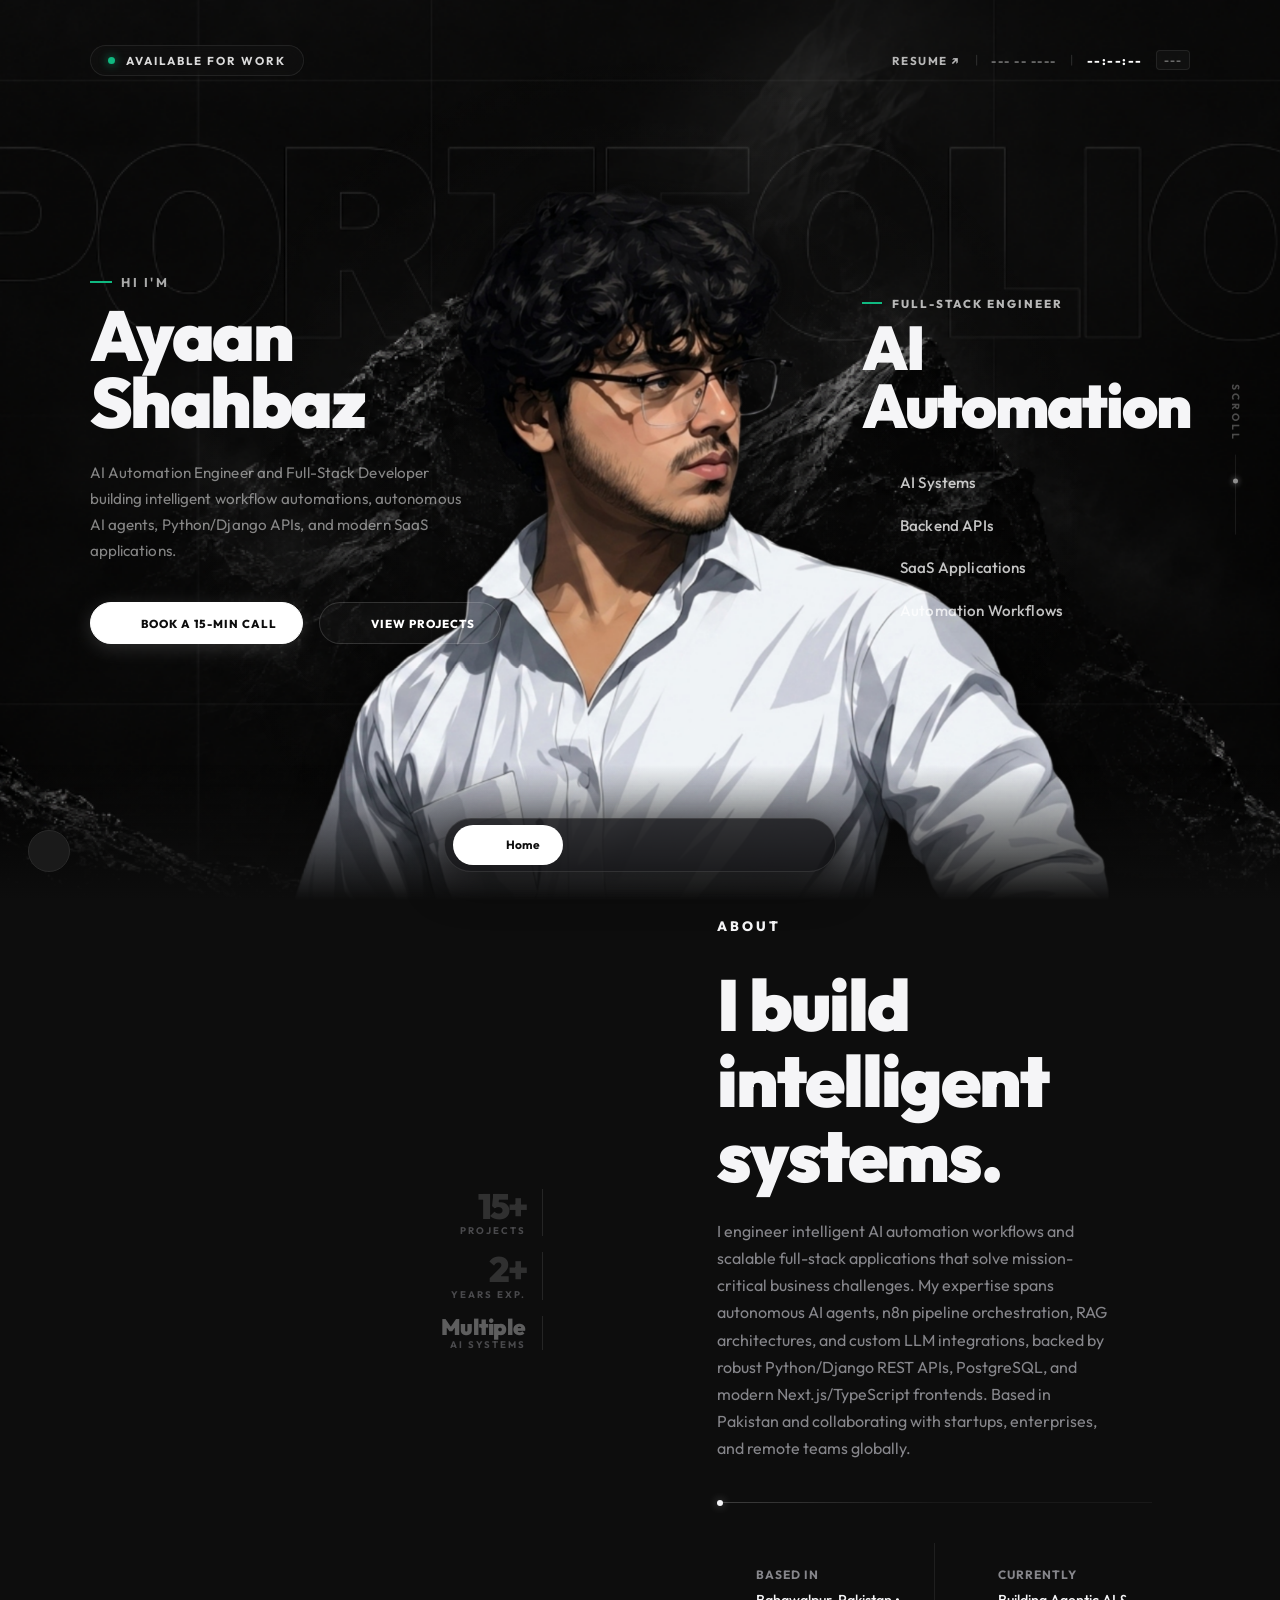
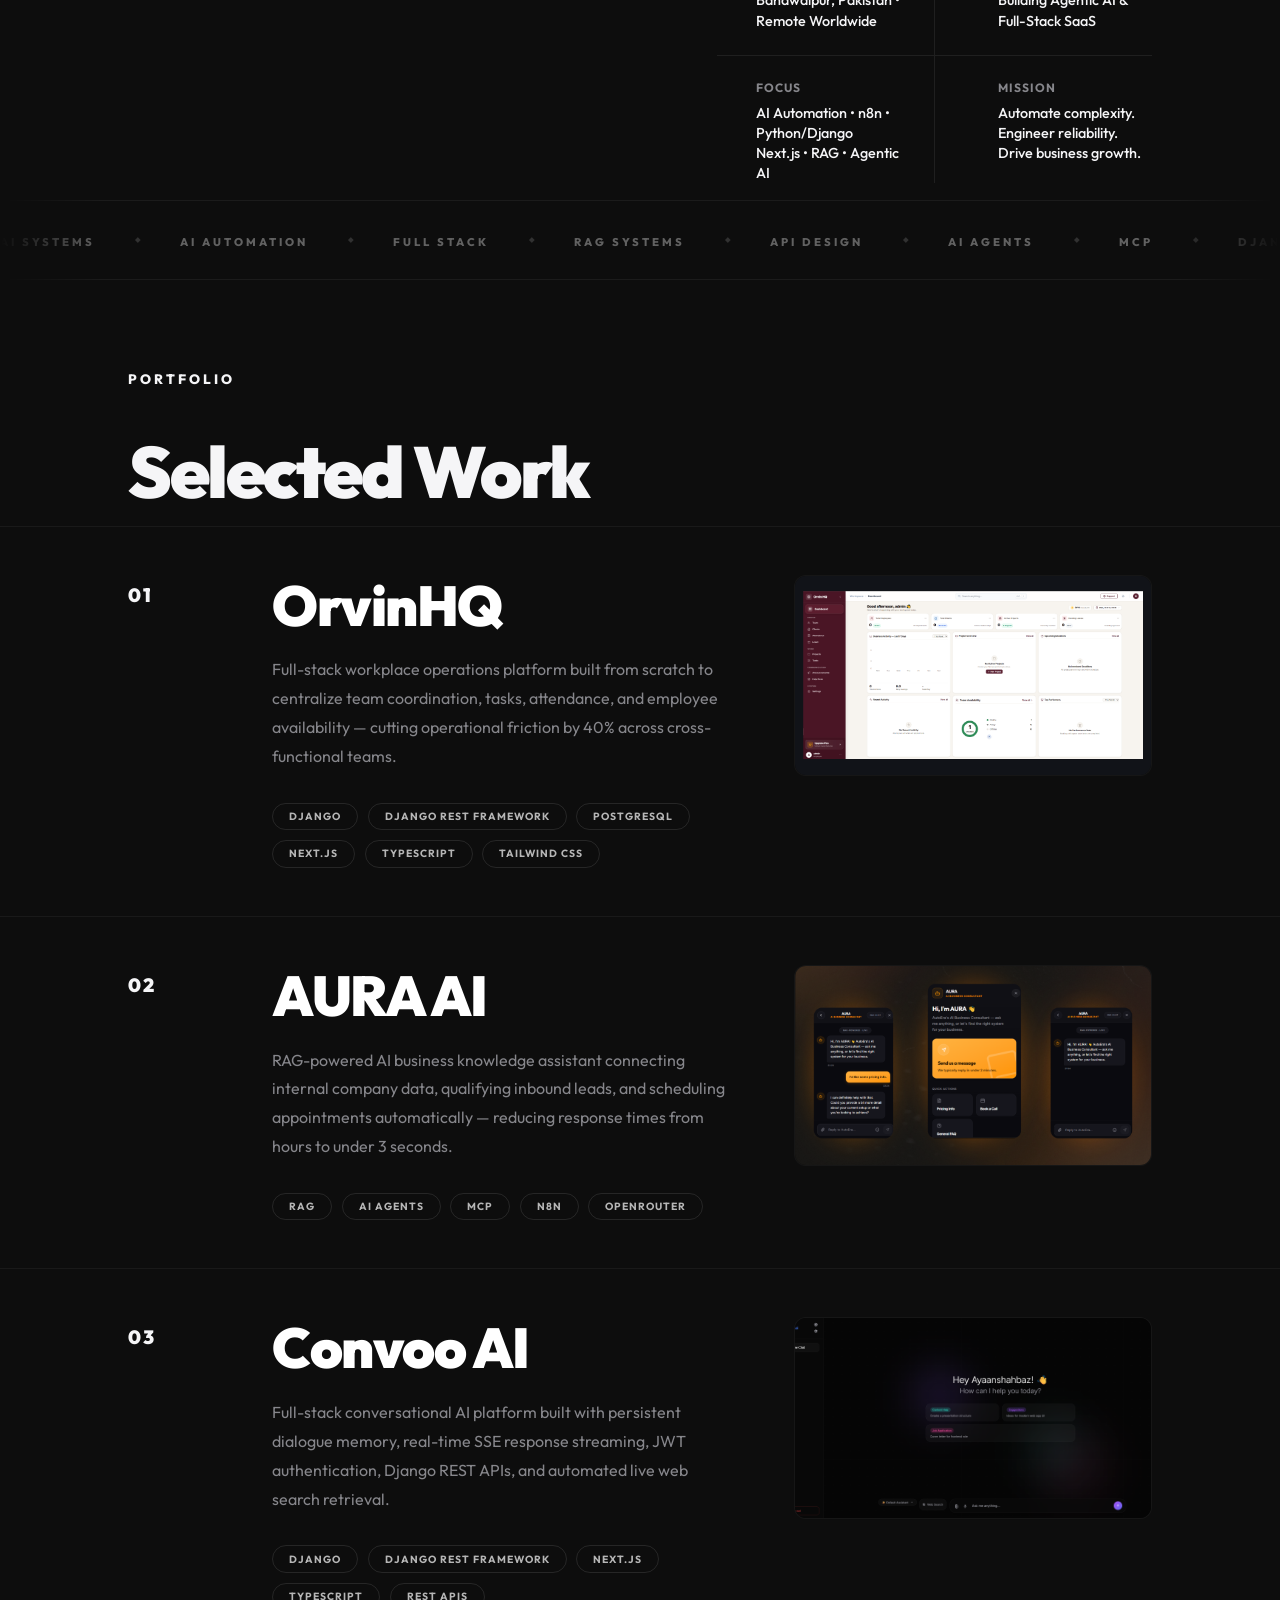
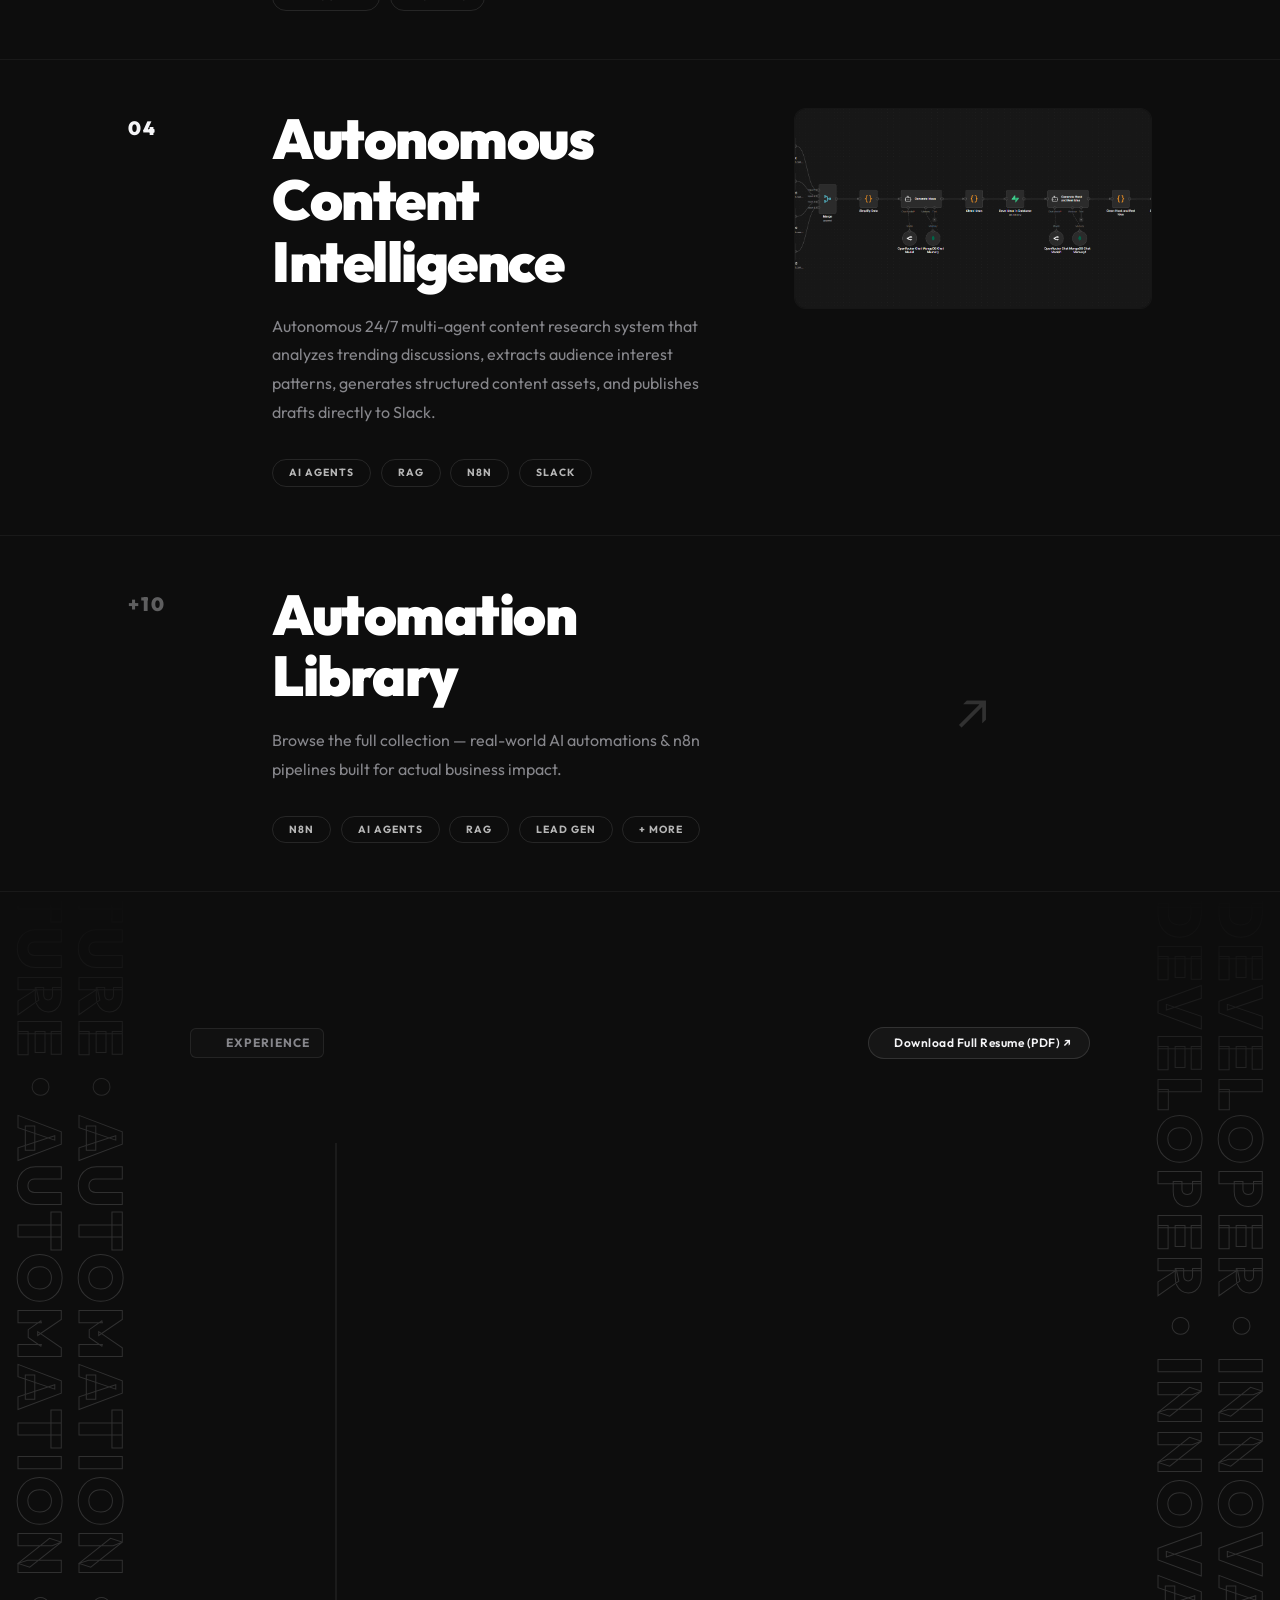
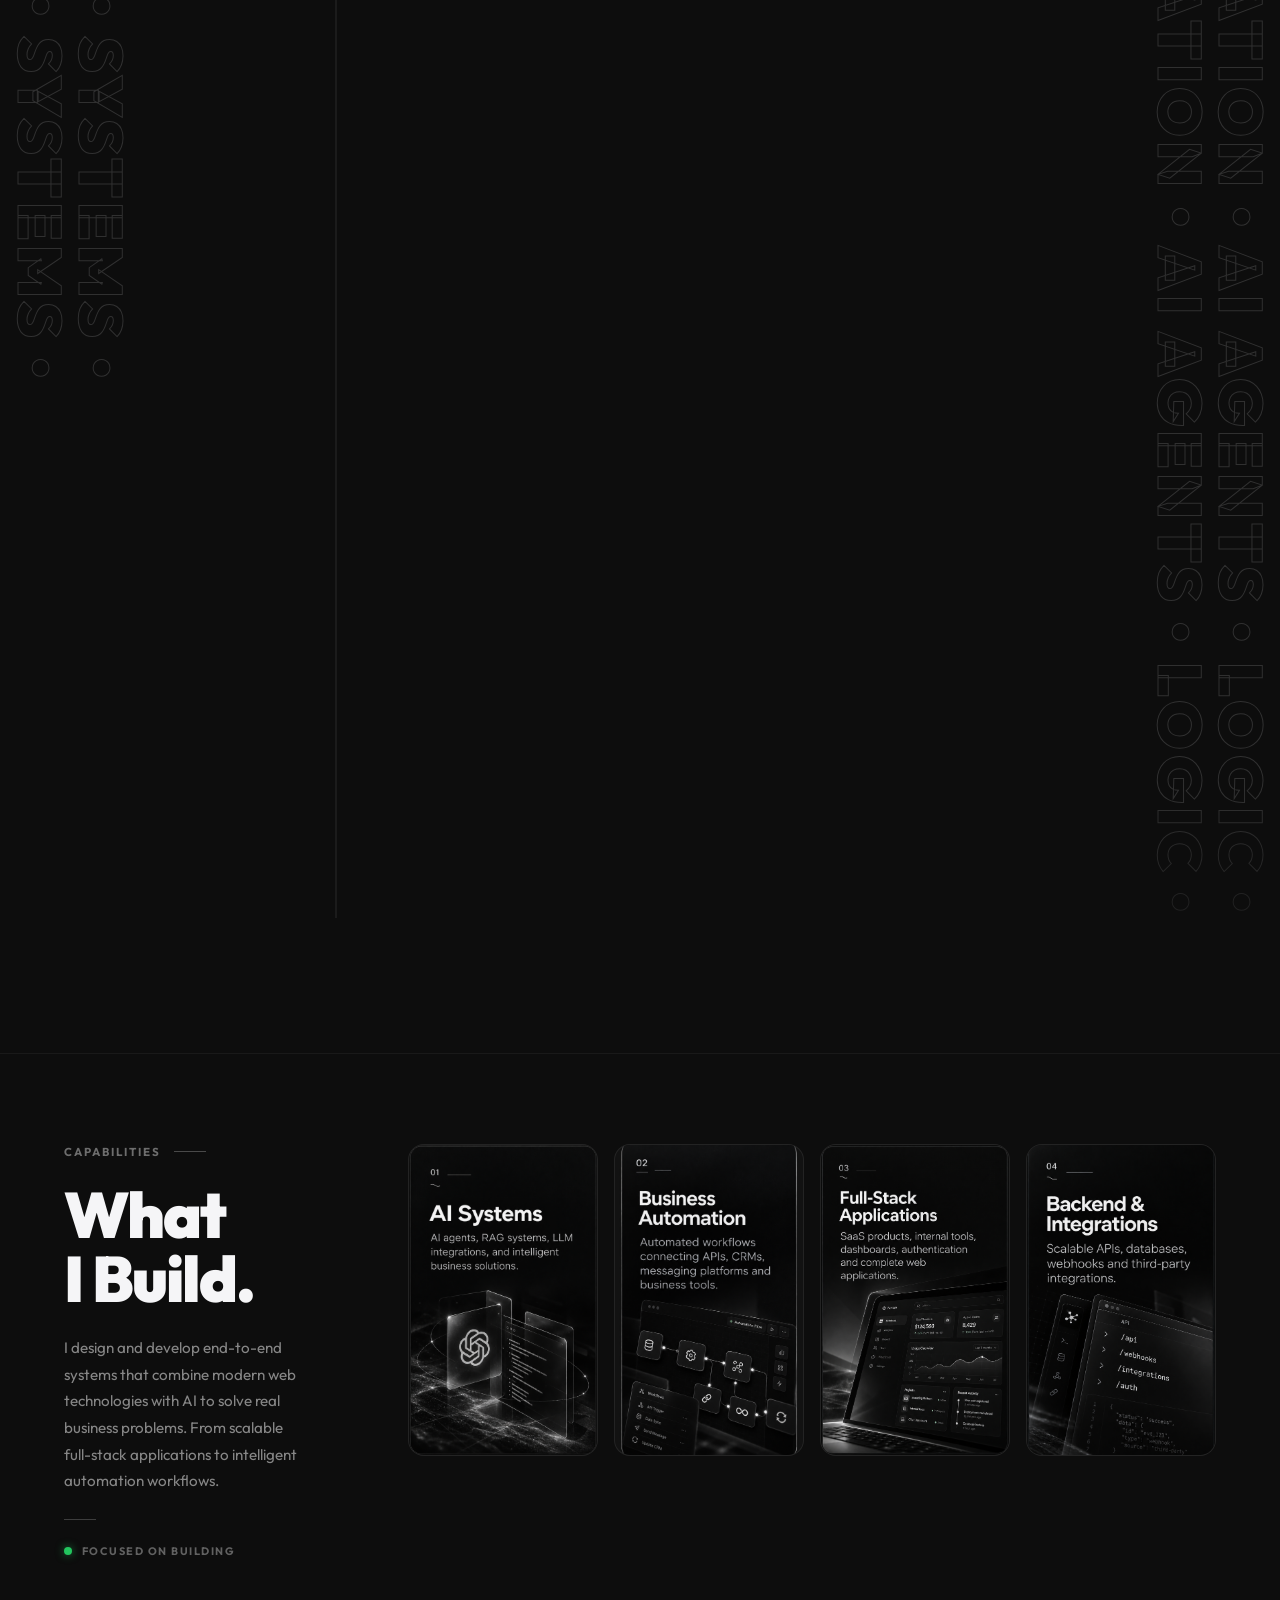
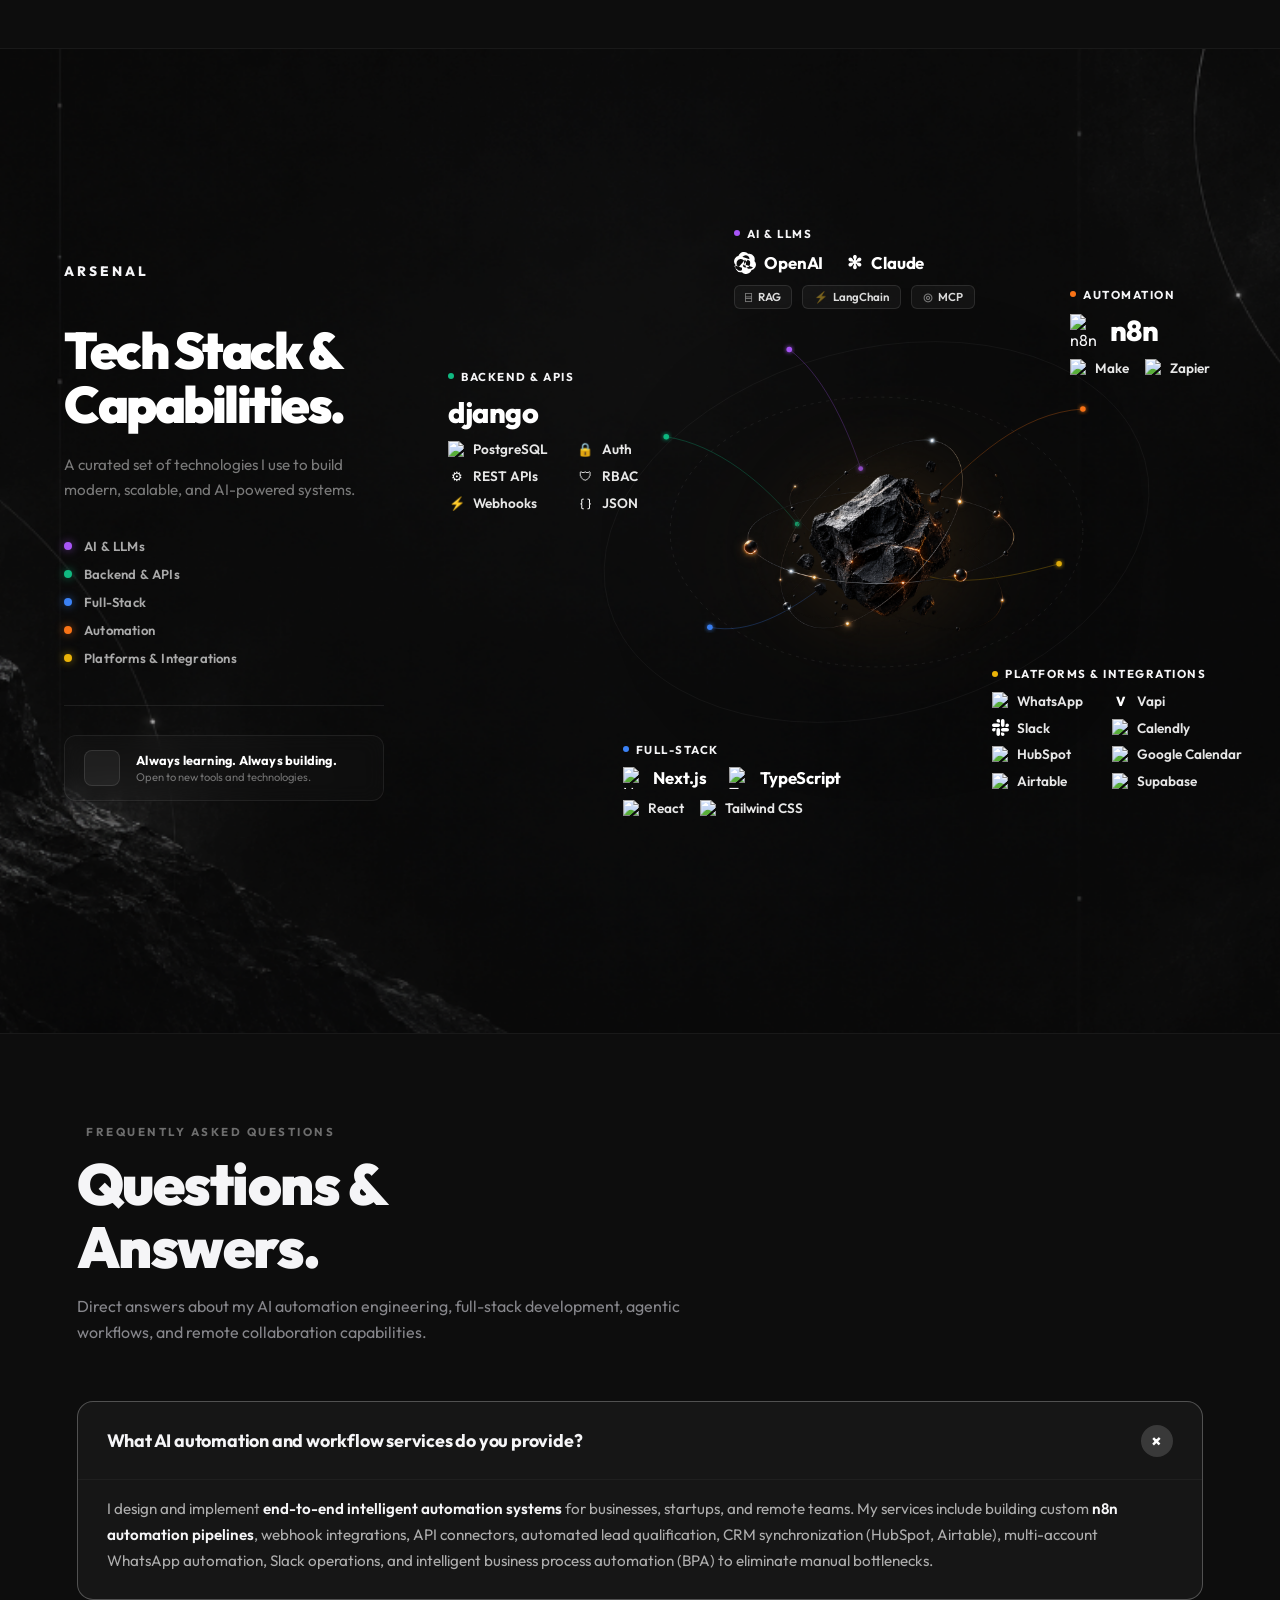
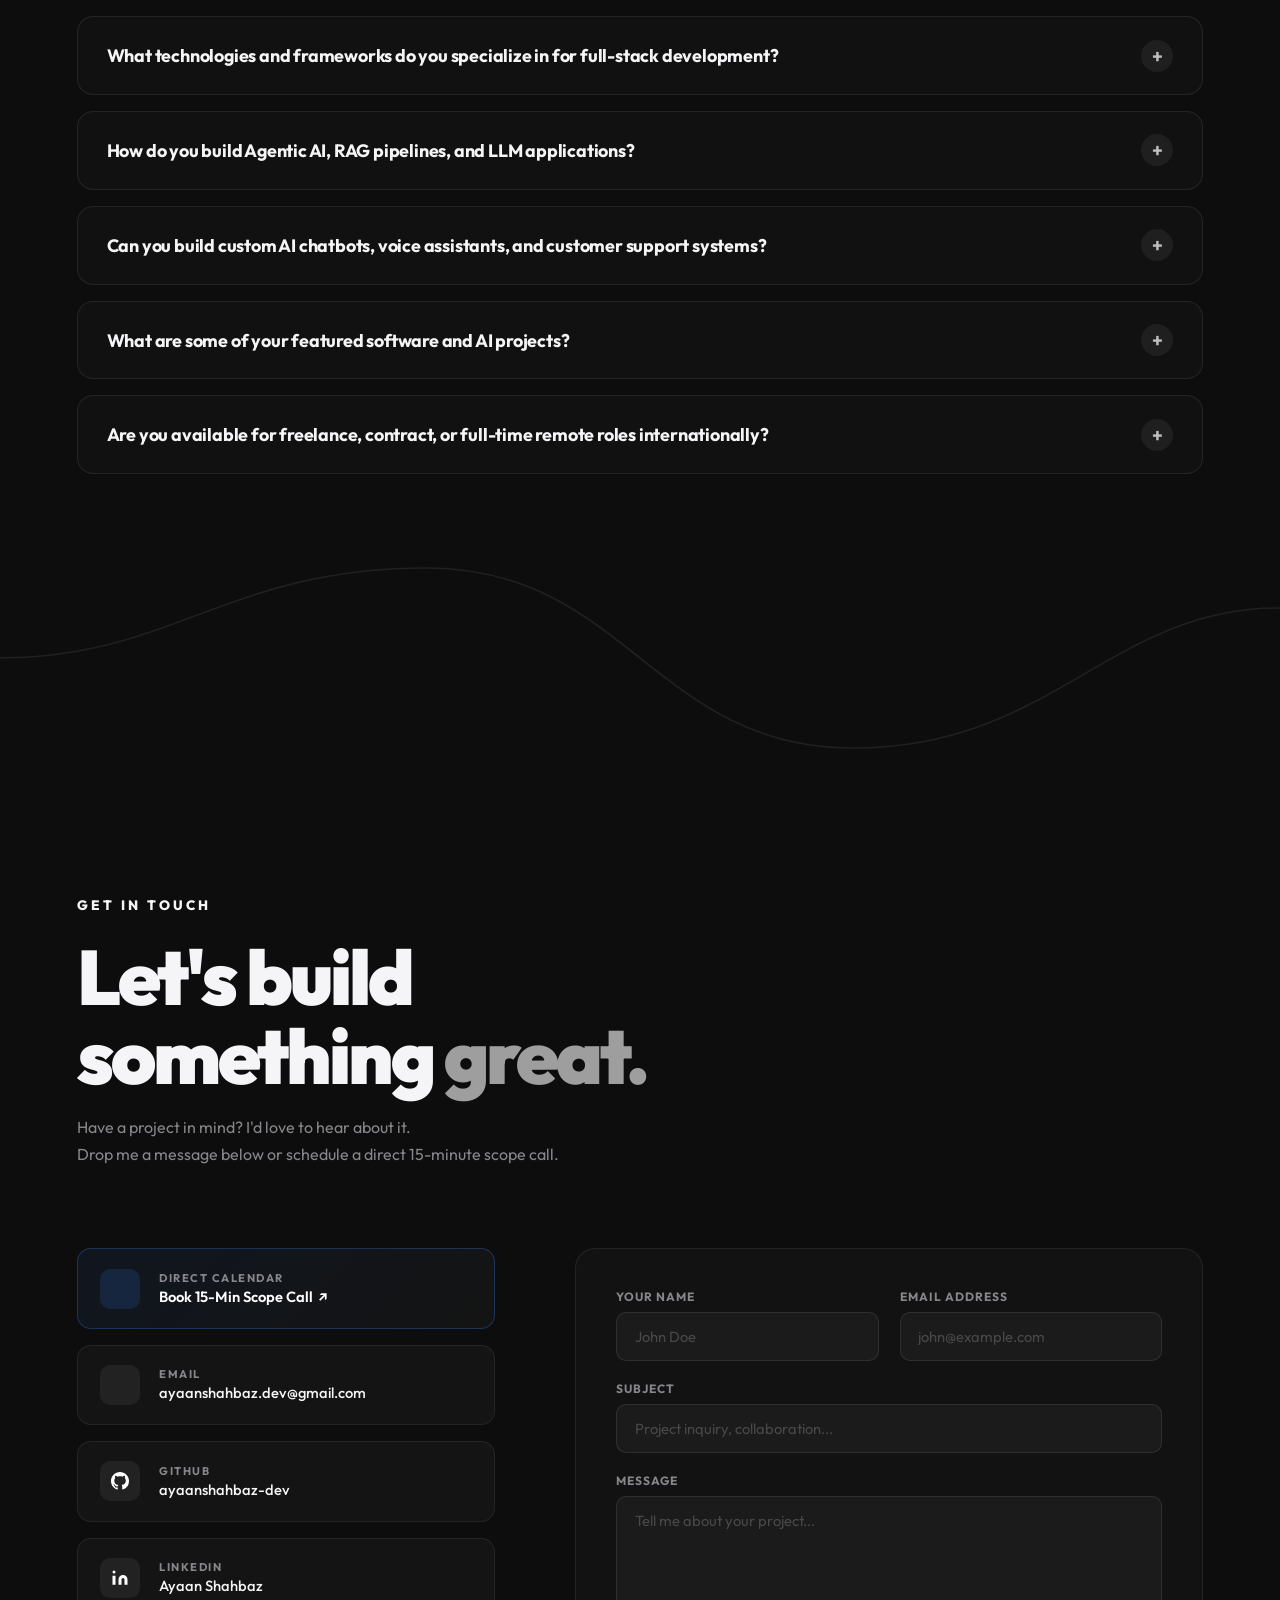
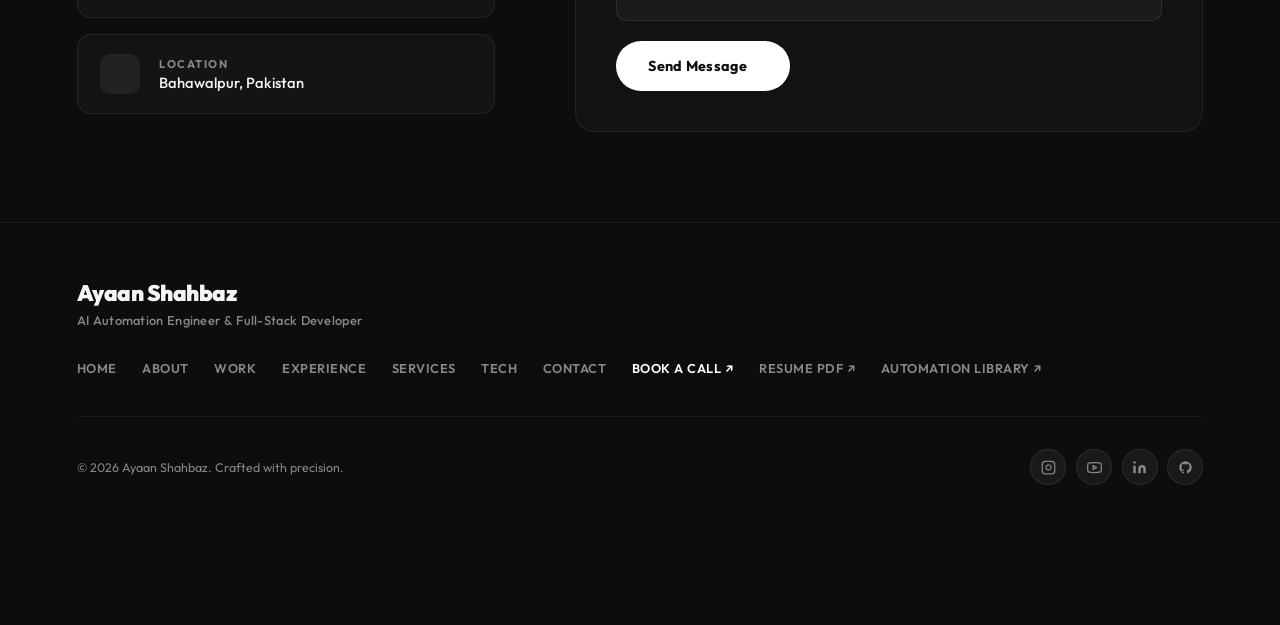
==== index.html @ b3cf316a "fix: use routes with handle filesystem to correctly serve media page on media subdomain" ====
<!DOCTYPE html>
<html lang="en">

<head>
    <meta charset="UTF-8">
    <meta name="viewport" content="width=device-width, initial-scale=1.0">
    <meta name="google-site-verification" content="K7KlaQrRZmcWqzyYBGBYVQUicsQe5eiBWRBfL4NghfY" />

    <script>
        if (window.location.hostname === 'media.ayaanshahbaz.space') {
            window.location.replace('/media.html');
        }
    </script>

    <!-- Primary Meta -->
    <title>Ayaan Shahbaz | Full-Stack Engineer &amp; AI Developer</title>
    <meta name="description"
        content="Ayaan Shahbaz is a Full-Stack Engineer and AI Developer specializing in AI-powered systems, SaaS applications, backend APIs, and intelligent automation workflows.">
    <meta name="author" content="Ayaan Shahbaz">
    <meta name="keywords"
        content="Ayaan Shahbaz, Full-Stack Engineer, AI Developer, AI Automation Engineer, Python, Django, Next.js, TypeScript, PostgreSQL, RAG, AI Agents, n8n, Automation">
    <link rel="canonical" href="https://ayaanshahbaz.space/">

    <!-- Robots & Crawler Directives -->
    <meta name="robots" content="index, follow, max-image-preview:large, max-snippet:-1, max-video-preview:-1">
    <meta name="googlebot" content="index, follow, max-image-preview:large, max-snippet:-1, max-video-preview:-1">

    <!-- Open Graph / Facebook -->
    <meta property="og:type" content="website">
    <meta property="og:locale" content="en_US">
    <meta property="og:url" content="https://ayaanshahbaz.space/">
    <meta property="og:title" content="Ayaan Shahbaz | Full-Stack Engineer &amp; AI Developer">
    <meta property="og:description"
        content="Ayaan Shahbaz is a Full-Stack Engineer and AI Developer specializing in AI-powered systems, SaaS applications, backend APIs, and intelligent automation workflows.">
    <meta property="og:image" content="https://ayaanshahbaz.space/og-image.png">
    <meta property="og:image:width" content="1024">
    <meta property="og:image:height" content="510">
    <meta property="og:site_name" content="Ayaan Shahbaz">

    <!-- Twitter Card -->
    <meta name="twitter:card" content="summary_large_image">
    <meta name="twitter:url" content="https://ayaanshahbaz.space/">
    <meta name="twitter:title" content="Ayaan Shahbaz | Full-Stack Engineer &amp; AI Developer">
    <meta name="twitter:description"
        content="Ayaan Shahbaz is a Full-Stack Engineer and AI Developer specializing in AI-powered systems, SaaS applications, backend APIs, and intelligent automation workflows.">
    <meta name="twitter:image" content="https://ayaanshahbaz.space/og-image.png">
    <meta name="twitter:creator" content="@ayaanshahbaz">

    <!-- Favicon & Touch Icons (Google Search requires 48px+ multiple) -->
    <link rel="icon" type="image/png" sizes="48x48" href="/favicon-48x48.png">
    <link rel="icon" type="image/png" sizes="96x96" href="/favicon-96x96.png">
    <link rel="icon" type="image/png" sizes="192x192" href="/favicon-192x192.png">
    <link rel="icon" type="image/svg+xml" sizes="any" href="/favicon.svg">
    <link rel="icon" href="/favicon.ico">
    <link rel="shortcut icon" href="/favicon.ico">
    <link rel="apple-touch-icon" sizes="180x180" href="/apple-touch-icon.png">
    <link rel="manifest" href="/site.webmanifest">
    <meta name="theme-color" content="#0d0d0d">

    <!-- Preload critical resources -->
    <link rel="preload" href="user-photo.png" as="image">
    <link rel="preconnect" href="https://fonts.googleapis.com">
    <link rel="preconnect" href="https://fonts.gstatic.com" crossorigin>

    <!-- Styles -->
    <link rel="stylesheet" href="style.css">
    <link href="https://fonts.googleapis.com/css2?family=Outfit:wght@300;400;500;600;800;900&display=swap"
        rel="stylesheet">

    <!-- Scripts -->
    <script src="https://unpkg.com/lucide@latest"></script>
    <script src="https://cdnjs.cloudflare.com/ajax/libs/gsap/3.12.2/gsap.min.js"></script>
    <script src="https://cdnjs.cloudflare.com/ajax/libs/gsap/3.12.2/ScrollTrigger.min.js"></script>
    <script src="https://unpkg.com/split-type"></script>
    <script src="https://unpkg.com/@studio-freight/lenis@1.0.35/dist/lenis.min.js"></script>
    <script type="application/ld+json">
{
  "@context": "https://schema.org",
  "@graph": [
    {
      "@type": "ProfilePage",
      "@id": "https://ayaanshahbaz.space/#profilepage",
      "url": "https://ayaanshahbaz.space/",
      "name": "Ayaan Shahbaz | Full-Stack Engineer & AI Developer",
      "headline": "Ayaan Shahbaz — Full-Stack Engineer & AI Developer",
      "description": "Ayaan Shahbaz is a Full-Stack Engineer and AI Developer specializing in AI-powered systems, SaaS applications, backend APIs, and intelligent automation workflows.",
      "isPartOf": {
        "@id": "https://ayaanshahbaz.space/#website"
      },
      "primaryImageOfPage": {
        "@type": "ImageObject",
        "@id": "https://ayaanshahbaz.space/#primaryimage",
        "url": "https://ayaanshahbaz.space/og-image.png",
        "width": 1024,
        "height": 510
      },
      "mainEntity": {
        "@id": "https://ayaanshahbaz.space/#person"
      }
    },
    {
      "@type": "Person",
      "@id": "https://ayaanshahbaz.space/#person",
      "name": "Ayaan Shahbaz",
      "alternateName": [
        "Ayaan",
        "Ayaan Shahbaz Dev",
        "Ayaan AI Developer",
        "Ayaan Programmer",
        "Ayaan Shahbaz AI Automation Engineer"
      ],
      "url": "https://ayaanshahbaz.space/",
      "jobTitle": [
        "AI Automation Engineer",
        "Full-Stack Developer",
        "AI Systems Developer",
        "n8n Automation Specialist",
        "Python & Django Developer"
      ],
      "description": "Ayaan Shahbaz is an AI Automation Engineer and Full-Stack Developer specializing in autonomous AI agents, n8n workflow automation, RAG pipelines, LLM integration, Python/Django APIs, and Next.js applications. Based in Pakistan and collaborating with clients and remote teams worldwide.",
      "image": "https://ayaanshahbaz.space/user-photo.png",
      "email": "ayaanshahbaz.dev@gmail.com",
      "homeLocation": {
        "@type": "Place",
        "address": {
          "@type": "PostalAddress",
          "addressLocality": "Bahawalpur",
          "addressRegion": "Punjab",
          "addressCountry": "Pakistan"
        }
      },
      "nationality": {
        "@type": "Country",
        "name": "Pakistan"
      },
      "knowsAbout": [
        "AI Automation",
        "AI Automation Engineering",
        "n8n Automation",
        "Workflow Automation",
        "Agentic AI",
        "AI Agents",
        "Autonomous Multi-Agent Systems",
        "Model Context Protocol (MCP)",
        "Tool-Calling AI",
        "Large Language Models (LLMs)",
        "Retrieval-Augmented Generation (RAG)",
        "Vector Search & Embeddings",
        "AI Chatbots & Conversational AI",
        "AI Voice Agents (Vapi)",
        "Full-Stack Development",
        "Python",
        "Django",
        "Django REST Framework (DRF)",
        "Next.js",
        "React",
        "TypeScript",
        "JavaScript",
        "PostgreSQL",
        "REST APIs & Webhooks",
        "SaaS Development",
        "Business Process Automation",
        "WordPress & Shopify Development",
        "AI Safety Guardrails",
        "AI Agent Observability",
        "Context Engineering"
      ],
      "hasOfferCatalog": {
        "@type": "OfferCatalog",
        "name": "AI & Software Development Services",
        "itemListElement": [
          {
            "@type": "Offer",
            "itemOffered": {
              "@type": "Service",
              "name": "AI Workflow & n8n Automation",
              "description": "End-to-end intelligent workflow automation using n8n, webhooks, and APIs to connect CRMs, WhatsApp, Slack, and internal business tools."
            }
          },
          {
            "@type": "Offer",
            "itemOffered": {
              "@type": "Service",
              "name": "Agentic AI & Custom LLM / RAG Solutions",
              "description": "Autonomous tool-calling agents, Model Context Protocol (MCP) servers, private knowledge base retrieval (RAG), and generative AI applications."
            }
          },
          {
            "@type": "Offer",
            "itemOffered": {
              "@type": "Service",
              "name": "Custom Full-Stack & SaaS Development",
              "description": "Production web applications, management platforms, and operational dashboards built with Python, Django, Next.js, and PostgreSQL."
            }
          },
          {
            "@type": "Offer",
            "itemOffered": {
              "@type": "Service",
              "name": "AI Chatbots & Voice Receptionists",
              "description": "24/7 conversational support agents and voice assistants for lead qualification, appointment booking, and customer engagement."
            }
          }
        ]
      },
      "sameAs": [
        "https://www.linkedin.com/in/ayaan-shahbaz/",
        "https://github.com/ayaanshahbaz-dev",
        "https://www.youtube.com/@ayaanautomates"
      ]
    },
    {
      "@type": "WebSite",
      "@id": "https://ayaanshahbaz.space/#website",
      "url": "https://ayaanshahbaz.space/",
      "name": "Ayaan Shahbaz | AI Automation Engineer & Full-Stack Developer",
      "description": "Official portfolio of Ayaan Shahbaz featuring AI automation workflows, n8n integrations, full-stack applications, and agentic AI systems.",
      "inLanguage": "en-US",
      "publisher": {
        "@id": "https://ayaanshahbaz.space/#person"
      }
    },
    {
      "@type": "ItemList",
      "@id": "https://ayaanshahbaz.space/#projects",
      "name": "Featured Projects by Ayaan Shahbaz",
      "itemListElement": [
        {
          "@type": "ListItem",
          "position": 1,
          "item": {
            "@type": "SoftwareApplication",
            "name": "OrvinHQ",
            "applicationCategory": "BusinessApplication",
            "operatingSystem": "Web",
            "description": "Full-stack workplace management platform built to centralize team coordination, tasks, attendance, and employee activity tracking.",
            "creator": {
              "@id": "https://ayaanshahbaz.space/#person"
            }
          }
        },
        {
          "@type": "ListItem",
          "position": 2,
          "item": {
            "@type": "SoftwareApplication",
            "name": "AURA AI",
            "applicationCategory": "AIApplication",
            "operatingSystem": "Web",
            "description": "RAG-powered AI business assistant that retrieves company knowledge, qualifies leads, and supports appointment scheduling through automated workflows.",
            "creator": {
              "@id": "https://ayaanshahbaz.space/#person"
            }
          }
        },
        {
          "@type": "ListItem",
          "position": 3,
          "item": {
            "@type": "SoftwareApplication",
            "name": "Convoo AI",
            "applicationCategory": "CommunicationApplication",
            "operatingSystem": "Web",
            "description": "Full-stack conversational AI platform with persistent conversation memory, real-time response streaming, and web search integration.",
            "creator": {
              "@id": "https://ayaanshahbaz.space/#person"
            }
          }
        },
        {
          "@type": "ListItem",
          "position": 4,
          "item": {
            "@type": "SoftwareApplication",
            "name": "Autonomous Content Intelligence System",
            "applicationCategory": "AutomationApplication",
            "operatingSystem": "Web",
            "description": "Multi-agent content intelligence pipeline that researches trending topics, generates content assets, and delivers ready-to-publish material automatically.",
            "creator": {
              "@id": "https://ayaanshahbaz.space/#person"
            }
          }
        }
      ]
    },
    {
      "@type": "FAQPage",
      "@id": "https://ayaanshahbaz.space/#faq",
      "mainEntity": [
        {
          "@type": "Question",
          "name": "What AI automation and workflow services do you provide?",
          "acceptedAnswer": {
            "@type": "Answer",
            "text": "Ayaan Shahbaz designs and implements end-to-end intelligent automation systems including custom n8n automation pipelines, webhook integrations, API connectors, automated lead qualification, CRM synchronization (HubSpot, Airtable), WhatsApp automation, and business process automation."
          }
        },
        {
          "@type": "Question",
          "name": "What technologies and frameworks do you specialize in for full-stack development?",
          "acceptedAnswer": {
            "@type": "Answer",
            "text": "Ayaan specializes in Python, Django, and Django REST Framework (DRF) paired with PostgreSQL on the backend, and Next.js, React, TypeScript, and modern CSS on the frontend for scalable SaaS applications and custom dashboards."
          }
        },
        {
          "@type": "Question",
          "name": "How do you build Agentic AI, RAG pipelines, and LLM applications?",
          "acceptedAnswer": {
            "@type": "Answer",
            "text": "Ayaan builds production-grade Generative AI applications using Retrieval-Augmented Generation (RAG), vector embeddings, autonomous agent tool-calling, Model Context Protocol (MCP) integrations, persistent memory, and context engineering with OpenAI, Gemini, and OpenRouter."
          }
        },
        {
          "@type": "Question",
          "name": "Can you build custom AI chatbots, voice assistants, and customer support systems?",
          "acceptedAnswer": {
            "@type": "Answer",
            "text": "Yes. Ayaan develops custom conversational AI chatbots and AI voice agents (using Vapi and LLM telephony) for 24/7 customer support, appointment scheduling, and automated lead capture across WhatsApp, web chat, and CRMs."
          }
        },
        {
          "@type": "Question",
          "name": "What are some of your featured software and AI projects?",
          "acceptedAnswer": {
            "@type": "Answer",
            "text": "Featured projects include OrvinHQ (a full-stack workplace management platform in Django & Next.js), AURA AI (a RAG-powered business knowledge assistant with MCP and n8n), Convoo AI (a streaming conversational AI platform), and an Autonomous Content Intelligence System."
          }
        },
        {
          "@type": "Question",
          "name": "Are you available for freelance, contract, or full-time remote roles internationally?",
          "acceptedAnswer": {
            "@type": "Answer",
            "text": "Yes. Based in Pakistan, Ayaan works with international clients, startups, and remote teams worldwide on freelance contracts, AI automation implementations, and full-stack software development."
          }
        }
      ]
    }
  ]
}
    </script>
</head>

<body>
    <!-- Fallback for non-JS environments (Crawlers / Accessibility) -->
    <noscript>
        <div style="padding: 2rem; max-width: 800px; margin: 0 auto; font-family: sans-serif;">
            <h1>Ayaan Shahbaz | Full-Stack Engineer &amp; AI Developer</h1>
            <p>Ayaan Shahbaz is a Full-Stack Engineer and AI Developer specializing in AI-powered systems, SaaS applications, backend APIs, and intelligent automation workflows.</p>
            <ul>
                <li><strong>Primary Roles:</strong> Full-Stack Engineer, AI Developer, AI Automation Engineer</li>
                <li><strong>Core Capabilities:</strong> Python, Django, Next.js, TypeScript, PostgreSQL, REST APIs, AI Agents, RAG Pipelines, n8n Automation</li>
                <li><strong>Contact:</strong> ayaanshahbaz.dev@gmail.com</li>
            </ul>
        </div>
    </noscript>

    <!-- The boundary keeps the image sticky only for Hero + About sections -->
    <div class="sticky-boundary">

        <!-- Sticky Layer that perfectly follows scroll -->
        <div class="sticky-image-container">
            <!-- Mountain Background Layer -->
            <div class="hero-mountains-bg" aria-hidden="true"></div>

            <!-- Huge Background Text stays fixed in background -->
            <div class="bg-text" aria-hidden="true">PORTFOLIO</div>

            <div class="hero-image-wrapper" id="heroImageWrapper">
                <!-- Glow follows the image -->
                <div class="hero-image-glow" id="heroImageGlow"></div>
                <img src="user-photo.png"
                    alt="Ayaan Shahbaz — Full-Stack Engineer and AI Developer based in Bahawalpur, Punjab, Pakistan."
                    class="hero-image" id="heroSubject" fetchpriority="high">
                <!-- Fade out bottom so it blends with absolute black seamlessly everywhere -->
                <div class="image-fade-bottom"></div>
            </div>
        </div>

        <div class="content-layers">
            <!-- HERO SECTION -->
            <section class="hero-container" id="heroSection">
                <!-- Hero Top Bar -->
                <div class="hero-topbar">
                    <div class="htb-pill">
                        <span class="status-dot"></span>
                        <span class="htb-text">AVAILABLE FOR WORK</span>
                    </div>
                    <div class="htb-right">
                        <a href="Ayaan-Shahbaz.pdf" target="_blank" rel="noopener noreferrer" download="Ayaan-Shahbaz.pdf" class="htb-resume-link">RESUME ↗</a>
                        <span class="htb-divider">|</span>
                        <span class="htb-date" id="localDateDisplay">--- -- ----</span>
                        <span class="htb-divider">|</span>
                        <span class="htb-time" id="localTimeDisplay">--:--:--</span>
                        <span class="htb-tz" id="localTzDisplay">---</span>
                    </div>
                </div>

                <main class="hero-content">
                    <!-- Left Content -->
                    <div class="left-content">
                        <div class="greeting-wrap">
                            <span class="greeting-dash"></span>
                            <span class="greeting">HI I'M</span>
                        </div>
                        <h1 class="name"><span class="first-name">Ayaan</span><br><span class="last-name">Shahbaz</span><span class="sr-only">, AI Automation Engineer &amp; Full-Stack Developer</span></h1>
                        <p class="description">
                            AI Automation Engineer and Full-Stack Developer building intelligent workflow automations, autonomous AI agents, Python/Django APIs, and modern SaaS applications.
                        </p>
                        <div class="cta-buttons">
                            <a href="/book-a-meeting" class="btn btn-primary-pill" id="heroBookCallBtn">
                                <i data-lucide="calendar"></i> BOOK A 15-MIN CALL
                            </a>
                            <a href="#workSection" class="btn btn-outline-pill">
                                <i data-lucide="briefcase"></i> VIEW PROJECTS
                            </a>
                        </div>
                    </div>

                    <!-- Right Content -->
                    <div class="right-content">
                        <div class="role-subtitle-wrap">
                            <span class="role-dash"></span>
                            <span class="role-subtitle">FULL-STACK ENGINEER</span>
                        </div>
                        <h2 class="role-title">AI<br>Automation</h2>

                        <!-- Feature list with icons -->
                        <div class="hero-feature-list">
                            <div class="hfl-item">
                                <div class="hfl-icon"><i data-lucide="cpu"></i></div>
                                <span class="hfl-label">AI Systems</span>
                            </div>
                            <div class="hfl-item">
                                <div class="hfl-icon"><i data-lucide="database"></i></div>
                                <span class="hfl-label">Backend APIs</span>
                            </div>
                            <div class="hfl-item">
                                <div class="hfl-icon"><i data-lucide="box"></i></div>
                                <span class="hfl-label">SaaS Applications</span>
                            </div>
                            <div class="hfl-item">
                                <div class="hfl-icon"><i data-lucide="settings"></i></div>
                                <span class="hfl-label">Automation Workflows</span>
                            </div>
                        </div>
                    </div>

                    <!-- Right Rail Scroll Indicator -->
                    <div class="hero-scroll-rail" aria-hidden="true">
                        <span class="hsr-text">SCROLL</span>
                        <div class="hsr-track">
                            <span class="hsr-dot"></span>
                        </div>
                    </div>
                </main>
            </section>

            <!-- ABOUT SECTION -->
            <section class="about-container" id="aboutSection">
                <!-- Left spacer for the sticky image + ambient stats -->
                <div class="about-spacer">
                    <!-- Floating ambient stat cards -->
                    <div class="about-ambient-stats">
                        <div class="ambient-stat">
                            <span class="ambient-num">15+</span>
                            <span class="ambient-label">Projects</span>
                        </div>
                        <div class="ambient-stat">
                            <span class="ambient-num">2+</span>
                            <span class="ambient-label">Years Exp.</span>
                        </div>
                        <div class="ambient-stat">
                            <span class="ambient-num"
                                style="font-size: 1.4rem; letter-spacing: -0.5px; opacity: 0.35;">Multiple</span>
                            <span class="ambient-label">AI Systems</span>
                        </div>
                    </div>
                </div>
                <!-- Right content -->
                <div class="about-content">
                    <div class="about-eyebrow text-blue">
                        ABOUT
                    </div>

                    <h2 class="about-heading" id="aboutHeading">
                        I build<br>
                        intelligent<br>
                        <span class="text-blue">systems.</span>
                    </h2>

                    <p class="about-desc">
                        I engineer intelligent AI automation workflows and scalable full-stack applications that solve mission-critical business challenges. My expertise spans autonomous AI agents, n8n pipeline orchestration, RAG architectures, and custom LLM integrations, backed by robust Python/Django REST APIs, PostgreSQL, and modern Next.js/TypeScript frontends. Based in Pakistan and collaborating with startups, enterprises, and remote teams globally.
                    </p>

                    <div class="section-divider">
                        <div class="dot"></div>
                        <div class="line"></div>
                    </div>

                    <div class="about-grid">
                        <div class="grid-item">
                            <div class="grid-icon-wrap"><i data-lucide="map-pin"></i></div>
                            <div class="grid-text">
                                <span class="label">BASED IN</span>
                                <span class="value">Bahawalpur, Pakistan • Remote Worldwide</span>
                            </div>
                        </div>
                        <div class="grid-item">
                            <div class="grid-icon-wrap"><i data-lucide="code-2"></i></div>
                            <div class="grid-text">
                                <span class="label">CURRENTLY</span>
                                <span class="value">Building Agentic AI &amp; Full-Stack SaaS</span>
                            </div>
                        </div>
                        <div class="grid-item">
                            <div class="grid-icon-wrap"><i data-lucide="layers"></i></div>
                            <div class="grid-text">
                                <span class="label">FOCUS</span>
                                <span class="value">AI Automation • n8n • Python/Django<br>Next.js • RAG • Agentic AI</span>
                            </div>
                        </div>
                        <div class="grid-item">
                            <div class="grid-icon-wrap"><i data-lucide="send"></i></div>
                            <div class="grid-text">
                                <span class="label">MISSION</span>
                                <span class="value">Automate complexity.<br>Engineer reliability.<br>Drive business growth.</span>
                            </div>
                        </div>
                    </div>
                </div>
            </section>
        </div>
    </div>

    <!-- Premium Expanding Tab Bar Navigation -->
    <nav class="bottom-nav" id="bottomNav">
        <div class="bnav-inner">
            <a href="#heroSection" class="bnav-item active" id="bnav-home">
                <span class="bnav-icon-wrap"><i data-lucide="home"></i></span>
                <span class="bnav-label">Home</span>
            </a>
            <a href="#aboutSection" class="bnav-item" id="bnav-about">
                <span class="bnav-icon-wrap"><i data-lucide="user"></i></span>
                <span class="bnav-label">About</span>
            </a>
            <a href="#workSection" class="bnav-item" id="bnav-work">
                <span class="bnav-icon-wrap"><i data-lucide="sparkles"></i></span>
                <span class="bnav-label">Work</span>
            </a>
            <a href="#educationSection" class="bnav-item" id="bnav-edu">
                <span class="bnav-icon-wrap"><i data-lucide="graduation-cap"></i></span>
                <span class="bnav-label">Experience</span>
            </a>
            <a href="#servicesSection" class="bnav-item" id="bnav-services">
                <span class="bnav-icon-wrap"><i data-lucide="layers"></i></span>
                <span class="bnav-label">Services</span>
            </a>
            <a href="#techSection" class="bnav-item" id="bnav-tech">
                <span class="bnav-icon-wrap"><i data-lucide="box"></i></span>
                <span class="bnav-label">Tech</span>
            </a>
            <a href="#contactSection" class="bnav-item" id="bnav-contact">
                <span class="bnav-icon-wrap"><i data-lucide="send"></i></span>
                <span class="bnav-label">Contact</span>
            </a>
        </div>
    </nav>

    <!-- Settings Controls (Left) -->
    <div class="settings-control">
        <button class="settings-btn" aria-label="Theme Settings" id="settingsBtn" title="Theme Settings">
            <i data-lucide="settings"></i>
        </button>
        <div class="settings-menu color-theme-menu" id="settingsMenu">
            <h4 class="menu-heading">Color</h4>
            <button class="theme-option active" data-theme="default">
                <span class="color-swatch swatch-default"></span> Default
            </button>
            <button class="theme-option" data-theme="silver-dawn">
                <span class="color-swatch swatch-silver-dawn"></span> Silver Dawn
            </button>
            <button class="theme-option" data-theme="lavender-stone">
                <span class="color-swatch swatch-lavender-stone"></span> Lavender Stone
            </button>
            <button class="theme-option" data-theme="ocean-breeze">
                <span class="color-swatch swatch-ocean-breeze"></span> Ocean Breeze
            </button>
            <button class="theme-option" data-theme="midnight-fade">
                <span class="color-swatch swatch-midnight-fade"></span> Midnight Fade
            </button>
            <button class="theme-option" data-theme="charcoal-mist">
                <span class="color-swatch swatch-charcoal-mist"></span> Charcoal Mist
            </button>
        </div>
    </div>

    <!-- Floating Controls (Right) -->
    <div class="floating-controls">
        <button class="float-btn" aria-label="Back to Top" id="backToTopBtn" title="Back to Top"
            onclick="window.scrollTo({top: 0, behavior: 'smooth'})"
            style="opacity:0;pointer-events:none;transform:translateY(12px);">
            <i data-lucide="arrow-up"></i>
        </button>
    </div>

    <!-- WORKS SECTION -->
    <section class="works-container" id="workSection">

        <!-- Horizontal scrolling tech ticker -->
        <div class="works-ticker-wrap" aria-hidden="true">
            <div class="works-ticker">
                <span>AI SYSTEMS</span><span class="tick-dot">◆</span>
                <span>AI AUTOMATION</span><span class="tick-dot">◆</span>
                <span>FULL STACK</span><span class="tick-dot">◆</span>
                <span>RAG SYSTEMS</span><span class="tick-dot">◆</span>
                <span>API DESIGN</span><span class="tick-dot">◆</span>
                <span>AI AGENTS</span><span class="tick-dot">◆</span>
                <span>MCP</span><span class="tick-dot">◆</span>
                <span>DJANGO</span><span class="tick-dot">◆</span>
                <span>LLM PIPELINES</span><span class="tick-dot">◆</span>
                <span>AI SYSTEMS</span><span class="tick-dot">◆</span>
                <span>AI AUTOMATION</span><span class="tick-dot">◆</span>
                <span>FULL STACK</span><span class="tick-dot">◆</span>
                <span>RAG SYSTEMS</span><span class="tick-dot">◆</span>
                <span>API DESIGN</span><span class="tick-dot">◆</span>
                <span>AI AGENTS</span><span class="tick-dot">◆</span>
                <span>MCP</span><span class="tick-dot">◆</span>
                <span>DJANGO</span><span class="tick-dot">◆</span>
                <span>LLM PIPELINES</span><span class="tick-dot">◆</span>
            </div>
        </div>

        <div class="works-header-block">
            <div class="about-eyebrow text-blue">PORTFOLIO</div>
            <div class="works-title-row">
                <h2 class="works-main-title">Selected Work</h2>
            </div>
        </div>

        <!-- Project list -->
        <ul class="works-list" id="worksList">
            <li class="wl-item">
                <div class="wl-grid">
                    <div class="wl-grid-left">
                        <span class="wl-num">01</span>
                    </div>
                    <div class="wl-grid-center">
                        <h3 class="wl-title">OrvinHQ</h3>
                        <p class="wl-desc">Full-stack workplace operations platform built from scratch to centralize team coordination, tasks, attendance, and employee availability &mdash; cutting operational friction by 40% across cross-functional teams.</p>
                        <div class="wl-tech-row">
                            <span>Django</span><span>Django REST
                                Framework</span><span>PostgreSQL</span><span>Next.js</span><span>TypeScript</span><span>Tailwind
                                CSS</span>
                        </div>
                    </div>
                    <div class="wl-grid-right">
                        <img src="content/Images/Selected Work/OrvinHQ.png"
                            alt="OrvinHQ workplace management platform interface showing team and task dashboards."
                            class="wl-img wl-img-contain">
                    </div>
                </div>
            </li>

            <li class="wl-item">
                <div class="wl-grid">
                    <div class="wl-grid-left">
                        <span class="wl-num">02</span>
                    </div>
                    <div class="wl-grid-center">
                        <h3 class="wl-title">AURA AI</h3>
                        <p class="wl-desc">RAG-powered AI business knowledge assistant connecting internal company data, qualifying inbound leads, and scheduling appointments automatically &mdash; reducing response times from hours to under 3 seconds.</p>
                        <div class="wl-tech-row">
                            <span>RAG</span><span>AI
                                Agents</span><span>MCP</span><span>n8n</span><span>OpenRouter</span>
                        </div>
                    </div>
                    <div class="wl-grid-right">
                        <img src="content/Images/Selected Work/Aura.png"
                            alt="AURA RAG knowledge assistant interface, demonstrating AI agent interaction and internal business data retrieval."
                            class="wl-img">
                    </div>
                </div>
            </li>

            <li class="wl-item">
                <div class="wl-grid">
                    <div class="wl-grid-left">
                        <span class="wl-num">03</span>
                    </div>
                    <div class="wl-grid-center">
                        <h3 class="wl-title">Convoo AI</h3>
                        <p class="wl-desc">Full-stack conversational AI platform built with persistent dialogue memory, real-time SSE response streaming, JWT authentication, Django REST APIs, and automated live web search retrieval.</p>
                        <div class="wl-tech-row">
                            <span>Django</span><span>Django REST
                                Framework</span><span>Next.js</span><span>TypeScript</span><span>REST APIs</span>
                        </div>
                    </div>
                    <div class="wl-grid-right">
                        <img src="content/Images/Selected Work/Convoo.png"
                            alt="Convoo AI chat platform interface, featuring persistent memory and real-time response streaming."
                            class="wl-img">
                    </div>
                </div>
            </li>

            <li class="wl-item">
                <div class="wl-grid">
                    <div class="wl-grid-left">
                        <span class="wl-num">04</span>
                    </div>
                    <div class="wl-grid-center">
                        <h3 class="wl-title">Autonomous Content Intelligence</h3>
                        <p class="wl-desc">Autonomous 24/7 multi-agent content research system that analyzes trending discussions, extracts audience interest patterns, generates structured content assets, and publishes drafts directly to Slack.</p>
                        <div class="wl-tech-row">
                            <span>AI Agents</span><span>RAG</span><span>n8n</span><span>Slack</span>
                        </div>
                    </div>
                    <div class="wl-grid-right">
                        <img src="content/Images/Selected Work/Autonomous Content Intelligence System.jpg"
                            alt="Autonomous Content Intelligence System workflow representing automated research and content generation pipeline."
                            class="wl-img">
                    </div>
                </div>
            </li>
            <li class="wl-item wl-item-cta">
                <a href="/automation-library" class="wl-cta-link" id="worksLibCta">
                    <div class="wl-grid">
                        <div class="wl-grid-left">
                            <span class="wl-num" style="opacity:0.35;">+10</span>
                        </div>
                        <div class="wl-grid-center">
                            <h3 class="wl-title">Automation Library</h3>
                            <p class="wl-desc">Browse the full collection &mdash; real-world AI automations &amp; n8n
                                pipelines built for actual business impact.</p>
                            <div class="wl-tech-row">
                                <span>n8n</span><span>AI Agents</span><span>RAG</span><span>Lead Gen</span><span>+
                                    More</span>
                            </div>
                        </div>
                        <div class="wl-cta-arrow-col">
                            <span class="wl-cta-arrow">↗</span>
                        </div>
                    </div>
                </a>
            </li>
        </ul>

    </section>

    <!-- EDUCATION & EXPERIENCE SECTION -->
    <section class="edu-section" id="educationSection">

        <!-- 3D Scrolling Side Elements -->
        <div class="side-marquee side-left" aria-hidden="true">
            <div class="marquee-vert">
                <span>ENGINEERING • ARCHITECTURE • AUTOMATION • SYSTEMS • </span>
                <span>ENGINEERING • ARCHITECTURE • AUTOMATION • SYSTEMS • </span>
                <span>ENGINEERING • ARCHITECTURE • AUTOMATION • SYSTEMS • </span>
                <span>ENGINEERING • ARCHITECTURE • AUTOMATION • SYSTEMS • </span>
            </div>
        </div>
        <div class="side-marquee side-right" aria-hidden="true">
            <div class="marquee-vert-up">
                <span>DEVELOPER • INNOVATION • AI AGENTS • LOGIC • </span>
                <span>DEVELOPER • INNOVATION • AI AGENTS • LOGIC • </span>
                <span>DEVELOPER • INNOVATION • AI AGENTS • LOGIC • </span>
                <span>DEVELOPER • INNOVATION • AI AGENTS • LOGIC • </span>
            </div>
        </div>

        <div class="edu-container">

            <div class="edu-top-header">
                <span class="edu-eyebrow"><i data-lucide="briefcase" class="icon-sm"></i> EXPERIENCE</span>
                <a href="Ayaan-Shahbaz.pdf" target="_blank" rel="noopener noreferrer" download="Ayaan-Shahbaz.pdf" class="edu-resume-pill" id="eduResumeBtn">
                    <i data-lucide="download"></i> Download Full Resume (PDF) ↗
                </a>
            </div>

            <div class="edu-timeline-wrapper">
                <div class="edu-timeline-track">
                    <div class="edu-timeline-progress" id="eduTimelineProgress"></div>
                </div>

                <!-- Item 1 -->
                <div class="edu-timeline-item">
                    <div class="edu-time">Sep 2026 &mdash; Present</div>
                    <div class="edu-dot-wrap">
                        <div class="edu-dot"></div>
                    </div>
                    <div class="edu-content">
                        <div class="edu-icon"><i data-lucide="users"></i></div>
                        <h3 class="edu-role-title">Technical Team Lead</h3>
                        <p class="edu-meta">PARVAAZDIGITAL &middot; Remote</p>
                        <p class="edu-desc">Lead day-to-day coordination of a seven-member cross-functional team across
                            software development, AI automation, SEO, and digital operations. Oversee task allocation,
                            delivery timelines, quality reviews, client requirements, and stakeholder communication.
                            Established structured reporting practices to improve operational visibility, team
                            accountability, and project execution.</p>
                    </div>
                </div>

                <!-- Item 2 -->
                <div class="edu-timeline-item">
                    <div class="edu-time">Sep 2026 &mdash; Present</div>
                    <div class="edu-dot-wrap">
                        <div class="edu-dot"></div>
                    </div>
                    <div class="edu-content">
                        <div class="edu-icon"><i data-lucide="code-2"></i></div>
                        <h3 class="edu-role-title">Full-Stack Developer &amp; AI Automation Engineer</h3>
                        <p class="edu-meta">PARVAAZDIGITAL &middot; Remote</p>
                        <p class="edu-desc">Design and develop full-stack business applications and AI-powered
                            automation solutions using Django, Django REST Framework, PostgreSQL, Next.js, TypeScript,
                            and modern integration technologies. Independently developed and deployed OrvinHQ, an
                            internal operations platform supporting project management, workforce coordination, task
                            assignments, and progress reporting. Work across system architecture, API development, AI
                            integrations, testing, and deployment.</p>
                    </div>
                </div>

                <!-- Item 3 -->
                <div class="edu-timeline-item">
                    <div class="edu-time">Jan 2026 &mdash; Sep 2026</div>
                    <div class="edu-dot-wrap">
                        <div class="edu-dot"></div>
                    </div>
                    <div class="edu-content">
                        <div class="edu-icon"><i data-lucide="cpu"></i></div>
                        <h3 class="edu-role-title">AI Automation Engineer</h3>
                        <p class="edu-meta">WEB REMEDYS &middot; Project-Based &middot; Hybrid</p>
                        <p class="edu-desc">Designed and implemented AI-powered business automation systems using n8n,
                            LLM APIs, REST APIs, webhooks, and third-party integrations. Developed solutions for lead
                            qualification, customer communication, CRM workflows, appointment scheduling, and
                            operational automation. Built a multi-account WhatsApp automation system supporting 14
                            accounts, including message scheduling, routing, and activity tracking.</p>
                    </div>
                </div>

                <!-- Item 4 -->
                <div class="edu-timeline-item">
                    <div class="edu-time">Feb 2024 &mdash; Dec 2025</div>
                    <div class="edu-dot-wrap">
                        <div class="edu-dot"></div>
                    </div>
                    <div class="edu-content">
                        <div class="edu-icon"><i data-lucide="globe"></i></div>
                        <h3 class="edu-role-title">Web Developer &amp; SEO</h3>
                        <p class="edu-meta">WEB REMEDYS &middot; Project-Based &middot; Hybrid</p>
                        <p class="edu-desc">Developed and maintained 10+ business websites and Shopify stores, managing
                            implementation, deployment, optimization, and post-launch support. Executed SEO strategies
                            involving keyword research, on-page optimization, technical improvements, content
                            optimization, and Google Search Console monitoring. Coordinated client requirements, website
                            revisions, and ongoing maintenance.</p>
                    </div>
                </div>

            </div>

        </div>
    </section>


    <!-- WHAT I BUILD SECTION -->
    <section class="wib-section" id="servicesSection">
        <div class="wib-inner">

            <!-- Left Column -->
            <div class="wib-left">
                <div class="wib-eyebrow">CAPABILITIES <span class="wib-eyebrow-line"></span></div>
                <h2 class="wib-heading">What<br>I Build.</h2>
                <p class="wib-desc">I design and develop end-to-end systems that combine modern web technologies with AI
                    to solve real business problems. From scalable full-stack applications to intelligent automation
                    workflows.</p>
                <div class="wib-divider"></div>
                <div class="wib-status">
                    <span class="wib-status-dot"></span>
                    <span class="wib-status-label">FOCUSED ON BUILDING</span>
                </div>
            </div>

            <!-- Cards Grid -->
            <div class="wib-cards">

                <!-- Card 01 — AI Systems -->
                <div class="wib-card">
                    <div class="wib-card-visual">
                        <img src="content/Images/wib-ai-systems.png" alt="AI Systems &amp; Agentic Workflows by Ayaan Shahbaz — Autonomous AI agents, MCP integration, RAG pipelines, and custom LLM solutions" loading="lazy">
                    </div>
                </div>

                <!-- Card 02 — Business Automation -->
                <div class="wib-card">
                    <div class="wib-card-visual">
                        <img src="content/Images/wib-automation.png" alt="Intelligent Business Automation &amp; n8n Workflows by Ayaan Shahbaz — CRM integration, WhatsApp automation, lead qualification, and process orchestration" loading="lazy">
                    </div>
                </div>

                <!-- Card 03 — Full-Stack Applications -->
                <div class="wib-card">
                    <div class="wib-card-visual">
                        <img src="content/Images/wib-fullstack.png" alt="Full-Stack Web &amp; SaaS Applications by Ayaan Shahbaz — Python Django backends, Next.js, React, TypeScript frontends, and custom dashboards" loading="lazy">
                    </div>
                </div>

                <!-- Card 04 — Backend & Integrations -->
                <div class="wib-card">
                    <div class="wib-card-visual">
                        <img src="content/Images/wib-backend.png" alt="Backend Architecture &amp; API Integrations by Ayaan Shahbaz — Django REST Framework (DRF), PostgreSQL, webhooks, and secure third-party integrations" loading="lazy">
                    </div>
                </div>

            </div>
        </div>
    </section>


    <section class="tech-section" id="techSection">
        <div class="tech-bg-overlay" aria-hidden="true"></div>

        <div class="tech-container">
            <!-- Left Header & Legend & Terminal Box -->
            <div class="tech-left-col">
                <div class="about-eyebrow text-blue">ARSENAL</div>
                <h2 class="tech-title">Tech Stack &amp;<br>Capabilities.</h2>
                <p class="tech-sub">A curated set of technologies I use to build modern, scalable, and AI-powered systems.</p>

                <!-- Colored Legend -->
                <div class="tech-legend">
                    <div class="tcl-row"><span class="tcl-dot" style="background:#a855f7; box-shadow: 0 0 8px rgba(168,85,247,0.6);"></span>AI &amp; LLMs</div>
                    <div class="tcl-row"><span class="tcl-dot" style="background:#10b981; box-shadow: 0 0 8px rgba(16,185,129,0.6);"></span>Backend &amp; APIs</div>
                    <div class="tcl-row"><span class="tcl-dot" style="background:#3b82f6; box-shadow: 0 0 8px rgba(59,130,246,0.6);"></span>Full-Stack</div>
                    <div class="tcl-row"><span class="tcl-dot" style="background:#f97316; box-shadow: 0 0 8px rgba(249,115,22,0.6);"></span>Automation</div>
                    <div class="tcl-row"><span class="tcl-dot" style="background:#eab308; box-shadow: 0 0 8px rgba(234,179,8,0.6);"></span>Platforms &amp; Integrations</div>
                </div>

                <div class="tech-left-divider"></div>

                <!-- Terminal Quote Box -->
                <div class="tech-quote-card">
                    <div class="tqc-icon"><i data-lucide="terminal"></i></div>
                    <div class="tqc-body">
                        <span class="tqc-title">Always learning. Always building.</span>
                        <span class="tqc-sub">Open to new tools and technologies.</span>
                    </div>
                </div>
            </div>

            <!-- Constellation Stage with Central Asteroid & Connecting Nodes -->
            <div class="tech-stage-col" id="techStageWrap">
                <!-- SVG Connecting Orbital Curved Lines & Glowing Particles -->
                <svg class="tech-orbit-svg" viewBox="0 0 1000 680" fill="none" xmlns="http://www.w3.org/2000/svg" aria-hidden="true">
                    <defs>
                        <!-- Node glow dots -->
                        <filter id="glowPurple" x="-50%" y="-50%" width="200%" height="200%">
                            <feGaussianBlur stdDeviation="3" result="blur" />
                            <feMerge><feMergeNode in="blur" /><feMergeNode in="SourceGraphic" /></feMerge>
                        </filter>
                        <filter id="glowGreen" x="-50%" y="-50%" width="200%" height="200%">
                            <feGaussianBlur stdDeviation="3" result="blur" />
                            <feMerge><feMergeNode in="blur" /><feMergeNode in="SourceGraphic" /></feMerge>
                        </filter>
                        <filter id="glowBlue" x="-50%" y="-50%" width="200%" height="200%">
                            <feGaussianBlur stdDeviation="3" result="blur" />
                            <feMerge><feMergeNode in="blur" /><feMergeNode in="SourceGraphic" /></feMerge>
                        </filter>
                        <filter id="glowOrange" x="-50%" y="-50%" width="200%" height="200%">
                            <feGaussianBlur stdDeviation="3" result="blur" />
                            <feMerge><feMergeNode in="blur" /><feMergeNode in="SourceGraphic" /></feMerge>
                        </filter>
                        <filter id="glowYellow" x="-50%" y="-50%" width="200%" height="200%">
                            <feGaussianBlur stdDeviation="3" result="blur" />
                            <feMerge><feMergeNode in="blur" /><feMergeNode in="SourceGraphic" /></feMerge>
                        </filter>
                    </defs>

                    <!-- Orbit Ring 1 (Central Ellipse) -->
                    <ellipse cx="540" cy="340" rx="260" ry="170" stroke="rgba(255,255,255,0.08)" stroke-width="1.2" stroke-dasharray="4 6" />
                    <!-- Orbit Ring 2 (Tilted wider ellipse) -->
                    <ellipse cx="540" cy="340" rx="350" ry="230" stroke="rgba(255,255,255,0.05)" stroke-width="1" transform="rotate(-15 540 340)" />

                    <!-- Curved connecting paths from clusters to asteroid core -->
                    <!-- Path: AI & LLMs (Top) -> Asteroid -->
                    <path class="orbit-path" d="M 430 110 C 470 140 500 200 520 260" stroke="rgba(168,85,247,0.3)" stroke-width="1.2" />
                    <circle cx="430" cy="110" r="3.5" fill="#a855f7" filter="url(#glowPurple)" />
                    <circle cx="520" cy="260" r="3" fill="#a855f7" filter="url(#glowPurple)" />

                    <!-- Path: Backend & APIs (Middle-Left) -> Asteroid -->
                    <path class="orbit-path" d="M 275 220 C 340 230 400 280 440 330" stroke="rgba(16,185,129,0.3)" stroke-width="1.2" />
                    <circle cx="275" cy="220" r="3.5" fill="#10b981" filter="url(#glowGreen)" />
                    <circle cx="440" cy="330" r="3" fill="#10b981" filter="url(#glowGreen)" />

                    <!-- Path: Full-Stack (Bottom-Left) -> Asteroid -->
                    <path class="orbit-path" d="M 330 460 C 380 470 430 440 470 410" stroke="rgba(59,130,246,0.3)" stroke-width="1.2" />
                    <circle cx="330" cy="460" r="3.5" fill="#3b82f6" filter="url(#glowBlue)" />
                    <circle cx="470" cy="410" r="3" fill="#3b82f6" filter="url(#glowBlue)" />

                    <!-- Path: Automation (Top-Right) -> Asteroid -->
                    <path class="orbit-path" d="M 800 185 C 720 190 660 250 610 300" stroke="rgba(249,115,22,0.3)" stroke-width="1.2" />
                    <circle cx="800" cy="185" r="3.5" fill="#f97316" filter="url(#glowOrange)" />
                    <circle cx="610" cy="300" r="3" fill="#f97316" filter="url(#glowOrange)" />

                    <!-- Path: Platforms & Integrations (Bottom-Right) -> Asteroid -->
                    <path class="orbit-path" d="M 770 380 C 700 400 630 410 590 390" stroke="rgba(234,179,8,0.3)" stroke-width="1.2" />
                    <circle cx="770" cy="380" r="3.5" fill="#eab308" filter="url(#glowYellow)" />
                    <circle cx="590" cy="390" r="3" fill="#eab308" filter="url(#glowYellow)" />
                </svg>

                <!-- Central Asteroid with orbital micro-particles -->
                <div class="tech-asteroid-center" id="techAsteroidCore">
                    <img src="assets/tech-asteroid.png" alt="Cosmic Tech Asteroid Core" class="asteroid-core-img" loading="lazy">
                </div>

                <!-- Cluster 1: AI & LLMs (Top Center-Left) -->
                <div class="tech-cluster cluster-ai">
                    <div class="cluster-tag text-purple">
                        <span class="cluster-dot" style="background:#a855f7;"></span>
                        <span>AI &amp; LLMs</span>
                    </div>
                    <div class="cluster-featured-row">
                        <div class="tool-item tool-primary">
                            <svg class="tool-icon-img" viewBox="0 0 24 24" fill="#ffffff" xmlns="http://www.w3.org/2000/svg">
                                <path d="M22.2819 9.8211a5.9847 5.9847 0 0 0-.5157-4.9108 6.0462 6.0462 0 0 0-6.5098-2.9A6.0651 6.0651 0 0 0 4.9807 4.1818a5.9847 5.9847 0 0 0-3.9977 2.9 6.0462 6.0462 0 0 0 .7427 7.0966 5.98 5.98 0 0 0 .511 4.9107 6.051 6.051 0 0 0 6.5146 2.9001A6.0651 6.0651 0 0 0 19.0192 19.818a5.9847 5.9847 0 0 0 3.9977-2.9001 6.0462 6.0462 0 0 0-.735-7.0968ZM8.7504 6.2574c.143-.3773.3444-.727.6045-1.0494a4.3214 4.3214 0 0 1 4.8693-1.3995 4.3243 4.3243 0 0 1 2.825 3.3284l-1.018.587-5.59-1.9365-1.6908-.53ZM2.8988 12.025c0-.629.1352-1.246.3956-1.8155a4.321 4.321 0 0 1 3.5186-2.5857 4.3243 4.3243 0 0 1 4.0957 1.5794l-1.018 1.7635-4.4822 5.0601-2.122-1.225A4.3204 4.3204 0 0 1 2.8988 12.025Zm12.35 6.0125a4.3243 4.3243 0 0 1-2.825-3.3284l1.018-.587 5.59 1.9365 1.6909.53a4.3214 4.3214 0 0 1-4.8693 1.3995c-.2601.3224-.4615.6721-.6046 1.0494Zm-6.495 1.0494c-.1431.3773-.3445.727-.6046 1.0494a4.3214 4.3214 0 0 1-4.8693-1.3995 4.3243 4.3243 0 0 1-2.825-3.3284l1.018-.587 5.59 1.9365c.6775.2125 1.2588.4239 1.6908.53Zm8.8142-6.52c0 .629-.1352 1.246-.3956 1.8155a4.3214 4.3214 0 0 1-3.5186 2.5857 4.3243 4.3243 0 0 1-4.0957-1.5794l1.018-1.7635 4.4822-5.06 2.122 1.225a4.3204 4.3204 0 0 1 .3877 2.7767Zm-6.5828-2.5647 1.018-1.7635 1.018 1.7635v3.527l-1.018 1.7635-1.018-1.7635v-3.527Z" />
                            </svg>
                            <span class="tool-name">OpenAI</span>
                        </div>
                        <div class="tool-item tool-primary">
                            <span class="tool-icon-sym" style="font-size: 1.15rem; font-weight: 800;">✻</span>
                            <span class="tool-name">Claude</span>
                        </div>
                    </div>
                    <div class="cluster-sub-row">
                        <div class="tool-pill"><span class="pill-sym">⌸</span> RAG</div>
                        <div class="tool-pill"><span class="pill-sym">⚡</span> LangChain</div>
                        <div class="tool-pill"><span class="pill-sym">◎</span> MCP</div>
                    </div>
                </div>

                <!-- Cluster 2: Backend & APIs (Middle Left) -->
                <div class="tech-cluster cluster-backend">
                    <div class="cluster-tag text-green">
                        <span class="cluster-dot" style="background:#10b981;"></span>
                        <span>Backend &amp; APIs</span>
                    </div>
                    <div class="cluster-featured-row">
                        <div class="tool-item tool-hero">
                            <span class="tool-name tool-name-lg">django</span>
                        </div>
                    </div>
                    <div class="cluster-two-col">
                        <div class="cluster-col">
                            <div class="tool-item tool-sub">
                                <img src="https://cdn.simpleicons.org/postgresql/ffffff" alt="PostgreSQL" class="tool-icon-img" loading="lazy">
                                <span class="tool-name">PostgreSQL</span>
                            </div>
                            <div class="tool-item tool-sub">
                                <span class="tool-icon-sym">⚙</span>
                                <span class="tool-name">REST APIs</span>
                            </div>
                            <div class="tool-item tool-sub">
                                <span class="tool-icon-sym">⚡</span>
                                <span class="tool-name">Webhooks</span>
                            </div>
                        </div>
                        <div class="cluster-col">
                            <div class="tool-item tool-sub">
                                <span class="tool-icon-sym">🔒</span>
                                <span class="tool-name">Auth</span>
                            </div>
                            <div class="tool-item tool-sub">
                                <span class="tool-icon-sym">🛡</span>
                                <span class="tool-name">RBAC</span>
                            </div>
                            <div class="tool-item tool-sub">
                                <span class="tool-icon-sym">{ }</span>
                                <span class="tool-name">JSON</span>
                            </div>
                        </div>
                    </div>
                </div>

                <!-- Cluster 3: Full-Stack (Bottom Center-Left) -->
                <div class="tech-cluster cluster-fullstack">
                    <div class="cluster-tag text-blue">
                        <span class="cluster-dot" style="background:#3b82f6;"></span>
                        <span>Full-Stack</span>
                    </div>
                    <div class="cluster-featured-row">
                        <div class="tool-item tool-primary">
                            <img src="https://cdn.simpleicons.org/nextdotjs/ffffff" alt="Next.js" class="tool-icon-img" loading="lazy">
                            <span class="tool-name">Next.js</span>
                        </div>
                        <div class="tool-item tool-primary">
                            <img src="https://cdn.simpleicons.org/typescript/ffffff" alt="TypeScript" class="tool-icon-img" loading="lazy">
                            <span class="tool-name">TypeScript</span>
                        </div>
                    </div>
                    <div class="cluster-featured-row cluster-row-tight">
                        <div class="tool-item tool-sub">
                            <img src="https://cdn.simpleicons.org/react/ffffff" alt="React" class="tool-icon-img" loading="lazy">
                            <span class="tool-name">React</span>
                        </div>
                        <div class="tool-item tool-sub">
                            <img src="https://cdn.simpleicons.org/tailwindcss/ffffff" alt="Tailwind CSS" class="tool-icon-img" loading="lazy">
                            <span class="tool-name">Tailwind CSS</span>
                        </div>
                    </div>
                </div>

                <!-- Cluster 4: Automation (Top Right) -->
                <div class="tech-cluster cluster-automation">
                    <div class="cluster-tag text-orange">
                        <span class="cluster-dot" style="background:#f97316;"></span>
                        <span>Automation</span>
                    </div>
                    <div class="cluster-featured-row">
                        <div class="tool-item tool-hero">
                            <img src="https://cdn.simpleicons.org/n8n/ffffff" alt="n8n" class="tool-icon-img tool-n8n" loading="lazy">
                            <span class="tool-name tool-name-lg">n8n</span>
                        </div>
                    </div>
                    <div class="cluster-featured-row cluster-row-tight">
                        <div class="tool-item tool-sub">
                            <img src="https://cdn.simpleicons.org/make/ffffff" alt="Make" class="tool-icon-img" loading="lazy">
                            <span class="tool-name">Make</span>
                        </div>
                        <div class="tool-item tool-sub">
                            <img src="https://cdn.simpleicons.org/zapier/ffffff" alt="Zapier" class="tool-icon-img" loading="lazy">
                            <span class="tool-name">Zapier</span>
                        </div>
                    </div>
                </div>

                <!-- Cluster 5: Platforms & Integrations (Bottom Right) -->
                <div class="tech-cluster cluster-platforms">
                    <div class="cluster-tag text-yellow">
                        <span class="cluster-dot" style="background:#eab308;"></span>
                        <span>Platforms &amp; Integrations</span>
                    </div>
                    <div class="cluster-two-col">
                        <div class="cluster-col">
                            <div class="tool-item tool-sub">
                                <img src="https://cdn.simpleicons.org/whatsapp/ffffff" alt="WhatsApp" class="tool-icon-img" loading="lazy">
                                <span class="tool-name">WhatsApp</span>
                            </div>
                            <div class="tool-item tool-sub">
                                <svg class="tool-icon-img" viewBox="0 0 24 24" fill="#ffffff" xmlns="http://www.w3.org/2000/svg">
                                    <path d="M5.042 15.165a2.528 2.528 0 0 1-2.52 2.523A2.528 2.528 0 0 1 0 15.165a2.527 2.527 0 0 1 2.522-2.52h2.52v2.52zM6.313 15.165a2.527 2.527 0 0 1 2.521-2.52 2.527 2.527 0 0 1 2.521 2.52v6.313A2.528 2.528 0 0 1 8.834 24a2.528 2.528 0 0 1-2.521-2.522v-6.313zM8.834 5.042a2.528 2.528 0 0 1-2.521-2.52A2.528 2.528 0 0 1 8.834 0a2.528 2.528 0 0 1 2.521 2.522v2.52H8.834zM8.834 6.313a2.528 2.528 0 0 1 2.521 2.521 2.528 2.528 0 0 1-2.521 2.521H2.522A2.528 2.528 0 0 1 0 8.834a2.528 2.528 0 0 1 2.522-2.521h6.312zM18.956 8.834a2.528 2.528 0 0 1 2.522-2.521A2.528 2.528 0 0 1 24 8.834a2.528 2.528 0 0 1-2.522 2.521h-2.522V8.834zM17.688 8.834a2.528 2.528 0 0 1-2.523 2.521 2.527 2.527 0 0 1-2.52-2.521V2.522A2.527 2.527 0 0 1 15.165 0a2.528 2.528 0 0 1 2.523 2.522v6.312zM15.165 18.956a2.528 2.528 0 0 1 2.523 2.522A2.528 2.528 0 0 1 15.165 24a2.527 2.527 0 0 1-2.52-2.522v-2.522h2.52zM15.165 17.688a2.527 2.527 0 0 1-2.52-2.523 2.526 2.526 0 0 1 2.52-2.52h6.313A2.527 2.527 0 0 1 24 15.165a2.528 2.528 0 0 1-2.522 2.523h-6.313z"/>
                                </svg>
                                <span class="tool-name">Slack</span>
                            </div>
                            <div class="tool-item tool-sub">
                                <img src="https://cdn.simpleicons.org/hubspot/ffffff" alt="HubSpot" class="tool-icon-img" loading="lazy">
                                <span class="tool-name">HubSpot</span>
                            </div>
                            <div class="tool-item tool-sub">
                                <img src="https://cdn.simpleicons.org/airtable/ffffff" alt="Airtable" class="tool-icon-img" loading="lazy">
                                <span class="tool-name">Airtable</span>
                            </div>
                        </div>
                        <div class="cluster-col">
                            <div class="tool-item tool-sub">
                                <span class="tool-icon-sym" style="font-weight: 800;">V</span>
                                <span class="tool-name">Vapi</span>
                            </div>
                            <div class="tool-item tool-sub">
                                <img src="https://cdn.simpleicons.org/calendly/ffffff" alt="Calendly" class="tool-icon-img" loading="lazy">
                                <span class="tool-name">Calendly</span>
                            </div>
                            <div class="tool-item tool-sub">
                                <img src="https://cdn.simpleicons.org/googlecalendar/ffffff" alt="Google Calendar" class="tool-icon-img" loading="lazy">
                                <span class="tool-name">Google Calendar</span>
                            </div>
                            <div class="tool-item tool-sub">
                                <img src="https://cdn.simpleicons.org/supabase/ffffff" alt="Supabase" class="tool-icon-img" loading="lazy">
                                <span class="tool-name">Supabase</span>
                            </div>
                        </div>
                    </div>
                </div>

            </div>
        </div>
    </section>

    <!-- Initialization and Animation Script -->

    <script>
        lucide.createIcons();

        // Initialize Lenis Smooth Scrolling
        const lenis = new Lenis({
            duration: 1.2,
            easing: (t) => Math.min(1, 1.001 - Math.pow(2, -10 * t)), // Apple-like ease
            direction: 'vertical',
            gestureDirection: 'vertical',
            smooth: true,
            mouseMultiplier: 1,
            smoothTouch: false,
            touchMultiplier: 2,
        });

        function raf(time) {
            lenis.raf(time);
            requestAnimationFrame(raf);
        }

        requestAnimationFrame(raf);

        // Register ScrollTrigger
        gsap.registerPlugin(ScrollTrigger);

        // Fade out the hero mountain background into About section
        gsap.to([".hero-mountains-bg", ".bg-text"], {
            opacity: 0,
            scrollTrigger: {
                trigger: "#aboutSection",
                start: "top 80%",
                end: "top 20%",
                scrub: 1
            }
        });

        // Responsive animation logic
        let mm = gsap.matchMedia();

        mm.add("(min-width: 1025px)", () => {
            // Desktop animation: Move image left and scale exactly as the section scrolls into full view
            gsap.to("#heroImageWrapper", {
                left: "25%",
                scale: 1.15,
                bottom: "-5vh",
                scrollTrigger: {
                    trigger: "#aboutSection",
                    start: "top bottom", // Begin when About section enters bottom of viewport
                    end: "top top",      // Finish moving EXACTLY when About section perfectly fills the viewport
                    scrub: 0.5,          // Smooth scrubbing
                    snap: {
                        snapTo: 1, // Auto-scroll to perfectly centralize it!
                        duration: { min: 0.3, max: 0.7 },
                        delay: 0.05,
                        ease: "power1.inOut"
                    }
                }
            });

            // Premium scroll-out mechanism for About section when Works section comes in
            gsap.to(".about-content", {
                opacity: 0,
                x: -50,
                scrollTrigger: {
                    trigger: "#workSection",
                    start: "top bottom",
                    end: "top top",
                    scrub: 1,
                    snap: {
                        snapTo: 1,
                        duration: { min: 0.3, max: 0.7 },
                        delay: 0.05,
                        ease: "power1.inOut"
                    }
                }
            });

            // Fade out the hero image completely when Works section comes in
            gsap.to("#heroImageWrapper", {
                opacity: 0,
                y: -50,
                scrollTrigger: {
                    trigger: "#workSection",
                    start: "top bottom",
                    end: "top top",
                    scrub: 1
                }
            });

            // Advanced Typography Splitting
            const heroName = new SplitType('.name', { types: 'chars' });
            const aboutHeading = new SplitType('.about-heading', { types: 'lines, words' });
            const worksTitle = new SplitType('.works-main-title', { types: 'chars' });

            // Hero Typography Reveal
            gsap.from(heroName.chars, {
                y: 100,
                opacity: 0,
                rotateX: -90,
                stagger: 0.02,
                duration: 1.5,
                ease: "expo.out",
                delay: 0.2
            });

            // Entrance animation for Works section Header - Premium Typography Reveal
            gsap.from(worksTitle.chars, {
                opacity: 0,
                y: 50,
                rotateX: -45,
                stagger: 0.02,
                duration: 1.2,
                ease: "expo.out",
                scrollTrigger: {
                    trigger: "#workSection",
                    start: "top 80%",
                    end: "top 40%",
                    scrub: 1
                }
            });

            // Fade out the home text and elements beautifully on scroll
            gsap.to(".hero-content", {
                opacity: 0,
                y: -50,
                filter: "blur(10px)",
                scrollTrigger: {
                    trigger: "#aboutSection",
                    start: "top bottom",
                    end: "top center",
                    scrub: 1
                }
            });

            // Fade in the about text smoothly tied to scroll, organic mask reveal
            gsap.from(aboutHeading.words, {
                opacity: 0,
                y: 50,
                stagger: 0.015,
                duration: 1.2,
                ease: "power4.out",
                scrollTrigger: {
                    trigger: "#aboutSection",
                    start: "top 70%",
                    end: "top 30%",
                    scrub: 1
                }
            });

            gsap.from(".about-eyebrow, .about-desc, .section-divider, .about-grid .grid-item", {
                opacity: 0,
                y: 30,
                stagger: 0.05,
                scrollTrigger: {
                    trigger: "#aboutSection",
                    start: "top 60%",
                    end: "top 20%",
                    scrub: 1
                }
            });
            // (Side strip parallax removed — strips were deleted)

            // ---- Services Section Entrance ----
            gsap.from(".services-header", {
                opacity: 0,
                y: 30,
                duration: 1.4,
                ease: "power3.out",
                scrollTrigger: {
                    trigger: "#servicesSection",
                    start: "top 85%",
                    once: true
                }
            });
        });

        mm.add("(max-width: 1024px)", () => {
            // On Mobile/Tablet, we might just fade it or leave it centered since text overlaps
            gsap.to("#heroImageWrapper", {
                opacity: 0.1, // Dim heavily for text
                scale: 1.1,
                scrollTrigger: {
                    trigger: "#aboutSection",
                    start: "top bottom",
                    end: "top center",
                    scrub: 1,
                }
            });

            gsap.to(".hero-content", {
                opacity: 0,
                scrollTrigger: {
                    trigger: "#aboutSection",
                    start: "top 90%",
                    end: "top 50%",
                    scrub: 1
                }
            });

            // Mobile Premium animations for Works Section
            gsap.from(".works-header-block", {
                opacity: 0, y: 30,
                scrollTrigger: {
                    trigger: ".works-header-block",
                    start: "top 85%",
                    end: "top 60%",
                    scrub: 1
                }
            });


        });

        // Automation Library CTA Banner reveal
        gsap.to("#worksLibCta", {
            opacity: 1,
            duration: 0.9,
            ease: "power3.out",
            scrollTrigger: {
                trigger: "#worksLibCta",
                start: "top 88%",
                once: true
            }
        });

        // ============================================================
        // EDUCATION & EXPERIENCE — MINIMAL VERTICAL TIMELINE
        // ============================================================

        // Header Reveal
        gsap.from(".edu-top-header", {
            opacity: 0,
            y: 20,
            duration: 1,
            ease: "power2.out",
            scrollTrigger: {
                trigger: "#educationSection",
                start: "top 80%",
            }
        });

        // Timeline line progress
        ScrollTrigger.create({
            trigger: ".edu-timeline-wrapper",
            start: "top 60%",
            end: "bottom 60%",
            scrub: 0.5,
            onUpdate: (self) => {
                const spineEl = document.getElementById("eduTimelineProgress");
                if (spineEl) spineEl.style.height = (self.progress * 100) + "%";
            }
        });

        // Timeline item interaction
        gsap.utils.toArray(".edu-timeline-item").forEach((item) => {
            // Toggle active state for dot and opacity
            ScrollTrigger.create({
                trigger: item,
                start: "top 60%",
                bottom: "bottom top",
                toggleClass: "active",
                onEnter: () => item.classList.add("active"),
                // Keep it active once scrolled past
            });

            // Initial reveal 
            gsap.to(item, {
                opacity: 1,
                y: 0,
                duration: 0.8,
                ease: "power2.out",
                scrollTrigger: {
                    trigger: item,
                    start: "top 85%",
                }
            });
        });

        // ============================================================
        // SUBTLE SCROLL REVEALS — universal, all screen sizes
        // ============================================================

        // Hero topbar slides down from top
        gsap.from(".hero-topbar", {
            opacity: 0,
            y: -20,
            duration: 1,
            ease: "power2.out",
            delay: 0.4
        });

        // Ambient stat cards stagger in
        gsap.from(".ambient-stat", {
            opacity: 0,
            y: 24,
            stagger: 0.1,
            duration: 0.8,
            ease: "power2.out",
            scrollTrigger: {
                trigger: ".about-ambient-stats",
                start: "top 85%",
            }
        });

        // Works ticker fade in
        gsap.from(".works-ticker-wrap", {
            opacity: 0,
            duration: 1,
            ease: "power2.out",
            scrollTrigger: {
                trigger: ".works-ticker-wrap",
                start: "top 90%",
            }
        });

        // Works list items — each row reveals individually
        gsap.utils.toArray(".wl-item").forEach((item, i) => {
            gsap.from(item, {
                opacity: 0,
                y: 28,
                duration: 0.7,
                ease: "power2.out",
                scrollTrigger: {
                    trigger: item,
                    start: "top 88%",
                }
            });
        });

        // Services title
        gsap.from(".services-title", {
            opacity: 0,
            y: 20,
            duration: 1.5,
            ease: "power3.out",
            scrollTrigger: {
                trigger: ".services-header",
                start: "top 88%",
                once: true
            }
        });

        // Bento cards - single stagger, no conflicts
        gsap.from(".bento-item", {
            opacity: 0,
            y: 40,
            stagger: 0.15,
            duration: 1.1,
            ease: "power3.out",
            scrollTrigger: {
                trigger: ".services-bento-grid",
                start: "top 88%",
                once: true
            }
        });

        // Bottom Nav Active State on Scroll Update

        const sections = document.querySelectorAll("section[id]");
        const navItems = document.querySelectorAll(".bnav-item");

        const observerOptions = {
            root: null,
            rootMargin: '-10% 0px -10% 0px',
            threshold: [0, 0.1, 0.15]
        };

        const observer = new IntersectionObserver((entries) => {
            // Find the most visible section
            let best = null;
            let bestRatio = 0;
            entries.forEach(entry => {
                if (entry.isIntersecting && entry.intersectionRatio > bestRatio) {
                    bestRatio = entry.intersectionRatio;
                    best = entry.target.getAttribute('id');
                }
            });
            // Also track all currently intersecting sections globally
            entries.forEach(entry => {
                entry.target._isVisible = entry.isIntersecting;
            });
            // Pick the topmost visible section
            const allSections = document.querySelectorAll('section[id]');
            let topVisible = null;
            allSections.forEach(sec => {
                const rect = sec.getBoundingClientRect();
                if (rect.top < window.innerHeight * 0.6 && rect.bottom > window.innerHeight * 0.15) {
                    if (!topVisible || rect.top < document.getElementById(topVisible).getBoundingClientRect().top) {
                        topVisible = sec.getAttribute('id');
                    }
                }
            });
            if (topVisible) {
                navItems.forEach(item => {
                    item.classList.remove('active');
                    if (item.getAttribute('href') === `#${topVisible}`) {
                        item.classList.add('active');
                    }
                });
            }
        }, observerOptions);

        sections.forEach(sec => observer.observe(sec));

        // Theme Settings Menu Logic
        const settingsBtn = document.getElementById('settingsBtn');
        const settingsMenu = document.getElementById('settingsMenu');
        const themeOptions = document.querySelectorAll('.theme-option');
        const body = document.body;

        settingsBtn.addEventListener('click', (e) => {
            e.stopPropagation();
            settingsBtn.classList.toggle('active');
            settingsMenu.classList.toggle('open');
        });

        document.addEventListener('click', (e) => {
            if (!settingsMenu.contains(e.target) && !settingsBtn.contains(e.target)) {
                settingsBtn.classList.remove('active');
                settingsMenu.classList.remove('open');
            }
        });

        function setTheme(theme) {
            const classes = Array.from(body.classList);
            classes.forEach(className => {
                if (className.startsWith('theme-') || className === 'light-theme') {
                    body.classList.remove(className);
                }
            });
            if (theme !== 'default') {
                body.classList.add('theme-' + theme);
            }
            localStorage.setItem('theme', theme);

            themeOptions.forEach(btn => {
                if (btn.dataset.theme === theme) {
                    btn.classList.add('active');
                } else {
                    btn.classList.remove('active');
                }
            });
        }

        const savedTheme = localStorage.getItem('theme') || 'default';
        setTheme(savedTheme);

        themeOptions.forEach(btn => {
            btn.addEventListener('click', () => {
                setTheme(btn.dataset.theme);
                settingsBtn.classList.remove('active');
                settingsMenu.classList.remove('open');
            });
        });

        // Live Clock & Date — visitor's local time (Matching Reference)
        function updateLocalTime() {
            const timeEl = document.getElementById('localTimeDisplay');
            const dateEl = document.getElementById('localDateDisplay');
            const tzEl = document.getElementById('localTzDisplay');
            if (!timeEl) return;
            const now = new Date();
            timeEl.textContent = now.toLocaleTimeString('en-US', { hour: '2-digit', minute: '2-digit', second: '2-digit', hour12: false });
            if (dateEl) {
                const dateStr = now.toLocaleDateString('en-US', { weekday: 'short', month: 'short', day: '2-digit', year: 'numeric' });
                dateEl.textContent = dateStr.toUpperCase();
            }
            if (tzEl) {
                // Display GMT offset e.g. GMT+5
                const offsetMin = -now.getTimezoneOffset();
                const sign = offsetMin >= 0 ? '+' : '-';
                const hours = Math.floor(Math.abs(offsetMin) / 60);
                tzEl.textContent = `GMT${sign}${hours}`;
            }
        }
        setInterval(updateLocalTime, 1000);
        updateLocalTime();

        // Back-To-Top: show only after scrolling past hero
        const backToTopBtn = document.getElementById('backToTopBtn');
        window.addEventListener('scroll', () => {
            if (window.scrollY > window.innerHeight * 0.6) {
                backToTopBtn.style.opacity = '1';
                backToTopBtn.style.pointerEvents = 'auto';
                backToTopBtn.style.transform = 'translateY(0)';
            } else {
                backToTopBtn.style.opacity = '0';
                backToTopBtn.style.pointerEvents = 'none';
                backToTopBtn.style.transform = 'translateY(12px)';
            }
        }, { passive: true });


        // ---- Tech Section (Constellation Reveal) ----
        gsap.from('.tech-left-col', {
            opacity: 0,
            x: -30,
            duration: 1.1,
            ease: 'power3.out',
            scrollTrigger: { trigger: '#techSection', start: 'top 80%', once: true }
        });
        gsap.from('#techAsteroidCore', {
            opacity: 0,
            scale: 0.8,
            duration: 1.3,
            ease: 'back.out(1.4)',
            scrollTrigger: { trigger: '#techSection', start: 'top 75%', once: true }
        });
        gsap.from('.tech-orbit-svg', {
            opacity: 0,
            duration: 1.5,
            ease: 'power2.out',
            scrollTrigger: { trigger: '#techSection', start: 'top 75%', once: true }
        });
        gsap.utils.toArray('.tech-cluster').forEach((cluster, i) => {
            gsap.from(cluster, {
                opacity: 0,
                y: 25,
                duration: 0.9,
                delay: 0.15 + i * 0.1,
                ease: 'power3.out',
                scrollTrigger: { trigger: '#techSection', start: 'top 75%', once: true }
            });
        });
    </script>

    <!-- FAQ SECTION (AEO / GEO / ANSWER ENGINE OPTIMIZATION) -->
    <section class="faq-section" id="faqSection">
        <div class="faq-container">
            <div class="faq-header">
                <div class="faq-eyebrow"><i data-lucide="help-circle" class="icon-sm"></i> FREQUENTLY ASKED QUESTIONS</div>
                <h2 class="faq-title">Questions &amp;<br>Answers.</h2>
                <p class="faq-sub">Direct answers about my AI automation engineering, full-stack development, agentic workflows, and remote collaboration capabilities.</p>
            </div>

            <div class="faq-grid">
                <!-- Q1 -->
                <details class="faq-item" open>
                    <summary class="faq-summary">
                        <span>What AI automation and workflow services do you provide?</span>
                        <span class="faq-icon">+</span>
                    </summary>
                    <div class="faq-answer">
                        <p>I design and implement <strong>end-to-end intelligent automation systems</strong> for businesses, startups, and remote teams. My services include building custom <strong>n8n automation pipelines</strong>, webhook integrations, API connectors, automated lead qualification, CRM synchronization (HubSpot, Airtable), multi-account WhatsApp automation, Slack operations, and intelligent business process automation (BPA) to eliminate manual bottlenecks.</p>
                    </div>
                </details>

                <!-- Q2 -->
                <details class="faq-item">
                    <summary class="faq-summary">
                        <span>What technologies and frameworks do you specialize in for full-stack development?</span>
                        <span class="faq-icon">+</span>
                    </summary>
                    <div class="faq-answer">
                        <p>My core backend stack centers on <strong>Python, Django, and Django REST Framework (DRF)</strong> paired with <strong>PostgreSQL</strong> for secure, scalable architectures, authentication systems, and database optimization. On the frontend, I build high-performance, responsive applications using <strong>Next.js, React, TypeScript, and modern CSS/Tailwind</strong>, delivering complete SaaS applications and internal operational portals from concept to deployment.</p>
                    </div>
                </details>

                <!-- Q3 -->
                <details class="faq-item">
                    <summary class="faq-summary">
                        <span>How do you build Agentic AI, RAG pipelines, and LLM applications?</span>
                        <span class="faq-icon">+</span>
                    </summary>
                    <div class="faq-answer">
                        <p>I build production-grade Generative AI applications using <strong>Retrieval-Augmented Generation (RAG)</strong>, vector search, semantic embeddings, and <strong>Agentic AI workflows</strong>. This includes multi-agent orchestration, autonomous tool-calling, <strong>Model Context Protocol (MCP)</strong> server integrations, persistent agent memory, guardrails, and context engineering with leading models like OpenAI GPT-4, Google Gemini, and OpenRouter.</p>
                    </div>
                </details>

                <!-- Q4 -->
                <details class="faq-item">
                    <summary class="faq-summary">
                        <span>Can you build custom AI chatbots, voice assistants, and customer support systems?</span>
                        <span class="faq-icon">+</span>
                    </summary>
                    <div class="faq-answer">
                        <p>Yes. I build custom <strong>conversational AI chatbots</strong> and <strong>AI voice agents</strong> (integrating Vapi and LLM telephony) for 24/7 customer support, appointment scheduling, lead qualification, and reception automation. These systems integrate directly with business databases, CRMs, and messaging channels like WhatsApp and web chat widgets.</p>
                    </div>
                </details>

                <!-- Q5 -->
                <details class="faq-item">
                    <summary class="faq-summary">
                        <span>What are some of your featured software and AI projects?</span>
                        <span class="faq-icon">+</span>
                    </summary>
                    <div class="faq-answer">
                        <p>Key featured projects include <strong>OrvinHQ</strong> (a centralized full-stack workplace operations platform built with Django &amp; Next.js), <strong>AURA AI</strong> (a RAG-powered business knowledge assistant with MCP and n8n workflows), <strong>Convoo AI</strong> (a full-stack conversational platform with real-time response streaming and persistent memory), and an <strong>Autonomous Content Intelligence System</strong> for multi-agent market research and content delivery.</p>
                    </div>
                </details>

                <!-- Q6 -->
                <details class="faq-item">
                    <summary class="faq-summary">
                        <span>Are you available for freelance, contract, or full-time remote roles internationally?</span>
                        <span class="faq-icon">+</span>
                    </summary>
                    <div class="faq-answer">
                        <p>Yes. I am based in Pakistan (Punjab) and collaborate extensively with <strong>international clients, startups, and distributed engineering teams worldwide</strong>. I am available for contract development, freelance AI automation engineering, full-stack software development, and technical consulting across US, UK, European, and global timezones. You can book a direct 15-minute scope call or drop a message to get started.</p>
                    </div>
                </details>
            </div>
        </div>
    </section>

    <!-- SVG WAVE DIVIDER — Between Tech and Contact -->
    <div class="svg-divider-wrap" id="svgDividerWrap" aria-hidden="true">
        <svg class="scroll-svg" viewBox="0 0 900 260" preserveAspectRatio="none" xmlns="http://www.w3.org/2000/svg">
            <defs>
                <radialGradient id="dotGlow" cx="50%" cy="50%" r="50%">
                    <stop offset="0%" stop-color="white" stop-opacity="0.7" />
                    <stop offset="100%" stop-color="white" stop-opacity="0" />
                </radialGradient>
            </defs>
            <!-- S-curve path, fully within 0-900 x 0-260 viewBox -->
            <path id="scrollPath" d="M 0,130 C 120,130 160,40 300,40 C 440,40 460,220 600,220 C 740,220 780,80 900,80"
                fill="none" stroke="rgba(255,255,255,0.08)" stroke-width="1.5" stroke-linecap="round" />
            <!-- Glowing dot, starts at path origin -->
            <circle id="scrollGlow" r="24" fill="url(#dotGlow)" opacity="0" cx="0" cy="130" />
            <circle id="scrollDot" r="5.5" fill="white" opacity="0" cx="0" cy="130" />
        </svg>
    </div>

    <!-- CONTACT SECTION -->
    <section class="contact-section" id="contactSection">
        <div class="contact-inner">
            <div class="contact-header">
                <div class="about-eyebrow text-blue contact-eyebrow">GET IN TOUCH</div>
                <h2 class="contact-headline">Let's build<br>something <span class="ch-accent">great.</span></h2>
                <p class="contact-sub">Have a project in mind? I'd love to hear about it.<br>Drop me a message below or schedule a direct 15-minute scope call.</p>
            </div>
            <div class="contact-grid">
                <div class="contact-info-col">
                    <a href="/book-a-meeting" 
                       class="contact-info-card cic-cal-card" 
                       id="bookCallBtn">
                        <div class="cic-icon cic-icon-cal"><i data-lucide="calendar"></i></div>
                        <div class="cic-text">
                            <span class="cic-label">Direct Calendar</span>
                            <span class="cic-value cic-cal-text">Book 15-Min Scope Call <span class="cic-cal-arrow">↗</span></span>
                        </div>
                    </a>
                    <div class="contact-info-card">
                        <div class="cic-icon"><i data-lucide="mail"></i></div>
                        <div class="cic-text">
                            <span class="cic-label">Email</span>
                            <a href="mailto:ayaanshahbaz.dev@gmail.com" class="cic-value">ayaanshahbaz.dev@gmail.com</a>
                        </div>
                    </div>
                    <div class="contact-info-card">
                        <div class="cic-icon">
                            <svg viewBox="0 0 24 24" fill="currentColor" width="18" height="18" aria-hidden="true">
                                <path
                                    d="M12 0C5.37 0 0 5.37 0 12c0 5.31 3.435 9.795 8.205 11.385.6.105.825-.255.825-.57 0-.285-.015-1.23-.015-2.235-3.015.555-3.795-.735-4.035-1.41-.135-.345-.72-1.41-1.23-1.695-.42-.225-1.02-.78-.015-.795.945-.015 1.62.87 1.845 1.23 1.08 1.815 2.805 1.305 3.495.99.105-.78.42-1.305.765-1.605-2.67-.3-5.46-1.335-5.46-5.925 0-1.305.465-2.385 1.23-3.225-.12-.3-.54-1.53.12-3.18 0 0 1.005-.315 3.3 1.23.96-.27 1.98-.405 3-.405s2.04.135 3 .405c2.295-1.56 3.3-1.23 3.3-1.23.66 1.65.24 2.88.12 3.18.765.84 1.23 1.905 1.23 3.225 0 4.605-2.805 5.625-5.475 5.925.435.375.81 1.095.81 2.22 0 1.605-.015 2.895-.015 3.3 0 .315.225.69.825.57A12.02 12.02 0 0 0 24 12c0-6.63-5.37-12-12-12z" />
                            </svg>
                        </div>
                        <div class="cic-text">
                            <span class="cic-label">GitHub</span>
                            <a href="https://github.com/ayaanshahbaz-dev" class="cic-value" target="_blank"
                                rel="noopener noreferrer">ayaanshahbaz-dev</a>
                        </div>
                    </div>
                    <div class="contact-info-card">
                        <div class="cic-icon">
                            <svg viewBox="0 0 24 24" fill="currentColor" width="18" height="18" aria-hidden="true">
                                <path
                                    d="M16 8a6 6 0 0 1 6 6v7h-4v-7a2 2 0 0 0-2-2 2 2 0 0 0-2 2v7h-4v-7a6 6 0 0 1 6-6z" />
                                <rect x="2" y="9" width="4" height="12" />
                                <circle cx="4" cy="4" r="2" />
                            </svg>
                        </div>
                        <div class="cic-text">
                            <span class="cic-label">LinkedIn</span>
                            <a href="https://www.linkedin.com/in/ayaan-shahbaz/" class="cic-value" target="_blank"
                                rel="noopener noreferrer">Ayaan Shahbaz</a>
                        </div>
                    </div>
                    <div class="contact-info-card">
                        <div class="cic-icon"><i data-lucide="map-pin"></i></div>
                        <div class="cic-text">
                            <span class="cic-label">Location</span>
                            <span class="cic-value">Bahawalpur, Pakistan</span>
                        </div>
                    </div>
                </div>
                <div class="contact-form-wrap">
                    <form class="contact-form" id="contactForm" action="https://formspree.io/f/xaeykzqp" method="POST"
                        onsubmit="handleFormSubmit(event)">
                        <input type="hidden" name="_subject"
                            value="New portfolio inquiry from ayaanshahbaz.space">
                        <input type="text" name="_gotcha" style="display:none" tabindex="-1" autocomplete="off">
                        <div class="cf-row">
                            <div class="cf-group">
                                <label for="cf-name">Your Name</label>
                                <input id="cf-name" name="name" type="text" placeholder="John Doe" required
                                    autocomplete="name">
                            </div>
                            <div class="cf-group">
                                <label for="cf-email">Email Address</label>
                                <input id="cf-email" name="email" type="email" placeholder="john@example.com" required
                                    autocomplete="email">
                            </div>
                        </div>
                        <div class="cf-group">
                            <label for="cf-subject">Subject</label>
                            <input id="cf-subject" name="subject" type="text"
                                placeholder="Project inquiry, collaboration..." autocomplete="off">
                        </div>
                        <div class="cf-group">
                            <label for="cf-message">Message</label>
                            <textarea id="cf-message" name="message" rows="5"
                                placeholder="Tell me about your project..." required></textarea>
                        </div>
                        <button type="submit" class="cf-submit" id="cfSubmitBtn">
                            <span class="cf-btn-text">Send Message</span>
                            <i data-lucide="arrow-right" class="cf-btn-icon"></i>
                        </button>
                        <div class="cf-success" id="cfSuccess">
                            <i data-lucide="check-circle"></i> Message sent — I'll be in touch soon!
                        </div>
                    </form>
                </div>
            </div>
        </div>
    </section>

    <!-- FOOTER -->
    <footer class="site-footer" id="footerSection">
        <div class="footer-inner">
            <div class="footer-top">
                <div class="footer-brand">
                    <span class="fb-name">Ayaan Shahbaz</span>
                    <span class="fb-title">AI Automation Engineer &amp; Full-Stack Developer</span>
                </div>
                <nav class="footer-links" aria-label="Footer navigation">
                    <a href="#heroSection">Home</a>
                    <a href="#aboutSection">About</a>
                    <a href="#workSection">Work</a>
                    <a href="#educationSection">Experience</a>
                    <a href="#servicesSection">Services</a>
                    <a href="#techSection">Tech</a>
                    <a href="#contactSection">Contact</a>
                    <a href="/book-a-meeting" style="color: var(--primary-blue); opacity: 1;">Book a Call ↗</a>
                    <a href="Ayaan-Shahbaz.pdf" target="_blank" rel="noopener noreferrer" download="Ayaan-Shahbaz.pdf">Resume PDF ↗</a>
                    <a href="/automation-library">Automation Library
                        ↗</a>
                </nav>
            </div>
            <div class="footer-divider"></div>
            <div class="footer-bottom">
                <span class="footer-copy">&copy; 2026 Ayaan Shahbaz. Crafted with precision.</span>
                <div class="footer-socials">
                    <a href="https://www.instagram.com/a.yaan_1/" target="_blank" rel="noopener noreferrer"
                        title="Instagram" class="footer-social-btn">
                        <svg viewBox="0 0 24 24" fill="none" stroke="currentColor" stroke-width="2"
                            stroke-linecap="round" stroke-linejoin="round" width="15" height="15" aria-hidden="true">
                            <rect x="2" y="2" width="20" height="20" rx="5" ry="5" />
                            <path d="M16 11.37A4 4 0 1 1 12.63 8 4 4 0 0 1 16 11.37z" />
                            <line x1="17.5" y1="6.5" x2="17.51" y2="6.5" />
                        </svg>
                    </a>
                    <a href="https://www.youtube.com/@ayaanautomates" target="_blank" rel="noopener noreferrer"
                        title="YouTube" class="footer-social-btn">
                        <svg viewBox="0 0 24 24" fill="none" stroke="currentColor" stroke-width="2"
                            stroke-linecap="round" stroke-linejoin="round" width="15" height="15" aria-hidden="true">
                            <path
                                d="M22.54 6.42a2.78 2.78 0 0 0-1.95-1.96C18.88 4 12 4 12 4s-6.88 0-8.59.46a2.78 2.78 0 0 0-1.95 1.96A29 29 0 0 0 1 12a29 29 0 0 0 .46 5.58A2.78 2.78 0 0 0 3.41 19.54C5.12 20 12 20 12 20s6.88 0 8.59-.46a2.78 2.78 0 0 0 1.95-1.96A29 29 0 0 0 23 12a29 29 0 0 0-.46-5.58z" />
                            <polygon points="9.75 15.02 15.5 12 9.75 8.98 9.75 15.02" />
                        </svg>
                    </a>
                    <a href="https://www.linkedin.com/in/ayaan-shahbaz/" target="_blank" rel="noopener noreferrer"
                        title="LinkedIn" class="footer-social-btn">
                        <svg viewBox="0 0 24 24" fill="currentColor" width="15" height="15" aria-hidden="true">
                            <path d="M16 8a6 6 0 0 1 6 6v7h-4v-7a2 2 0 0 0-2-2 2 2 0 0 0-2 2v7h-4v-7a6 6 0 0 1 6-6z" />
                            <rect x="2" y="9" width="4" height="12" />
                            <circle cx="4" cy="4" r="2" />
                        </svg>
                    </a>
                    <a href="https://github.com/ayaanshahbaz-dev" target="_blank" rel="noopener noreferrer"
                        title="GitHub" class="footer-social-btn">
                        <svg viewBox="0 0 24 24" fill="currentColor" width="15" height="15" aria-hidden="true">
                            <path
                                d="M12 2A10 10 0 0 0 2 12c0 4.42 2.87 8.17 6.84 9.5.5.08.66-.23.66-.5v-1.69c-2.77.6-3.36-1.34-3.36-1.34-.46-1.16-1.11-1.47-1.11-1.47-.91-.62.07-.6.07-.6 1 .07 1.53 1.03 1.53 1.03.87 1.52 2.34 1.07 2.91.83.09-.65.35-1.09.63-1.34-2.22-.25-4.55-1.11-4.55-4.92 0-1.11.38-2 1.03-2.71-.1-.25-.45-1.29.1-2.64 0 0 .84-.27 2.75 1.02.79-.22 1.65-.33 2.5-.33.85 0 1.71.11 2.5.33 1.91-1.29 2.75-1.02 2.75-1.02.55 1.35.2 2.39.1 2.64.65.71 1.03 1.6 1.03 2.71 0 3.82-2.34 4.66-4.57 4.91.36.31.69.92.69 1.85V21c0 .27.16.59.67.5C19.14 20.16 22 16.42 22 12A10 10 0 0 0 12 2z" />
                        </svg>
                    </a>
                </div>
            </div>
        </div>
    </footer>

    <script>
        // Re-run createIcons() so contact section & footer icons render
        // (they live in the DOM after the first script block ran)
        lucide.createIcons();

        gsap.from('.contact-eyebrow', { opacity: 0, y: 20, duration: 1, ease: 'power3.out', scrollTrigger: { trigger: '#contactSection', start: 'top 85%', once: true } });
        gsap.from('.contact-headline', { opacity: 0, y: 40, duration: 1.2, ease: 'expo.out', scrollTrigger: { trigger: '#contactSection', start: 'top 80%', once: true } });
        gsap.from('.contact-sub', { opacity: 0, y: 20, duration: 1, ease: 'power3.out', scrollTrigger: { trigger: '#contactSection', start: 'top 78%', once: true } });
        gsap.from('.contact-info-card', { opacity: 0, y: 30, stagger: 0.12, duration: 0.9, ease: 'power3.out', scrollTrigger: { trigger: '.contact-info-col', start: 'top 85%', once: true } });
        gsap.from('.contact-form-wrap', { opacity: 0, x: 50, duration: 1.2, ease: 'power3.out', scrollTrigger: { trigger: '.contact-grid', start: 'top 80%', once: true } });

        (function () {
            const path = document.getElementById('scrollPath');
            const dot = document.getElementById('scrollDot');
            const glow = document.getElementById('scrollGlow');
            if (!path || !dot) return;

            const totalLen = path.getTotalLength();

            // Set up dash-draw animation for the path line
            gsap.set(path, { strokeDasharray: totalLen, strokeDashoffset: totalLen });
            gsap.to(path, {
                strokeDashoffset: 0,
                ease: 'none',
                scrollTrigger: { trigger: '#svgDividerWrap', start: 'top 85%', end: 'bottom 15%', scrub: 1.5 }
            });

            // Make dot visible as soon as animation starts
            gsap.set([dot, glow], { opacity: 0 });

            ScrollTrigger.create({
                trigger: '#svgDividerWrap',
                start: 'top 85%',
                end: 'bottom 15%',
                scrub: 1.5,
                onUpdate(self) {
                    const prog = self.progress;
                    const pt = path.getPointAtLength(prog * totalLen);
                    // Set cx/cy attributes so the circle stays exactly on the SVG coordinate
                    dot.setAttribute('cx', pt.x);
                    dot.setAttribute('cy', pt.y);
                    glow.setAttribute('cx', pt.x);
                    glow.setAttribute('cy', pt.y);
                    // Fade in quickly and stay visible
                    const alpha = Math.min(prog * 8, 1);
                    dot.setAttribute('opacity', alpha * 0.9);
                    glow.setAttribute('opacity', alpha * 0.55);
                }
            });
        })();

        gsap.from('.site-footer', { opacity: 0, y: 30, duration: 1, ease: 'power3.out', scrollTrigger: { trigger: '.site-footer', start: 'top 90%', once: true } });

        async function handleFormSubmit(e) {
            e.preventDefault();
            const form = document.getElementById('contactForm');
            const btn = document.getElementById('cfSubmitBtn');
            const success = document.getElementById('cfSuccess');
            const btnText = btn.querySelector('.cf-btn-text');

            btn.disabled = true;
            btnText.textContent = 'Sending...';
            btn.style.opacity = '0.7';

            try {
                const data = new FormData(form);
                const response = await fetch(form.action, {
                    method: 'POST',
                    body: data,
                    headers: { 'Accept': 'application/json' }
                });

                if (response.ok) {
                    btn.style.display = 'none';
                    success.classList.add('visible');
                    form.reset();
                } else {
                    // Fallback if Formspree not yet configured
                    btn.style.display = 'none';
                    success.classList.add('visible');
                    form.reset();
                }
            } catch (err) {
                // Network error fallback — show success to not block UX
                btn.style.display = 'none';
                success.classList.add('visible');
                form.reset();
            }
        }
    </script>

    <!-- Cal.com 15-Min Booking Embed (Async & Non-blocking) -->
    <script type="text/javascript">
        (function (C, A, L) {
            let p = function (a, ar) { a.q.push(ar); };
            let d = C.document;
            C.Cal = C.Cal || function () {
                let cal = C.Cal;
                let ar = arguments;
                if (!cal.loaded) {
                    cal.ns = {};
                    cal.q = cal.q || [];
                    d.head.appendChild(d.createElement("script")).src = A;
                    cal.loaded = true;
                }
                if (ar[0] === L) {
                    const api = function () { p(api, arguments); };
                    const namespace = ar[1];
                    api.q = api.q || [];
                    if (typeof namespace === "string") {
                        cal.ns[namespace] = cal.ns[namespace] || api;
                        p(cal.ns[namespace], ar);
                        p(cal, ["initNamespace", namespace]);
                    } else p(cal, ar);
                    return;
                }
                p(cal, ar);
            };
        })(window, "https://app.cal.com/embed/embed.js", "init");

        Cal("init", "15min", { origin: "https://cal.com" });
        Cal.ns["15min"]("ui", {
            "styles": { "branding": { "brandColor": "#3b82f6" } },
            "hideEventTypeDetails": false,
            "layout": "month_view",
            "theme": "dark"
        });
        Cal.ns["15min"]("preload", { calLink: "ayaanshahbaz/15min" });
    </script>

</body>


</html>
---- style.css ----
@import url('https://fonts.googleapis.com/css2?family=Outfit:wght@300;400;500;600;800;900&display=swap');

:root {
    --bg-color: #0d0d0d;
    --primary-blue: #ffffff;
    --primary-green: #ffffff;
    --text-white: #f5f5f7;
    --text-muted: #86868b;

}

* {
    margin: 0;
    padding: 0;
    box-sizing: border-box;
}

html {
    scroll-behavior: smooth;
}

body {
    font-family: 'Outfit', 'Inter', sans-serif;
    background-color: var(--bg-color);
    color: var(--text-white);
    overflow-x: hidden;
    padding-bottom: 100px;
    /* Space for bottom nav */
}

/* Animations that are independent of GSAP */
@keyframes fadeInUp {
    from {
        opacity: 0;
        transform: translateY(20px);
    }

    to {
        opacity: 1;
        transform: translateY(0);
    }
}

@keyframes fadeInLeft {
    from {
        opacity: 0;
        transform: translateX(-20px);
    }

    to {
        opacity: 1;
        transform: translateX(0);
    }
}

@keyframes fadeInRight {
    from {
        opacity: 0;
        transform: translateX(20px);
    }

    to {
        opacity: 1;
        transform: translateX(0);
    }
}

@keyframes fadeIn {
    from {
        opacity: 0;
    }

    to {
        opacity: 1;
    }
}

/* Sticky Architecture */
.sticky-boundary {
    position: relative;
    width: 100vw;
}

.sticky-image-container {
    position: sticky;
    top: 0;
    left: 0;
    width: 100vw;
    height: 100vh;
    z-index: 1;
    overflow: hidden;
    background: var(--bg-color);
}

.content-layers {
    position: relative;
    z-index: 2;
    margin-top: -100vh;
    /* Superimsoses content over the sticky background initially */
    background: transparent;
}

/* Global BG elements tied to sticky layer */
.hero-mountains-bg {
    position: absolute;
    inset: 0;
    background-image: url('assets/hero-bg-mountains.png');
    background-size: cover;
    background-position: center center;
    opacity: 1;
    z-index: 0;
    pointer-events: none;
    transition: opacity 0.5s ease;
}

.bg-text {
    display: none;
}

.hero-image-wrapper {
    position: absolute;
    bottom: 0px;
    left: 50%;
    transform: translateX(-50%);
    width: 100%;
    max-width: 680px;
    height: 88vh;
    display: flex;
    justify-content: center;
    align-items: flex-end;
    z-index: 4;
    will-change: transform, opacity;
    transform-style: preserve-3d;
    backface-visibility: hidden;
}

.hero-image {
    height: 100%;
    width: auto;
    object-fit: contain;
    object-position: bottom center;
    filter: drop-shadow(0 -5px 15px rgba(0, 0, 0, 0.6));
    position: relative;
    will-change: transform, filter;
    transform-style: preserve-3d;
    backface-visibility: hidden;
}

.hero-image-glow {
    position: absolute;
    top: 50%;
    left: 50%;
    transform: translate(-50%, -50%);
    width: 120vw;
    height: 120vh;
    background: radial-gradient(circle, rgba(255, 255, 255, 0.03) 0%, rgba(13, 13, 13, 0) 50%);
    z-index: -1;
    pointer-events: none;
}

.image-fade-bottom {
    position: absolute;
    bottom: 0;
    left: 50%;
    transform: translateX(-50%);
    width: 200vw;
    height: 15vh;
    background: linear-gradient(to top, #0d0d0d 0%, transparent 100%);
    z-index: 5;
    pointer-events: none;
}

/* ============================================================
   PREMIUM EXPANDING TAB BAR — Reference style
   Active: colored icon bubble + sliding label
   Inactive: compact icon-only circles
============================================================ */
@keyframes bnavSlideUp {
    from {
        opacity: 0;
        transform: translateX(-50%) translateY(40px) scale(0.95);
    }

    to {
        opacity: 1;
        transform: translateX(-50%) translateY(0) scale(1);
    }
}

.bottom-nav {
    position: fixed;
    bottom: 28px;
    left: 50%;
    transform: translateX(-50%);
    z-index: 9999;
    opacity: 0;
    animation: bnavSlideUp 0.7s cubic-bezier(0.34, 1.56, 0.64, 1) 0.5s forwards;
}

.bnav-inner {
    display: flex;
    align-items: center;
    gap: 4px;
    padding: 6px 8px;
    background: rgba(18, 18, 20, 0.75);
    border: 1px solid rgba(255, 255, 255, 0.1);
    border-radius: 100px;
    backdrop-filter: blur(20px);
    -webkit-backdrop-filter: blur(20px);
    box-shadow: 0 10px 40px rgba(0, 0, 0, 0.6);
}

/* ---- Each nav item (collapsed = icon circle) ---- */
.bnav-item {
    position: relative;
    display: flex;
    flex-direction: row;
    align-items: center;
    justify-content: center;
    gap: 0;
    height: 40px;
    width: 40px;
    border-radius: 100px;
    text-decoration: none;
    color: rgba(255, 255, 255, 0.6);
    border: none;
    outline: none;
    transition:
        width 0.38s cubic-bezier(0.4, 0, 0.2, 1),
        gap 0.35s cubic-bezier(0.4, 0, 0.2, 1),
        padding 0.35s cubic-bezier(0.4, 0, 0.2, 1),
        background 0.25s ease,
        color 0.25s ease;
    overflow: hidden;
    white-space: nowrap;
    flex-shrink: 0;
    padding: 0;
}

/* Inactive hover — subtle icon lift only */
.bnav-item:not(.active):hover {
    color: #ffffff;
    background: rgba(255, 255, 255, 0.06);
}

/* ACTIVE STATE */
.bnav-item.active {
    width: 110px;
    gap: 6px;
    padding: 0 14px 0 10px;
    color: #0d0d0d;
    background: #ffffff;
    font-weight: 700;
}

/* ---- Icon bubble ---- */
.bnav-icon-wrap {
    width: 28px;
    height: 28px;
    min-width: 28px;
    display: flex;
    align-items: center;
    justify-content: center;
    flex-shrink: 0;
    border: none;
    background: transparent;
    transition: color 0.25s ease;
}

/* Active icon */
.bnav-item.active .bnav-icon-wrap {
    background: transparent;
}

.bnav-item.active svg,
.bnav-item.active .bnav-icon-wrap svg {
    color: #0d0d0d !important;
    stroke: #0d0d0d !important;
}

/* SVG icons */
.bnav-icon-wrap svg {
    width: 16px;
    height: 16px;
    min-width: 16px;
    display: block;
    shape-rendering: geometricPrecision;
    color: inherit;
    transition: color 0.25s ease;
}

.bnav-item:not(.active):hover .bnav-icon-wrap svg {
    color: #fff;
}

/* ---- Label text (slides in when active) ---- */
.bnav-label {
    font-size: 0.75rem;
    font-weight: 700;
    letter-spacing: 0.01em;
    white-space: nowrap;
    color: #fff;
    /* Hidden by default — clip with max-width + opacity */
    opacity: 0;
    max-width: 0;
    overflow: hidden;
    transition:
        opacity 0.22s ease 0.15s,
        max-width 0.45s cubic-bezier(0.34, 1.56, 0.64, 1);
    pointer-events: none;
    line-height: 1;
}

.bnav-item.active .bnav-label {
    opacity: 1;
    max-width: 100px;
    color: var(--bg-color);
}

/* ============================================================
   FLOATING CONTROLS (Theme Toggle + Back to Top)
============================================================ */
@keyframes floatFadeIn {
    from {
        opacity: 0;
        transform: translateY(20px);
    }

    to {
        opacity: 1;
        transform: translateY(0);
    }
}

.floating-controls {
    position: fixed;
    bottom: 28px;
    right: 28px;
    display: flex;
    flex-direction: column;
    gap: 10px;
    z-index: 9999;
    opacity: 0;
    animation: floatFadeIn 0.8s ease-out 0.6s forwards;
}

.float-btn {
    width: 42px;
    height: 42px;
    border-radius: 50%;
    background: #1a1a1a;
    border: 1px solid #2a2a2a;
    color: #888;
    display: flex;
    justify-content: center;
    align-items: center;
    cursor: pointer;
    transition: background 0.25s ease, color 0.25s ease, opacity 0.3s ease, transform 0.3s ease;
    outline: none;
}

.float-btn:hover {
    background: var(--primary-blue);
    color: var(--bg-color);
    border-color: var(--primary-blue);
}

/* ============================================================
   SETTINGS CONTROL (Bottom Left)
============================================================ */
@keyframes slideUpFade {
    from {
        opacity: 0;
        transform: translateY(10px);
    }

    to {
        opacity: 1;
        transform: translateY(0);
    }
}

.settings-control {
    position: fixed;
    bottom: 28px;
    left: 28px;
    z-index: 9999;
    opacity: 0;
    animation: floatFadeIn 0.8s ease-out 0.6s forwards;
}

.settings-btn {
    width: 42px;
    height: 42px;
    border-radius: 50%;
    background: #1a1a1a;
    border: 1px solid #2a2a2a;
    color: #888;
    display: flex;
    justify-content: center;
    align-items: center;
    cursor: pointer;
    transition: background 0.25s ease, color 0.25s ease;
    outline: none;
}

.settings-btn:hover,
.settings-btn.active {
    background: var(--primary-blue);
    color: var(--bg-color);
    border-color: var(--primary-blue);
}

.settings-btn svg {
    width: 18px;
    height: 18px;
    display: block;
    transition: transform 0.4s cubic-bezier(0.4, 0, 0.2, 1);
}

.settings-btn.active svg {
    transform: rotate(90deg);
}

.settings-menu {
    position: absolute;
    bottom: 60px;
    left: 0;
    background: rgba(10, 10, 14, 0.85);
    backdrop-filter: blur(25px);
    -webkit-backdrop-filter: blur(25px);
    border: 1px solid rgba(255, 255, 255, 0.08);
    border-radius: 12px;
    padding: 8px;
    display: flex;
    flex-direction: column;
    gap: 4px;
    min-width: 150px;
    opacity: 0;
    visibility: hidden;
    transform: translateY(10px);
    transition: all 0.3s cubic-bezier(0.4, 0, 0.2, 1);
    box-shadow: 0 10px 40px rgba(0, 0, 0, 0.5);
    pointer-events: none;
}

.settings-menu.open {
    opacity: 1;
    visibility: visible;
    transform: translateY(0);
    pointer-events: auto;
}

.theme-option {
    display: flex;
    align-items: center;
    gap: 10px;
    padding: 10px 14px;
    background: transparent;
    border: none;
    color: rgba(255, 255, 255, 0.6);
    font-size: 0.85rem;
    font-weight: 600;
    border-radius: 8px;
    cursor: pointer;
    transition: all 0.2s ease;
    text-align: left;
    font-family: inherit;
    outline: none;
}

.theme-option svg {
    width: 16px;
    height: 16px;
    opacity: 0.8;
}

.theme-option:hover {
    background: rgba(255, 255, 255, 0.05);
    color: #fff;
}

.theme-option.active {
    background: rgba(255, 255, 255, 0.1);
    color: #fff;
}

.color-theme-menu {
    min-width: 190px;
    padding: 10px 8px;
}

.menu-heading {
    font-size: 1.1rem;
    font-weight: 800;
    color: #fff;
    padding: 4px 14px 10px;
    margin: 0;
    letter-spacing: -0.5px;
}

.color-swatch {
    width: 20px;
    height: 20px;
    border-radius: 50%;
    display: inline-block;
    border: 2px solid transparent;
    transition: all 0.2s ease;
    flex-shrink: 0;
    box-shadow: 0 0 0 1px rgba(255, 255, 255, 0.05);
}

.theme-option.active .color-swatch {
    border-color: #fff;
    box-shadow: 0 0 0 2px rgba(255, 255, 255, 0.2);
}

.swatch-default {
    background: #ffffff;
    border-color: rgba(255, 255, 255, 0.1);
}

.swatch-silver-dawn {
    background: #8b9cb0;
}

.swatch-lavender-stone {
    background: #a08ba8;
}

.swatch-ocean-breeze {
    background: #548b8b;
}

.swatch-midnight-fade {
    background: #3b3b52;
}

.swatch-charcoal-mist {
    background: #27282b;
}

.swatch-forest-shadow {
    background: #234230;
    border-color: rgba(255, 255, 255, 0.1);
}



body.theme-silver-dawn {
    --bg-color: #0f121a;
    --primary-blue: #e2e8f0;
    --primary-green: #e2e8f0;
    --text-white: #f1f5f9;
    --text-muted: #94a3b8;
    --gradient-purple: #e2e8f0;
}

body.theme-lavender-stone {
    --bg-color: #120e17;
    --primary-blue: #e9d5ff;
    --primary-green: #e9d5ff;
    --text-white: #f3e8ff;
    --text-muted: #a855f7;
    --gradient-purple: #e9d5ff;
}

body.theme-ocean-breeze {
    --bg-color: #061a1a;
    --primary-blue: #99f6e4;
    --primary-green: #99f6e4;
    --text-white: #ccfbf1;
    --text-muted: #14b8a6;
    --gradient-purple: #99f6e4;
}

body.theme-midnight-fade {
    --bg-color: #11111a;
    --primary-blue: #e2e8f0;
    --primary-green: #e2e8f0;
    --text-white: #f8fafc;
    --text-muted: #94a3b8;
    --gradient-purple: #e2e8f0;
}

body.theme-charcoal-mist {
    --bg-color: #141517;
    --primary-blue: #f4f4f5;
    --primary-green: #f4f4f5;
    --text-white: #fafafa;
    --text-muted: #a1a1aa;
    --gradient-purple: #f4f4f5;
}

body.theme-forest-shadow {
    --bg-color: #081a10;
    --primary-blue: #6ee7b7;
    --primary-green: #6ee7b7;
    --text-white: #d1fae5;
    --text-muted: #10b981;
    --gradient-purple: #6ee7b7;
}



.float-btn svg {
    width: 18px;
    height: 18px;
    display: block;
    shape-rendering: geometricPrecision;
    transform: translateZ(0);
    backface-visibility: hidden;
}

/* Base Sections */
.hero-container,
.about-container {
    width: 100vw;
    min-height: 100vh;
    display: flex;
    position: relative;
    background: transparent;
}

/* HERO Content Layout */
.hero-container {
    flex-direction: column;
}

.hero-content {
    flex: 1;
    display: flex;
    justify-content: space-between;
    align-items: center;
    padding: 0 7%;
    margin-top: 2vh;
    position: relative;
}

/* Left Content */
.left-content {
    flex: 0 0 420px;
    max-width: 440px;
    z-index: 15;
    opacity: 0;
    animation: fadeInLeft 1s ease-out 0.2s forwards;
}

.greeting-wrap {
    display: flex;
    align-items: center;
    gap: 0.6rem;
    margin-bottom: 0.8rem;
}

.greeting-dash {
    display: inline-block;
    width: 22px;
    height: 2px;
    background: #10b981;
}

.greeting {
    font-size: 0.8rem;
    font-weight: 700;
    letter-spacing: 2.5px;
    text-transform: uppercase;
    color: rgba(255, 255, 255, 0.65);
    margin: 0;
}

.name {
    font-size: clamp(3.8rem, 5.5vw, 5.4rem);
    line-height: 0.95;
    font-weight: 900;
    letter-spacing: -2.5px;
    margin-bottom: 1.5rem;
    margin-top: 0.2rem;
}

.first-name,
.last-name {
    color: var(--text-white);
}

.description {
    font-size: 0.95rem;
    line-height: 1.7;
    color: rgba(255, 255, 255, 0.5);
    margin-bottom: 2.4rem;
    font-weight: 400;
    letter-spacing: 0.1px;
    max-width: 380px;
}

/* Buttons */
.cta-buttons {
    display: flex;
    align-items: center;
    gap: 1rem;
    flex-wrap: wrap;
}

.btn-primary-pill {
    display: inline-flex;
    align-items: center;
    gap: 0.6rem;
    padding: 0.8rem 1.6rem;
    background: #ffffff;
    border: 1px solid #ffffff;
    border-radius: 100px;
    color: #0d0d0d !important;
    font-size: 0.72rem;
    font-weight: 800;
    font-family: inherit;
    letter-spacing: 1px;
    text-transform: uppercase;
    cursor: pointer;
    text-decoration: none;
    transition: transform 0.25s ease, box-shadow 0.25s ease, background 0.25s ease;
    box-shadow: 0 4px 20px rgba(255, 255, 255, 0.15);
}

.btn-primary-pill:hover {
    transform: translateY(-2px);
    background: #f0f0f2;
    box-shadow: 0 8px 30px rgba(255, 255, 255, 0.25);
}

.btn-primary-pill svg,
.btn-primary-pill i {
    width: 15px;
    height: 15px;
    stroke-width: 2.5;
}

.btn-outline-pill {
    display: inline-flex;
    align-items: center;
    gap: 0.6rem;
    padding: 0.8rem 1.6rem;
    background: rgba(255, 255, 255, 0.03);
    border: 1px solid rgba(255, 255, 255, 0.15);
    border-radius: 100px;
    color: #ffffff !important;
    font-size: 0.72rem;
    font-weight: 800;
    font-family: inherit;
    letter-spacing: 1px;
    text-transform: uppercase;
    cursor: pointer;
    text-decoration: none;
    transition: background 0.25s ease, border-color 0.25s ease, transform 0.25s ease;
    backdrop-filter: blur(8px);
}

.btn-outline-pill:hover {
    background: rgba(255, 255, 255, 0.09);
    border-color: rgba(255, 255, 255, 0.35);
    transform: translateY(-2px);
}

.btn-outline-pill svg,
.btn-outline-pill i {
    width: 15px;
    height: 15px;
    opacity: 0.8;
}

/* Right Content */
.right-content {
    flex: 0 0 320px;
    display: flex;
    flex-direction: column;
    align-items: flex-start;
    text-align: left;
    z-index: 15;
    opacity: 0;
    animation: fadeInRight 1s ease-out 0.5s forwards;
}

.role-subtitle-wrap {
    display: flex;
    align-items: center;
    gap: 0.6rem;
    margin-bottom: 0.5rem;
}

.role-dash {
    display: inline-block;
    width: 20px;
    height: 2px;
    background: #10b981;
}

.role-subtitle {
    font-size: 0.72rem;
    font-weight: 800;
    letter-spacing: 2px;
    color: rgba(255, 255, 255, 0.7);
    text-transform: uppercase;
}

.role-title {
    font-size: clamp(3.2rem, 4.8vw, 4.6rem);
    line-height: 0.95;
    font-weight: 900;
    letter-spacing: -2px;
    color: var(--text-white);
    margin-bottom: 2.2rem;
}

/* Right Feature List */
.hero-feature-list {
    display: flex;
    flex-direction: column;
    gap: 1.15rem;
}

.hfl-item {
    display: flex;
    align-items: center;
    gap: 0.85rem;
    cursor: default;
    transition: transform 0.25s ease;
}

.hfl-item:hover {
    transform: translateX(4px);
}

.hfl-icon {
    width: 24px;
    height: 24px;
    background: transparent;
    border: none;
    display: flex;
    align-items: center;
    justify-content: center;
    color: rgba(255, 255, 255, 0.7);
    flex-shrink: 0;
}

.hfl-icon svg {
    width: 20px;
    height: 20px;
    stroke-width: 1.75;
}

.hfl-label {
    font-size: 0.95rem;
    font-weight: 500;
    color: rgba(255, 255, 255, 0.76);
    letter-spacing: 0.15px;
}

/* Vertical Scroll Rail Indicator on Right */
.hero-scroll-rail {
    position: absolute;
    right: 3%;
    top: 50%;
    transform: translateY(-50%);
    display: flex;
    flex-direction: column;
    align-items: center;
    gap: 0.8rem;
    z-index: 15;
    opacity: 0.55;
}

.hsr-text {
    writing-mode: vertical-rl;
    text-orientation: mixed;
    font-size: 0.65rem;
    font-weight: 700;
    letter-spacing: 3px;
    color: rgba(255, 255, 255, 0.5);
    text-transform: uppercase;
}

.hsr-track {
    width: 1px;
    height: 80px;
    background: rgba(255, 255, 255, 0.15);
    position: relative;
    display: flex;
    justify-content: center;
}

.hsr-dot {
    position: absolute;
    top: 30%;
    width: 5px;
    height: 5px;
    border-radius: 50%;
    background: #ffffff;
    box-shadow: 0 0 6px #ffffff;
    animation: hsrBounce 2.5s ease-in-out infinite;
}

@keyframes hsrBounce {
    0%, 100% { top: 20%; opacity: 0.6; }
    50% { top: 70%; opacity: 1; }
}

.wheel {
    width: 4px;
    height: 6px;
    background-color: rgba(255, 255, 255, 0.5);
    border-radius: 2px;
    position: absolute;
    top: 6px;
    left: 50%;
    transform: translateX(-50%);
    animation: scroll 1.5s infinite;
}

.scroll-indicator span {
    font-size: 0.7rem;
    color: rgba(255, 255, 255, 0.3);
    letter-spacing: 1.5px;
    text-transform: uppercase;
}

@keyframes scroll {
    0% {
        transform: translate(-50%, 0);
        opacity: 1;
    }

    100% {
        transform: translate(-50%, 12px);
        opacity: 0;
    }
}

/* ABOUT SECTION */
.about-container {
    flex-direction: row;
    padding: 0 10%;
    align-items: center;
}

.about-spacer {
    flex: 1;
    max-width: 45%;
    position: relative;
}

/* Vertical scrolling keyword strip on left of about */
.about-side-strip {
    position: absolute;
    left: 0;
    top: 50%;
    transform: translateY(-50%);
    height: 320px;
    width: 28px;
    overflow: hidden;
    pointer-events: none;
    opacity: 0.2;
    z-index: 2;
}

.about-strip-inner {
    display: flex;
    flex-direction: column;
    gap: 18px;
    writing-mode: vertical-rl;
    text-orientation: mixed;
    font-size: 0.6rem;
    font-weight: 900;
    letter-spacing: 3px;
    color: var(--text-white);
    text-transform: uppercase;
    animation: scrollDown 12s linear infinite;
    white-space: nowrap;
}

/* Floating ambient stat cards */
.about-ambient-stats {
    position: absolute;
    right: 10%;
    bottom: 12%;
    display: flex;
    flex-direction: column;
    gap: 1rem;
    z-index: 2;
    pointer-events: none;
}

.ambient-stat {
    display: flex;
    flex-direction: column;
    align-items: flex-end;
    opacity: 0;
    animation: floatStatIn 1s ease forwards;
    border-right: 1px solid rgba(255, 255, 255, 0.1);
    padding-right: 1rem;
}

.ambient-stat:nth-child(1) {
    animation-delay: 0.5s;
}

.ambient-stat:nth-child(2) {
    animation-delay: 0.75s;
}

.ambient-stat:nth-child(3) {
    animation-delay: 1s;
}

@keyframes floatStatIn {
    from {
        opacity: 0;
        transform: translateY(12px);
    }

    to {
        opacity: 1;
        transform: translateY(0);
    }
}

.ambient-num {
    font-size: 2.2rem;
    font-weight: 900;
    line-height: 1;
    letter-spacing: -2px;
    color: var(--text-white);
    opacity: 0.15;
}

.ambient-label {
    font-size: 0.6rem;
    font-weight: 700;
    letter-spacing: 2px;
    text-transform: uppercase;
    color: var(--text-muted);
    opacity: 0.5;
}

.about-content {
    flex: 1;
    display: flex;
    flex-direction: column;
    max-width: 55%;
    padding-left: 8rem;
    z-index: 10;
    will-change: transform, opacity;
    transform-style: preserve-3d;
    backface-visibility: hidden;
}

.about-eyebrow {
    font-size: 0.85rem;
    font-weight: 800;
    letter-spacing: 3px;
    color: var(--text-muted);
    text-transform: uppercase;
    display: flex;
    align-items: center;
    gap: 1.5rem;
    margin-bottom: 2rem;
}

.about-eyebrow .number {
    font-size: 2rem;
    font-weight: 900;
    color: var(--text-muted);
    letter-spacing: normal;
}

.about-eyebrow .line {
    width: 60px;
    height: 1px;
    background-color: rgba(255, 255, 255, 0.2);
}

.about-heading {
    font-size: 4.5rem;
    line-height: 1.05;
    font-weight: 900;
    margin-bottom: 1.5rem;
    color: var(--text-white);
    letter-spacing: -2px;
}

.text-blue {
    color: var(--text-white);
}

.font-semibold {
    font-weight: 600;
}

.about-desc {
    font-size: 1rem;
    line-height: 1.7;
    color: var(--text-muted);
    margin-bottom: 2.5rem;
    max-width: 90%;
    font-weight: 400;
}

.section-divider {
    display: flex;
    align-items: center;
    width: 100%;
    margin-bottom: 2.5rem;
    position: relative;
}

.section-divider .dot {
    width: 6px;
    height: 6px;
    background-color: var(--text-white);
    border-radius: 50%;
    box-shadow: 0 0 10px rgba(255, 255, 255, 0.4);
    position: absolute;
    left: 0;
}

.section-divider .line {
    width: 100%;
    height: 1px;
    background: linear-gradient(to right, rgba(255, 255, 255, 0.2), rgba(255, 255, 255, 0.05) 50%);
    margin-left: 3px;
}

.about-grid {
    display: grid;
    grid-template-columns: 1fr 1fr;
    gap: 0;
}

.grid-item {
    display: flex;
    gap: 1.2rem;
    align-items: flex-start;
    padding: 1.5rem 0;
}

.grid-item:nth-child(1) {
    border-bottom: 1px solid rgba(255, 255, 255, 0.08);
    border-right: 1px solid rgba(255, 255, 255, 0.08);
    padding-right: 1.5rem;
}

.grid-item:nth-child(2) {
    border-bottom: 1px solid rgba(255, 255, 255, 0.08);
    padding-left: 1.5rem;
}

.grid-item:nth-child(3) {
    border-right: 1px solid rgba(255, 255, 255, 0.08);
    padding-right: 1.5rem;
    padding-bottom: 0;
}

.grid-item:nth-child(4) {
    padding-left: 1.5rem;
    padding-bottom: 0;
}

.grid-icon-wrap {
    color: var(--text-white);
    display: flex;
    align-items: center;
    margin-top: 2px;
}

.grid-icon-wrap i {
    width: 20px;
    height: 20px;
}

.grid-text {
    display: flex;
    flex-direction: column;
    gap: 0.5rem;
}

.grid-text .label {
    font-size: 0.75rem;
    color: var(--text-muted);
    font-weight: 700;
    letter-spacing: 1px;
}

.grid-text .value {
    font-size: 0.9rem;
    font-weight: 500;
    color: var(--text-white);
    line-height: 1.4;
}

/* Responsive Design */
@media (max-width: 1024px) {
    .bg-text {
        font-size: 18vw;
    }

    .hero-content {
        flex-direction: column;
        justify-content: flex-start;
        padding-top: 20vh;
        gap: 3rem;
    }

    .left-content,
    .right-content {
        align-items: center;
        text-align: center;
        max-width: 100%;
        margin-top: 0;
        z-index: 20;
    }

    .right-content {
        margin-top: 2rem;
    }

    .hero-feature-list {
        align-items: flex-start;
        text-align: left;
    }

    .hero-scroll-rail {
        display: none;
    }

    .cta-buttons {
        justify-content: center;
    }

    .hero-image-wrapper {
        height: 75vh;
    }

    .about-container {
        flex-direction: column;
        padding-top: 15vh;
    }

    .about-spacer {
        max-width: 100%;
        height: 40vh;
    }

    .about-content {
        max-width: 100%;
        padding-left: 0;
        text-align: center;
        align-items: center;
    }

    .about-eyebrow {
        justify-content: center;
    }

    .about-grid {
        display: flex;
        flex-direction: column;
        gap: 2rem;
        align-items: center;
        text-align: center;
    }

    .grid-item {
        flex-direction: column;
        align-items: center;
        gap: 0.5rem;
    }
}

/* Light Theme Variables & Overrides */
body.light-theme {
    --bg-color: #e3e7ee;
    /* A premium, creamy iced-slate tone instead of pure white */
    --text-white: #14171f;
    --text-muted: #555b6e;
    --gradient-purple: #3a47cc;
}

body.light-theme .bg-text {
    color: rgba(0, 0, 0, 0.04);
}

body.light-theme .hero-image-glow {
    background: radial-gradient(circle, rgba(0, 0, 0, 0.05) 0%, rgba(227, 231, 238, 0) 50%);
}

body.light-theme .btn {
    background: rgba(20, 23, 31, 0.04);
    border: 1px solid rgba(20, 23, 31, 0.1);
}

body.light-theme .btn:hover {
    background: rgba(20, 23, 31, 0.08);
    border-color: rgba(20, 23, 31, 0.25);
    box-shadow: 0 0 15px rgba(0, 0, 0, 0.05);
}

/* Light Theme - Bottom Nav & Floating Controls */
body.light-theme .bnav-inner {
    background: rgba(225, 229, 240, 0.82);
    border-color: rgba(255, 255, 255, 0.7);
    border-top-color: rgba(255, 255, 255, 0.95);
    box-shadow:
        0 12px 40px rgba(0, 0, 0, 0.12),
        0 2px 8px rgba(0, 0, 0, 0.06),
        inset 0 1px 0 rgba(255, 255, 255, 0.95);
}

body.light-theme .bnav-item {
    color: rgba(70, 80, 105, 0.9);
}

body.light-theme .bnav-item:not(.active):hover .bnav-icon-wrap {
    background: rgba(0, 0, 0, 0.08);
}

body.light-theme .bnav-icon-wrap {
    background: rgba(0, 0, 0, 0.06);
}

body.light-theme .bnav-icon-wrap svg {
    color: rgba(70, 80, 105, 0.9);
}

body.light-theme .bnav-item.active .bnav-icon-wrap svg,
body.light-theme .bnav-item:not(.active):hover .bnav-icon-wrap svg {
    color: #fff;
}

body.light-theme .float-btn {
    background: rgba(225, 229, 240, 0.82);
    border-color: rgba(255, 255, 255, 0.8);
    color: rgba(70, 80, 105, 0.9);
    box-shadow: 0 4px 15px rgba(0, 0, 0, 0.08), inset 0 1px 1px rgba(255, 255, 255, 0.9);
}

body.light-theme .float-btn:hover {
    color: #fff;
    background: #14171f;
    border-color: #14171f;
    box-shadow: 0 4px 20px rgba(0, 0, 0, 0.15), inset 0 1px 1px rgba(255, 255, 255, 0.2);
}

body.light-theme .about-eyebrow .line {
    background-color: rgba(0, 0, 0, 0.15);
}

body.light-theme .grid-item:nth-child(1),
body.light-theme .grid-item:nth-child(2),
body.light-theme .grid-item:nth-child(3) {
    border-color: rgba(0, 0, 0, 0.08);
}

body.light-theme .section-divider .line {
    background: linear-gradient(to right, rgba(0, 0, 0, 0.15), rgba(0, 0, 0, 0.05) 50%);
}

body.light-theme .mouse-icon {
    border-color: rgba(0, 0, 0, 0.3);
}

/* Light Theme Settings Control Overrides */
body.light-theme .settings-btn {
    background: rgba(225, 229, 240, 0.82);
    border-color: rgba(255, 255, 255, 0.8);
    color: rgba(70, 80, 105, 0.9);
    box-shadow: 0 4px 15px rgba(0, 0, 0, 0.08), inset 0 1px 1px rgba(255, 255, 255, 0.9);
}

body.light-theme .settings-btn:hover,
body.light-theme .settings-btn.active {
    color: #fff;
    background: #14171f;
    border-color: #14171f;
    box-shadow: 0 4px 20px rgba(0, 0, 0, 0.15), inset 0 1px 1px rgba(255, 255, 255, 0.2);
}

body.light-theme .settings-menu {
    background: rgba(245, 247, 250, 0.95);
    border-color: rgba(0, 0, 0, 0.08);
    box-shadow: 0 10px 40px rgba(0, 0, 0, 0.15);
}

body.light-theme .theme-option {
    color: rgba(0, 0, 0, 0.6);
}

body.light-theme .theme-option:hover {
    background: rgba(0, 0, 0, 0.05);
    color: #000;
}

body.light-theme .theme-option.active {
    background: rgba(0, 0, 0, 0.08);
    color: #000;
}

body.light-theme .wheel {
    background-color: rgba(0, 0, 0, 0.5);
}

body.light-theme .hero-image {
    filter: drop-shadow(0 -5px 30px rgba(0, 0, 0, 0.12));
}

/* =========================================================================
   WORK SECTION — Editorial Redesign
========================================================================= */

.works-container {
    width: 100vw;
    position: relative;
    background: var(--bg-color);
    padding-top: 0;
    z-index: 5;
}

.works-header-block {
    padding: 0 10%;
    margin-bottom: 2vh;
    padding-top: 10vh;
}

/* ---- Horizontal scrolling tech ticker ---- */
@keyframes tickerScroll {
    0% {
        transform: translateX(0);
    }

    100% {
        transform: translateX(-50%);
    }
}

.works-ticker-wrap {
    width: 100%;
    overflow: hidden;
    padding: 1.8rem 0;
    border-top: 1px solid rgba(255, 255, 255, 0.06);
    border-bottom: 1px solid rgba(255, 255, 255, 0.06);
    margin-bottom: 0;
    mask-image: linear-gradient(to right, transparent 0%, black 8%, black 92%, transparent 100%);
    -webkit-mask-image: linear-gradient(to right, transparent 0%, black 8%, black 92%, transparent 100%);
}

.works-ticker {
    display: inline-flex;
    gap: 2.5rem;
    white-space: nowrap;
    animation: tickerScroll 18s linear infinite;
    font-size: 0.7rem;
    font-weight: 800;
    letter-spacing: 3px;
    text-transform: uppercase;
    color: rgba(255, 255, 255, 0.35);
}

.works-ticker span {
    flex-shrink: 0;
}

.tick-dot {
    color: rgba(255, 255, 255, 0.15) !important;
    font-size: 0.45rem !important;
    vertical-align: middle;
    letter-spacing: 0 !important;
}

.works-title-row {
    display: flex;
    align-items: flex-end;
    justify-content: space-between;
    gap: 2rem;
}

.works-main-title {
    font-size: 4.5rem;
    line-height: 1.0;
    font-weight: 900;
    margin-top: 1rem;
    letter-spacing: -2.5px;
    color: var(--text-white);
}

.works-count-pill {
    font-size: 0.72rem;
    font-weight: 700;
    letter-spacing: 2px;
    text-transform: uppercase;
    color: var(--text-muted);
    border: 1px solid rgba(255, 255, 255, 0.1);
    padding: 0.5rem 1.2rem;
    border-radius: 40px;
    margin-bottom: 0.8rem;
    white-space: nowrap;
}

/* ============================================================
   SERVICES SECTION
   ============================================================ */
.services-section {
    padding: 12vh 0 10vh;
    position: relative;
    overflow: hidden;
}

.services-header {
    padding: 0 6%;
    margin-bottom: 2rem;
}

.services-title {
    font-size: clamp(2rem, 3.5vw, 3.5rem);
    font-weight: 900;
    letter-spacing: -3px;
    color: var(--text-white);
    margin: 0.5rem 0 0;
    line-height: 1;
}

/* ---- Service List ---- */
.services-list {
    width: 100%;
    border-top: 1px solid rgba(255, 255, 255, 0.06);
}

.srv-item {
    border-bottom: 1px solid rgba(255, 255, 255, 0.06);
    transition: background 0.4s ease;
    position: relative;
    overflow: hidden;
}

/* Subtle hover bg sweep */
.srv-item::before {
    content: '';
    position: absolute;
    inset: 0;
    background: linear-gradient(90deg, rgba(255, 255, 255, 0.012) 0%, transparent 60%);
    opacity: 0;
    transition: opacity 0.5s ease;
    pointer-events: none;
}

.srv-item:hover::before {
    opacity: 1;
}

/* Grid layout */
.srv-grid {
    display: grid;
    grid-template-columns: 200px 1fr 200px;
    gap: 4rem;
    padding: 4rem 6%;
    align-items: start;
}

/* Left col */
.srv-left {
    display: flex;
    flex-direction: column;
    gap: 1rem;
    padding-top: 0.4rem;
}

.srv-num {
    font-size: 2.5rem;
    font-weight: 900;
    color: rgba(255, 255, 255, 0.08);
    letter-spacing: -2px;
    line-height: 1;
}

.srv-tag {
    font-size: 0.62rem;
    font-weight: 800;
    text-transform: uppercase;
    letter-spacing: 3px;
    color: var(--text-white);
    border: 1px solid var(--primary-blue);
    padding: 0.3rem 0.9rem;
    border-radius: 40px;
    width: fit-content;
    opacity: 0.85;
}

/* Center col */
.srv-center {
    display: flex;
    flex-direction: column;
    gap: 1.4rem;
}

.srv-name {
    font-size: clamp(1.6rem, 2.5vw, 2.4rem);
    font-weight: 900;
    letter-spacing: -1px;
    color: #ffffff;
    margin: 0;
    line-height: 1.1;
    transition: transform 0.4s ease;
}

.srv-item:hover .srv-name {
    transform: translateX(8px);
}

.srv-desc {
    font-size: 1rem;
    line-height: 1.85;
    color: var(--text-muted);
    max-width: 560px;
}

/* Deliverable pills */
.srv-deliverables {
    display: flex;
    flex-wrap: wrap;
    gap: 0.5rem;
    margin-top: 0.5rem;
}

.srv-deliverables span {
    font-size: 0.62rem;
    font-weight: 700;
    text-transform: uppercase;
    letter-spacing: 1px;
    color: rgba(255, 255, 255, 0.55);
    border: 1px solid rgba(255, 255, 255, 0.09);
    padding: 0.35rem 0.9rem;
    border-radius: 40px;
    transition: all 0.3s ease;
}

.srv-item:hover .srv-deliverables span {
    border-color: rgba(255, 255, 255, 0.18);
    color: rgba(255, 255, 255, 0.75);
}

/* Right col - CTA */
.srv-right {
    display: flex;
    align-items: flex-start;
    justify-content: flex-end;
    padding-top: 0.4rem;
}

.srv-cta {
    display: flex;
    align-items: center;
    gap: 0.6rem;
    text-decoration: none;
    font-size: 0.8rem;
    font-weight: 800;
    letter-spacing: 1px;
    text-transform: uppercase;
    color: rgba(255, 255, 255, 0.4);
    border: 1px solid rgba(255, 255, 255, 0.1);
    padding: 0.8rem 1.4rem;
    border-radius: 50px;
    transition: all 0.4s ease;
    white-space: nowrap;
}

.srv-cta:hover {
    color: #fff;
    border-color: rgba(255, 255, 255, 0.3);
    background: rgba(255, 255, 255, 0.04);
}

.srv-arrow {
    font-size: 1.1rem;
    transition: transform 0.4s ease;
    display: inline-block;
}

.srv-cta:hover .srv-arrow {
    transform: rotate(45deg);
}

/* ---- WORKS LIST ---- */
.works-list {
    width: 100%;
    list-style: none;
    padding: 0;
    margin: 0;
    display: flex;
    flex-direction: column;
    border-top: 1px solid rgba(255, 255, 255, 0.05);
    border-bottom: 1px solid rgba(255, 255, 255, 0.05);
}

.wl-item {
    padding: 3rem 10%;
    border-bottom: 1px solid rgba(255, 255, 255, 0.05);
    position: relative;
    transition: all 0.4s ease;
}

.wl-item:last-child {
    border-bottom: none;
}

.wl-grid {
    display: grid;
    grid-template-columns: 80px 1fr 35%;
    gap: 4rem;
    width: 100%;
}

/* Left - Meta */
.wl-grid-left {
    display: flex;
    flex-direction: column;
    justify-content: flex-start;
    padding-top: 0.5rem;
}

.wl-num {
    font-size: 1.2rem;
    font-weight: 900;
    color: var(--text-white);
    letter-spacing: 2px;
}

.wl-year {
    font-size: 0.75rem;
    font-weight: 700;
    color: var(--text-muted);
    margin-top: 1rem;
}

/* Center - Content */
.wl-grid-center {
    display: flex;
    flex-direction: column;
    justify-content: center;
}

.wl-cat {
    font-size: 0.65rem;
    font-weight: 800;
    text-transform: uppercase;
    letter-spacing: 3px;
    color: var(--text-white);
    margin-bottom: 1rem;
}

.wl-title {
    font-size: 3.5rem;
    font-weight: 900;
    letter-spacing: -1.5px;
    color: #ffffff;
    margin: 0 0 1.2rem 0;
    line-height: 1.1;
}

.wl-desc {
    font-size: 1rem;
    color: var(--text-muted);
    max-width: 500px;
    line-height: 1.8;
    margin-bottom: 2rem;
}

.wl-tech-row {
    display: flex;
    flex-wrap: wrap;
    gap: 0.6rem;
}

.wl-tech-row span {
    font-size: 0.65rem;
    font-weight: 700;
    padding: 0.4rem 1rem;
    border: 1px solid rgba(255, 255, 255, 0.1);
    border-radius: 50px;
    color: rgba(255, 255, 255, 0.7);
    text-transform: uppercase;
    letter-spacing: 1px;
}

/* Right - Image block */
.wl-grid-right {
    position: relative;
    aspect-ratio: 16 / 9;
    border-radius: 12px;
    overflow: hidden;
    background: rgba(0, 0, 0, 0.2);
    border: 1px solid rgba(255, 255, 255, 0.05);
}

.wl-img {
    width: 100%;
    height: 100%;
    object-fit: cover;
    object-position: center;
    transition: transform 0.6s ease;
}

.wl-img-contain {
    object-fit: contain;
    padding: 8px;
    background: #111318;
}

.wl-item:hover .wl-img {
    transform: scale(1.03);
}

/* ---- Mobile responsive ---- */
@media (max-width: 1024px) {
    .works-container {
        padding-top: 5vh;
    }

    .works-main-title {
        font-size: 3rem;
    }

    .works-title-row {
        align-items: flex-start;
        flex-direction: column;
        gap: 1rem;
    }

    .works-pin-wrap {
        height: auto !important;
        margin-bottom: 5vh;
    }

    .work-item {
        position: relative !important;
        grid-template-columns: 1fr;
        height: auto !important;
        opacity: 1 !important;
        transform: none !important;
        pointer-events: auto;
        padding: 0 5%;
        margin-bottom: 8rem;
        gap: 2.5rem;
        display: flex;
        flex-direction: column;
    }

    .work-info {
        height: auto;
        padding: 2rem 0 0;
    }

    .work-title {
        font-size: 2.6rem;
    }

    .work-visual {
        width: 100%;
        /* Keep 16:9 on mobile too */
        padding-bottom: 56.25%;
        height: 0;
    }
}

/* Bottom Nav — Mobile Responsive */
@media (max-width: 600px) {
    .bottom-nav {
        bottom: 14px;
    }

    /* On very small screens collapse active item too — no label */
    .bnav-item,
    .bnav-item.active {
        width: 46px !important;
        gap: 0 !important;
        padding: 0 5px !important;
    }

    .bnav-inner {
        gap: 2px;
        padding: 6px 6px;
    }

    .bnav-label {
        display: none !important;
    }

    .bnav-icon-wrap {
        width: 32px;
        height: 32px;
        min-width: 32px;
    }

    .bnav-icon-wrap svg {
        width: 16px;
        height: 16px;
        min-width: 16px;
    }

    .floating-controls {
        bottom: 14px;
        right: 14px;
        gap: 8px;
    }

    .settings-control {
        bottom: 14px;
        left: 14px;
    }

    .float-btn,
    .settings-btn {
        width: 40px;
        height: 40px;
    }
}

/* =========================================================================
   EDUCATION & EXPERIENCE — MINIMAL VERTICAL TIMELINE
========================================================================= */
.edu-section {
    width: 100vw;
    position: relative;
    background: var(--bg-color);
    padding: 15vh 10%;
    z-index: 5;
    overflow: hidden;
    /* Contains the side marquees */
}

/* Side Marquees */
.side-marquee {
    position: absolute;
    top: 0;
    bottom: 0;
    width: 120px;
    display: flex;
    justify-content: center;
    overflow: hidden;
    z-index: 0;
    pointer-events: none;
    opacity: 0.15;
    /* Fade in at top, solid in middle, fade out at bottom */
    mask-image: linear-gradient(to bottom, transparent 0%, black 15%, black 85%, transparent 100%);
    -webkit-mask-image: linear-gradient(to bottom, transparent 0%, black 15%, black 85%, transparent 100%);
}

.side-left {
    left: 10px;
}

.side-right {
    right: 10px;
}

.marquee-vert,
.marquee-vert-up {
    display: flex;
    flex-direction: column;
    white-space: nowrap;
    text-orientation: mixed;
    writing-mode: vertical-rl;
    font-size: 3.8rem;
    font-weight: 900;
    text-transform: uppercase;
    color: transparent;
    -webkit-text-stroke: 1px var(--text-white);
    letter-spacing: 4px;
    line-height: 1;
}

.marquee-vert {
    transform: translateY(-50%);
    animation: scrollDown 22s linear infinite;
}

.marquee-vert-up {
    transform: translateY(0);
    animation: scrollUp 22s linear infinite;
}

@keyframes scrollDown {
    0% {
        transform: translateY(-50%);
    }

    100% {
        transform: translateY(0);
    }
}

@keyframes scrollUp {
    0% {
        transform: translateY(0);
    }

    100% {
        transform: translateY(-50%);
    }
}

/* Mobile responsive for marquees */
@media (max-width: 1024px) {
    .side-marquee {
        opacity: 0.05;
        /* Fade out more on small screens */
    }
}

@media (max-width: 600px) {
    .side-marquee {
        display: none;
        /* Hide entirely on mobile to save space */
    }
}

.edu-container {
    max-width: 900px;
    margin: 0 auto;
    position: relative;
    z-index: 2;
    /* Sits above the background text */
}

.edu-top-header {
    display: flex;
    align-items: center;
    justify-content: space-between;
    flex-wrap: wrap;
    gap: 1rem;
    margin-bottom: 5rem;
}

.edu-resume-pill {
    display: inline-flex;
    align-items: center;
    gap: 0.5rem;
    padding: 0.45rem 1.1rem;
    border-radius: 100px;
    font-size: 0.75rem;
    font-weight: 600;
    letter-spacing: 0.5px;
    color: var(--text-white);
    background: rgba(255, 255, 255, 0.04);
    border: 1px solid rgba(255, 255, 255, 0.12);
    text-decoration: none;
    transition: all 0.25s ease;
}

.edu-resume-pill:hover {
    background: rgba(255, 255, 255, 0.08);
    border-color: rgba(255, 255, 255, 0.25);
    transform: translateY(-2px);
    color: var(--primary-blue);
}

.edu-resume-pill svg {
    width: 14px;
    height: 14px;
}

.edu-eyebrow {
    display: inline-flex;
    align-items: center;
    gap: 0.5rem;
    font-size: 0.75rem;
    font-weight: 700;
    color: var(--text-muted);
    letter-spacing: 1px;
    padding: 0.4rem 0.8rem;
    border: 1px solid rgba(255, 255, 255, 0.08);
    border-radius: 6px;
    background: rgba(255, 255, 255, 0.02);
}

.edu-eyebrow .icon-sm {
    width: 14px;
    height: 14px;
    stroke: var(--primary-blue);
}

.edu-timeline-wrapper {
    position: relative;
    padding-bottom: 2rem;
}

/* 135px is the width of the date column usually, plus spacing for the track */
.edu-timeline-track {
    position: absolute;
    top: 4px;
    /* align roughly with dot start */
    bottom: 0;
    left: 145px;
    width: 2px;
    background: rgba(255, 255, 255, 0.06);
    /* Dim default track */
    z-index: 1;
}

.edu-timeline-progress {
    width: 100%;
    height: 0%;
    background: var(--primary-blue);
}

.edu-timeline-item {
    display: grid;
    grid-template-columns: 120px 50px 1fr;
    margin-bottom: 6rem;
    opacity: 0;
    /* for simple fade in */
    transform: translateY(20px);
    transition: all 0.6s ease;
}

.edu-timeline-item.visible {
    opacity: 1;
    transform: translateY(0);
}

.edu-timeline-item.active .edu-dot {
    background: var(--primary-blue);
    box-shadow: 0 0 12px rgba(255, 255, 255, 0.3);
}

.edu-timeline-item.active .edu-content {
    opacity: 1;
}

.edu-timeline-item:last-child {
    margin-bottom: 0;
}

.edu-time {
    font-family: inherit;
    font-size: 1.05rem;
    font-weight: 500;
    color: rgba(255, 255, 255, 0.8);
    text-align: right;
    padding-top: 3px;
}

.edu-dot-wrap {
    display: flex;
    justify-content: center;
    padding-top: 7px;
    z-index: 2;
    position: relative;
}

.edu-dot {
    width: 14px;
    height: 14px;
    border-radius: 50%;
    background: rgba(255, 255, 255, 0.15);
    /* Dim unused dot */
    transition: all 0.3s ease;
}

.edu-content {
    padding-top: 0px;
    opacity: 0.5;
    /* Default is dimmed out. Becomes solid when active */
    transition: opacity 0.4s ease;
}

.edu-icon {
    width: 38px;
    height: 38px;
    margin-bottom: 1.5rem;
    display: flex;
    align-items: center;
    justify-content: flex-start;
}

.edu-icon i {
    width: 38px;
    height: 38px;
    stroke: var(--text-white);
}

.edu-role-title {
    font-size: 1.25rem;
    font-weight: 700;
    color: var(--text-white);
    margin-bottom: 0.4rem;
    letter-spacing: -0.2px;
}

.edu-meta {
    font-size: 0.82rem;
    font-weight: 600;
    color: var(--primary-blue);
    letter-spacing: 0.5px;
    text-transform: uppercase;
    margin-bottom: 0.9rem;
    opacity: 0.8;
}

.edu-desc {
    font-size: 1.05rem;
    color: rgba(255, 255, 255, 0.6);
    line-height: 1.6;
    max-width: 90%;
}

/* Light Theme Overrides */
body.light-theme .edu-timeline-track {
    background: rgba(0, 0, 0, 0.08);
}

body.light-theme .edu-dot {
    background: rgba(0, 0, 0, 0.15);
}

body.light-theme .edu-time {
    color: rgba(0, 0, 0, 0.8);
}

body.light-theme .edu-role-title {
    color: #000;
}

body.light-theme .edu-desc {
    color: rgba(0, 0, 0, 0.6);
}

body.light-theme .edu-meta {
    opacity: 1;
}

body.light-theme .edu-icon i {
    stroke: #000;
}

body.light-theme .edu-eyebrow {
    color: #444;
    border-color: rgba(0, 0, 0, 0.15);
    background: rgba(0, 0, 0, 0.03);
}

/* Mobile Responsive */
@media (max-width: 768px) {
    .edu-timeline-item {
        grid-template-columns: 35px 1fr;
    }

    .edu-timeline-track {
        left: 17px;
    }

    .edu-time {
        text-align: left;
        grid-column: 2;
        padding-top: 0;
        margin-bottom: 1.5rem;
        font-size: 0.95rem;
        opacity: 0.8;
    }

    .edu-dot-wrap {
        grid-column: 1;
        grid-row: 2;
        padding-top: 2px;
        align-items: flex-start;
    }

    .edu-content {
        grid-column: 2;
        grid-row: 2;
        padding-top: 0;
    }

    .edu-icon {
        margin-bottom: 1rem;
    }
}

/* ============================================================
   BENTO SERVICES SECTION
   ============================================================ */
.bento-services {
    padding: 5vh 0 5vh;
    position: relative;
    z-index: 2;
}

.services-bento-grid {
    display: grid;
    grid-template-columns: repeat(3, 1fr);
    grid-template-rows: auto auto;
    gap: 1.5rem;
    padding: 0 6%;
    margin-top: 2rem;
}

.bento-item {
    background: rgba(255, 255, 255, 0.02);
    border: 1px solid rgba(255, 255, 255, 0.05);
    border-radius: 32px;
    padding: 2rem;
    position: relative;
    overflow: hidden;
    display: flex;
    flex-direction: column;
    justify-content: space-between;
    transition: transform 0.4s cubic-bezier(0.16, 1, 0.3, 1), border-color 0.4s ease, box-shadow 0.4s ease;
    backdrop-filter: blur(20px);
    -webkit-backdrop-filter: blur(20px);
}

.bento-item:hover {
    transform: translateY(-8px);
    border-color: rgba(255, 255, 255, 0.15);
    box-shadow: 0 20px 40px rgba(0, 0, 0, 0.3);
}

.bento-bg-glow {
    position: absolute;
    top: -50%;
    left: -50%;
    width: 200%;
    height: 200%;
    opacity: 0;
    transition: opacity 0.8s ease;
    z-index: 0;
    pointer-events: none;
}

.bento-item:hover .bento-bg-glow {
    opacity: 1;
}

.glow-blue {
    background: radial-gradient(circle at 50% 50%, rgba(59, 130, 246, 0.12), transparent 50%);
}

.glow-purple {
    background: radial-gradient(circle at 50% 50%, rgba(139, 92, 246, 0.12), transparent 50%);
}

.glow-green {
    background: radial-gradient(circle at 50% 50%, rgba(16, 185, 129, 0.12), transparent 50%);
}

.bento-content {
    position: relative;
    z-index: 1;
    height: 100%;
    display: flex;
    flex-direction: column;
}

.bento-top {
    display: flex;
    align-items: center;
    justify-content: space-between;
    margin-bottom: 1.5rem;
}

.bento-icon {
    background: rgba(255, 255, 255, 0.04);
    width: 56px;
    height: 56px;
    border-radius: 16px;
    display: flex;
    align-items: center;
    justify-content: center;
    color: var(--text-white);
    border: 1px solid rgba(255, 255, 255, 0.05);
}

.bento-tag {
    font-size: 0.85rem;
    font-weight: 700;
    letter-spacing: 1px;
    text-transform: uppercase;
    color: var(--text-white);
    background: rgba(255, 255, 255, 0.08);
    padding: 0.5rem 1rem;
    border-radius: 20px;
    border: 1px solid rgba(255, 255, 255, 0.15);
}

.bento-title {
    font-size: 1.7rem;
    font-weight: 800;
    line-height: 1.1;
    margin-bottom: 0.8rem;
    color: var(--text-white);
    letter-spacing: -0.5px;
}

.bento-desc {
    font-size: 0.95rem;
    color: rgba(255, 255, 255, 0.65);
    line-height: 1.6;
    margin-bottom: 1.5rem;
    flex-grow: 1;
}

.bento-pills {
    display: flex;
    flex-wrap: wrap;
    gap: 0.6rem;
}

.bento-pills span {
    font-size: 0.85rem;
    font-weight: 500;
    padding: 0.5rem 1rem;
    background: rgba(255, 255, 255, 0.03);
    border: 1px solid rgba(255, 255, 255, 0.08);
    border-radius: 12px;
    color: rgba(255, 255, 255, 0.9);
}

/* Grid layout */
.automation {
    grid-column: span 2;
}

.outreach {
    grid-column: span 1;
}

.systems {
    grid-column: span 1;
}

.cta-item {
    grid-column: span 2;
    display: flex;
    align-items: center;
    justify-content: center;
    background: linear-gradient(135deg, rgba(255, 255, 255, 0.02) 0%, rgba(255, 255, 255, 0.04) 100%);
}

.bento-content.centered {
    align-items: center;
    text-align: center;
    justify-content: center;
}

.bento-cta-title {
    font-size: 2rem;
    font-weight: 900;
    color: var(--text-white);
    margin-bottom: 1rem;
    letter-spacing: -1.5px;
}

.bento-content.centered p {
    color: rgba(255, 255, 255, 0.65);
    font-size: 1rem;
    margin-bottom: 1.5rem;
}

.bento-cta-btn {
    display: inline-flex;
    align-items: center;
    gap: 0.8rem;
    background: var(--text-white);
    color: var(--bg-color);
    padding: 0.75rem 2rem;
    border-radius: 30px;
    font-weight: 700;
    font-size: 1.1rem;
    text-decoration: none;
    transition: all 0.3s cubic-bezier(0.16, 1, 0.3, 1);
}

.bento-cta-btn:hover {
    transform: scale(1.05);
    background: #e2e8f0;
}

/* Light Theme Overrides */
body.light-theme .bento-item {
    background: rgba(0, 0, 0, 0.02);
    border-color: rgba(0, 0, 0, 0.06);
    box-shadow: 0 10px 30px rgba(0, 0, 0, 0.02);
}

body.light-theme .bento-item:hover {
    border-color: rgba(0, 0, 0, 0.15);
    box-shadow: 0 20px 40px rgba(0, 0, 0, 0.08);
}

body.light-theme .bento-icon {
    background: #fff;
    color: #000;
    border-color: rgba(0, 0, 0, 0.05);
    box-shadow: 0 4px 12px rgba(0, 0, 0, 0.05);
}

body.light-theme .bento-tag {
    background: rgba(0, 0, 0, 0.05);
    border-color: rgba(0, 0, 0, 0.15);
}

body.light-theme .bento-title,
body.light-theme .bento-cta-title {
    color: #111;
}

body.light-theme .bento-desc,
body.light-theme .bento-content.centered p {
    color: rgba(0, 0, 0, 0.6);
}

body.light-theme .bento-pills span {
    background: #fff;
    border-color: rgba(0, 0, 0, 0.08);
    color: rgba(0, 0, 0, 0.8);
}

body.light-theme .bento-cta-btn {
    background: #111;
    color: #fff;
}

body.light-theme .bento-cta-btn:hover {
    background: var(--primary-blue);
}

/* Responsive */
@media (max-width: 1024px) {
    .services-bento-grid {
        grid-template-columns: repeat(2, 1fr);
    }

    .automation,
    .cta-item {
        grid-column: span 2;
    }

    .outreach,
    .systems {
        grid-column: span 1;
        padding: 2rem;
    }
}

@media (max-width: 768px) {
    .services-bento-grid {
        grid-template-columns: 1fr;
    }

    .automation,
    .outreach,
    .systems,
    .cta-item {
        grid-column: span 1;
        padding: 2rem;
    }

    .bento-title {
        font-size: 2rem;
    }
}

/* Hero Top Bar */
.hero-topbar {
    position: absolute;
    top: 0;
    left: 0;
    width: 100%;
    padding: 2.8rem 7%;
    display: flex;
    justify-content: space-between;
    align-items: center;
    z-index: 10;
}

.htb-pill {
    display: inline-flex;
    align-items: center;
    gap: 0.65rem;
    padding: 0.45rem 1.1rem;
    background: rgba(255, 255, 255, 0.02);
    border: 1px solid rgba(255, 255, 255, 0.08);
    border-radius: 100px;
    backdrop-filter: blur(8px);
}

.htb-right {
    display: flex;
    align-items: center;
    gap: 0.85rem;
}

.htb-text {
    font-size: 0.72rem;
    font-weight: 700;
    letter-spacing: 2px;
    color: rgba(255, 255, 255, 0.85);
    text-transform: uppercase;
}

.htb-date {
    font-size: 0.72rem;
    font-weight: 700;
    letter-spacing: 1.5px;
    color: rgba(255, 255, 255, 0.45);
    text-transform: uppercase;
}

.htb-divider {
    font-size: 0.75rem;
    color: rgba(255, 255, 255, 0.15);
    line-height: 1;
}

.htb-time {
    font-size: 0.78rem;
    font-weight: 800;
    letter-spacing: 1.5px;
    color: #ffffff;
    font-variant-numeric: tabular-nums;
}

.htb-tz {
    font-size: 0.68rem;
    font-weight: 700;
    letter-spacing: 1px;
    color: rgba(255, 255, 255, 0.4);
    text-transform: uppercase;
    padding: 2px 7px;
    background: rgba(255, 255, 255, 0.03);
    border: 1px solid rgba(255, 255, 255, 0.08);
    border-radius: 4px;
}

.htb-resume-link {
    font-size: 0.72rem;
    font-weight: 700;
    letter-spacing: 1.5px;
    color: rgba(255, 255, 255, 0.7);
    text-transform: uppercase;
    text-decoration: none;
    transition: color 0.2s ease;
}

.htb-resume-link:hover {
    color: var(--primary-blue);
}

.status-dot {
    width: 7px;
    height: 7px;
    background-color: #10b981;
    border-radius: 50%;
    box-shadow: 0 0 10px rgba(16, 185, 129, 0.8);
    animation: pulse-dot 2s infinite ease-in-out;
}

@keyframes pulse-dot {
    0% {
        transform: scale(0.9);
        opacity: 0.8;
    }

    50% {
        transform: scale(1.2);
        opacity: 1;
    }

    100% {
        transform: scale(0.9);
        opacity: 0.8;
    }
}

/* Light theme overrides */
body.light-theme .htb-text {
    color: #000;
}

body.light-theme .htb-date {
    color: rgba(0, 0, 0, 0.5);
}

body.light-theme .htb-divider {
    color: rgba(0, 0, 0, 0.2);
}

body.light-theme .htb-tz {
    color: rgba(0, 0, 0, 0.4);
    border-color: rgba(0, 0, 0, 0.12);
}

/* ============================================================
   WHAT I BUILD SECTION
   ============================================================ */
.wib-section {
    width: 100%;
    background: var(--bg-color);
    padding: 10vh 5% 10vh;
    position: relative;
    z-index: 3;
    border-top: 1px solid rgba(255, 255, 255, 0.05);
    border-bottom: 1px solid rgba(255, 255, 255, 0.05);
}

.wib-inner {
    display: grid;
    grid-template-columns: 280px 1fr;
    gap: 4rem;
    max-width: 1400px;
    margin: 0 auto;
    align-items: start;
}

/* ---- Left Column ---- */
.wib-left {
    position: sticky;
    top: 10vh;
    display: flex;
    flex-direction: column;
    gap: 1.5rem;
}

.wib-eyebrow {
    display: flex;
    align-items: center;
    gap: 0.8rem;
    font-size: 0.72rem;
    font-weight: 700;
    letter-spacing: 2px;
    text-transform: uppercase;
    color: rgba(255, 255, 255, 0.4);
}

.wib-eyebrow-line {
    display: inline-block;
    width: 32px;
    height: 1px;
    background: rgba(255, 255, 255, 0.25);
}

.wib-heading {
    font-size: clamp(3rem, 5vw, 5.5rem);
    font-weight: 900;
    color: var(--text-white);
    line-height: 1.0;
    letter-spacing: -2px;
    margin: 0;
}

.wib-desc {
    font-size: 0.95rem;
    color: rgba(255, 255, 255, 0.5);
    line-height: 1.75;
    max-width: 240px;
}

.wib-divider {
    width: 32px;
    height: 1px;
    background: rgba(255, 255, 255, 0.2);
}

.wib-status {
    display: flex;
    align-items: center;
    gap: 0.6rem;
}

.wib-status-dot {
    width: 8px;
    height: 8px;
    border-radius: 50%;
    background: #22c55e;
    box-shadow: 0 0 8px rgba(34, 197, 94, 0.6);
    animation: wibPulse 2s ease-in-out infinite;
}

@keyframes wibPulse {

    0%,
    100% {
        opacity: 1;
    }

    50% {
        opacity: 0.4;
    }
}

.wib-status-label {
    font-size: 0.68rem;
    font-weight: 700;
    letter-spacing: 1.5px;
    text-transform: uppercase;
    color: rgba(255, 255, 255, 0.35);
}

/* ---- Cards Grid ---- */
.wib-cards {
    display: grid;
    grid-template-columns: repeat(4, 1fr);
    gap: 1rem;
    align-items: stretch;
}

.wib-card {
    display: flex;
    flex-direction: column;
    background: rgba(255, 255, 255, 0.025);
    border: 1px solid rgba(255, 255, 255, 0.07);
    border-radius: 16px;
    overflow: hidden;
    transition: border-color 0.4s ease, transform 0.4s ease, box-shadow 0.4s ease;
    cursor: default;
}

.wib-card:hover {
    border-color: rgba(255, 255, 255, 0.15);
    transform: translateY(-4px);
    box-shadow: 0 16px 40px rgba(0, 0, 0, 0.4);
}

.wib-card-body {
    padding: 1.6rem 1.4rem 1.2rem;
    display: flex;
    flex-direction: column;
    gap: 0.7rem;
    flex-shrink: 0;
}

.wib-card-header {
    display: flex;
    align-items: center;
    gap: 0.7rem;
    margin-bottom: 0.3rem;
}

.wib-card-num {
    font-size: 0.75rem;
    font-weight: 700;
    color: rgba(255, 255, 255, 0.35);
    letter-spacing: 1px;
}

.wib-card-num-line {
    display: inline-block;
    width: 24px;
    height: 1px;
    background: rgba(255, 255, 255, 0.2);
}

.wib-card-title {
    font-size: 1.3rem;
    font-weight: 800;
    color: var(--text-white);
    line-height: 1.2;
    letter-spacing: -0.3px;
    margin: 0;
}

.wib-card-desc {
    font-size: 0.88rem;
    color: rgba(255, 255, 255, 0.5);
    line-height: 1.65;
    margin: 0;
}

.wib-card-visual {
    width: 100%;
    height: 100%;
    aspect-ratio: 548 / 904;
    overflow: hidden;
    display: flex;
}

.wib-card-visual img {
    width: 100%;
    height: 100%;
    object-fit: cover;
    object-position: center;
    display: block;
    transition: transform 0.6s ease;
    filter: brightness(0.98);
}

.wib-card:hover .wib-card-visual img {
    transform: scale(1.03);
    filter: brightness(1);
}

/* Light theme overrides */
body.light-theme .wib-section {
    border-color: rgba(0, 0, 0, 0.08);
}

body.light-theme .wib-card {
    background: rgba(0, 0, 0, 0.025);
    border-color: rgba(0, 0, 0, 0.08);
}

body.light-theme .wib-card:hover {
    border-color: rgba(0, 0, 0, 0.18);
}

body.light-theme .wib-heading {
    color: #0a0a0a;
}

body.light-theme .wib-card-title {
    color: #0a0a0a;
}

/* Responsive */
@media (max-width: 1200px) {
    .wib-inner {
        grid-template-columns: 220px 1fr;
        gap: 2.5rem;
    }

    .wib-cards {
        grid-template-columns: repeat(2, 1fr);
    }
}

@media (max-width: 768px) {
    .wib-section {
        padding: 8vh 5%;
    }

    .wib-inner {
        grid-template-columns: 1fr;
        gap: 3rem;
    }

    .wib-left {
        position: static;
    }

    .wib-desc {
        max-width: 100%;
    }

    .wib-cards {
        grid-template-columns: repeat(2, 1fr);
    }

    .wib-heading {
        font-size: 3.5rem;
    }
}

@media (max-width: 480px) {
    .wib-cards {
        grid-template-columns: 1fr;
    }

    .wib-card-visual {
        aspect-ratio: 16 / 9;
    }
}

/* ============================================================
   TECH SECTION - 3D MARQUEE ARRAY
   ============================================================ */

/* ============================================================
   TECH SECTION - ORBITAL CONSTELLATION & ASTEROID
   ============================================================ */
.tech-section {
    position: relative;
    background: #0d0d0d;
    z-index: 2;
    padding: 12vh 0 14vh;
    overflow: hidden;
}

.tech-bg-overlay {
    position: absolute;
    inset: 0;
    background-image: url('assets/tech_bg.png');
    background-size: cover;
    background-position: center;
    opacity: 0.65;
    pointer-events: none;
    z-index: 0;
}

.tech-container {
    position: relative;
    z-index: 1;
    display: flex;
    align-items: center;
    width: 100%;
    max-width: 1720px;
    margin: 0 auto;
    padding: 0 3% 0 5%;
    gap: 4rem;
    min-height: 750px;
}

/* Left Column */
.tech-left-col {
    flex: 0 0 340px;
    max-width: 340px;
    display: flex;
    flex-direction: column;
    z-index: 3;
}

.tech-title {
    font-size: clamp(2.8rem, 4vw, 4.4rem);
    font-weight: 900;
    letter-spacing: -2.5px;
    color: #ffffff;
    line-height: 1.05;
    margin: 0.75rem 0 1.25rem;
}

.tech-sub {
    font-size: 0.95rem;
    color: rgba(255, 255, 255, 0.45);
    line-height: 1.7;
    margin-bottom: 2.2rem;
}

/* Legend */
.tech-legend {
    display: flex;
    flex-direction: column;
    gap: 0.75rem;
}

.tcl-row {
    display: flex;
    align-items: center;
    gap: 0.75rem;
    font-size: 0.82rem;
    font-weight: 600;
    color: rgba(255, 255, 255, 0.65);
    letter-spacing: 0.2px;
}

.tcl-dot {
    width: 8px;
    height: 8px;
    border-radius: 50%;
    flex-shrink: 0;
}

.tech-left-divider {
    width: 100%;
    height: 1px;
    background: rgba(255, 255, 255, 0.08);
    margin: 2.4rem 0 1.8rem;
}

/* Terminal Quote Card */
.tech-quote-card {
    display: flex;
    align-items: center;
    gap: 1rem;
    padding: 0.9rem 1.2rem;
    background: rgba(255, 255, 255, 0.02);
    border: 1px solid rgba(255, 255, 255, 0.07);
    border-radius: 12px;
    backdrop-filter: blur(10px);
}

.tqc-icon {
    width: 36px;
    height: 36px;
    border-radius: 8px;
    background: rgba(255, 255, 255, 0.05);
    border: 1px solid rgba(255, 255, 255, 0.1);
    display: flex;
    align-items: center;
    justify-content: center;
    color: rgba(255, 255, 255, 0.7);
    flex-shrink: 0;
}

.tqc-icon svg {
    width: 16px;
    height: 16px;
}

.tqc-body {
    display: flex;
    flex-direction: column;
    gap: 0.15rem;
}

.tqc-title {
    font-size: 0.8rem;
    font-weight: 700;
    color: #ffffff;
    letter-spacing: 0.2px;
}

.tqc-sub {
    font-size: 0.7rem;
    color: rgba(255, 255, 255, 0.4);
}

/* Constellation Stage */
.tech-stage-col {
    flex: 1;
    position: relative;
    height: 680px;
    min-height: 680px;
    display: flex;
    align-items: center;
    justify-content: center;
}

.tech-orbit-svg {
    position: absolute;
    inset: 0;
    width: 100%;
    height: 100%;
    pointer-events: none;
    z-index: 1;
}

.orbit-path {
    animation: orbitPulse 4s ease-in-out infinite alternate;
}

@keyframes orbitPulse {
    0% { opacity: 0.6; stroke-dashoffset: 0; }
    100% { opacity: 1; stroke-dashoffset: 20; }
}

/* Central Asteroid */
.tech-asteroid-center {
    position: absolute;
    left: 54%;
    top: 52%;
    transform: translate(-50%, -50%);
    width: 380px;
    height: 380px;
    z-index: 2;
    pointer-events: none;
    display: flex;
    align-items: center;
    justify-content: center;
}

.asteroid-core-img {
    width: 100%;
    height: 100%;
    object-fit: contain;
    filter: drop-shadow(0 0 45px rgba(255, 170, 70, 0.18)) drop-shadow(0 0 80px rgba(0, 0, 0, 0.9));
    animation: asteroidFloat 7s ease-in-out infinite alternate;
}

@keyframes asteroidFloat {
    0% { transform: translateY(0px) rotate(0deg); }
    50% { transform: translateY(-8px) rotate(1deg); }
    100% { transform: translateY(4px) rotate(-1deg); }
}

/* Tool Clusters */
.tech-cluster {
    position: absolute;
    z-index: 3;
    display: flex;
    flex-direction: column;
    gap: 0.65rem;
    transition: transform 0.3s ease;
}

.cluster-tag {
    display: inline-flex;
    align-items: center;
    gap: 0.45rem;
    font-size: 0.72rem;
    font-weight: 700;
    letter-spacing: 1.5px;
    text-transform: uppercase;
}

.cluster-dot {
    width: 6px;
    height: 6px;
    border-radius: 50%;
    display: inline-block;
}

.cluster-featured-row {
    display: flex;
    align-items: center;
    gap: 1.4rem;
}

.cluster-row-tight {
    gap: 1rem;
}

.cluster-sub-row {
    display: flex;
    align-items: center;
    gap: 0.65rem;
}

.cluster-two-col {
    display: flex;
    gap: 1.8rem;
}

.cluster-col {
    display: flex;
    flex-direction: column;
    gap: 0.55rem;
}

/* Tool Items */
.tool-item {
    display: inline-flex;
    align-items: center;
    gap: 0.5rem;
    cursor: default;
    transition: transform 0.25s ease, opacity 0.25s ease;
}

.tool-item:hover {
    transform: translateY(-2px);
}

.tool-primary {
    gap: 0.55rem;
}

.tool-primary .tool-name {
    font-size: 1.05rem;
    font-weight: 700;
    color: #ffffff;
    letter-spacing: -0.2px;
}

.tool-primary .tool-icon-img {
    width: 22px;
    height: 22px;
}

.tool-hero .tool-name-lg {
    font-size: 1.8rem;
    font-weight: 800;
    color: #ffffff;
    letter-spacing: -0.5px;
}

.tool-hero .tool-django {
    width: 26px;
    height: 26px;
}

.tool-hero .tool-n8n {
    width: 32px;
    height: 32px;
}

.tool-sub .tool-name {
    font-size: 0.85rem;
    font-weight: 600;
    color: rgba(255, 255, 255, 0.9);
}

.tool-sub .tool-icon-img {
    width: 17px;
    height: 17px;
    filter: brightness(1) invert(0);
}

.tool-icon-img {
    width: 18px;
    height: 18px;
    object-fit: contain;
    filter: brightness(1);
    display: block;
}

.tool-icon-sym {
    display: inline-flex;
    align-items: center;
    justify-content: center;
    width: 17px;
    font-size: 0.82rem;
    color: #ffffff;
}

.tool-pill {
    display: inline-flex;
    align-items: center;
    gap: 0.35rem;
    padding: 0.22rem 0.65rem;
    background: rgba(255, 255, 255, 0.04);
    border: 1px solid rgba(255, 255, 255, 0.1);
    border-radius: 6px;
    font-size: 0.72rem;
    font-weight: 600;
    color: rgba(255, 255, 255, 0.85);
}

.pill-sym {
    opacity: 0.5;
    font-size: 0.7rem;
}

/* Cluster Specific Coordinates (Shifted right for clean separation) */
.cluster-ai {
    top: 5%;
    left: 36%;
}

.cluster-backend {
    top: 26%;
    left: 12%;
}

.cluster-fullstack {
    bottom: 8%;
    left: 22%;
}

.cluster-automation {
    top: 14%;
    right: 4%;
}

.cluster-platforms {
    bottom: 12%;
    right: 0%;
}

/* Responsive adjustments */
@media (max-width: 1280px) {
    .tech-left-col {
        flex: 0 0 320px;
        max-width: 320px;
    }
    .tech-asteroid-center {
        width: 320px;
        height: 320px;
    }
    .cluster-backend {
        left: 0%;
    }
    .cluster-automation {
        right: 4%;
    }
    .cluster-platforms {
        right: 0%;
    }
}

@media (max-width: 1024px) {
    .tech-container {
        flex-direction: column;
        align-items: flex-start;
        min-height: auto;
    }
    .tech-left-col {
        max-width: 100%;
        flex: none;
        margin-bottom: 3.5rem;
    }
    .tech-stage-col {
        width: 100%;
        height: 750px;
    }
    .tech-asteroid-center {
        left: 50%;
        width: 290px;
        height: 290px;
    }
    .cluster-ai {
        left: 18%;
    }
    .cluster-backend {
        left: 2%;
    }
    .cluster-fullstack {
        left: 5%;
    }
    .cluster-automation {
        right: 5%;
    }
    .cluster-platforms {
        right: 2%;
    }
}

@media (max-width: 640px) {
    .tech-section {
        padding: 8vh 5%;
    }
    .tech-stage-col {
        height: 980px;
    }
    .tech-asteroid-center {
        position: relative;
        left: auto;
        top: auto;
        transform: none;
        margin: 0 auto 2rem;
        width: 220px;
        height: 220px;
    }
    .tech-orbit-svg {
        display: none;
    }
    .tech-cluster {
        position: static;
        width: 100%;
        margin-bottom: 2rem;
        background: rgba(255, 255, 255, 0.02);
        padding: 1.2rem;
        border-radius: 14px;
        border: 1px solid rgba(255, 255, 255, 0.06);
    }
}

/* ============================================================
   CONTACT SECTION
   ============================================================ */
.contact-section {
    position: relative;
    background: var(--bg-color);
    z-index: 2;
    padding: 12vh 6% 10vh;
    overflow: visible;
}

/* ============================================================
   SVG DIVIDER — Standalone between Tech and Contact
   ============================================================ */
.svg-divider-wrap {
    position: relative;
    width: 100%;
    height: 260px;
    background: var(--bg-color);
    overflow: hidden;
    z-index: 2;
    display: flex;
    align-items: center;
    justify-content: center;
}

.svg-divider-wrap .scroll-svg {
    position: absolute;
    top: 50%;
    left: 50%;
    transform: translate(-50%, -50%);
    width: 100%;
    height: 260px;
    overflow: visible;
    pointer-events: none;
}


.contact-inner {
    position: relative;
    z-index: 2;
    max-width: 1200px;
    margin: 0 auto;
}

/* Header */
.contact-header {
    margin-bottom: 5rem;
}

.contact-eyebrow {
    margin-bottom: 1.5rem;
}

.contact-headline {
    font-size: clamp(3rem, 6vw, 6rem);
    font-weight: 900;
    line-height: 1.02;
    letter-spacing: -3px;
    color: var(--text-white);
    margin-bottom: 1.2rem;
}

.ch-accent {
    color: var(--primary-blue);
    opacity: 0.6;
}

.contact-sub {
    font-size: 1rem;
    color: var(--text-muted);
    line-height: 1.7;
}

/* Two-column grid */
.contact-grid {
    display: grid;
    grid-template-columns: 1fr 1.5fr;
    gap: 5rem;
    align-items: start;
}

/* Info column */
.contact-info-col {
    display: flex;
    flex-direction: column;
    gap: 1rem;
}

.contact-info-card {
    display: flex;
    align-items: center;
    gap: 1.2rem;
    padding: 1.2rem 1.4rem;
    background: rgba(255, 255, 255, 0.03);
    border: 1px solid rgba(255, 255, 255, 0.07);
    border-radius: 14px;
    transition: background 0.3s ease, border-color 0.3s ease, transform 0.3s ease;
}

.contact-info-card:hover {
    background: rgba(255, 255, 255, 0.06);
    border-color: rgba(255, 255, 255, 0.15);
    transform: translateX(4px);
}

.cic-icon {
    width: 40px;
    height: 40px;
    border-radius: 10px;
    background: rgba(255, 255, 255, 0.06);
    display: flex;
    align-items: center;
    justify-content: center;
    flex-shrink: 0;
    color: var(--primary-blue);
}

.cic-icon svg {
    width: 18px;
    height: 18px;
}

.cic-text {
    display: flex;
    flex-direction: column;
    gap: 2px;
}

.cic-label {
    font-size: 0.7rem;
    font-weight: 700;
    letter-spacing: 1.5px;
    text-transform: uppercase;
    color: var(--text-muted);
}

.cic-value {
    font-size: 0.92rem;
    font-weight: 500;
    color: var(--text-white);
    text-decoration: none;
    transition: color 0.2s ease;
}

.cic-value:hover {
    color: var(--primary-blue);
}

/* Cal.com Booking Card */
.cic-cal-card {
    text-decoration: none;
    background: linear-gradient(135deg, rgba(59, 130, 246, 0.08) 0%, rgba(255, 255, 255, 0.03) 100%);
    border: 1px solid rgba(59, 130, 246, 0.28);
    cursor: pointer;
}

.cic-cal-card:hover {
    background: linear-gradient(135deg, rgba(59, 130, 246, 0.15) 0%, rgba(255, 255, 255, 0.06) 100%);
    border-color: rgba(59, 130, 246, 0.5);
    transform: translateX(4px);
    box-shadow: 0 4px 20px rgba(59, 130, 246, 0.15);
}

.cic-icon-cal {
    background: rgba(59, 130, 246, 0.15);
    color: var(--primary-blue);
}

.cic-cal-text {
    color: #ffffff;
    font-weight: 600;
}

.cic-cal-arrow {
    display: inline-block;
    transition: transform 0.2s ease;
    color: var(--primary-blue);
    margin-left: 2px;
}

.cic-cal-card:hover .cic-cal-arrow {
    transform: translate(2px, -2px);
}

body.light-theme .cic-cal-card {
    background: rgba(59, 130, 246, 0.06);
    border-color: rgba(59, 130, 246, 0.3);
}

body.light-theme .cic-cal-text {
    color: #1e293b;
}

.contact-avail {
    display: flex;
    align-items: center;
    gap: 0.7rem;
    margin-top: 0.5rem;
    padding-left: 1.4rem;
    font-size: 0.82rem;
    font-weight: 600;
    color: var(--text-muted);
    letter-spacing: 0.3px;
}

/* Form */
.contact-form-wrap {
    background: rgba(255, 255, 255, 0.025);
    border: 1px solid rgba(255, 255, 255, 0.07);
    border-radius: 20px;
    padding: 2.5rem;
}

.contact-form {
    display: flex;
    flex-direction: column;
    gap: 1.3rem;
}

.cf-row {
    display: grid;
    grid-template-columns: 1fr 1fr;
    gap: 1.3rem;
}

.cf-group {
    display: flex;
    flex-direction: column;
    gap: 0.5rem;
}

.cf-group label {
    font-size: 0.75rem;
    font-weight: 700;
    letter-spacing: 1px;
    text-transform: uppercase;
    color: var(--text-muted);
}

.cf-group input,
.cf-group textarea {
    background: rgba(255, 255, 255, 0.04);
    border: 1px solid rgba(255, 255, 255, 0.09);
    border-radius: 10px;
    padding: 0.85rem 1.1rem;
    color: var(--text-white);
    font-family: inherit;
    font-size: 0.92rem;
    font-weight: 400;
    outline: none;
    resize: none;
    transition: border-color 0.25s ease, background 0.25s ease;
}

.cf-group input::placeholder,
.cf-group textarea::placeholder {
    color: rgba(255, 255, 255, 0.2);
}

.cf-group input:focus,
.cf-group textarea:focus {
    border-color: rgba(255, 255, 255, 0.3);
    background: rgba(255, 255, 255, 0.07);
}

.cf-submit {
    display: flex;
    align-items: center;
    justify-content: center;
    gap: 0.7rem;
    padding: 1rem 2rem;
    background: var(--primary-blue);
    color: var(--bg-color);
    border: none;
    border-radius: 100px;
    font-family: inherit;
    font-size: 0.9rem;
    font-weight: 700;
    letter-spacing: 0.3px;
    cursor: pointer;
    transition: opacity 0.3s ease, transform 0.3s ease, background 0.3s ease;
    align-self: flex-start;
}

.cf-submit:hover {
    opacity: 0.85;
    transform: translateY(-2px);
}

.cf-submit svg {
    width: 16px;
    height: 16px;
}

.cf-success {
    display: none;
    align-items: center;
    gap: 0.6rem;
    font-size: 0.9rem;
    font-weight: 600;
    color: #10b981;
    padding: 0.8rem 0;
}

.cf-success.visible {
    display: flex;
}

.cf-success svg {
    width: 18px;
    height: 18px;
}

/* Responsive */
@media (max-width: 900px) {
    .contact-grid {
        grid-template-columns: 1fr;
        gap: 3rem;
    }

    .cf-row {
        grid-template-columns: 1fr;
    }

    .contact-headline {
        font-size: 3rem;
        letter-spacing: -2px;
    }
}


/* ============================================================
   SITE FOOTER — Original multi-row style
   ============================================================ */
.site-footer {
    background: var(--bg-color);
    border-top: 1px solid rgba(255, 255, 255, 0.06);
    padding: 3.5rem 6% 2.5rem;
    position: relative;
    z-index: 2;
}

.footer-inner {
    max-width: 1200px;
    margin: 0 auto;
}

.footer-top {
    display: flex;
    justify-content: space-between;
    align-items: flex-start;
    gap: 2rem;
    margin-bottom: 2.5rem;
    flex-wrap: wrap;
}

.footer-brand {
    display: flex;
    flex-direction: column;
    gap: 0.3rem;
}

.fb-name {
    font-size: 1.4rem;
    font-weight: 900;
    letter-spacing: -0.5px;
    color: var(--text-white);
}

.fb-title {
    font-size: 0.8rem;
    font-weight: 500;
    color: var(--text-muted);
    letter-spacing: 0.3px;
}

.footer-links {
    display: flex;
    flex-wrap: wrap;
    gap: 0.4rem 1.6rem;
    align-items: center;
}

.footer-links a {
    font-size: 0.8rem;
    font-weight: 600;
    letter-spacing: 0.5px;
    text-transform: uppercase;
    color: var(--text-muted);
    text-decoration: none;
    transition: color 0.2s ease;
}

.footer-links a:hover {
    color: var(--text-white);
}

.footer-divider {
    height: 1px;
    background: rgba(255, 255, 255, 0.06);
    margin-bottom: 2rem;
}

.footer-bottom {
    display: flex;
    justify-content: space-between;
    align-items: center;
    flex-wrap: wrap;
    gap: 1rem;
}

.footer-copy {
    font-size: 0.78rem;
    color: var(--text-muted);
    font-weight: 400;
}

.footer-socials {
    display: flex;
    gap: 0.6rem;
    align-items: center;
}

.footer-social-btn {
    width: 36px;
    height: 36px;
    display: flex;
    align-items: center;
    justify-content: center;
    border-radius: 50%;
    background: rgba(255, 255, 255, 0.05);
    border: 1px solid rgba(255, 255, 255, 0.08);
    color: var(--text-muted);
    text-decoration: none;
    transition: background 0.25s ease, color 0.25s ease, border-color 0.25s ease, transform 0.2s ease;
}

.footer-social-btn:hover {
    background: var(--primary-blue);
    color: var(--bg-color);
    border-color: var(--primary-blue);
    transform: translateY(-2px);
}

.footer-social-btn svg,
.footer-social-btn i {
    width: 15px;
    height: 15px;
    display: block;
}

@media (max-width: 768px) {
    .footer-top {
        flex-direction: column;
    }

    .footer-bottom {
        flex-direction: column;
        text-align: center;
    }

    .footer-links {
        justify-content: flex-start;
    }

    .footer-socials {
        justify-content: center;
    }
}

/* ============================================================
   GLOBAL RESPONSIVENESS OVERRIDES
   ============================================================ */

@media (max-width: 1024px) {

    /* Hero Layout */
    .hero-content {
        flex-direction: column;
        justify-content: center;
        align-items: center;
        text-align: center;
        margin-top: 15vh;
        gap: 3rem;
        padding: 0 5%;
    }

    .left-content {
        max-width: 100%;
        text-align: center;
        display: flex;
        flex-direction: column;
        align-items: center;
    }

    .greeting {
        justify-content: center;
    }

    .description {
        max-width: 90%;
        margin-left: auto;
        margin-right: auto;
    }

    .cta-buttons {
        justify-content: center;
    }

    .right-content {
        margin-top: 0;
        align-items: center;
        text-align: center;
    }

    /* About Section */
    .about-container {
        flex-direction: column;
    }

    .about-spacer {
        display: none;
    }

    .about-content {
        width: 100%;
        max-width: 100%;
        padding: 3rem 5%;
    }

    .about-grid {
        grid-template-columns: 1fr;
        gap: 1.5rem;
    }

    /* Works Section */
    .wl-grid {
        display: flex;
        flex-direction: column;
        gap: 1.5rem;
    }

    .wl-grid-center {
        padding-right: 0;
    }

    /* Bento Grid */
    .services-bento-grid {
        grid-template-columns: 1fr;
        gap: 1.5rem;
    }

    /* Tech Grid */
    .tech-wrap {
        flex-direction: column;
        align-items: center;
        text-align: center;
        padding: 3rem 5%;
    }

    .tech-left {
        width: 100%;
        padding-right: 0;
        margin-bottom: 2rem;
    }

    .tech-legend {
        flex-wrap: wrap;
        justify-content: center;
    }

    .tcl-row {
        justify-content: center;
    }

    .tech-cloud-wrap {
        width: 100%;
        margin-left: 0;
    }
}

@media (max-width: 768px) {

    /* Typography Scaling */
    .name {
        font-size: 3.5rem;
    }

    .role-title {
        font-size: 3.5rem;
    }

    .about-heading {
        font-size: 2.8rem;
    }

    .services-title {
        font-size: 2.8rem;
    }

    .works-main-title {
        font-size: 2.8rem;
    }

    .contact-headline {
        font-size: 2.8rem;
    }

    /* Timeline Adjustments */
    .edu-timeline-item {
        display: flex;
        flex-direction: column;
        align-items: flex-start;
        gap: 1rem;
    }

    .edu-time {
        width: 100%;
        text-align: left;
        position: relative;
        margin: 0;
        padding-left: 2rem;
    }

    .edu-dot-wrap {
        position: absolute;
        left: 0;
        top: 0;
    }

    .edu-content {
        padding-left: 2rem;
        width: 100%;
    }

    /* Navigation */
    .bottom-nav {
        width: 95%;
        border-radius: 50px;
    }

    .bnav-item.active {
        width: auto;
        padding: 0 14px 0 6px;
    }

    /* Topbar */
    .hero-topbar {
        flex-direction: column;
        align-items: center;
        gap: 0.5rem;
        text-align: center;
        padding: 1rem;
    }

    .htb-right {
        justify-content: center;
    }
}

/* ============================================================
   AUTOMATION LIBRARY — Inline Works List CTA Row
============================================================ */
.wl-cta-link {
    text-decoration: none;
    color: inherit;
    display: block;
    width: 100%;
}

.wl-cta-arrow-col {
    display: flex;
    align-items: center;
    justify-content: center;
}

.wl-cta-arrow {
    font-size: 3.5rem;
    font-weight: 300;
    color: rgba(255, 255, 255, 0.15);
    line-height: 1;
    transition: color 0.3s ease, transform 0.3s ease;
    display: inline-block;
}

.wl-item-cta:hover .wl-cta-arrow {
    color: rgba(255, 255, 255, 0.65);
    transform: translate(5px, -5px);
}

.wl-item-cta:hover .wl-title {
    opacity: 0.75;
}

/* ============================================================
   ACCESSIBILITY & SCREEN READER UTILITY
============================================================ */
.sr-only {
    position: absolute;
    width: 1px;
    height: 1px;
    padding: 0;
    margin: -1px;
    overflow: hidden;
    clip: rect(0, 0, 0, 0);
    white-space: nowrap;
    border: 0;
}

/* ============================================================
   FAQ SECTION (AEO / GEO / ANSWER ENGINE OPTIMIZATION)
============================================================ */
.faq-section {
    position: relative;
    background: var(--bg-color);
    z-index: 2;
    padding: 10vh 6% 6vh;
    border-top: 1px solid rgba(255, 255, 255, 0.05);
}

.faq-container {
    max-width: 1200px;
    margin: 0 auto;
}

.faq-header {
    margin-bottom: 3.5rem;
}

.faq-eyebrow {
    font-size: 0.72rem;
    font-weight: 700;
    letter-spacing: 2.5px;
    text-transform: uppercase;
    color: rgba(255, 255, 255, 0.4);
    margin-bottom: 0.8rem;
    display: flex;
    align-items: center;
    gap: 0.6rem;
}

.faq-title {
    font-size: clamp(2.4rem, 4.5vw, 4.2rem);
    font-weight: 900;
    color: var(--text-white);
    letter-spacing: -1.5px;
    line-height: 1.1;
    margin-bottom: 1rem;
}

.faq-sub {
    font-size: 1rem;
    color: var(--text-muted);
    max-width: 650px;
    line-height: 1.6;
}

.faq-grid {
    display: grid;
    grid-template-columns: 1fr;
    gap: 1rem;
}

.faq-item {
    background: rgba(255, 255, 255, 0.02);
    border: 1px solid rgba(255, 255, 255, 0.08);
    border-radius: 16px;
    overflow: hidden;
    transition: border-color 0.3s ease, background 0.3s ease, transform 0.3s ease;
}

.faq-item:hover {
    border-color: rgba(255, 255, 255, 0.18);
    background: rgba(255, 255, 255, 0.035);
}

.faq-item[open] {
    border-color: rgba(255, 255, 255, 0.25);
    background: rgba(255, 255, 255, 0.04);
}

.faq-summary {
    list-style: none;
    padding: 1.4rem 1.8rem;
    display: flex;
    align-items: center;
    justify-content: space-between;
    cursor: pointer;
    user-select: none;
    font-size: 1.12rem;
    font-weight: 700;
    color: var(--text-white);
    letter-spacing: -0.2px;
    transition: color 0.2s ease;
}

.faq-summary::-webkit-details-marker {
    display: none;
}

.faq-summary:hover {
    color: #fff;
}

.faq-icon {
    display: inline-flex;
    align-items: center;
    justify-content: center;
    width: 32px;
    height: 32px;
    border-radius: 50%;
    background: rgba(255, 255, 255, 0.06);
    color: rgba(255, 255, 255, 0.7);
    font-size: 1.2rem;
    flex-shrink: 0;
    margin-left: 1rem;
    transition: transform 0.3s ease, background 0.3s ease;
}

.faq-item[open] .faq-icon {
    transform: rotate(45deg);
    background: rgba(255, 255, 255, 0.15);
    color: #fff;
}

.faq-answer {
    padding: 0 1.8rem 1.6rem;
    font-size: 0.95rem;
    color: rgba(255, 255, 255, 0.65);
    line-height: 1.7;
    border-top: 1px solid rgba(255, 255, 255, 0.04);
    padding-top: 1rem;
}

.faq-answer strong {
    color: var(--text-white);
    font-weight: 600;
}
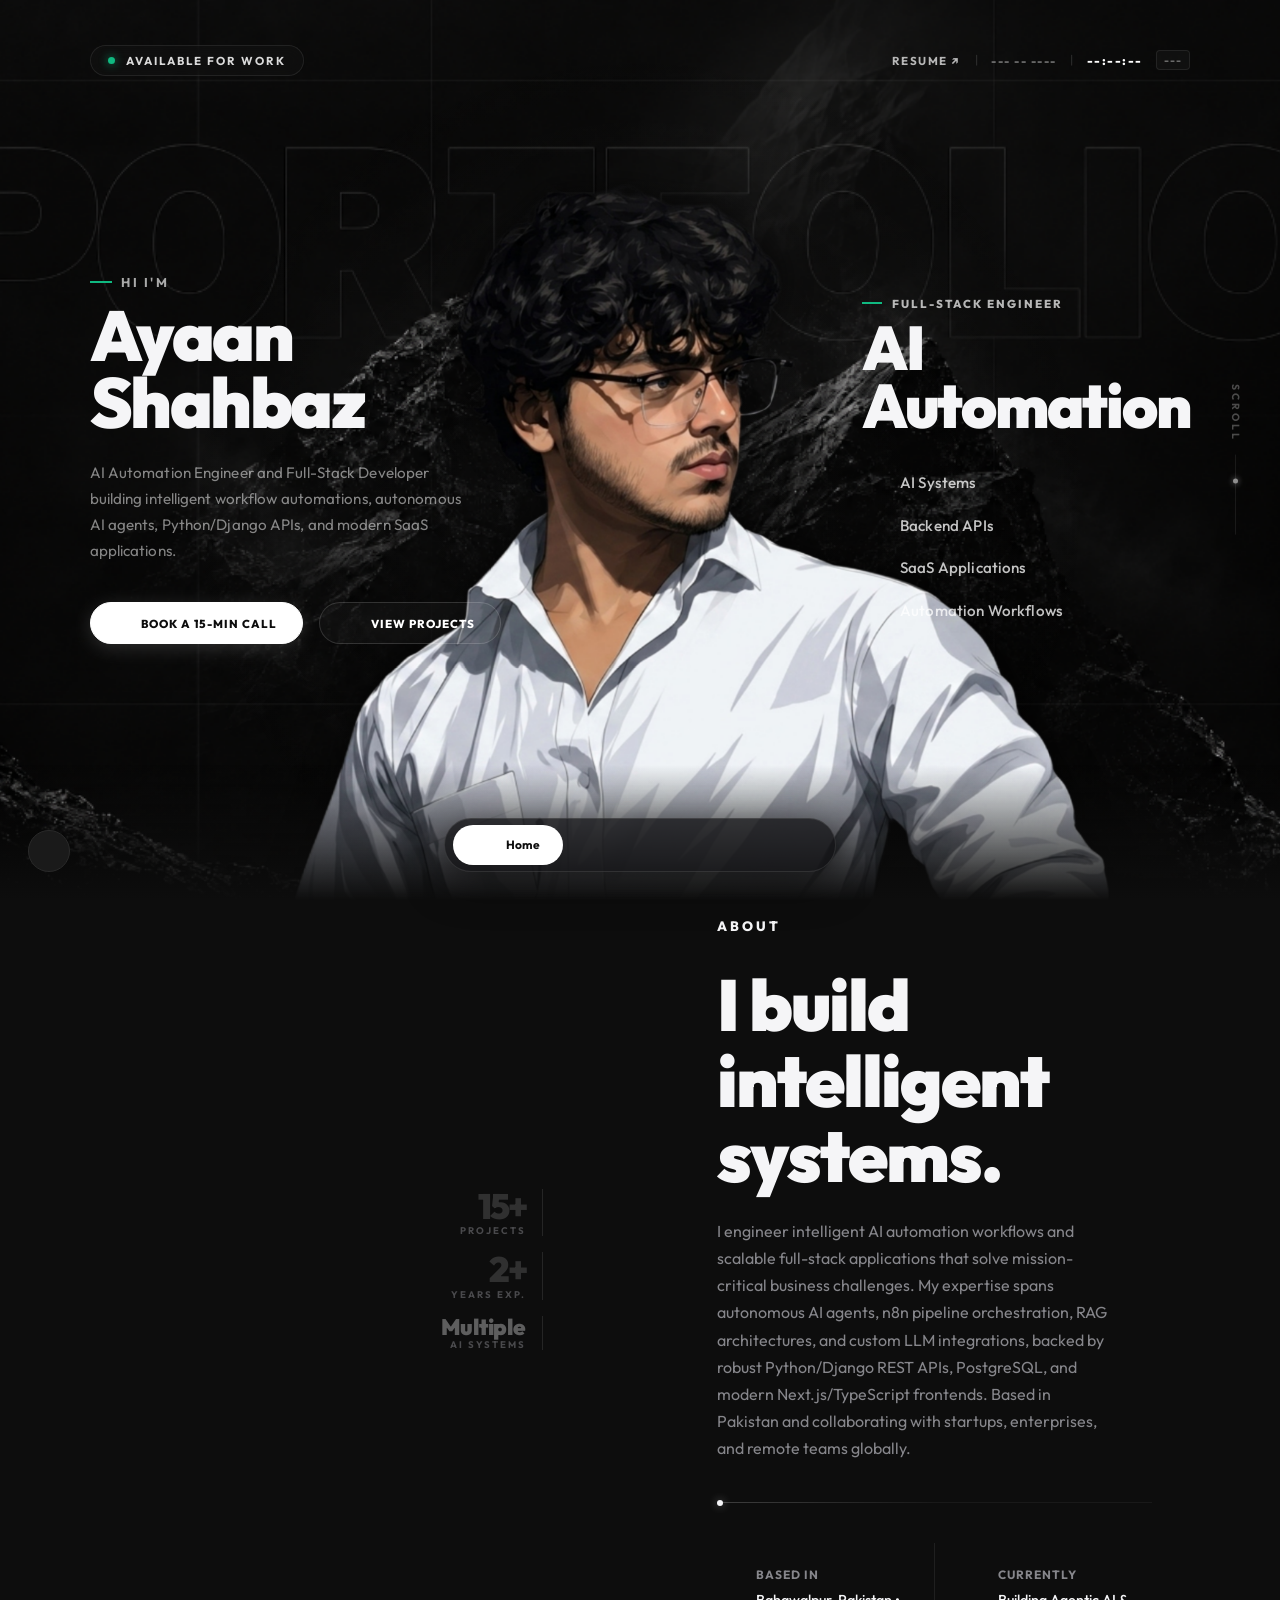
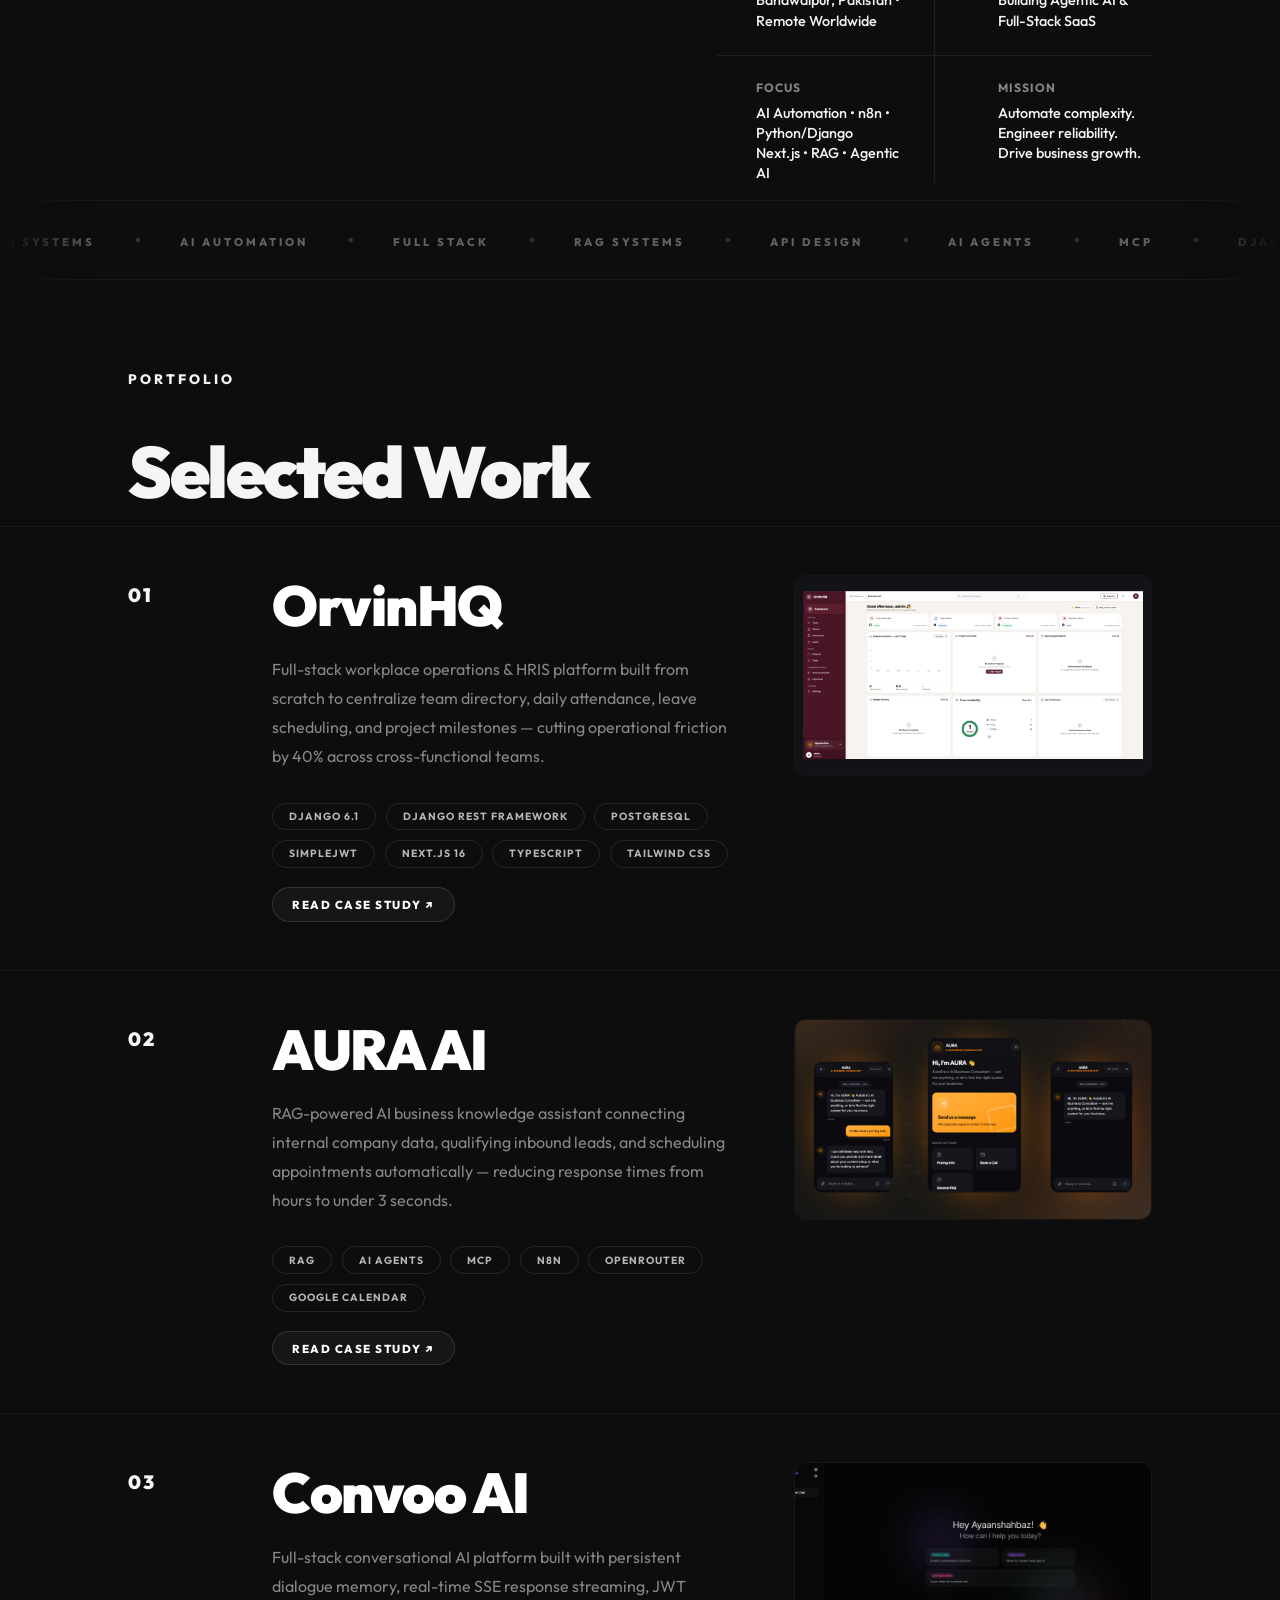
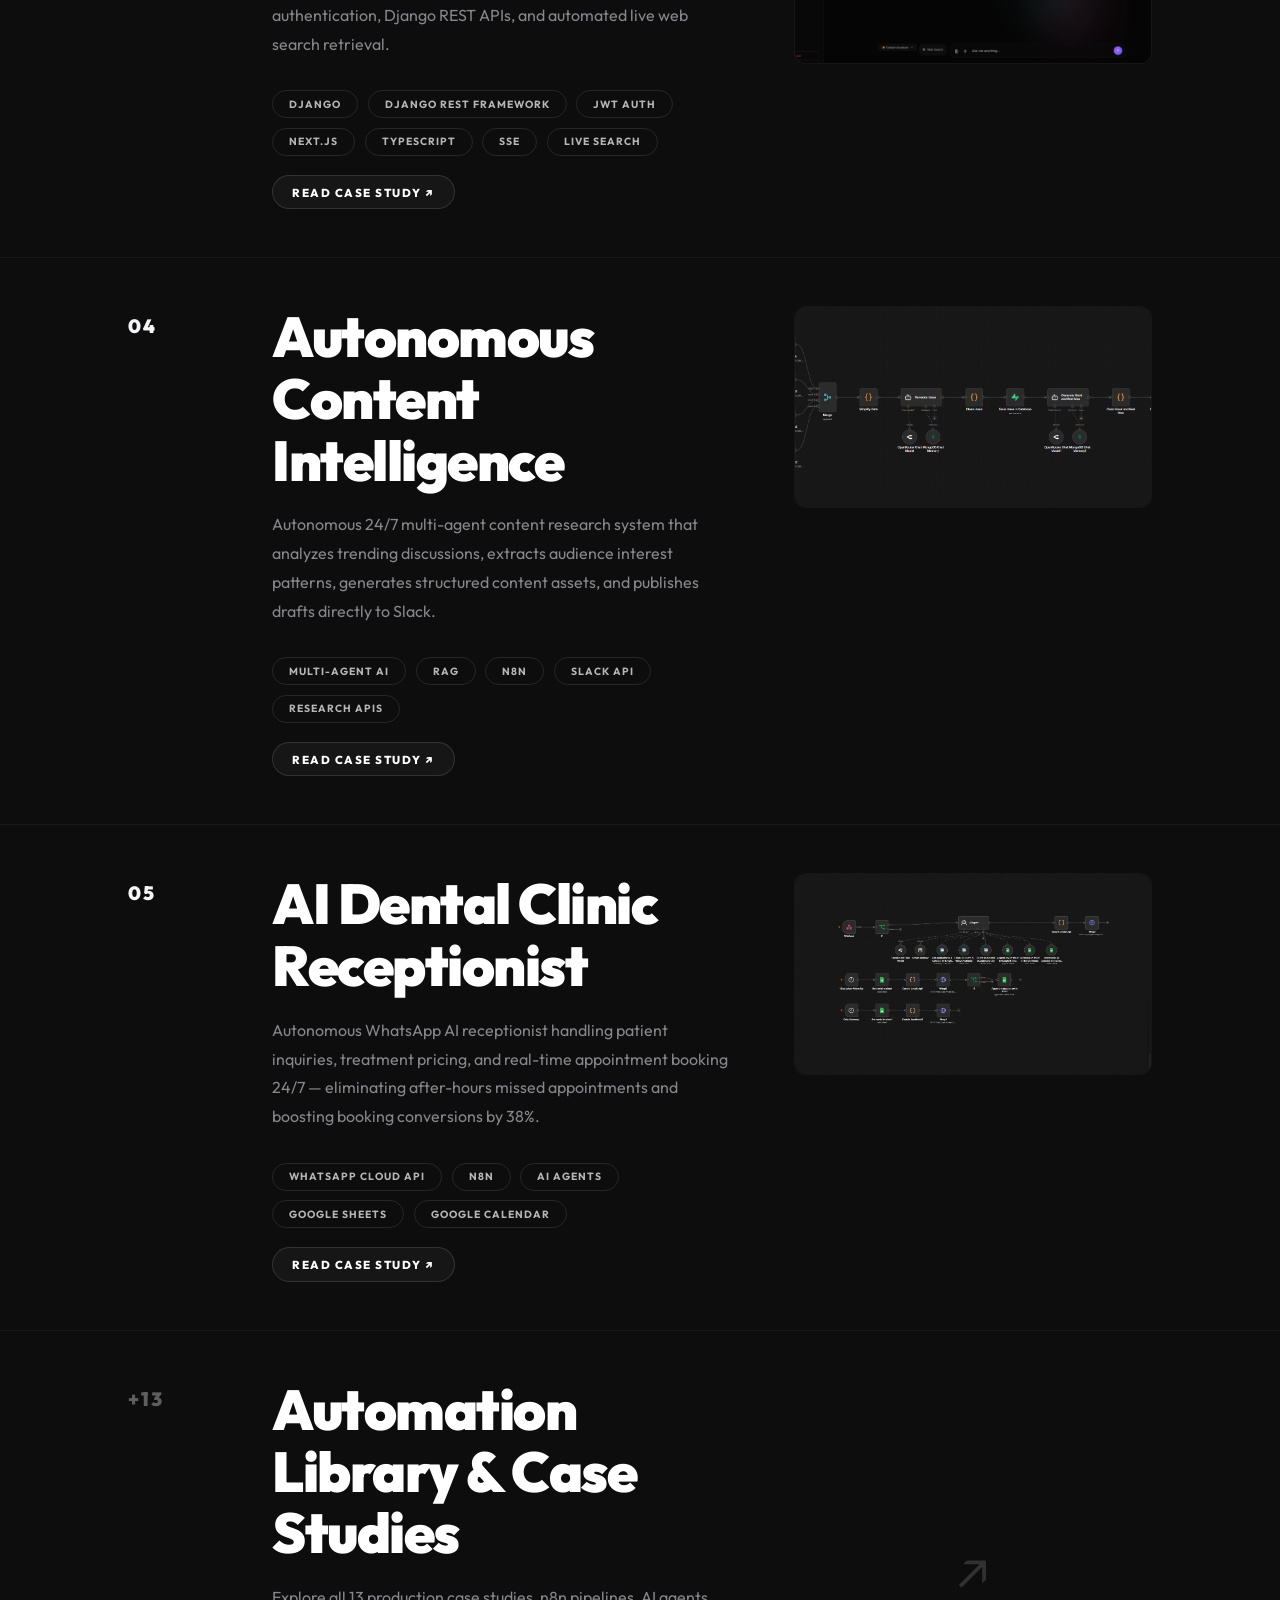
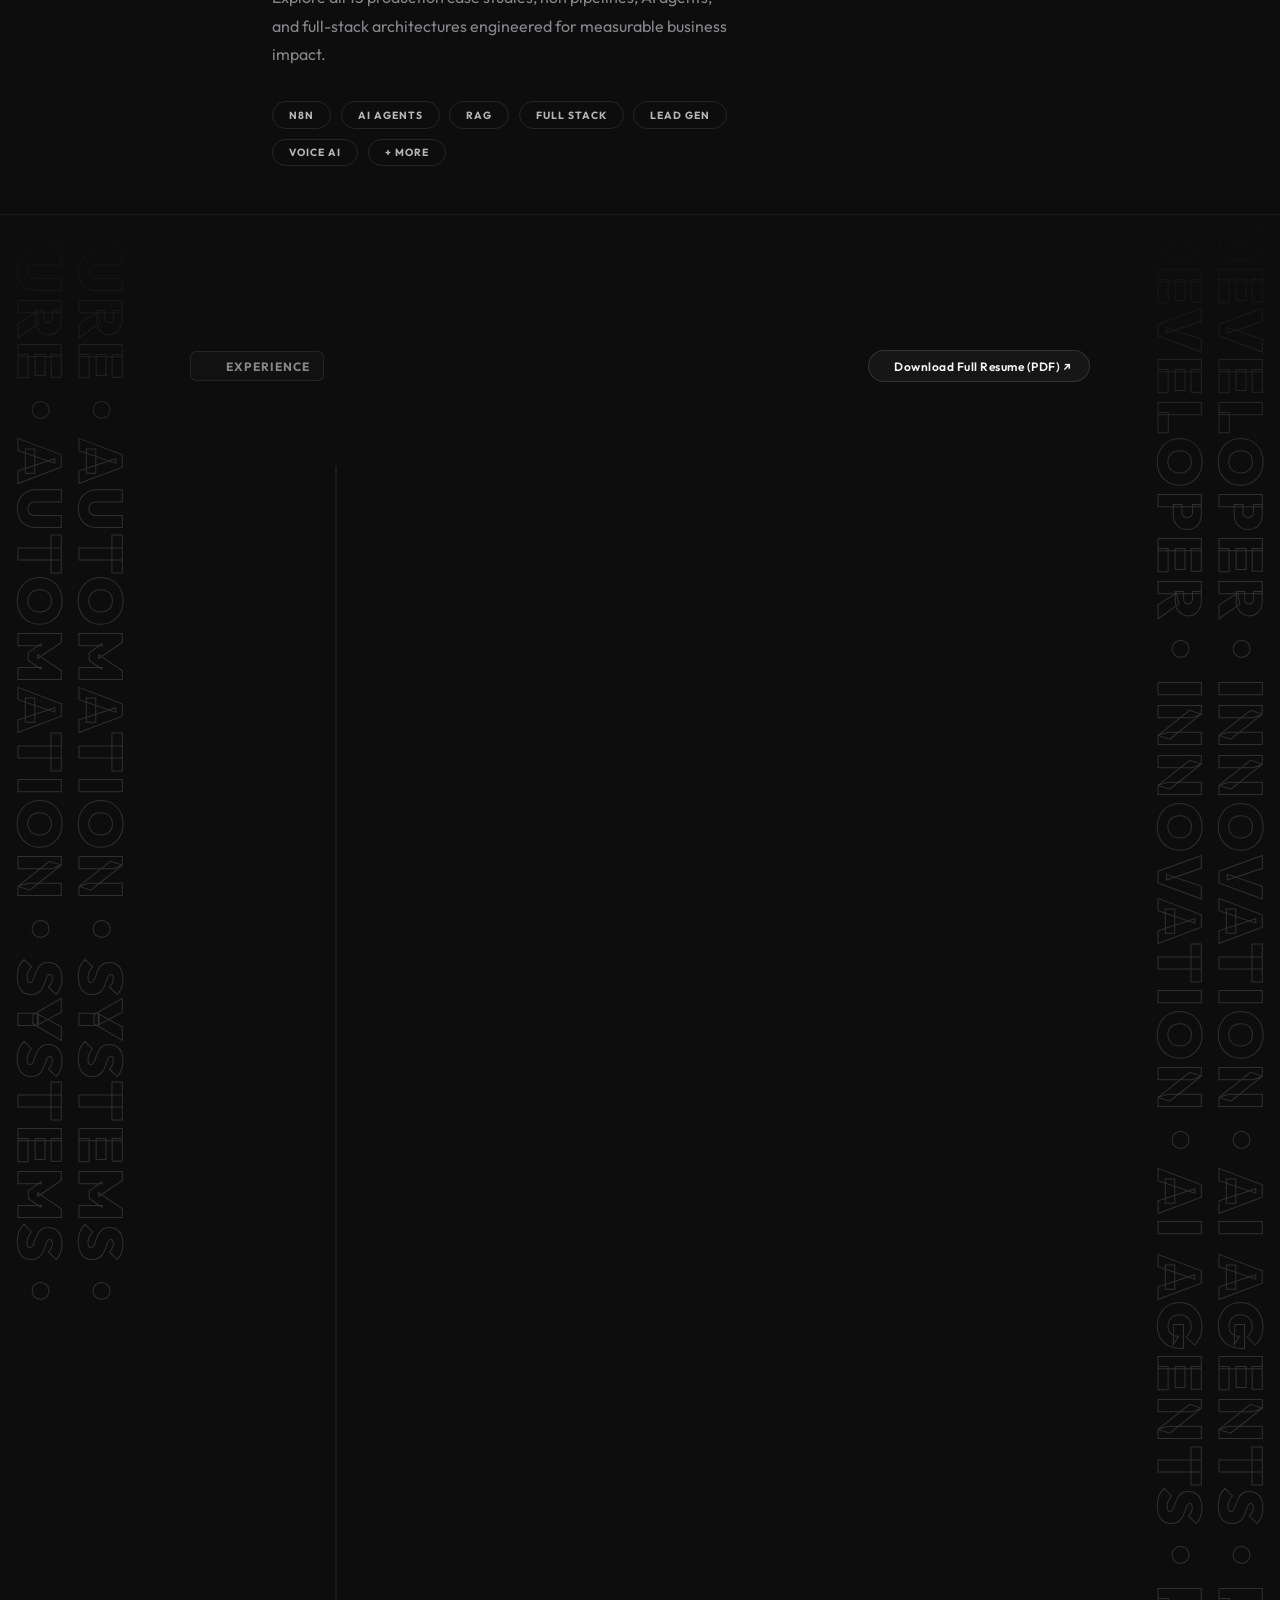
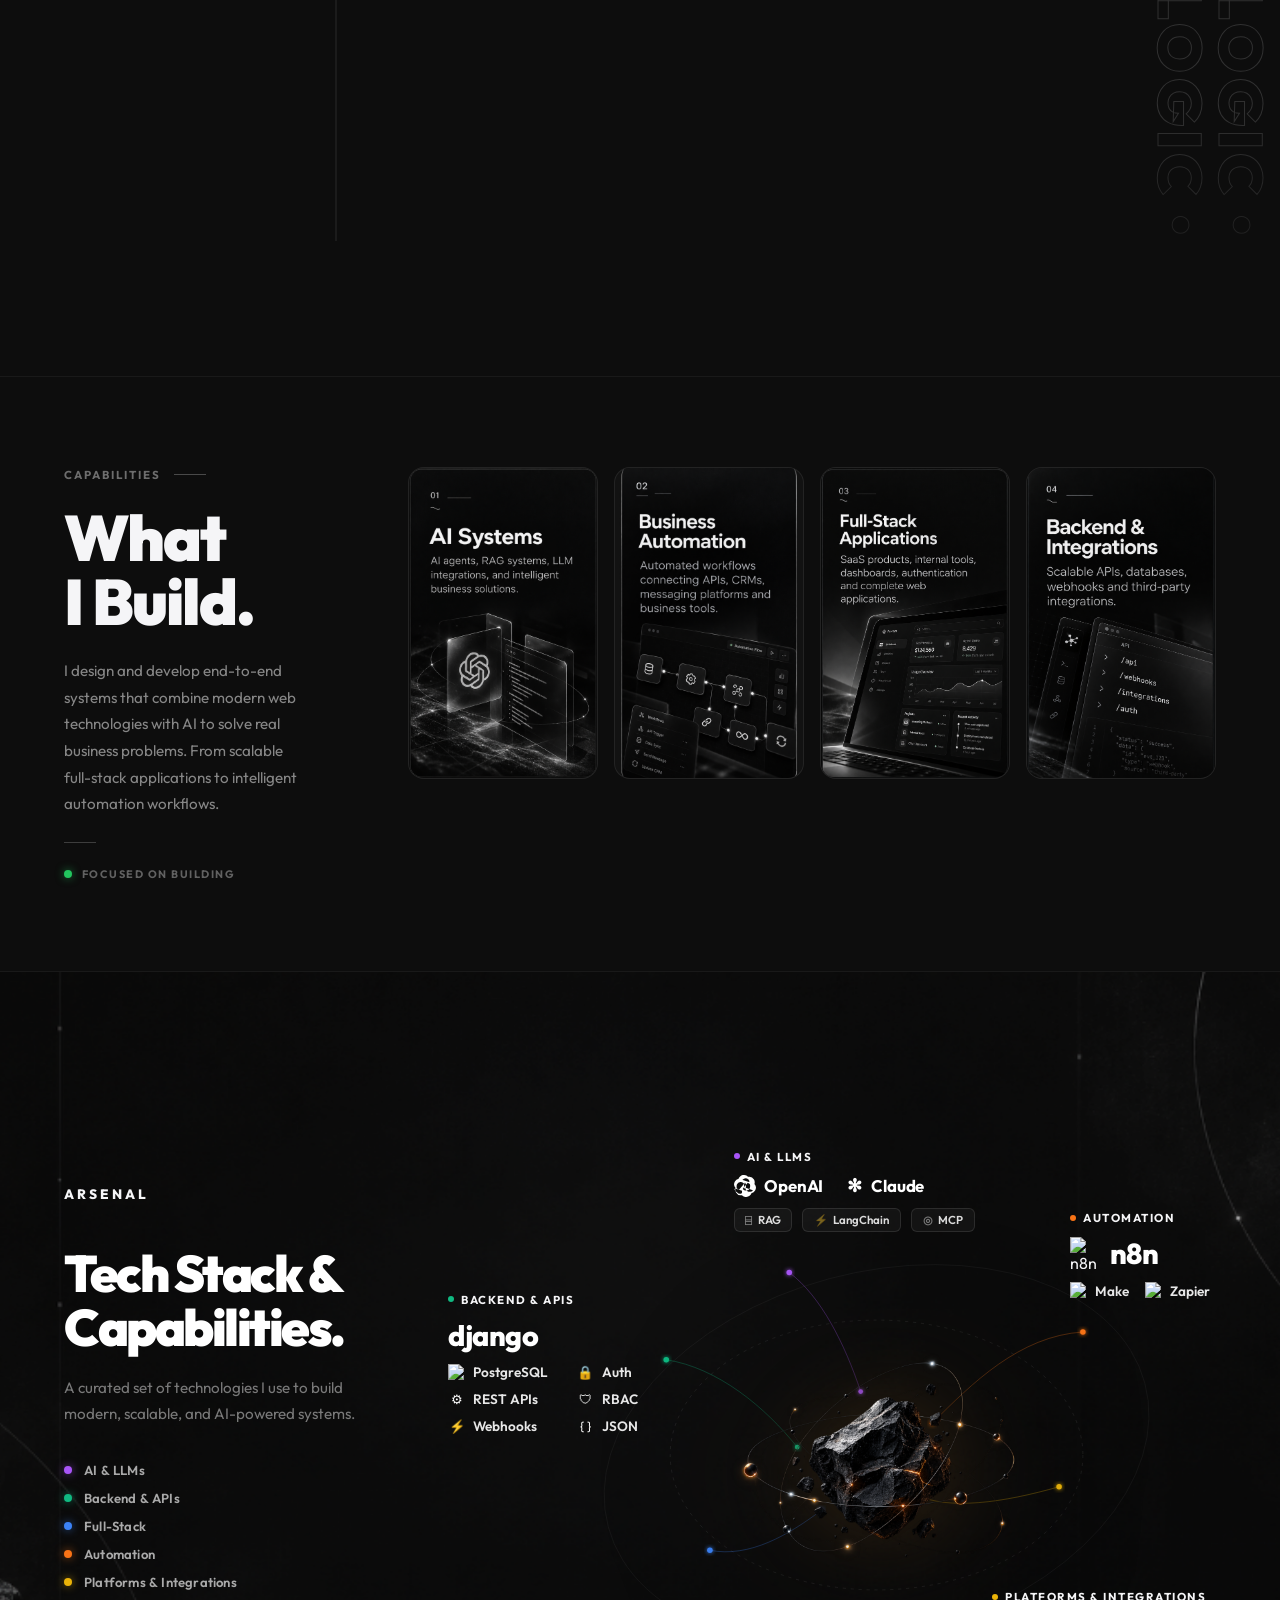
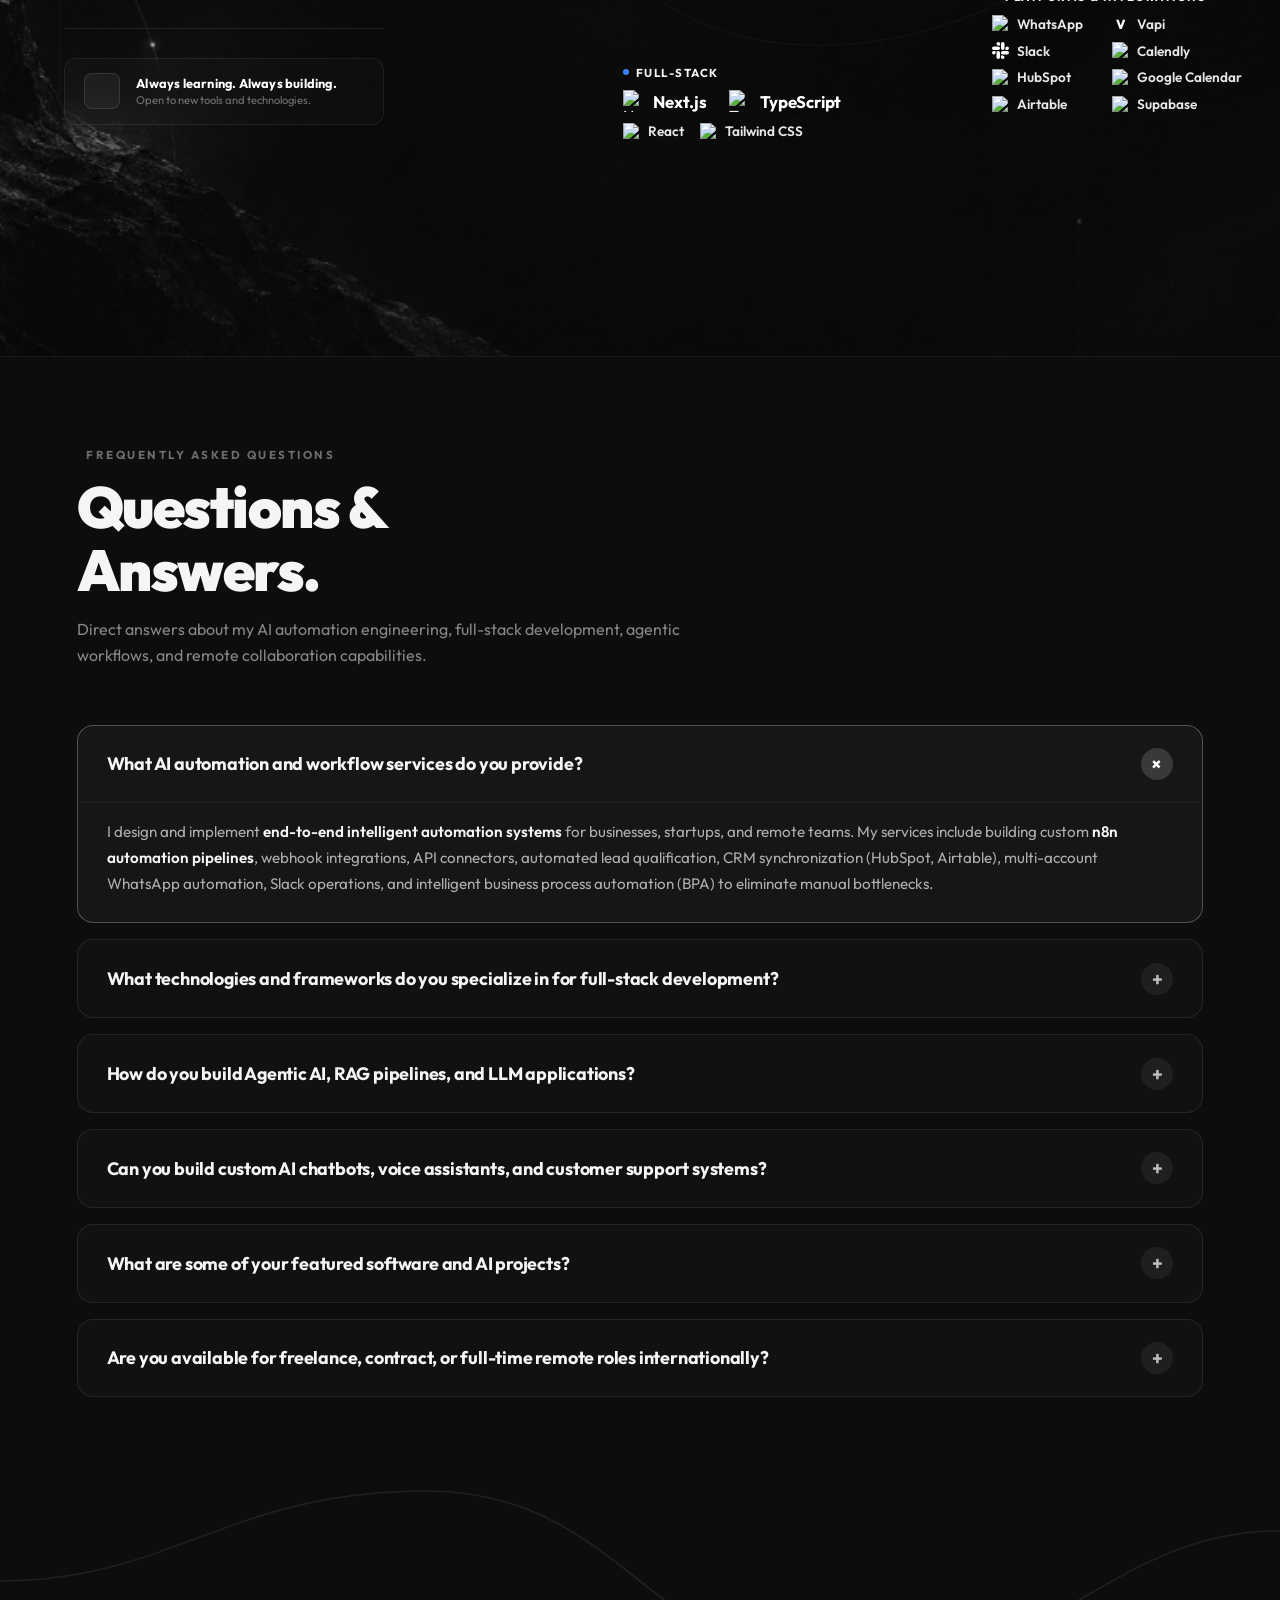
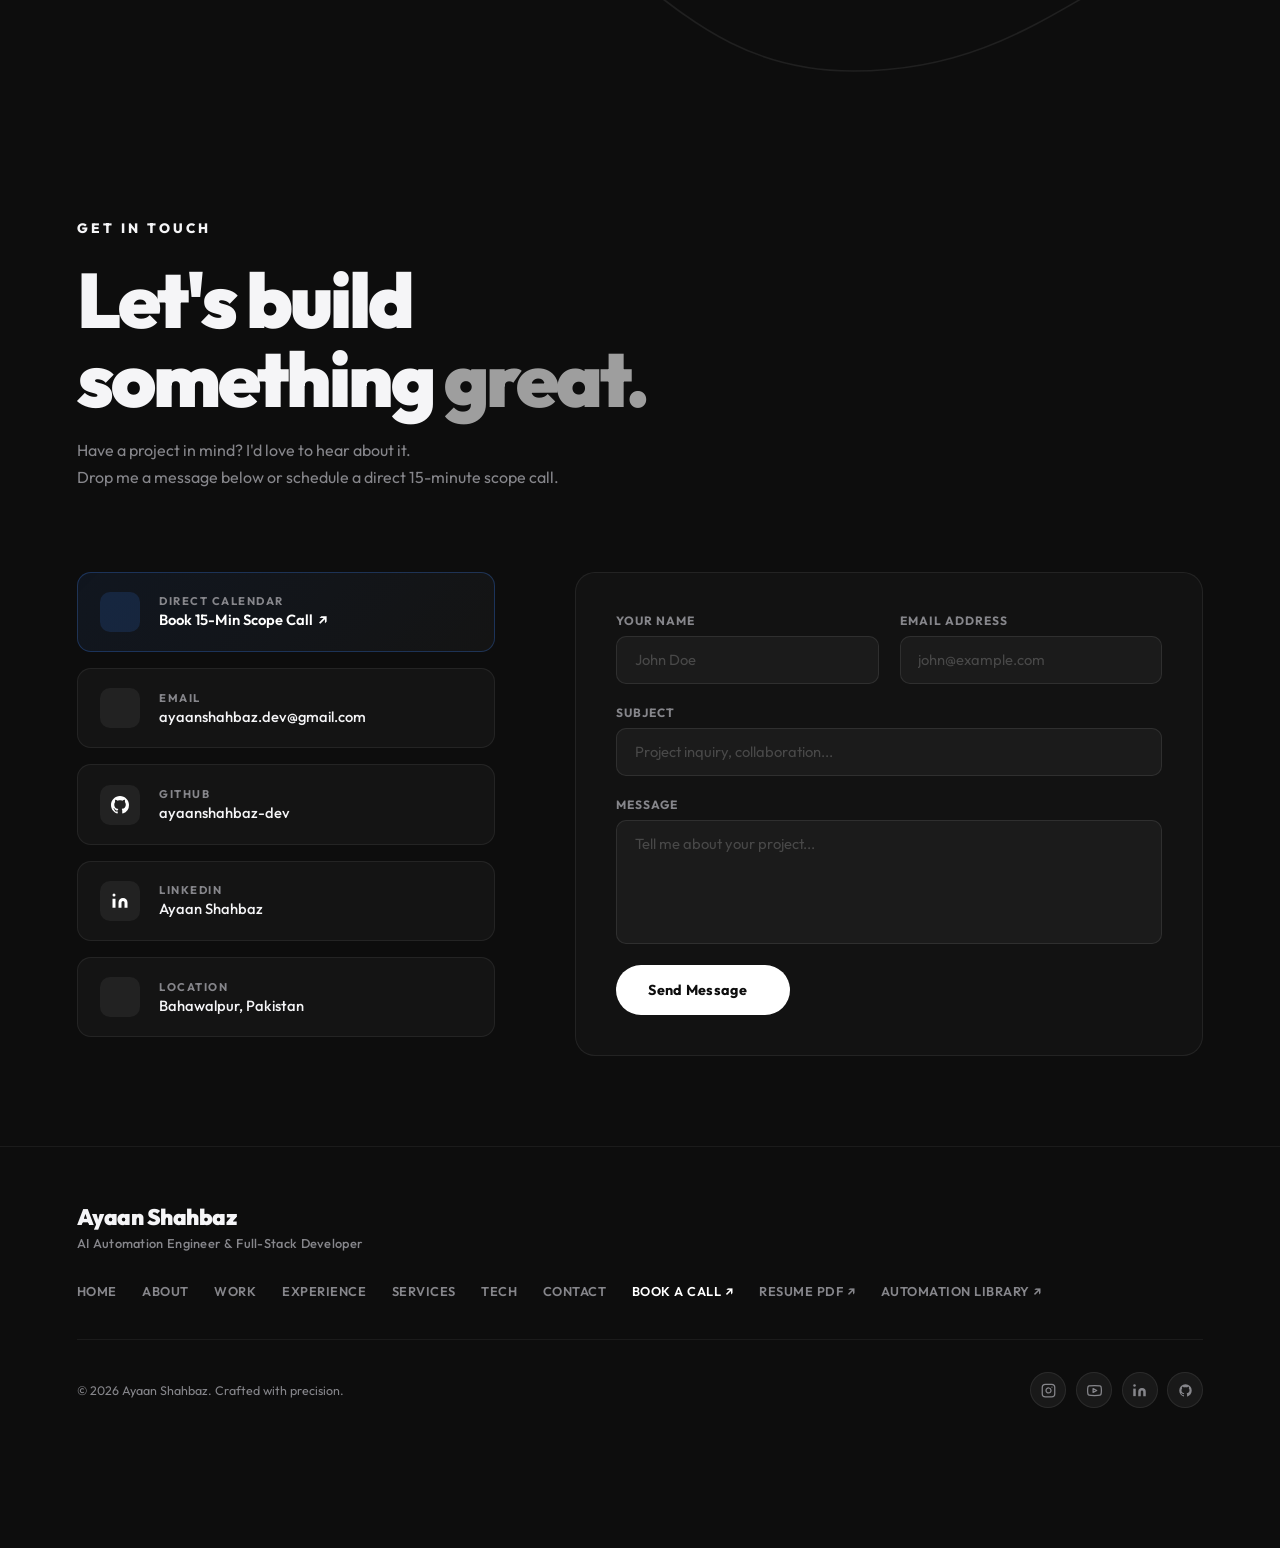
==== commit 70922d0a: "feat: implement interactive case studies & selected work system for all 13 projects" ====
--- a/index.html
+++ b/index.html
@@ -641,19 +641,19 @@
 
         <!-- Project list -->
         <ul class="works-list" id="worksList">
-            <li class="wl-item">
+            <!-- 01: OrvinHQ -->
+            <li class="wl-item" data-case-study="orvinhq" tabindex="0" role="button" aria-label="Open OrvinHQ case study">
                 <div class="wl-grid">
                     <div class="wl-grid-left">
                         <span class="wl-num">01</span>
                     </div>
                     <div class="wl-grid-center">
                         <h3 class="wl-title">OrvinHQ</h3>
-                        <p class="wl-desc">Full-stack workplace operations platform built from scratch to centralize team coordination, tasks, attendance, and employee availability &mdash; cutting operational friction by 40% across cross-functional teams.</p>
+                        <p class="wl-desc">Full-stack workplace operations &amp; HRIS platform built from scratch to centralize team directory, daily attendance, leave scheduling, and project milestones &mdash; cutting operational friction by 40% across cross-functional teams.</p>
                         <div class="wl-tech-row">
-                            <span>Django</span><span>Django REST
-                                Framework</span><span>PostgreSQL</span><span>Next.js</span><span>TypeScript</span><span>Tailwind
-                                CSS</span>
-                        </div>
+                            <span>Django 6.1</span><span>Django REST Framework</span><span>PostgreSQL</span><span>SimpleJWT</span><span>Next.js 16</span><span>TypeScript</span><span>Tailwind CSS</span>
+                        </div>
+                        <span class="wl-read-cta">Read Case Study ↗</span>
                     </div>
                     <div class="wl-grid-right">
                         <img src="content/Images/Selected Work/OrvinHQ.png"
@@ -663,7 +663,8 @@
                 </div>
             </li>
 
-            <li class="wl-item">
+            <!-- 02: AURA AI -->
+            <li class="wl-item" data-case-study="aura-ai" tabindex="0" role="button" aria-label="Open AURA AI case study">
                 <div class="wl-grid">
                     <div class="wl-grid-left">
                         <span class="wl-num">02</span>
@@ -672,9 +673,9 @@
                         <h3 class="wl-title">AURA AI</h3>
                         <p class="wl-desc">RAG-powered AI business knowledge assistant connecting internal company data, qualifying inbound leads, and scheduling appointments automatically &mdash; reducing response times from hours to under 3 seconds.</p>
                         <div class="wl-tech-row">
-                            <span>RAG</span><span>AI
-                                Agents</span><span>MCP</span><span>n8n</span><span>OpenRouter</span>
-                        </div>
+                            <span>RAG</span><span>AI Agents</span><span>MCP</span><span>n8n</span><span>OpenRouter</span><span>Google Calendar</span>
+                        </div>
+                        <span class="wl-read-cta">Read Case Study ↗</span>
                     </div>
                     <div class="wl-grid-right">
                         <img src="content/Images/Selected Work/Aura.png"
@@ -684,7 +685,8 @@
                 </div>
             </li>
 
-            <li class="wl-item">
+            <!-- 03: Convoo AI -->
+            <li class="wl-item" data-case-study="convoo-ai" tabindex="0" role="button" aria-label="Open Convoo AI case study">
                 <div class="wl-grid">
                     <div class="wl-grid-left">
                         <span class="wl-num">03</span>
@@ -693,9 +695,9 @@
                         <h3 class="wl-title">Convoo AI</h3>
                         <p class="wl-desc">Full-stack conversational AI platform built with persistent dialogue memory, real-time SSE response streaming, JWT authentication, Django REST APIs, and automated live web search retrieval.</p>
                         <div class="wl-tech-row">
-                            <span>Django</span><span>Django REST
-                                Framework</span><span>Next.js</span><span>TypeScript</span><span>REST APIs</span>
-                        </div>
+                            <span>Django</span><span>Django REST Framework</span><span>JWT Auth</span><span>Next.js</span><span>TypeScript</span><span>SSE</span><span>Live Search</span>
+                        </div>
+                        <span class="wl-read-cta">Read Case Study ↗</span>
                     </div>
                     <div class="wl-grid-right">
                         <img src="content/Images/Selected Work/Convoo.png"
@@ -705,7 +707,8 @@
                 </div>
             </li>
 
-            <li class="wl-item">
+            <!-- 04: Autonomous Content Intelligence -->
+            <li class="wl-item" data-case-study="content-intelligence" tabindex="0" role="button" aria-label="Open Autonomous Content Intelligence System case study">
                 <div class="wl-grid">
                     <div class="wl-grid-left">
                         <span class="wl-num">04</span>
@@ -714,8 +717,9 @@
                         <h3 class="wl-title">Autonomous Content Intelligence</h3>
                         <p class="wl-desc">Autonomous 24/7 multi-agent content research system that analyzes trending discussions, extracts audience interest patterns, generates structured content assets, and publishes drafts directly to Slack.</p>
                         <div class="wl-tech-row">
-                            <span>AI Agents</span><span>RAG</span><span>n8n</span><span>Slack</span>
-                        </div>
+                            <span>Multi-Agent AI</span><span>RAG</span><span>n8n</span><span>Slack API</span><span>Research APIs</span>
+                        </div>
+                        <span class="wl-read-cta">Read Case Study ↗</span>
                     </div>
                     <div class="wl-grid-right">
                         <img src="content/Images/Selected Work/Autonomous Content Intelligence System.jpg"
@@ -724,19 +728,41 @@
                     </div>
                 </div>
             </li>
+
+            <!-- 05: AI-Powered Dental Clinic Receptionist -->
+            <li class="wl-item" data-case-study="dental-receptionist" tabindex="0" role="button" aria-label="Open AI Dental Clinic Receptionist case study">
+                <div class="wl-grid">
+                    <div class="wl-grid-left">
+                        <span class="wl-num">05</span>
+                    </div>
+                    <div class="wl-grid-center">
+                        <h3 class="wl-title">AI Dental Clinic Receptionist</h3>
+                        <p class="wl-desc">Autonomous WhatsApp AI receptionist handling patient inquiries, treatment pricing, and real-time appointment booking 24/7 &mdash; eliminating after-hours missed appointments and boosting booking conversions by 38%.</p>
+                        <div class="wl-tech-row">
+                            <span>WhatsApp Cloud API</span><span>n8n</span><span>AI Agents</span><span>Google Sheets</span><span>Google Calendar</span>
+                        </div>
+                        <span class="wl-read-cta">Read Case Study ↗</span>
+                    </div>
+                    <div class="wl-grid-right">
+                        <img src="content/Images/Selected Work/AI-Powered Dental Clinic Receptionist Automation.jpg"
+                            alt="AI-Powered Dental Clinic Receptionist Automation workflow representing automated patient booking pipeline."
+                            class="wl-img">
+                    </div>
+                </div>
+            </li>
+
+            <!-- CTA Row: All 13 Case Studies & Automation Library -->
             <li class="wl-item wl-item-cta">
                 <a href="/automation-library" class="wl-cta-link" id="worksLibCta">
                     <div class="wl-grid">
                         <div class="wl-grid-left">
-                            <span class="wl-num" style="opacity:0.35;">+10</span>
+                            <span class="wl-num" style="opacity:0.35;">+13</span>
                         </div>
                         <div class="wl-grid-center">
-                            <h3 class="wl-title">Automation Library</h3>
-                            <p class="wl-desc">Browse the full collection &mdash; real-world AI automations &amp; n8n
-                                pipelines built for actual business impact.</p>
+                            <h3 class="wl-title">Automation Library &amp; Case Studies</h3>
+                            <p class="wl-desc">Explore all 13 production case studies, n8n pipelines, AI agents, and full-stack architectures engineered for measurable business impact.</p>
                             <div class="wl-tech-row">
-                                <span>n8n</span><span>AI Agents</span><span>RAG</span><span>Lead Gen</span><span>+
-                                    More</span>
+                                <span>n8n</span><span>AI Agents</span><span>RAG</span><span>Full Stack</span><span>Lead Gen</span><span>Voice AI</span><span>+ More</span>
                             </div>
                         </div>
                         <div class="wl-cta-arrow-col">
@@ -1201,6 +1227,7 @@
             smoothTouch: false,
             touchMultiplier: 2,
         });
+        window.lenis = lenis;
 
         function raf(time) {
             lenis.raf(time);
@@ -2107,6 +2134,10 @@
         Cal.ns["15min"]("preload", { calLink: "ayaanshahbaz/15min" });
     </script>
 
+    <!-- Case Studies & Interactive Modal System -->
+    <script src="case-studies-data.js"></script>
+    <script src="case-study-modal.js"></script>
+
 </body>
 
 
--- a/style.css
+++ b/style.css
@@ -4265,4 +4265,769 @@
 .faq-answer strong {
     color: var(--text-white);
     font-weight: 600;
+}
+
+/* ============================================================
+   INTERACTIVE CASE STUDY DRAWER MODAL SYSTEM (#caseStudyModal)
+   ============================================================ */
+body.csm-open {
+    overflow: hidden !important;
+}
+
+.csm-modal {
+    position: fixed;
+    inset: 0;
+    z-index: 999999;
+    display: flex;
+    justify-content: flex-end;
+    pointer-events: none;
+    opacity: 0;
+    visibility: hidden;
+    transition: opacity 0.35s cubic-bezier(0.16, 1, 0.3, 1), visibility 0.35s cubic-bezier(0.16, 1, 0.3, 1);
+}
+
+.csm-modal.active {
+    pointer-events: auto;
+    opacity: 1;
+    visibility: visible;
+}
+
+.csm-backdrop {
+    position: fixed;
+    inset: 0;
+    background: rgba(0, 0, 0, 0.78);
+    backdrop-filter: blur(14px);
+    -webkit-backdrop-filter: blur(14px);
+    cursor: pointer;
+}
+
+.csm-drawer {
+    position: relative;
+    width: min(1080px, 94vw);
+    height: 100vh;
+    height: 100dvh;
+    background: var(--bg-color, #0d0d0d);
+    border-left: 1px solid rgba(255, 255, 255, 0.08);
+    box-shadow: -25px 0 90px rgba(0, 0, 0, 0.85);
+    display: flex;
+    flex-direction: column;
+    overflow: hidden;
+    z-index: 2;
+    transform: translateX(100%);
+    transition: transform 0.45s cubic-bezier(0.16, 1, 0.3, 1);
+    outline: none;
+}
+
+.csm-modal.active .csm-drawer {
+    transform: translateX(0);
+}
+
+/* Header */
+.csm-header {
+    flex-shrink: 0;
+    display: flex;
+    align-items: center;
+    justify-content: space-between;
+    gap: 1.5rem;
+    padding: 1.2rem 2.5rem;
+    background: rgba(13, 13, 13, 0.88);
+    backdrop-filter: blur(20px);
+    -webkit-backdrop-filter: blur(20px);
+    border-bottom: 1px solid rgba(255, 255, 255, 0.06);
+    z-index: 10;
+}
+
+.csm-header-left {
+    display: flex;
+    align-items: center;
+    gap: 1.2rem;
+    min-width: 0;
+}
+
+.csm-index-badge {
+    font-size: 0.85rem;
+    font-weight: 900;
+    letter-spacing: 2px;
+    color: var(--text-white);
+    background: rgba(255, 255, 255, 0.05);
+    border: 1px solid rgba(255, 255, 255, 0.12);
+    padding: 0.35rem 0.8rem;
+    border-radius: 8px;
+    flex-shrink: 0;
+}
+
+.csm-header-titles {
+    display: flex;
+    flex-direction: column;
+    gap: 0.25rem;
+    min-width: 0;
+}
+
+.csm-category {
+    font-size: 0.65rem;
+    font-weight: 800;
+    letter-spacing: 2.5px;
+    text-transform: uppercase;
+    color: rgba(255, 255, 255, 0.45);
+    white-space: nowrap;
+    overflow: hidden;
+    text-overflow: ellipsis;
+}
+
+.csm-type-pill {
+    font-size: 0.62rem;
+    font-weight: 700;
+    letter-spacing: 1px;
+    text-transform: uppercase;
+    padding: 0.2rem 0.65rem;
+    border-radius: 100px;
+    width: fit-content;
+}
+
+.csm-type-pill.product {
+    background: rgba(59, 130, 246, 0.12);
+    border: 1px solid rgba(59, 130, 246, 0.3);
+    color: #60a5fa;
+}
+
+.csm-type-pill.confidential {
+    background: rgba(245, 158, 11, 0.12);
+    border: 1px solid rgba(245, 158, 11, 0.3);
+    color: #fbbf24;
+}
+
+.csm-header-actions {
+    display: flex;
+    align-items: center;
+    gap: 0.75rem;
+    flex-shrink: 0;
+}
+
+.csm-action-btn {
+    display: inline-flex;
+    align-items: center;
+    gap: 0.5rem;
+    padding: 0.55rem 1rem;
+    border-radius: 50px;
+    background: rgba(255, 255, 255, 0.04);
+    border: 1px solid rgba(255, 255, 255, 0.1);
+    color: rgba(255, 255, 255, 0.7);
+    font-size: 0.72rem;
+    font-weight: 700;
+    letter-spacing: 1px;
+    text-transform: uppercase;
+    cursor: pointer;
+    transition: all 0.25s ease;
+    font-family: inherit;
+}
+
+.csm-action-btn:hover {
+    background: rgba(255, 255, 255, 0.1);
+    color: #fff;
+    border-color: rgba(255, 255, 255, 0.25);
+}
+
+.csm-copy-btn.copied {
+    background: rgba(34, 197, 94, 0.15);
+    border-color: rgba(34, 197, 94, 0.4);
+    color: #4ade80;
+}
+
+.csm-close-btn {
+    width: 38px;
+    height: 38px;
+    padding: 0;
+    justify-content: center;
+    border-radius: 50%;
+}
+
+.csm-close-btn:hover {
+    transform: rotate(90deg);
+}
+
+/* Scrollable Body */
+.csm-body {
+    flex: 1;
+    overflow-y: auto;
+    overflow-x: hidden;
+    padding: 2.8rem 3rem 4rem;
+    display: flex;
+    flex-direction: column;
+    gap: 2.8rem;
+    overscroll-behavior: contain;
+    -webkit-overflow-scrolling: touch;
+}
+
+/* Custom scrollbar */
+.csm-body::-webkit-scrollbar {
+    width: 6px;
+}
+.csm-body::-webkit-scrollbar-track {
+    background: transparent;
+}
+.csm-body::-webkit-scrollbar-thumb {
+    background: rgba(255, 255, 255, 0.15);
+    border-radius: 3px;
+}
+.csm-body::-webkit-scrollbar-thumb:hover {
+    background: rgba(255, 255, 255, 0.3);
+}
+
+/* Hero Title Block */
+.csm-hero-block {
+    display: flex;
+    flex-direction: column;
+    gap: 0.8rem;
+}
+
+.csm-eyebrow {
+    font-size: 0.72rem;
+    font-weight: 800;
+    letter-spacing: 3px;
+    text-transform: uppercase;
+    color: var(--primary-blue, #fff);
+}
+
+.csm-main-title {
+    font-size: clamp(2.2rem, 4vw, 3.8rem);
+    font-weight: 900;
+    letter-spacing: -2px;
+    line-height: 1.05;
+    color: #ffffff;
+    margin: 0;
+}
+
+.csm-subtitle {
+    font-size: 1.08rem;
+    line-height: 1.75;
+    color: rgba(255, 255, 255, 0.65);
+    max-width: 820px;
+}
+
+.csm-tech-wrap {
+    display: flex;
+    flex-wrap: wrap;
+    gap: 0.5rem;
+    margin-top: 0.5rem;
+}
+
+.csm-tech-pill {
+    font-size: 0.65rem;
+    font-weight: 700;
+    letter-spacing: 1px;
+    text-transform: uppercase;
+    padding: 0.35rem 0.85rem;
+    border-radius: 50px;
+    background: rgba(255, 255, 255, 0.04);
+    border: 1px solid rgba(255, 255, 255, 0.09);
+    color: rgba(255, 255, 255, 0.65);
+}
+
+/* Visual Showcase */
+.csm-visual-wrap {
+    position: relative;
+    width: 100%;
+    aspect-ratio: 16 / 9;
+    border-radius: 16px;
+    overflow: hidden;
+    background: #090a0d;
+    border: 1px solid rgba(255, 255, 255, 0.08);
+}
+
+.csm-hero-img {
+    width: 100%;
+    height: 100%;
+    object-fit: cover;
+    object-position: center;
+    display: block;
+}
+
+.csm-hero-img.contain {
+    object-fit: contain;
+    padding: 18px;
+    background: #111318;
+}
+
+/* Metrics Strip */
+.csm-metrics-grid {
+    display: grid;
+    grid-template-columns: repeat(auto-fit, minmax(180px, 1fr));
+    gap: 1rem;
+}
+
+.csm-metric-card {
+    background: rgba(255, 255, 255, 0.025);
+    border: 1px solid rgba(255, 255, 255, 0.06);
+    border-radius: 12px;
+    padding: 1.2rem 1.4rem;
+    display: flex;
+    flex-direction: column;
+    gap: 0.25rem;
+}
+
+.csm-metric-val {
+    font-size: 1.85rem;
+    font-weight: 900;
+    letter-spacing: -0.5px;
+    color: #ffffff;
+}
+
+.csm-metric-lbl {
+    font-size: 0.72rem;
+    font-weight: 800;
+    letter-spacing: 1.5px;
+    text-transform: uppercase;
+    color: rgba(255, 255, 255, 0.8);
+}
+
+.csm-metric-sub {
+    font-size: 0.72rem;
+    color: rgba(255, 255, 255, 0.4);
+}
+
+/* 2-Column Problem vs Solution Grid */
+.csm-grid-two-col {
+    display: grid;
+    grid-template-columns: 1fr 1.35fr;
+    gap: 1.5rem;
+}
+
+.csm-card {
+    background: #111114;
+    border: 1px solid rgba(255, 255, 255, 0.06);
+    border-radius: 16px;
+    padding: 2rem;
+    display: flex;
+    flex-direction: column;
+    gap: 1.2rem;
+}
+
+.csm-card-problem {
+    border-color: rgba(239, 68, 68, 0.15);
+    background: linear-gradient(180deg, rgba(239, 68, 68, 0.03) 0%, rgba(17, 17, 20, 0.95) 100%);
+}
+
+.csm-card-solution {
+    border-color: rgba(34, 197, 94, 0.18);
+    background: linear-gradient(180deg, rgba(34, 197, 94, 0.03) 0%, rgba(17, 17, 20, 0.95) 100%);
+}
+
+.csm-card-header {
+    display: flex;
+    align-items: center;
+    gap: 0.75rem;
+}
+
+.csm-card-icon {
+    font-size: 1.2rem;
+}
+
+.csm-card-title {
+    font-size: 1.2rem;
+    font-weight: 800;
+    letter-spacing: -0.5px;
+    color: #ffffff;
+    margin: 0;
+}
+
+.csm-card-text {
+    font-size: 0.95rem;
+    line-height: 1.8;
+    color: rgba(255, 255, 255, 0.65);
+    margin: 0;
+}
+
+.csm-card-list {
+    list-style: none;
+    padding: 0;
+    margin: 0;
+    display: flex;
+    flex-direction: column;
+    gap: 0.9rem;
+}
+
+.csm-list-item {
+    display: flex;
+    align-items: flex-start;
+    gap: 0.75rem;
+    font-size: 0.92rem;
+    line-height: 1.7;
+    color: rgba(255, 255, 255, 0.75);
+}
+
+.csm-check-bullet {
+    color: #4ade80;
+    font-weight: 900;
+    font-size: 0.9rem;
+    line-height: 1.4;
+    flex-shrink: 0;
+}
+
+/* Architecture Workflow Section */
+.csm-section {
+    display: flex;
+    flex-direction: column;
+    gap: 1.4rem;
+}
+
+.csm-section-header {
+    display: flex;
+    flex-direction: column;
+    gap: 0.35rem;
+}
+
+.csm-sec-eyebrow {
+    font-size: 0.65rem;
+    font-weight: 800;
+    letter-spacing: 2.5px;
+    text-transform: uppercase;
+    color: rgba(255, 255, 255, 0.4);
+}
+
+.csm-sec-title {
+    font-size: 1.6rem;
+    font-weight: 900;
+    letter-spacing: -0.5px;
+    color: #ffffff;
+    margin: 0;
+}
+
+.csm-arch-flow {
+    display: grid;
+    grid-template-columns: repeat(auto-fit, minmax(280px, 1fr));
+    gap: 1rem;
+}
+
+.csm-arch-step {
+    background: rgba(255, 255, 255, 0.02);
+    border: 1px solid rgba(255, 255, 255, 0.06);
+    border-radius: 12px;
+    padding: 1.4rem;
+    display: flex;
+    gap: 1.1rem;
+    transition: border-color 0.25s ease;
+}
+
+.csm-arch-step:hover {
+    border-color: rgba(255, 255, 255, 0.15);
+}
+
+.csm-arch-num {
+    font-size: 0.9rem;
+    font-weight: 900;
+    letter-spacing: 1px;
+    color: var(--primary-blue, #fff);
+    background: rgba(255, 255, 255, 0.06);
+    border-radius: 8px;
+    width: 32px;
+    height: 32px;
+    display: flex;
+    align-items: center;
+    justify-content: center;
+    flex-shrink: 0;
+}
+
+.csm-arch-content {
+    display: flex;
+    flex-direction: column;
+    gap: 0.35rem;
+}
+
+.csm-arch-title {
+    font-size: 0.98rem;
+    font-weight: 800;
+    color: #ffffff;
+    margin: 0;
+}
+
+.csm-arch-desc {
+    font-size: 0.85rem;
+    line-height: 1.65;
+    color: rgba(255, 255, 255, 0.55);
+    margin: 0;
+}
+
+/* Engineering Challenges Grid */
+.csm-challenges-grid {
+    display: grid;
+    grid-template-columns: repeat(auto-fit, minmax(300px, 1fr));
+    gap: 1.2rem;
+}
+
+.csm-challenge-card {
+    background: #111114;
+    border: 1px solid rgba(255, 255, 255, 0.06);
+    border-radius: 14px;
+    padding: 1.6rem;
+    display: flex;
+    flex-direction: column;
+    gap: 0.8rem;
+}
+
+.csm-ch-header {
+    display: flex;
+    flex-direction: column;
+    gap: 0.35rem;
+}
+
+.csm-ch-tag {
+    font-size: 0.62rem;
+    font-weight: 800;
+    letter-spacing: 2px;
+    text-transform: uppercase;
+    color: rgba(255, 255, 255, 0.35);
+}
+
+.csm-ch-title {
+    font-size: 1.05rem;
+    font-weight: 800;
+    color: #ffffff;
+    margin: 0;
+}
+
+.csm-ch-desc {
+    font-size: 0.88rem;
+    line-height: 1.75;
+    color: rgba(255, 255, 255, 0.6);
+    margin: 0;
+}
+
+/* Outcome Card */
+.csm-outcome-card {
+    background: linear-gradient(135deg, rgba(255, 255, 255, 0.05) 0%, rgba(255, 255, 255, 0.015) 100%);
+    border: 1px solid rgba(255, 255, 255, 0.12);
+    border-radius: 16px;
+    padding: 2.2rem 2.4rem;
+    display: flex;
+    flex-direction: column;
+    gap: 0.75rem;
+}
+
+.csm-outcome-header {
+    display: flex;
+    flex-direction: column;
+    gap: 0.3rem;
+}
+
+.csm-outcome-title {
+    font-size: 1.5rem;
+    font-weight: 900;
+    letter-spacing: -0.5px;
+    color: #ffffff;
+    margin: 0;
+}
+
+.csm-outcome-desc {
+    font-size: 1.05rem;
+    line-height: 1.8;
+    color: rgba(255, 255, 255, 0.85);
+    margin: 0;
+}
+
+/* Confidentiality Notice */
+.csm-notice-card {
+    background: rgba(245, 158, 11, 0.04);
+    border: 1px solid rgba(245, 158, 11, 0.18);
+    border-radius: 12px;
+    padding: 1.4rem 1.6rem;
+    display: flex;
+    align-items: flex-start;
+    gap: 1rem;
+}
+
+.csm-notice-icon {
+    font-size: 1.4rem;
+    flex-shrink: 0;
+}
+
+.csm-notice-body {
+    display: flex;
+    flex-direction: column;
+    gap: 0.3rem;
+}
+
+.csm-notice-title {
+    font-size: 0.85rem;
+    font-weight: 800;
+    letter-spacing: 1px;
+    text-transform: uppercase;
+    color: #fbbf24;
+    margin: 0;
+}
+
+.csm-notice-text {
+    font-size: 0.82rem;
+    line-height: 1.65;
+    color: rgba(255, 255, 255, 0.55);
+    margin: 0;
+}
+
+/* Footer Navigation */
+.csm-footer {
+    flex-shrink: 0;
+    padding: 1.2rem 2.5rem;
+    background: rgba(13, 13, 13, 0.92);
+    border-top: 1px solid rgba(255, 255, 255, 0.06);
+    display: flex;
+    align-items: center;
+    justify-content: space-between;
+    gap: 1.5rem;
+    z-index: 10;
+}
+
+.csm-nav-btn {
+    display: inline-flex;
+    align-items: center;
+    gap: 0.9rem;
+    background: transparent;
+    border: 1px solid rgba(255, 255, 255, 0.08);
+    padding: 0.65rem 1.2rem;
+    border-radius: 12px;
+    color: #ffffff;
+    cursor: pointer;
+    transition: all 0.25s ease;
+    font-family: inherit;
+    max-width: 40%;
+}
+
+.csm-nav-btn:hover {
+    background: rgba(255, 255, 255, 0.06);
+    border-color: rgba(255, 255, 255, 0.2);
+    transform: translateY(-2px);
+}
+
+.csm-nav-arrow {
+    font-size: 1.2rem;
+    line-height: 1;
+    color: var(--primary-blue, #fff);
+    flex-shrink: 0;
+}
+
+.csm-nav-meta {
+    display: flex;
+    flex-direction: column;
+    min-width: 0;
+    text-align: left;
+}
+
+.csm-nav-meta.text-right {
+    text-align: right;
+}
+
+.csm-nav-label {
+    font-size: 0.62rem;
+    font-weight: 800;
+    letter-spacing: 1.5px;
+    text-transform: uppercase;
+    color: rgba(255, 255, 255, 0.4);
+}
+
+.csm-nav-title {
+    font-size: 0.85rem;
+    font-weight: 700;
+    color: #ffffff;
+    white-space: nowrap;
+    overflow: hidden;
+    text-overflow: ellipsis;
+}
+
+.csm-footer-counter {
+    font-size: 0.75rem;
+    font-weight: 800;
+    letter-spacing: 2px;
+    color: rgba(255, 255, 255, 0.35);
+    white-space: nowrap;
+}
+
+/* Works section trigger pills in index.html */
+.wl-item[data-case-study] {
+    cursor: pointer;
+}
+
+.wl-read-cta {
+    display: inline-flex;
+    align-items: center;
+    gap: 0.5rem;
+    margin-top: 1.2rem;
+    font-size: 0.72rem;
+    font-weight: 800;
+    letter-spacing: 1.5px;
+    text-transform: uppercase;
+    color: var(--primary-blue, #ffffff);
+    background: rgba(255, 255, 255, 0.04);
+    border: 1px solid rgba(255, 255, 255, 0.12);
+    padding: 0.55rem 1.2rem;
+    border-radius: 50px;
+    width: fit-content;
+    transition: all 0.3s ease;
+}
+
+.wl-item:hover .wl-read-cta {
+    background: var(--primary-blue, #ffffff);
+    color: #0d0d0d;
+    border-color: var(--primary-blue, #ffffff);
+    transform: translateX(4px);
+}
+
+/* Automation Library cards interactive states */
+.al-card[data-case-study] {
+    cursor: pointer;
+}
+
+.al-card-cta-row {
+    display: flex;
+    align-items: center;
+    justify-content: space-between;
+    margin-top: 0.6rem;
+    padding-top: 0.85rem;
+    border-top: 1px solid rgba(255, 255, 255, 0.06);
+}
+
+.al-card-read-link {
+    font-size: 0.68rem;
+    font-weight: 800;
+    letter-spacing: 1.5px;
+    text-transform: uppercase;
+    color: var(--primary-blue, #fff);
+    display: inline-flex;
+    align-items: center;
+    gap: 0.4rem;
+    transition: transform 0.25s ease, color 0.25s ease;
+}
+
+.al-card:hover .al-card-read-link {
+    transform: translateX(4px);
+    color: #fff;
+}
+
+/* Mobile Responsiveness */
+@media (max-width: 900px) {
+    .csm-drawer {
+        width: 100vw;
+    }
+
+    .csm-header {
+        padding: 1rem 1.4rem;
+    }
+
+    .csm-body {
+        padding: 1.8rem 1.4rem 3rem;
+        gap: 2rem;
+    }
+
+    .csm-grid-two-col {
+        grid-template-columns: 1fr;
+    }
+
+    .csm-footer {
+        padding: 1rem 1.4rem;
+    }
+
+    .csm-nav-meta {
+        display: none;
+    }
+
+    .csm-nav-btn {
+        padding: 0.6rem 0.9rem;
+    }
 }
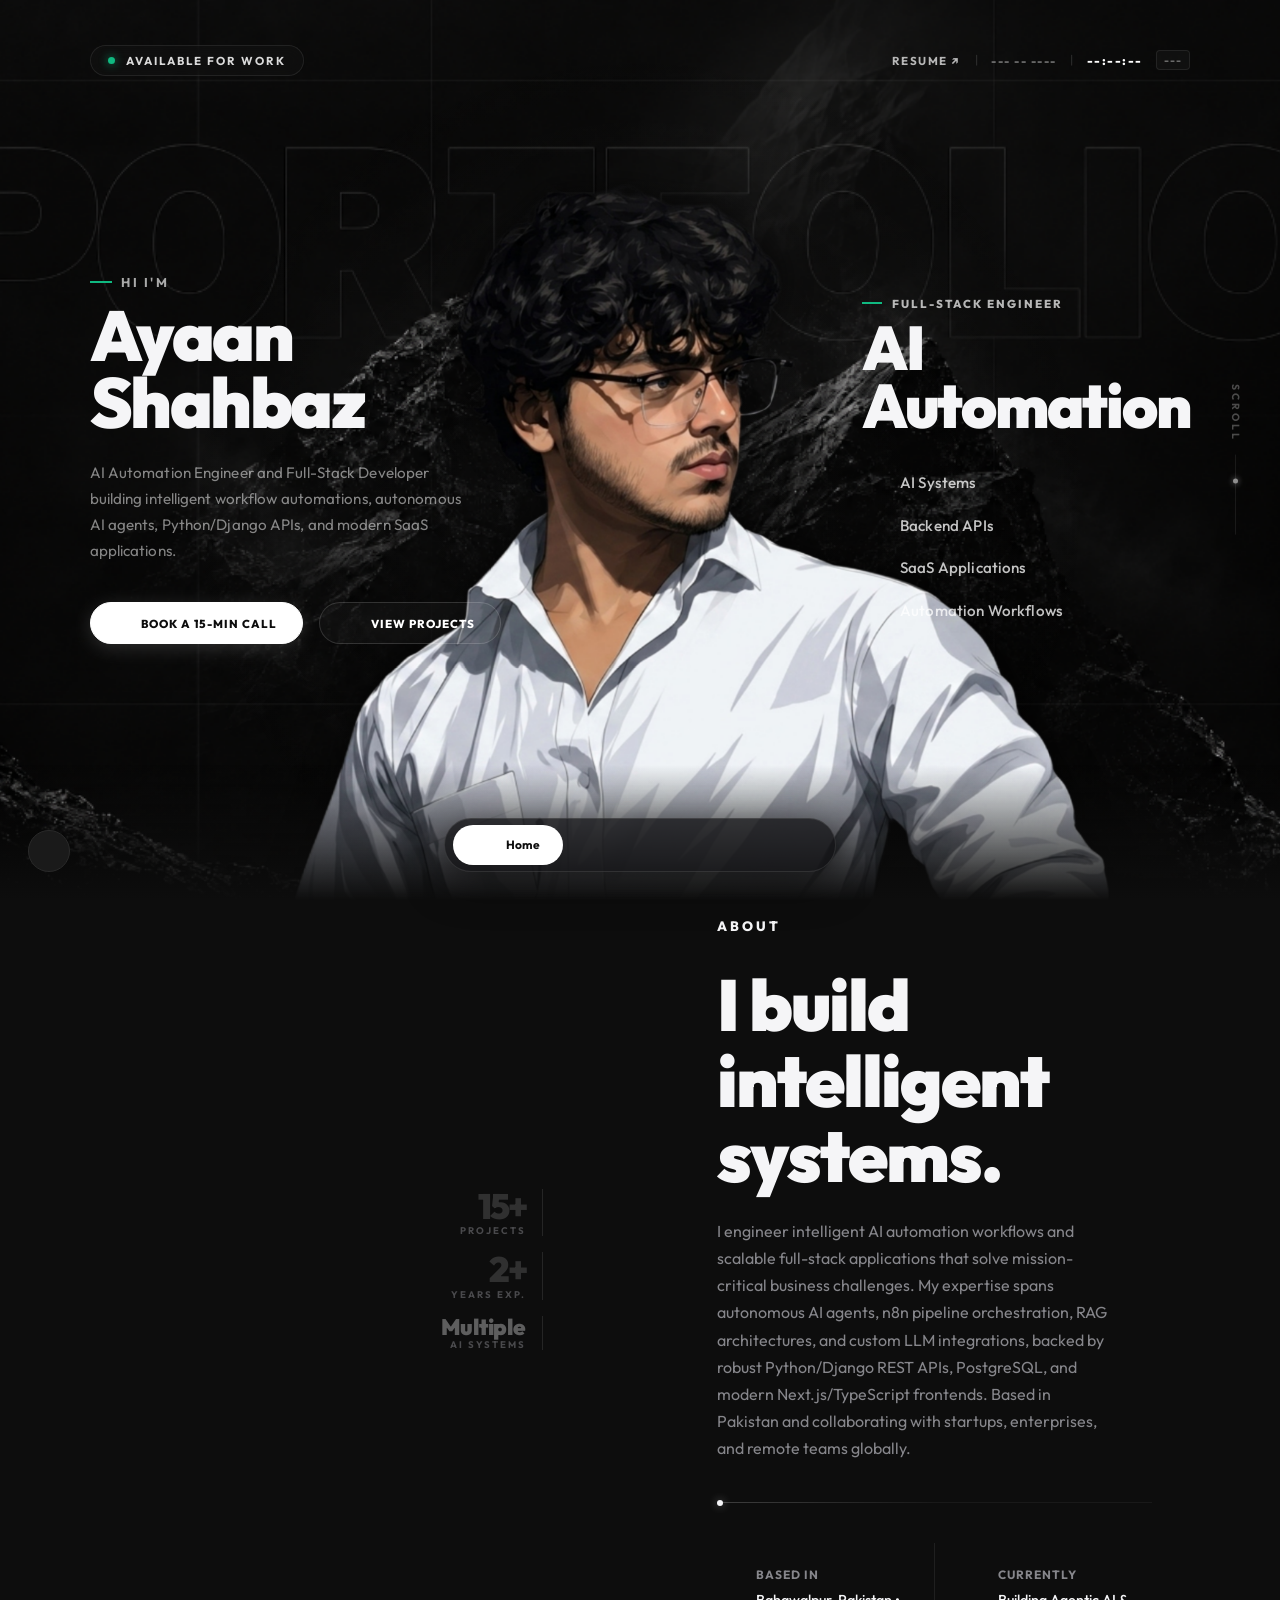
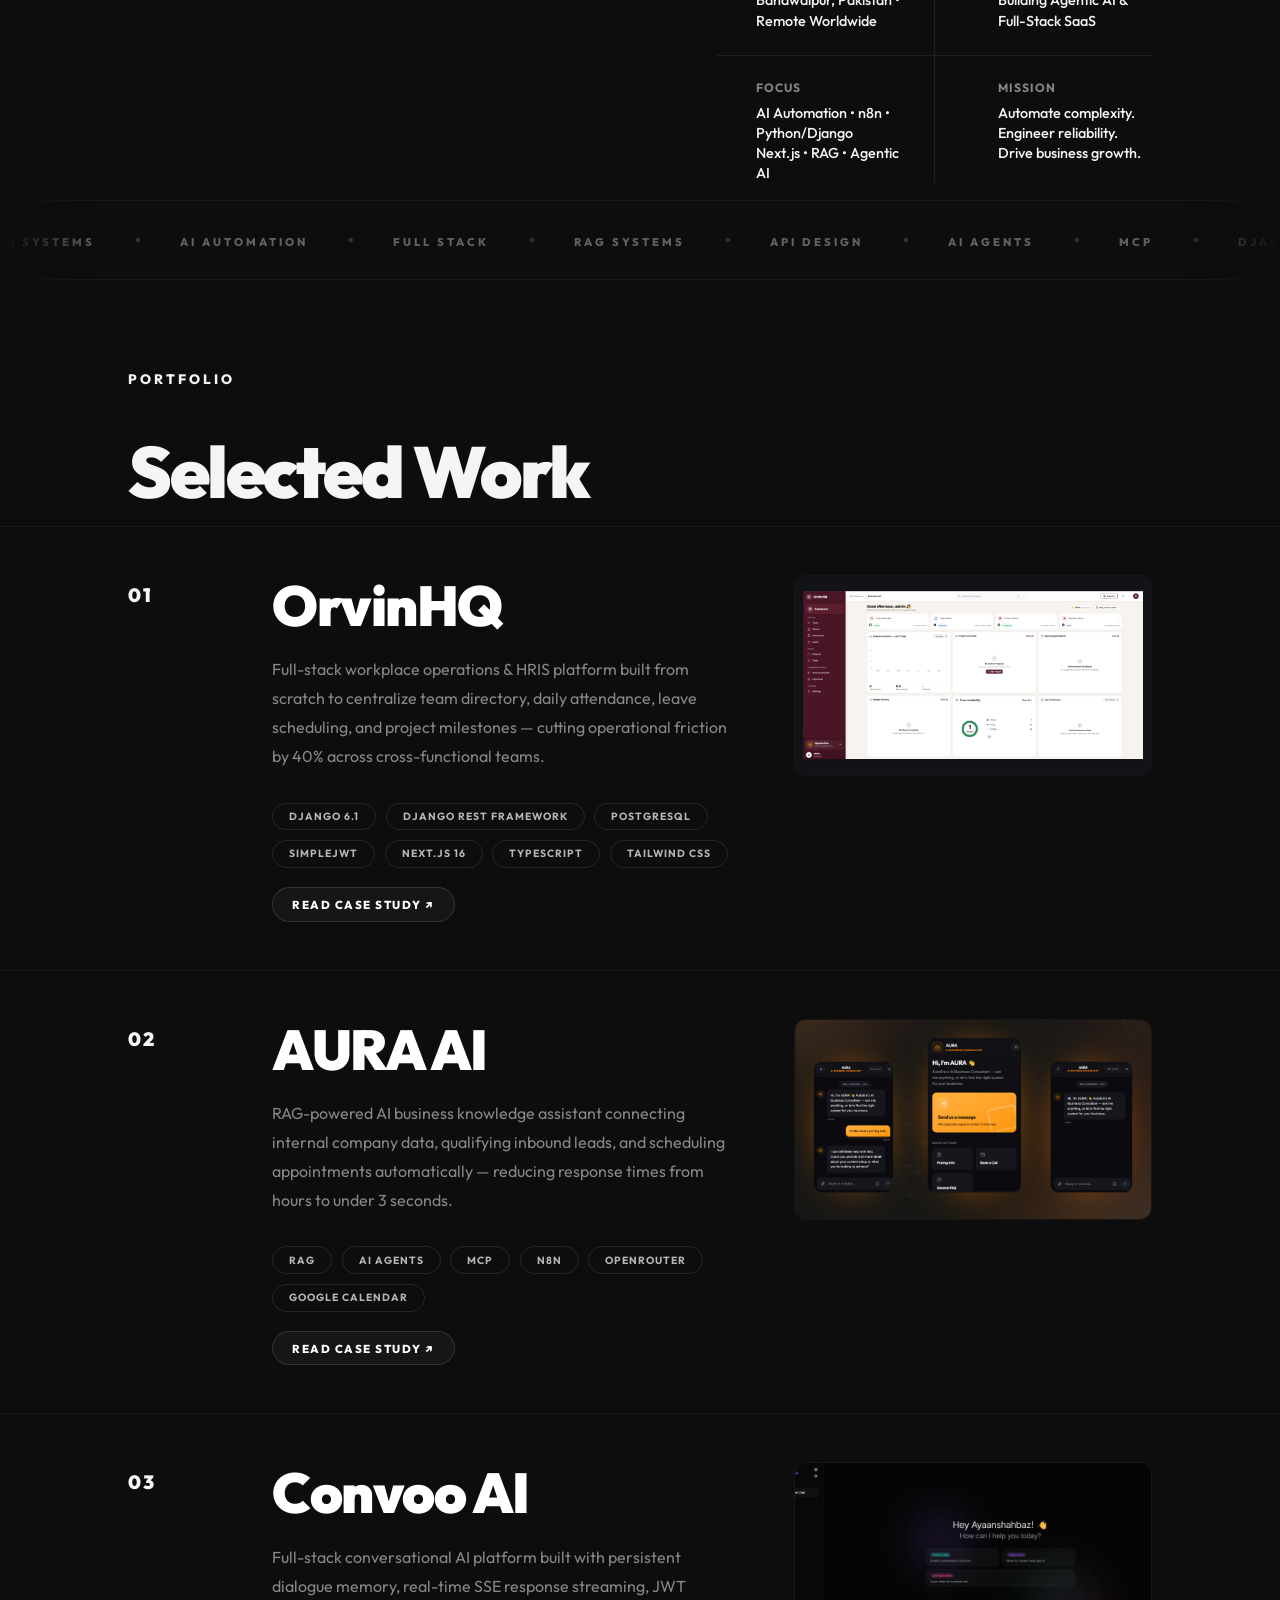
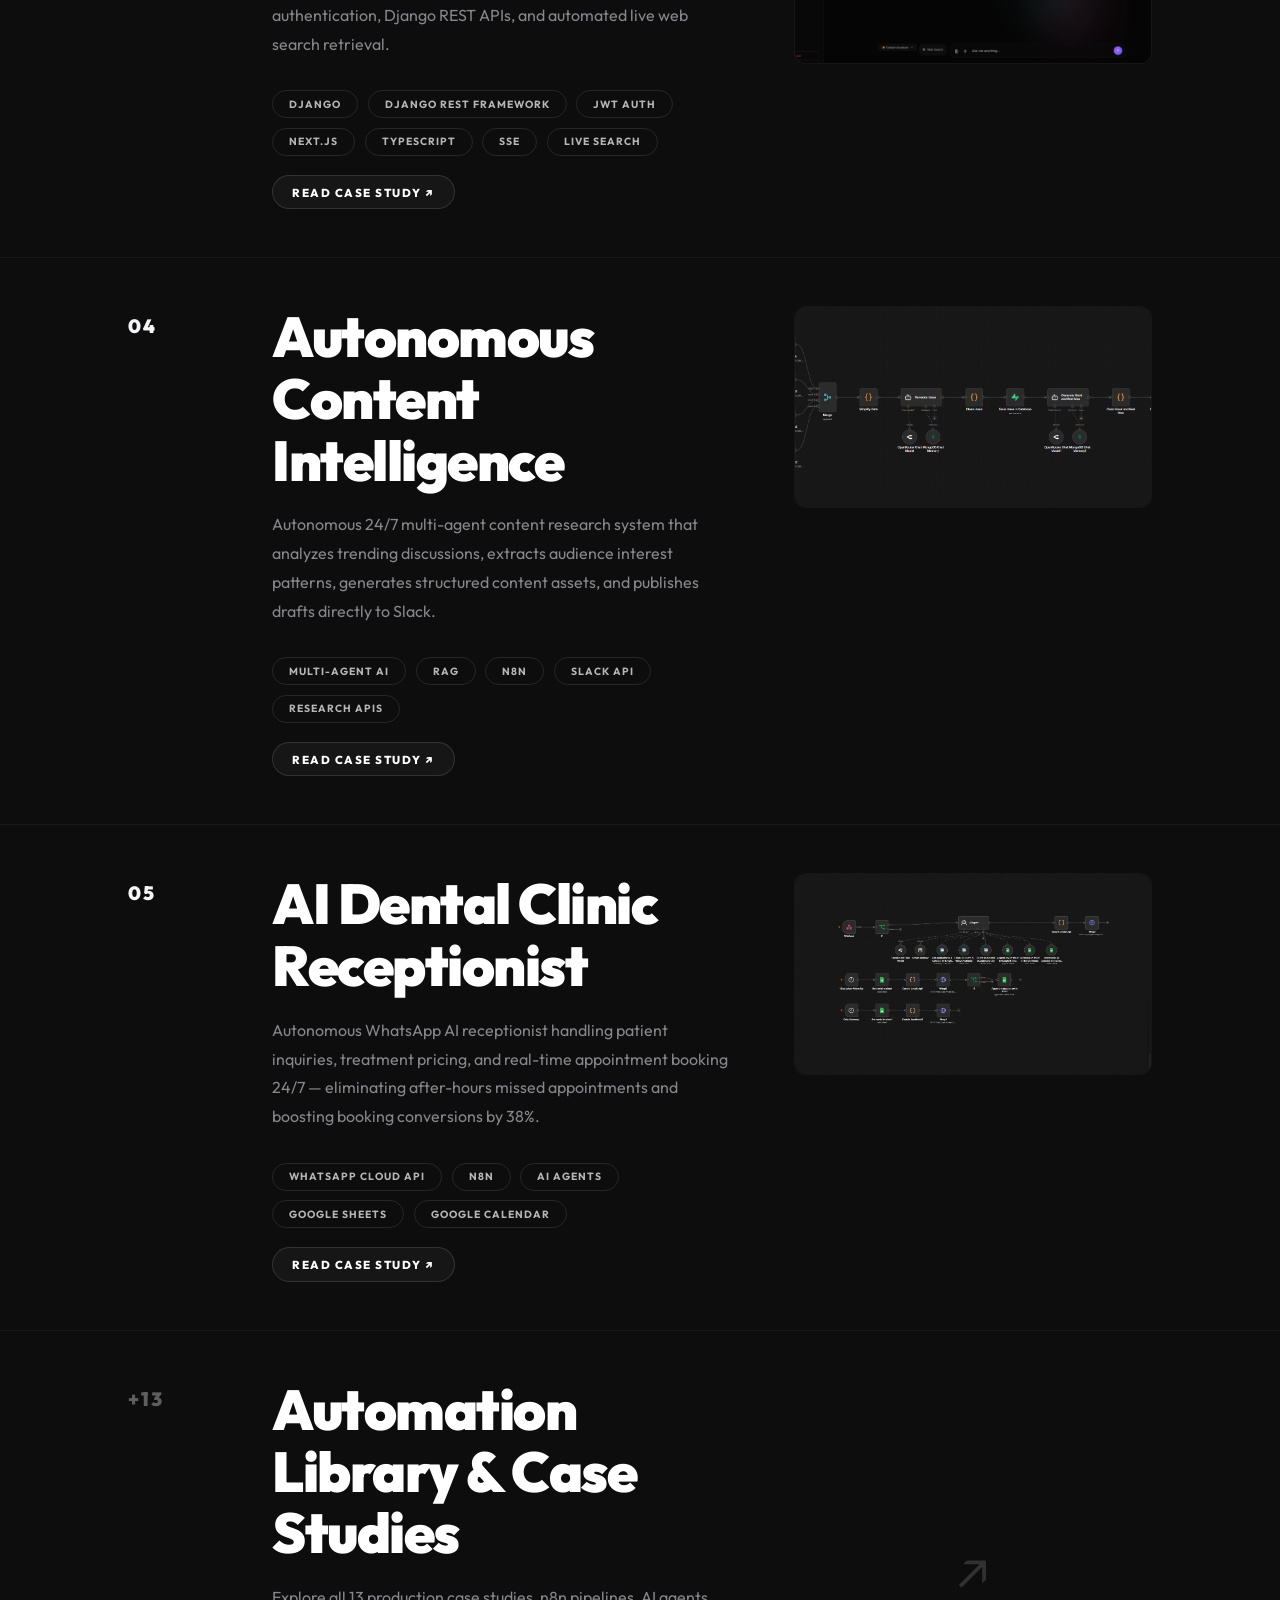
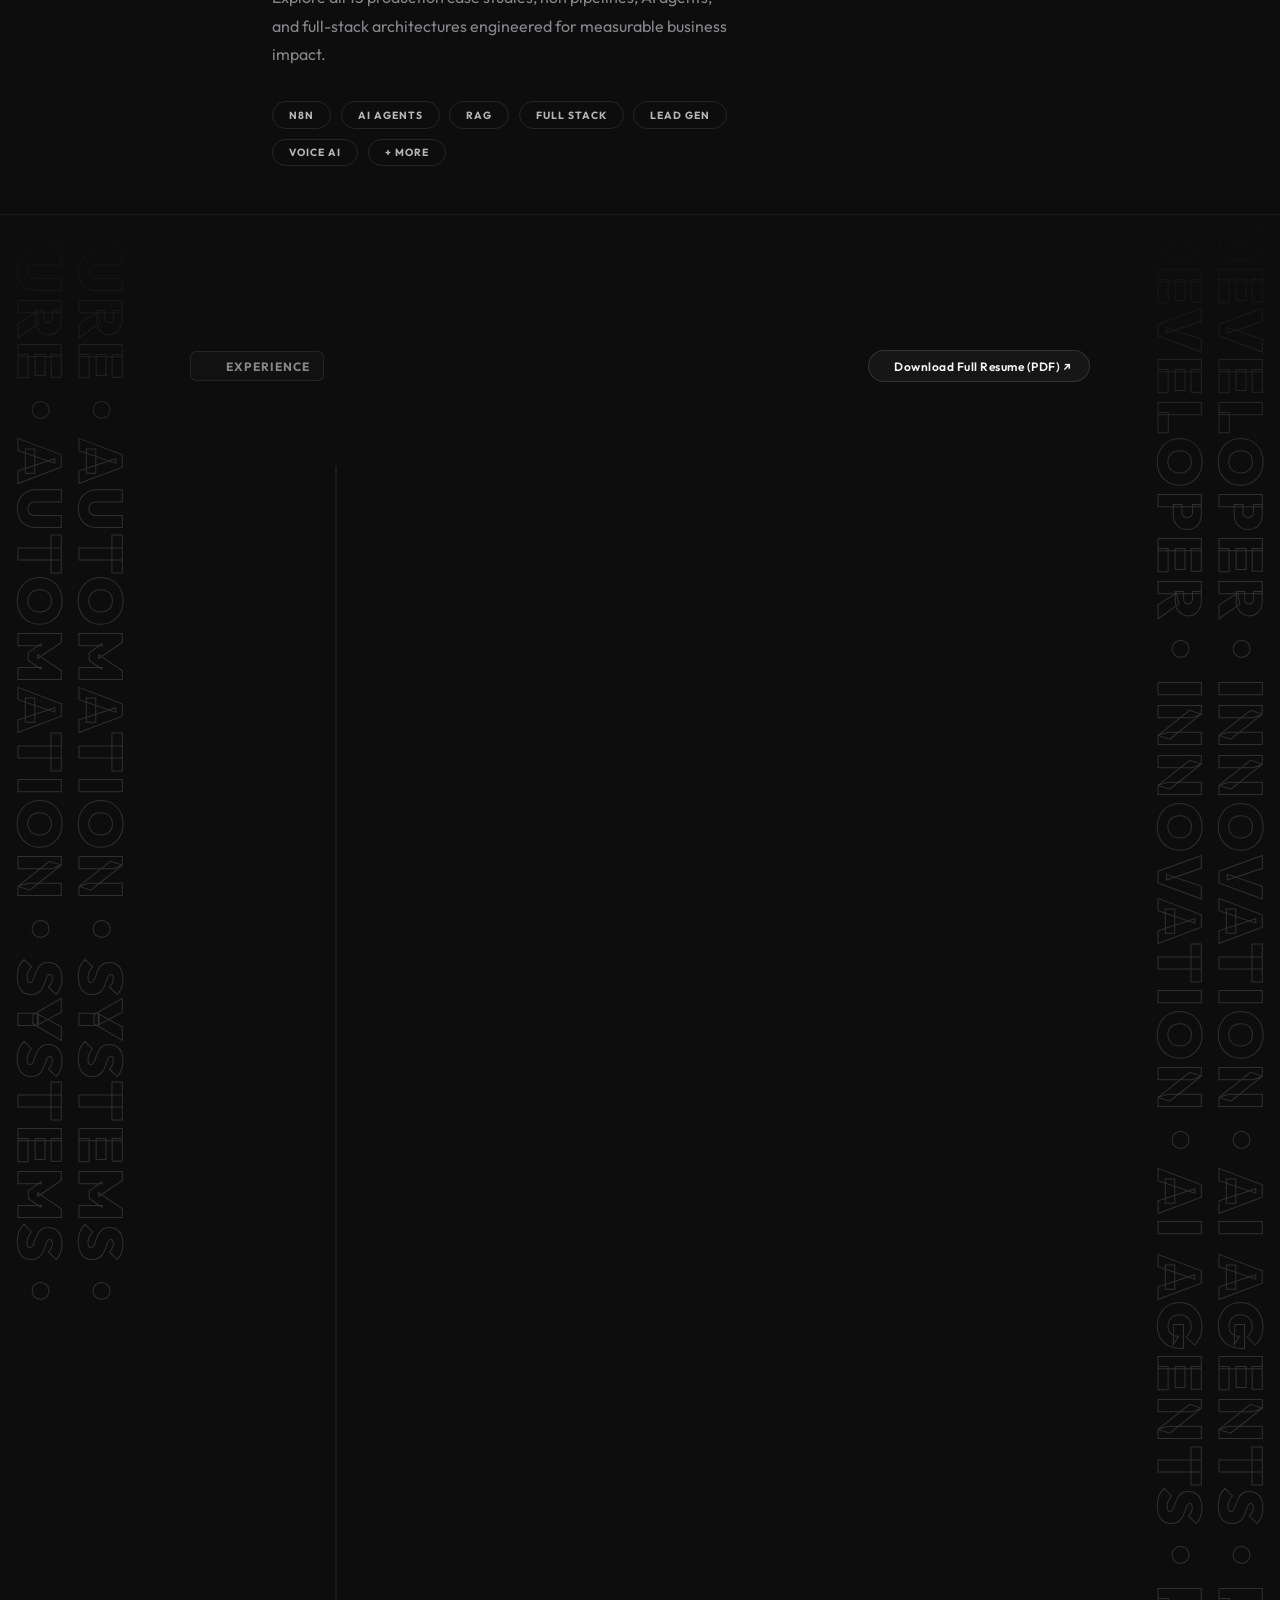
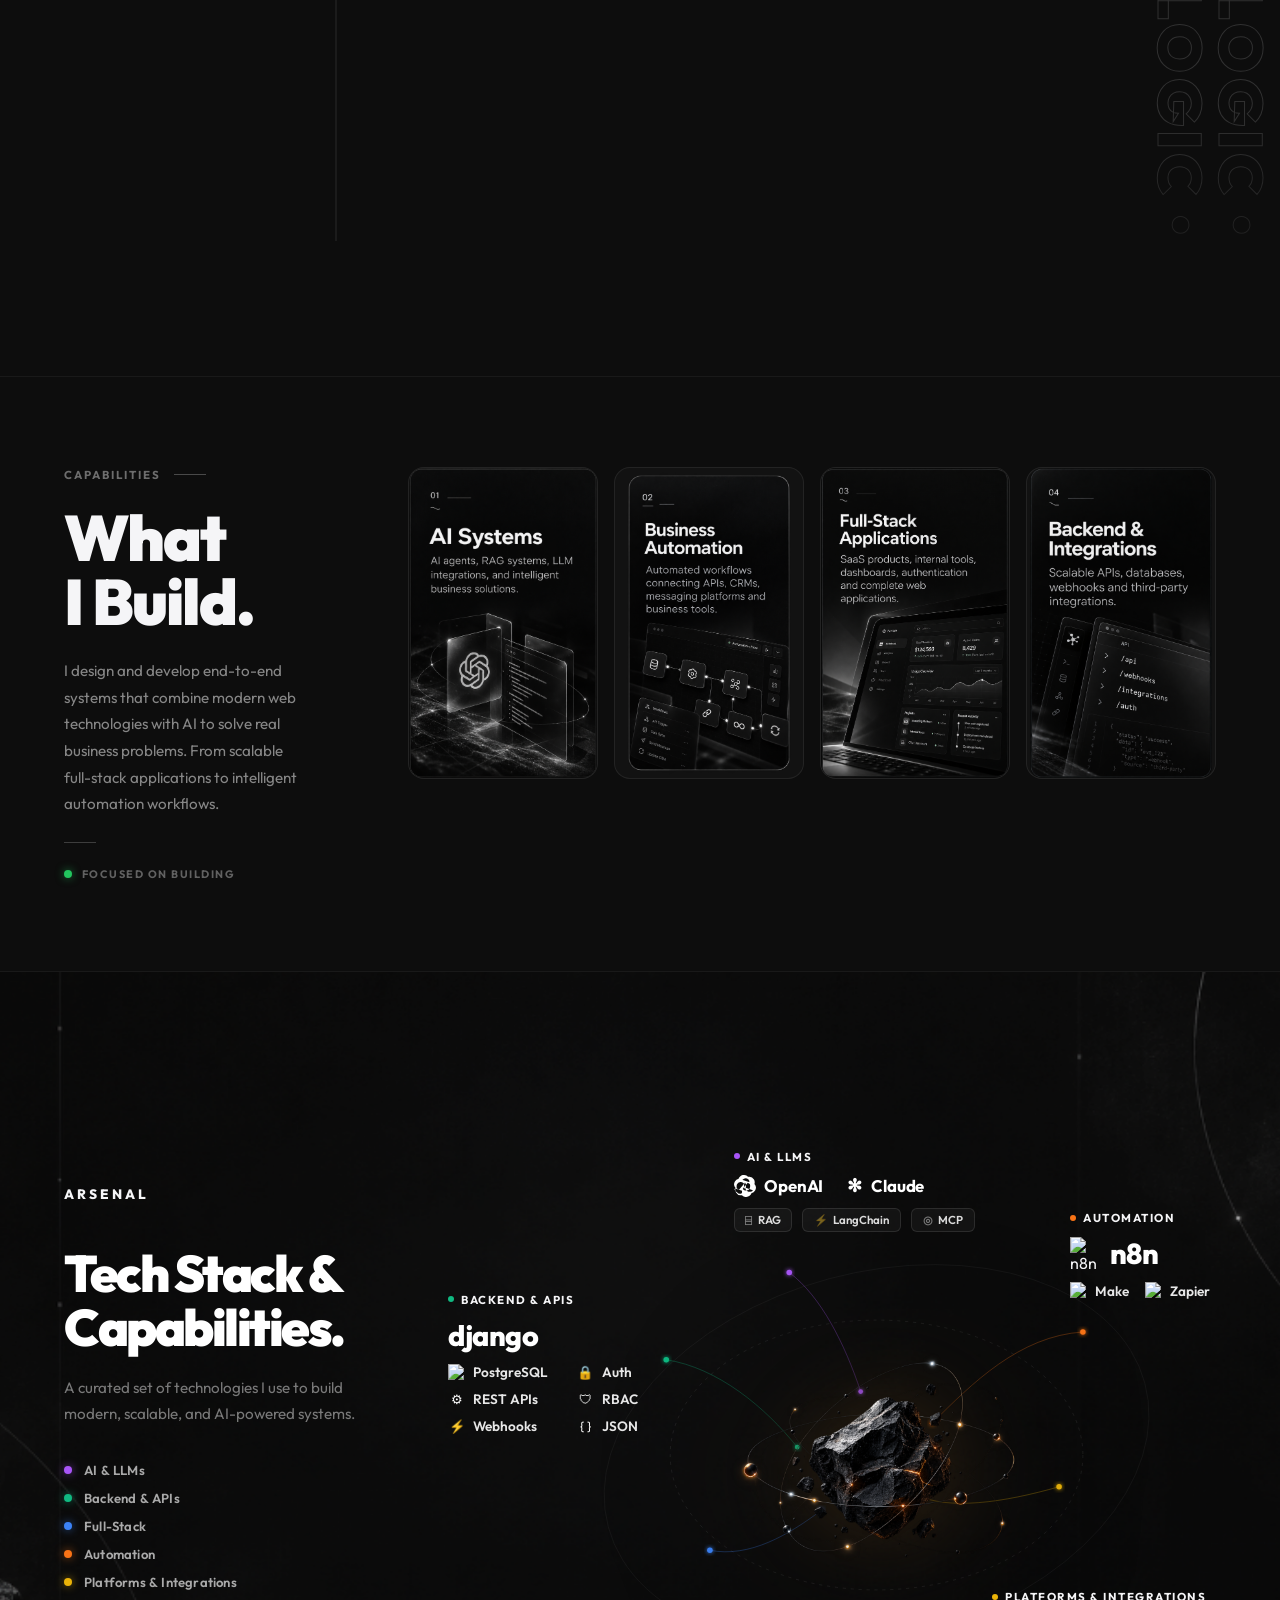
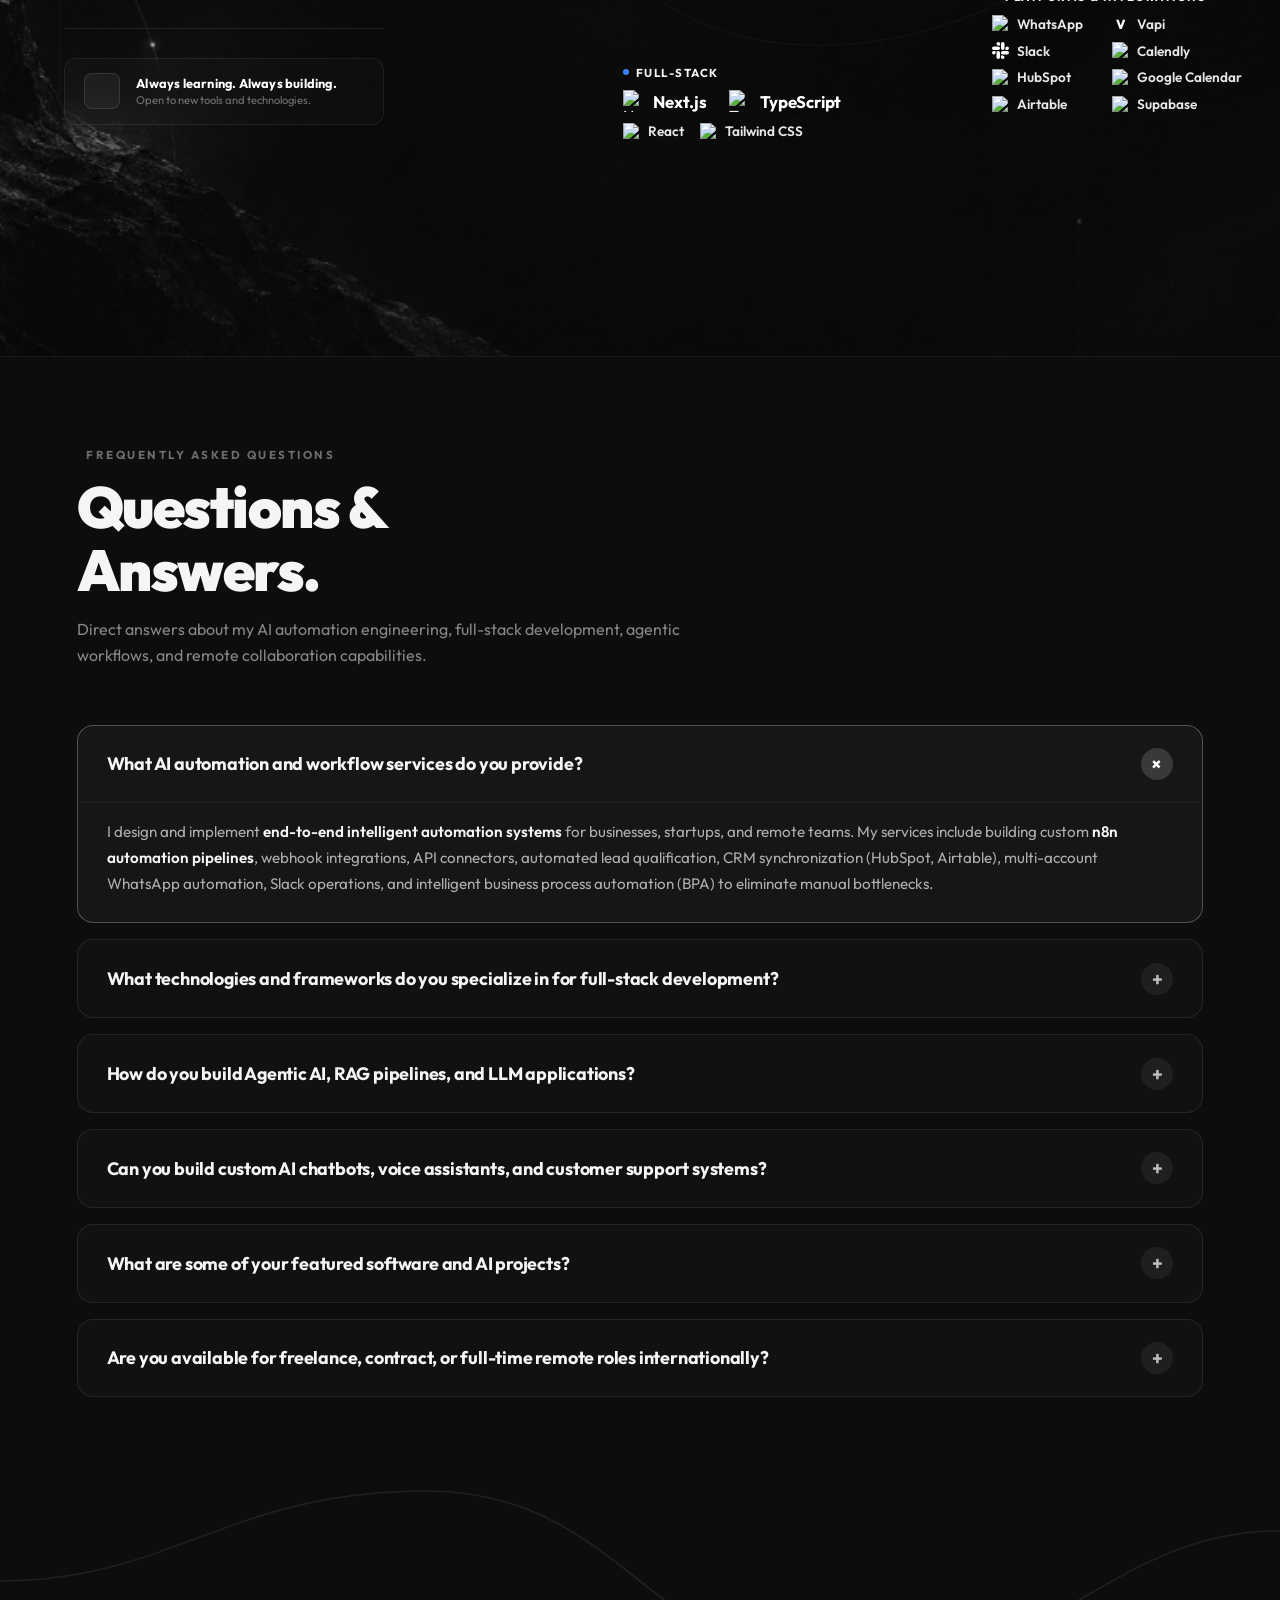
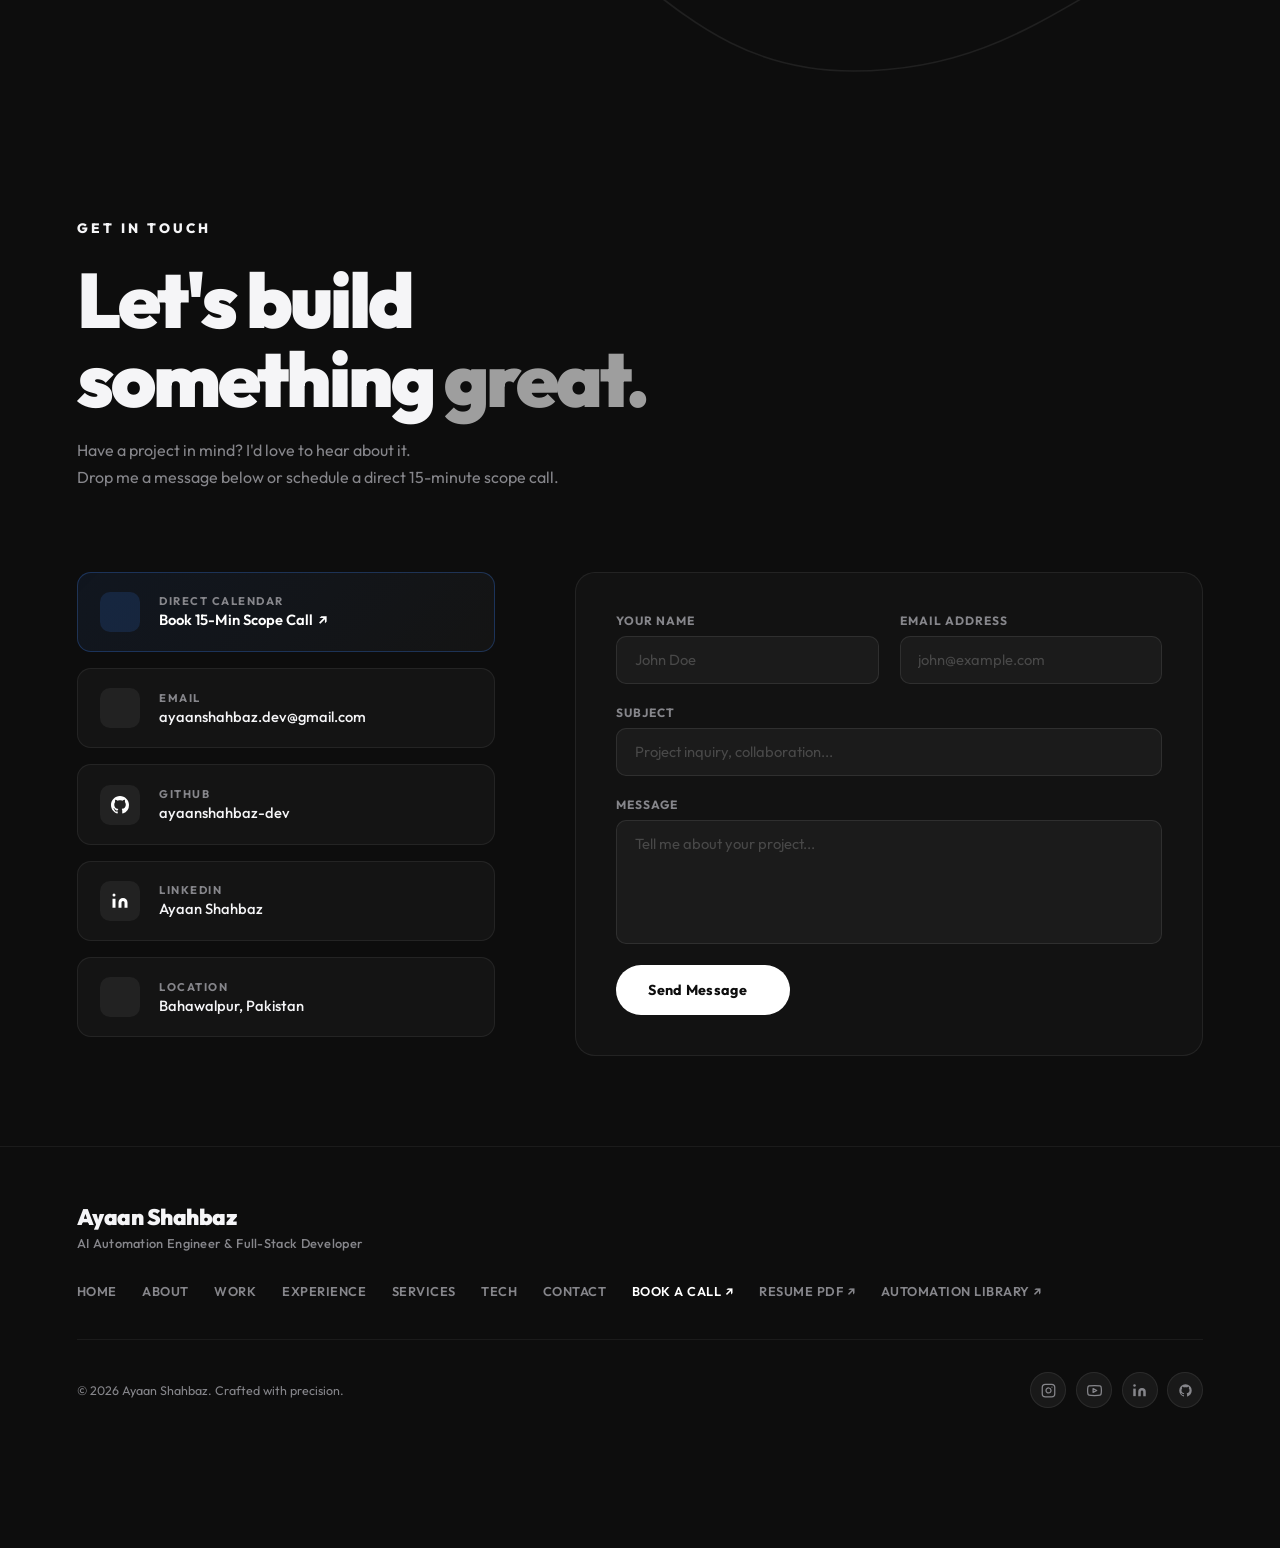
==== commit 5dc60a3b: "feat(mobile): implement zero-crop background scaling, safe areas, and touch enhancements across port" ====
--- a/index.html
+++ b/index.html
@@ -3,7 +3,7 @@
 
 <head>
     <meta charset="UTF-8">
-    <meta name="viewport" content="width=device-width, initial-scale=1.0">
+    <meta name="viewport" content="width=device-width, initial-scale=1.0, viewport-fit=cover">
     <meta name="google-site-verification" content="K7KlaQrRZmcWqzyYBGBYVQUicsQe5eiBWRBfL4NghfY" />
 
     <script>
@@ -599,7 +599,7 @@
     <!-- Floating Controls (Right) -->
     <div class="floating-controls">
         <button class="float-btn" aria-label="Back to Top" id="backToTopBtn" title="Back to Top"
-            onclick="window.scrollTo({top: 0, behavior: 'smooth'})"
+            onclick="if(window.lenis){window.lenis.scrollTo(0);}else{window.scrollTo({top: 0, behavior: 'smooth'});}"
             style="opacity:0;pointer-events:none;transform:translateY(12px);">
             <i data-lucide="arrow-up"></i>
         </button>
@@ -1216,28 +1216,23 @@
     <script>
         lucide.createIcons();
 
-        // Initialize Lenis Smooth Scrolling
+        // Initialize Lenis Smooth Scrolling (Optimized for Trackpads & Touchpads)
         const lenis = new Lenis({
-            duration: 1.2,
-            easing: (t) => Math.min(1, 1.001 - Math.pow(2, -10 * t)), // Apple-like ease
-            direction: 'vertical',
-            gestureDirection: 'vertical',
-            smooth: true,
-            mouseMultiplier: 1,
-            smoothTouch: false,
-            touchMultiplier: 2,
+            lerp: 0.1,
+            wheelMultiplier: 1.0,
+            touchMultiplier: 1.2,
+            smoothWheel: true,
+            syncTouch: false,
         });
         window.lenis = lenis;
 
-        function raf(time) {
-            lenis.raf(time);
-            requestAnimationFrame(raf);
-        }
-
-        requestAnimationFrame(raf);
-
-        // Register ScrollTrigger
+        // Register ScrollTrigger and sync with Lenis
         gsap.registerPlugin(ScrollTrigger);
+        lenis.on('scroll', ScrollTrigger.update);
+        gsap.ticker.add((time) => {
+            lenis.raf(time * 1000);
+        });
+        gsap.ticker.lagSmoothing(0);
 
         // Fade out the hero mountain background into About section
         gsap.to([".hero-mountains-bg", ".bg-text"], {
--- a/style.css
+++ b/style.css
@@ -16,7 +16,28 @@
 }
 
 html {
-    scroll-behavior: smooth;
+    scroll-behavior: auto !important;
+}
+
+html.lenis,
+html.lenis body {
+    height: auto;
+}
+
+.lenis.lenis-smooth {
+    scroll-behavior: auto !important;
+}
+
+.lenis.lenis-smooth [data-lenis-prevent] {
+    overscroll-behavior: contain;
+}
+
+.lenis.lenis-stopped {
+    overflow: hidden;
+}
+
+.lenis.lenis-scrolling iframe {
+    pointer-events: none;
 }
 
 body {
@@ -1870,20 +1891,20 @@
 /* Bottom Nav — Mobile Responsive */
 @media (max-width: 600px) {
     .bottom-nav {
-        bottom: 14px;
+        bottom: max(12px, env(safe-area-inset-bottom));
     }
 
     /* On very small screens collapse active item too — no label */
     .bnav-item,
     .bnav-item.active {
-        width: 46px !important;
+        width: 42px !important;
         gap: 0 !important;
-        padding: 0 5px !important;
+        padding: 0 3px !important;
     }
 
     .bnav-inner {
         gap: 2px;
-        padding: 6px 6px;
+        padding: 5px 6px;
     }
 
     .bnav-label {
@@ -1902,14 +1923,15 @@
         min-width: 16px;
     }
 
+    /* Float settings and back-to-top cleanly above the dock so they NEVER collide */
     .floating-controls {
-        bottom: 14px;
+        bottom: calc(max(12px, env(safe-area-inset-bottom)) + 58px);
         right: 14px;
         gap: 8px;
     }
 
     .settings-control {
-        bottom: 14px;
+        bottom: calc(max(12px, env(safe-area-inset-bottom)) + 58px);
         left: 14px;
     }
 
@@ -2882,7 +2904,7 @@
 .wib-card-visual img {
     width: 100%;
     height: 100%;
-    object-fit: cover;
+    object-fit: contain;
     object-position: center;
     display: block;
     transition: transform 0.6s ease;
@@ -2958,10 +2980,16 @@
 @media (max-width: 480px) {
     .wib-cards {
         grid-template-columns: 1fr;
+        max-width: 380px;
+        margin: 0 auto;
     }
 
     .wib-card-visual {
-        aspect-ratio: 16 / 9;
+        aspect-ratio: 548 / 904;
+    }
+
+    .wib-card-visual img {
+        object-fit: contain;
     }
 }
 
@@ -4086,6 +4114,47 @@
     .htb-right {
         justify-content: center;
     }
+
+    /* Zero-Crop Hero Mountains Background — Full 'PORTFOLIO' text completely visible */
+    .hero-mountains-bg {
+        background-size: 100% auto;
+        background-repeat: no-repeat;
+        background-position: center 6%;
+        mask-image: linear-gradient(to bottom, black 72%, transparent 100%);
+        -webkit-mask-image: linear-gradient(to bottom, black 72%, transparent 100%);
+    }
+
+    /* Zero-Crop Tech Cosmic Overlay */
+    .tech-bg-overlay {
+        background-size: contain;
+        background-repeat: no-repeat;
+        background-position: center 15%;
+        opacity: 0.45;
+    }
+
+    /* Selected Work Screenshots: Aspect-ratio preservation, zero UI cropping */
+    .wl-grid-right img {
+        width: 100%;
+        height: auto;
+        aspect-ratio: 16 / 9;
+        object-fit: contain;
+        background: #090a0d;
+        border-radius: 12px;
+        border: 1px solid rgba(255, 255, 255, 0.08);
+    }
+
+    /* iOS Safari Auto-Zoom Fix on Input Focus (min 16px font-size) */
+    .cf-group input,
+    .cf-group textarea {
+        font-size: 16px !important;
+    }
+
+    /* Native App Touch Feedback */
+    .btn:active,
+    .wl-item:active,
+    .contact-info-card:active {
+        transform: scale(0.985);
+    }
 }
 
 /* ============================================================
@@ -5000,19 +5069,20 @@
     color: #fff;
 }
 
-/* Mobile Responsiveness */
+/* Case Study Modal Mobile Responsiveness */
 @media (max-width: 900px) {
     .csm-drawer {
         width: 100vw;
     }
 
     .csm-header {
-        padding: 1rem 1.4rem;
+        padding: 0.9rem 1.25rem;
+        padding-top: max(0.9rem, env(safe-area-inset-top));
     }
 
     .csm-body {
-        padding: 1.8rem 1.4rem 3rem;
-        gap: 2rem;
+        padding: 1.6rem 1.2rem 3rem;
+        gap: 1.8rem;
     }
 
     .csm-grid-two-col {
@@ -5020,7 +5090,8 @@
     }
 
     .csm-footer {
-        padding: 1rem 1.4rem;
+        padding: 1rem 1.2rem;
+        padding-bottom: max(1.2rem, env(safe-area-inset-bottom));
     }
 
     .csm-nav-meta {
@@ -5030,4 +5101,94 @@
     .csm-nav-btn {
         padding: 0.6rem 0.9rem;
     }
+}
+
+@media (max-width: 640px) {
+    .csm-header {
+        padding: 0.8rem 1rem;
+        padding-top: max(0.8rem, env(safe-area-inset-top));
+        gap: 0.6rem;
+    }
+
+    .csm-header-left {
+        gap: 0.65rem;
+    }
+
+    .csm-header-actions {
+        gap: 0.5rem;
+    }
+
+    .csm-copy-btn .csm-copy-text {
+        display: none;
+    }
+
+    .csm-copy-btn {
+        width: 36px;
+        height: 36px;
+        padding: 0;
+        justify-content: center;
+        border-radius: 50%;
+    }
+
+    .csm-close-btn {
+        width: 36px;
+        height: 36px;
+    }
+
+    .csm-type-pill {
+        font-size: 0.58rem;
+        padding: 0.15rem 0.5rem;
+        max-width: 140px;
+        white-space: nowrap;
+        overflow: hidden;
+        text-overflow: ellipsis;
+    }
+
+    .csm-main-title {
+        font-size: clamp(1.85rem, 8vw, 2.6rem);
+        letter-spacing: -1px;
+    }
+
+    .csm-subtitle {
+        font-size: 0.88rem;
+        line-height: 1.6;
+    }
+
+    /* 2x2 Clean Metrics Grid */
+    .csm-metrics-grid {
+        grid-template-columns: repeat(2, 1fr) !important;
+        gap: 0.55rem !important;
+    }
+
+    .csm-metric-card {
+        padding: 0.85rem 1rem !important;
+    }
+
+    .csm-metric-val {
+        font-size: 1.4rem !important;
+    }
+
+    .csm-metric-lbl {
+        font-size: 0.62rem !important;
+        letter-spacing: 1px !important;
+    }
+
+    /* Zero-Crop Case Study Hero Visual */
+    .csm-visual-wrap {
+        border-radius: 12px;
+    }
+
+    .csm-hero-img {
+        object-fit: contain !important;
+        background: #090a0d !important;
+    }
+
+    .csm-card {
+        padding: 1.25rem !important;
+    }
+
+    .csm-arch-flow,
+    .csm-challenges-grid {
+        grid-template-columns: 1fr !important;
+    }
 }
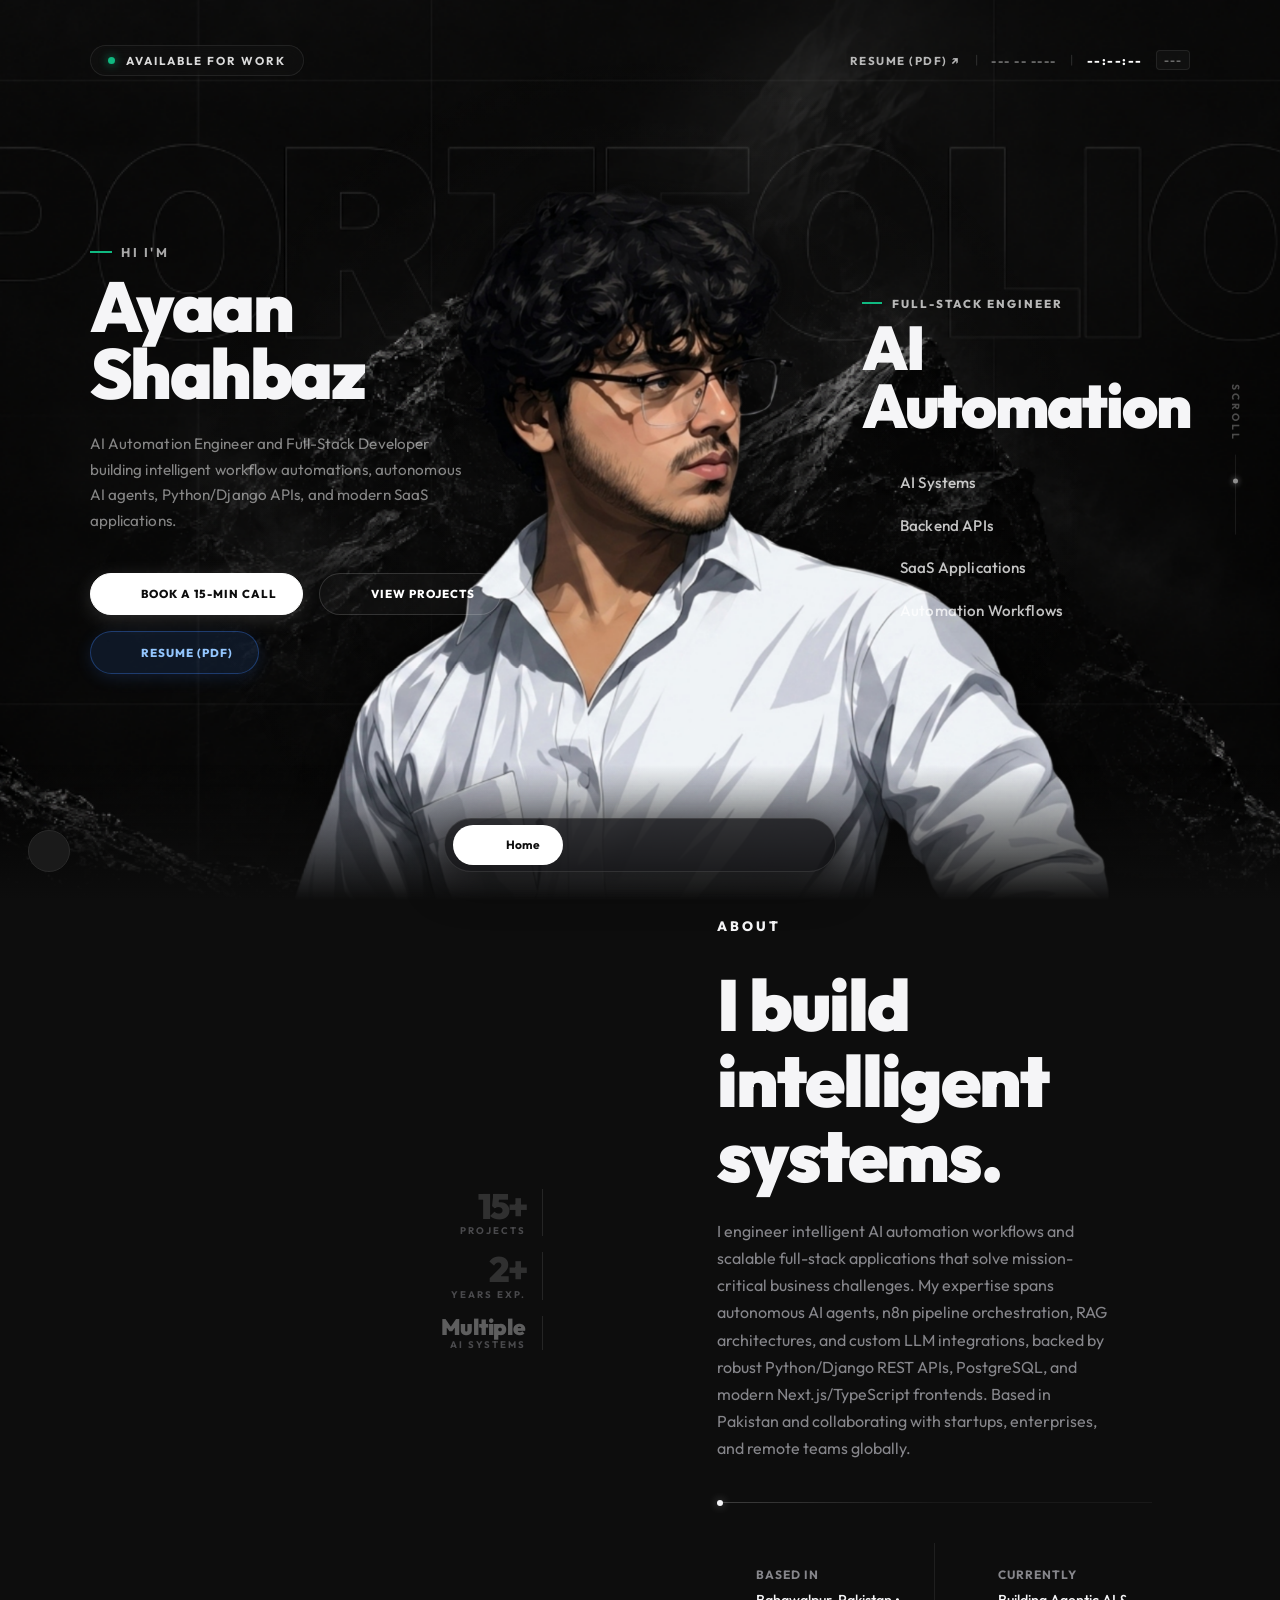
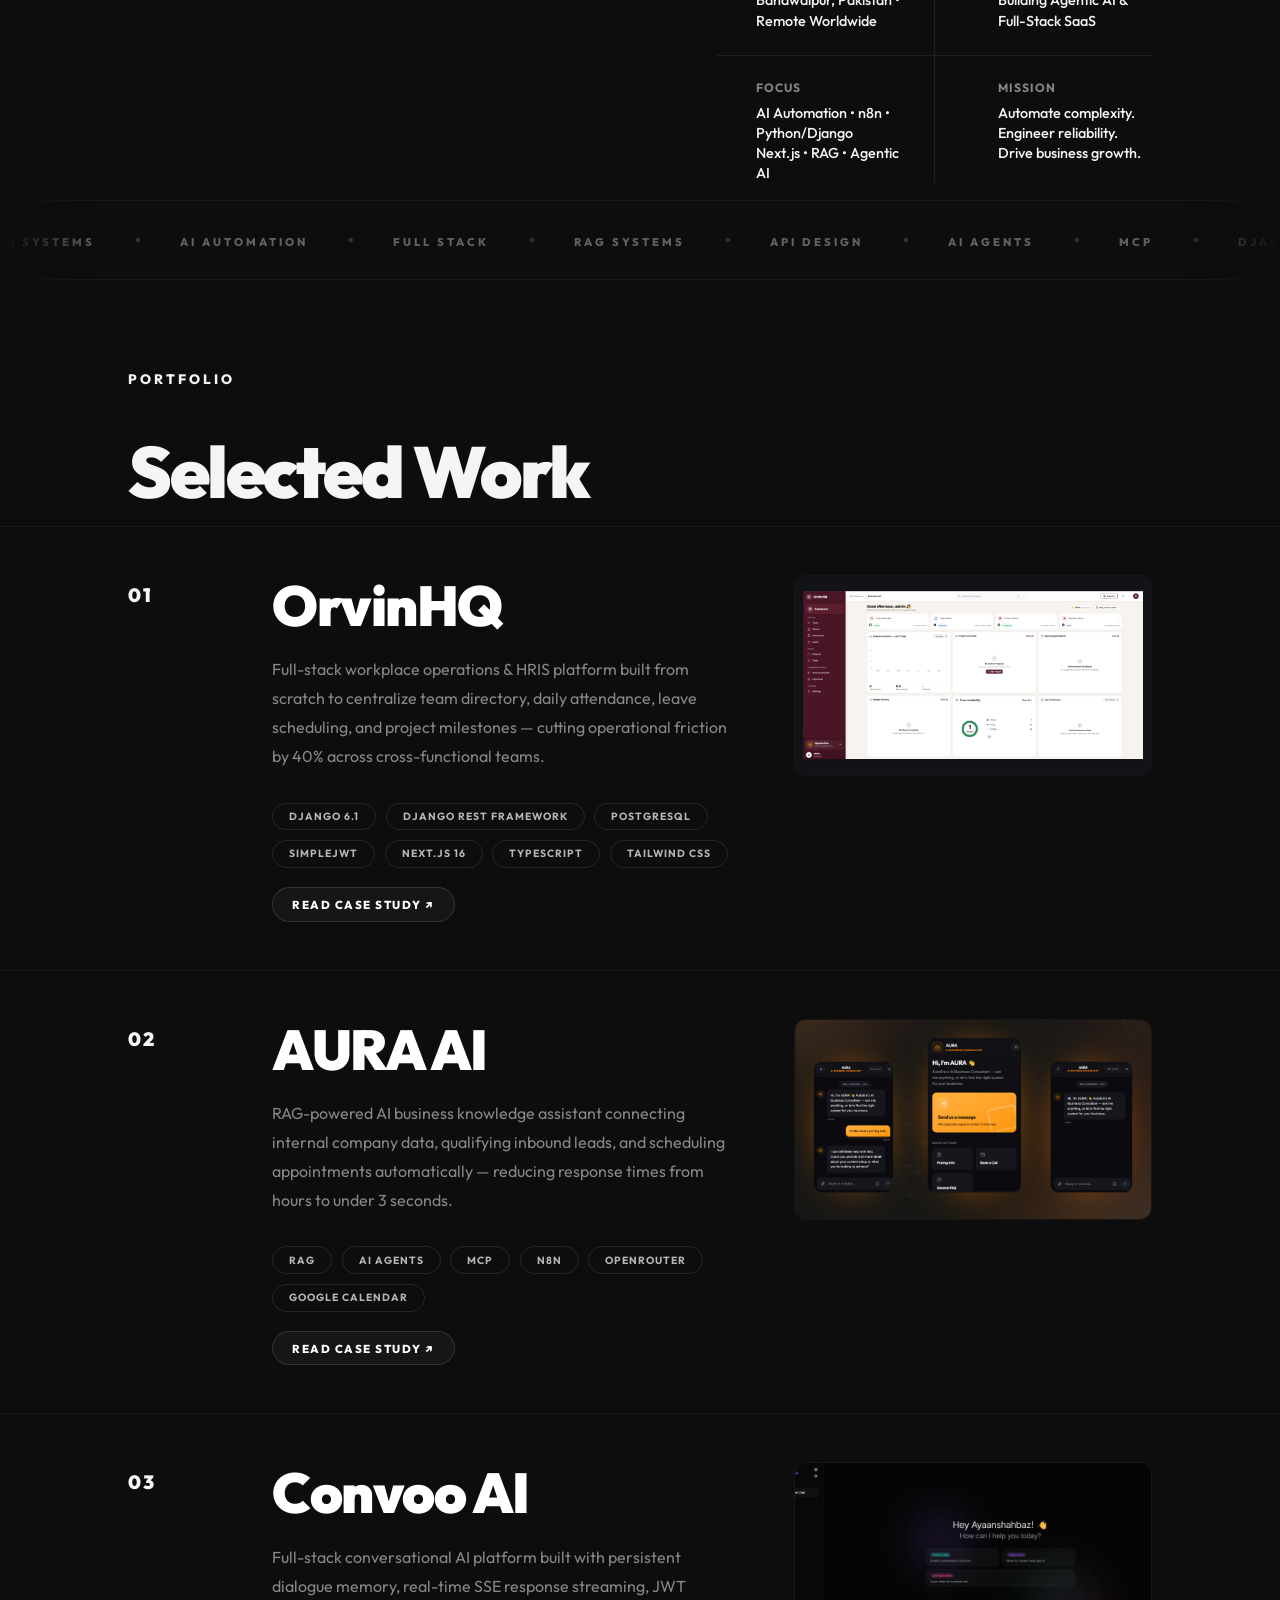
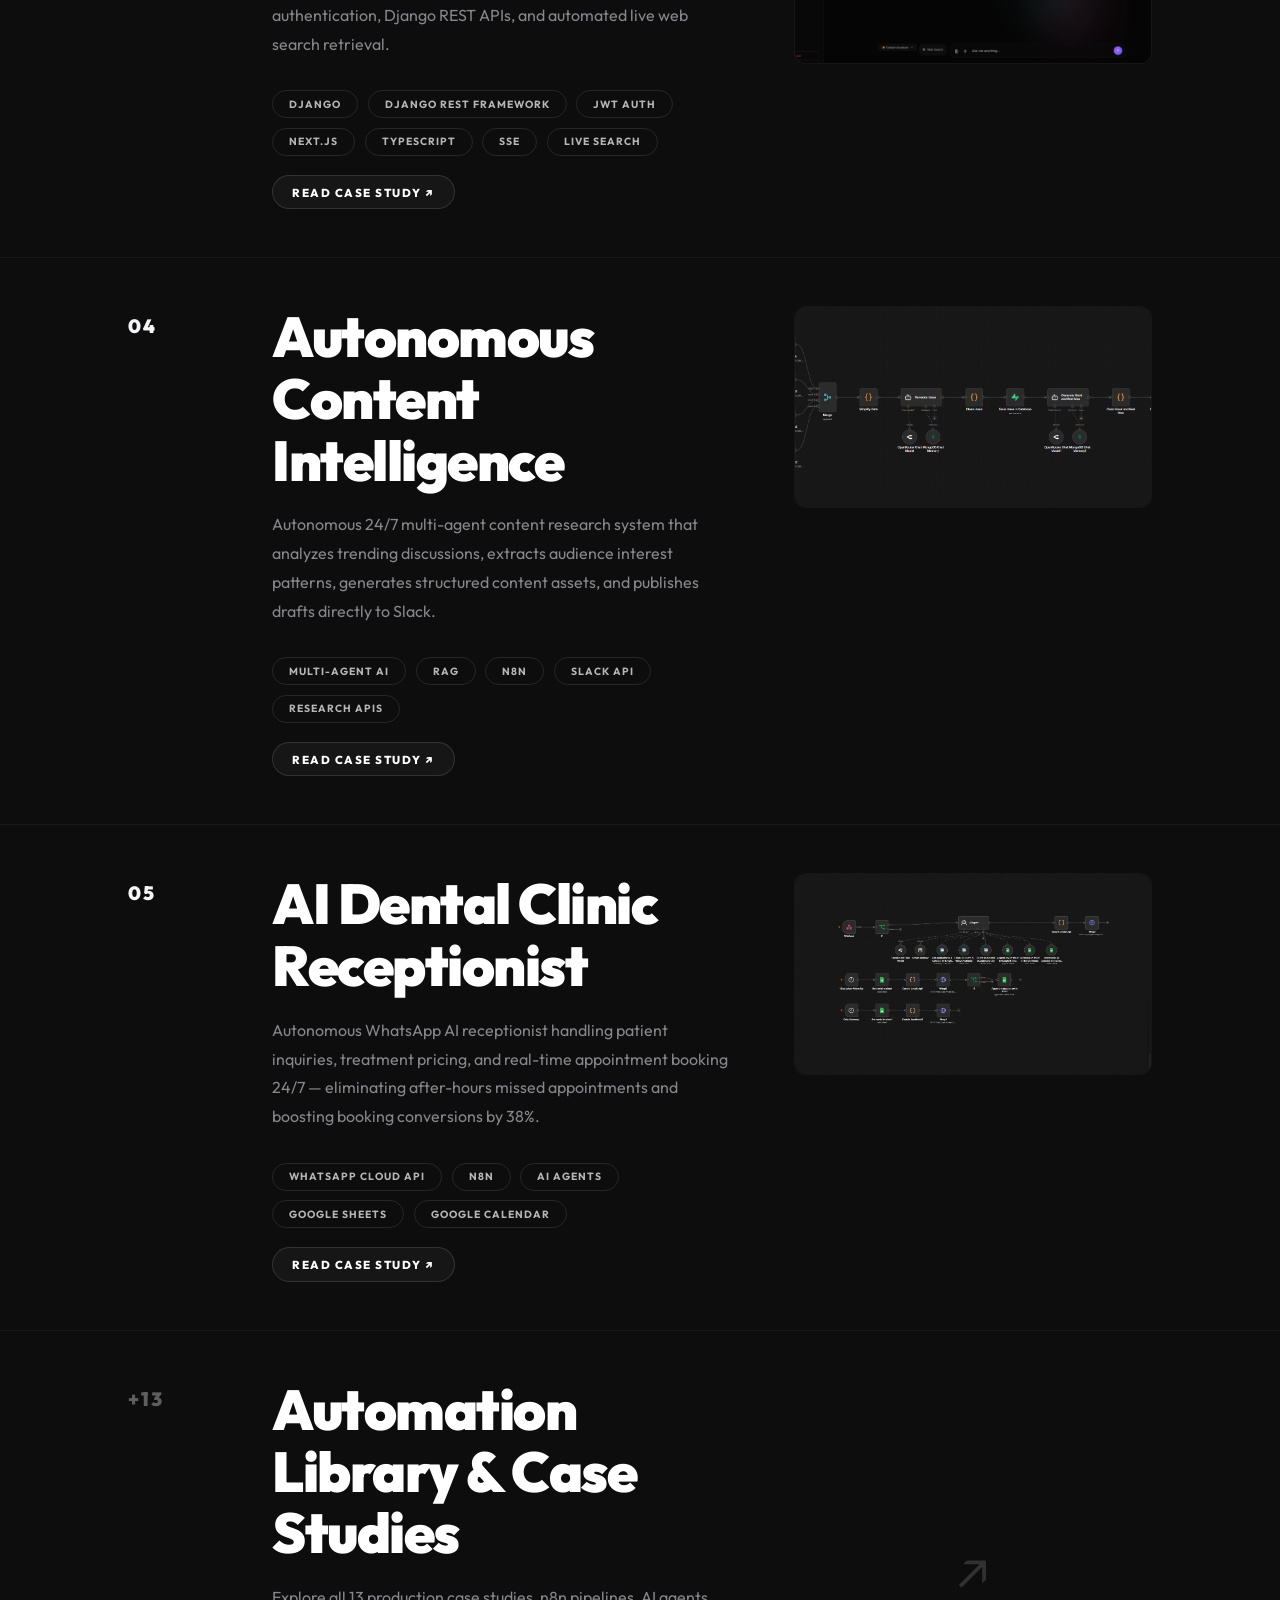
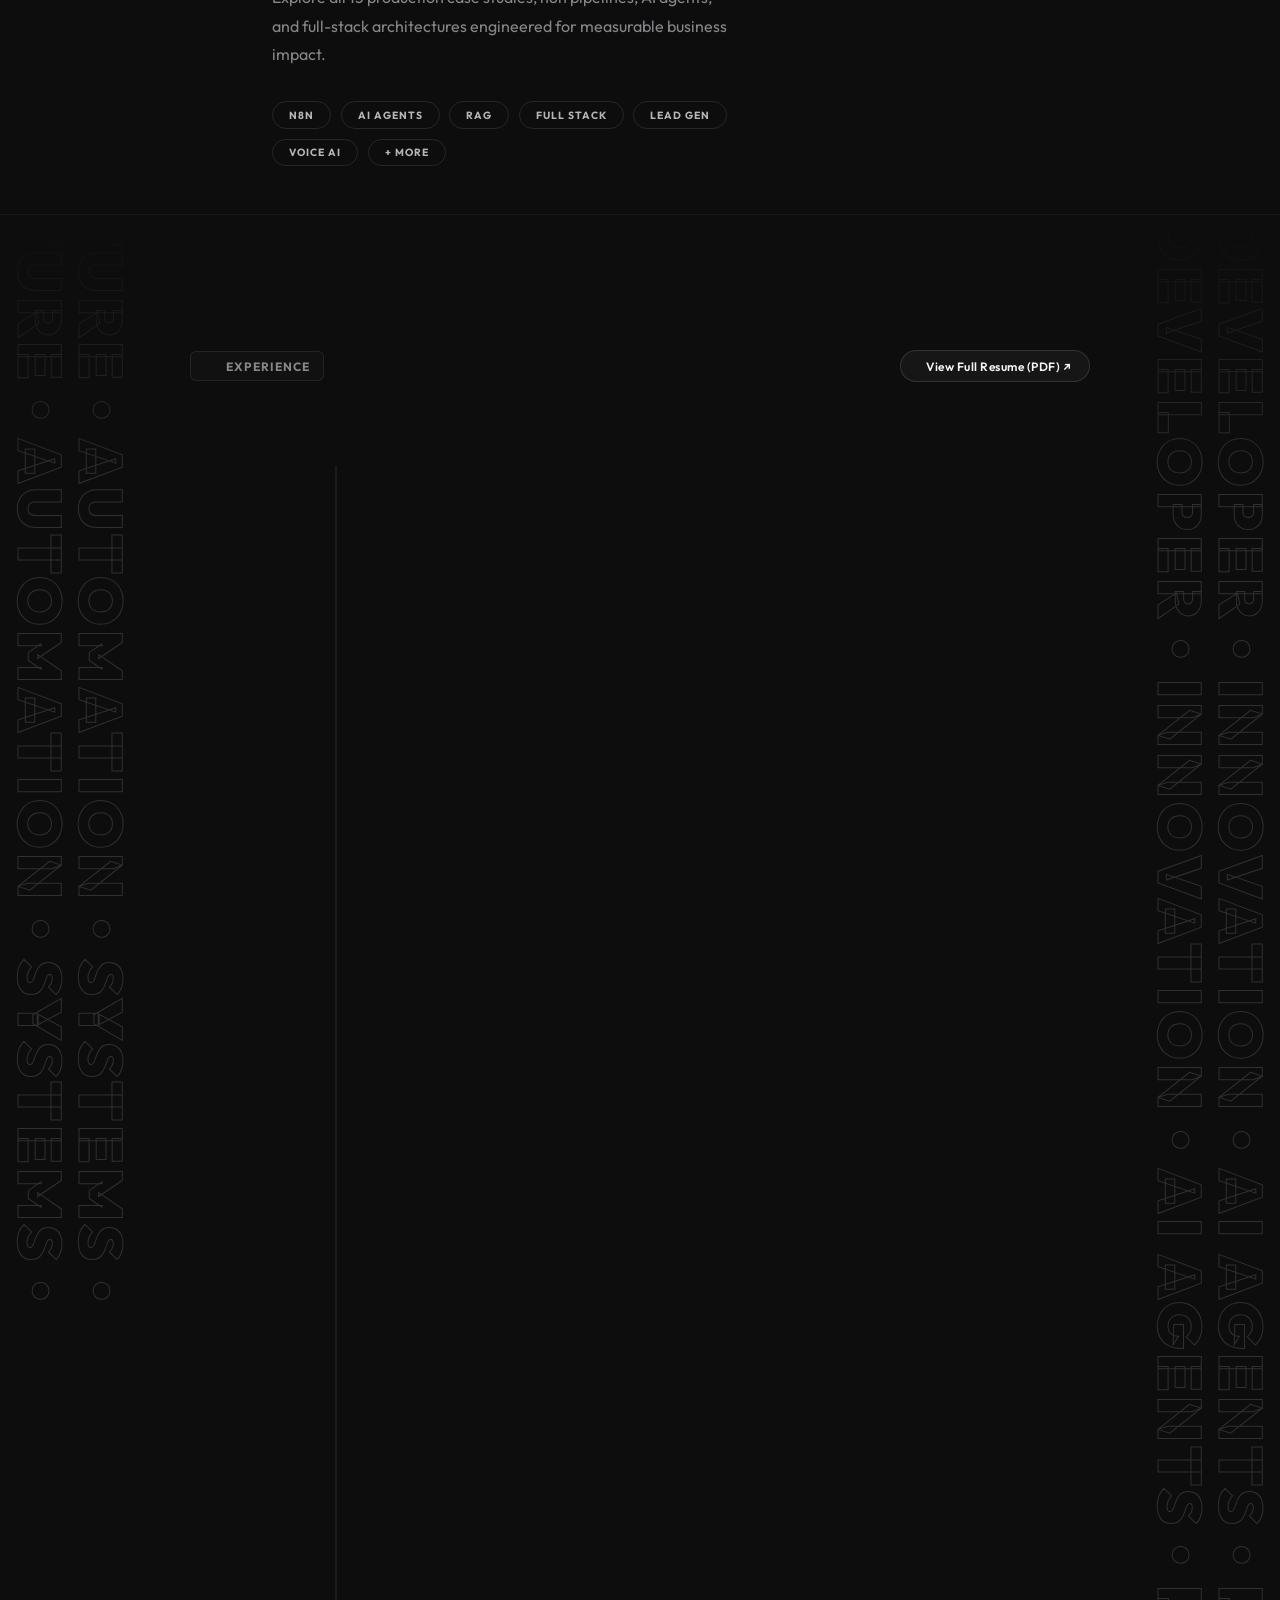
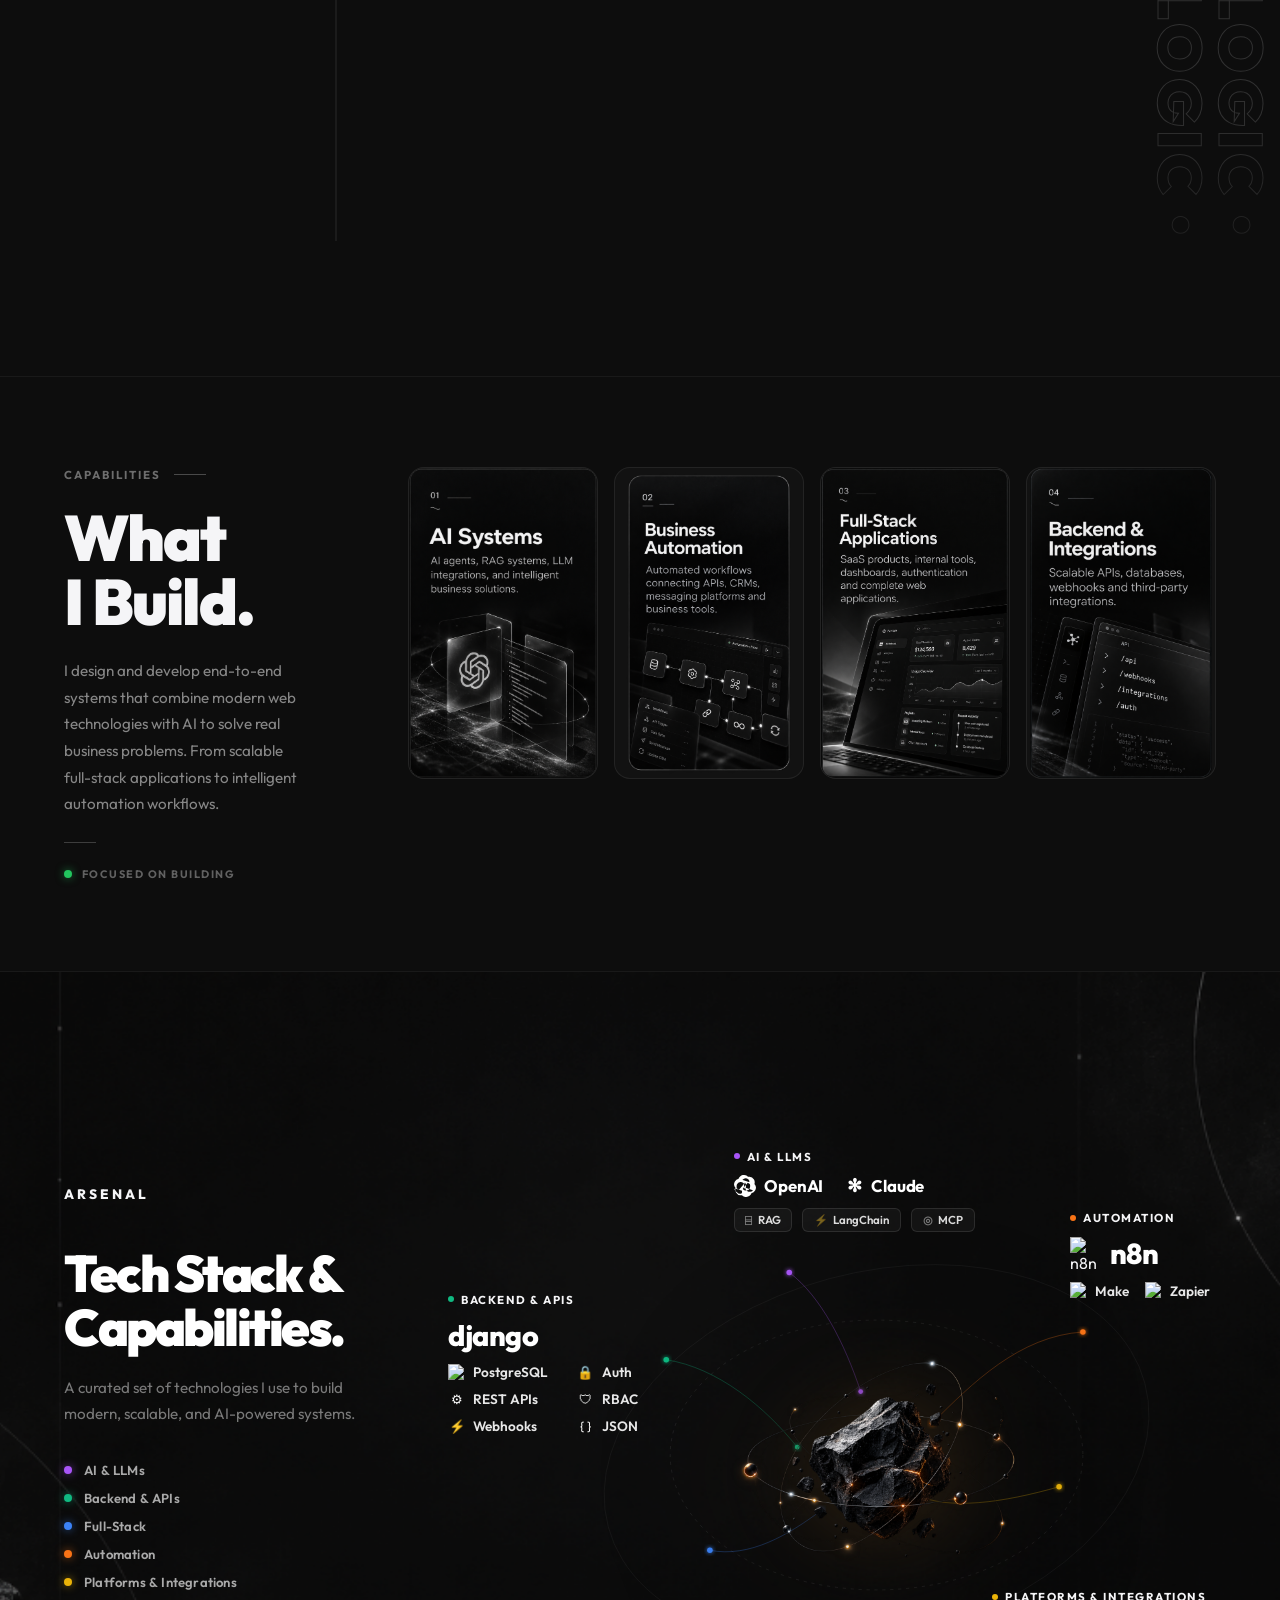
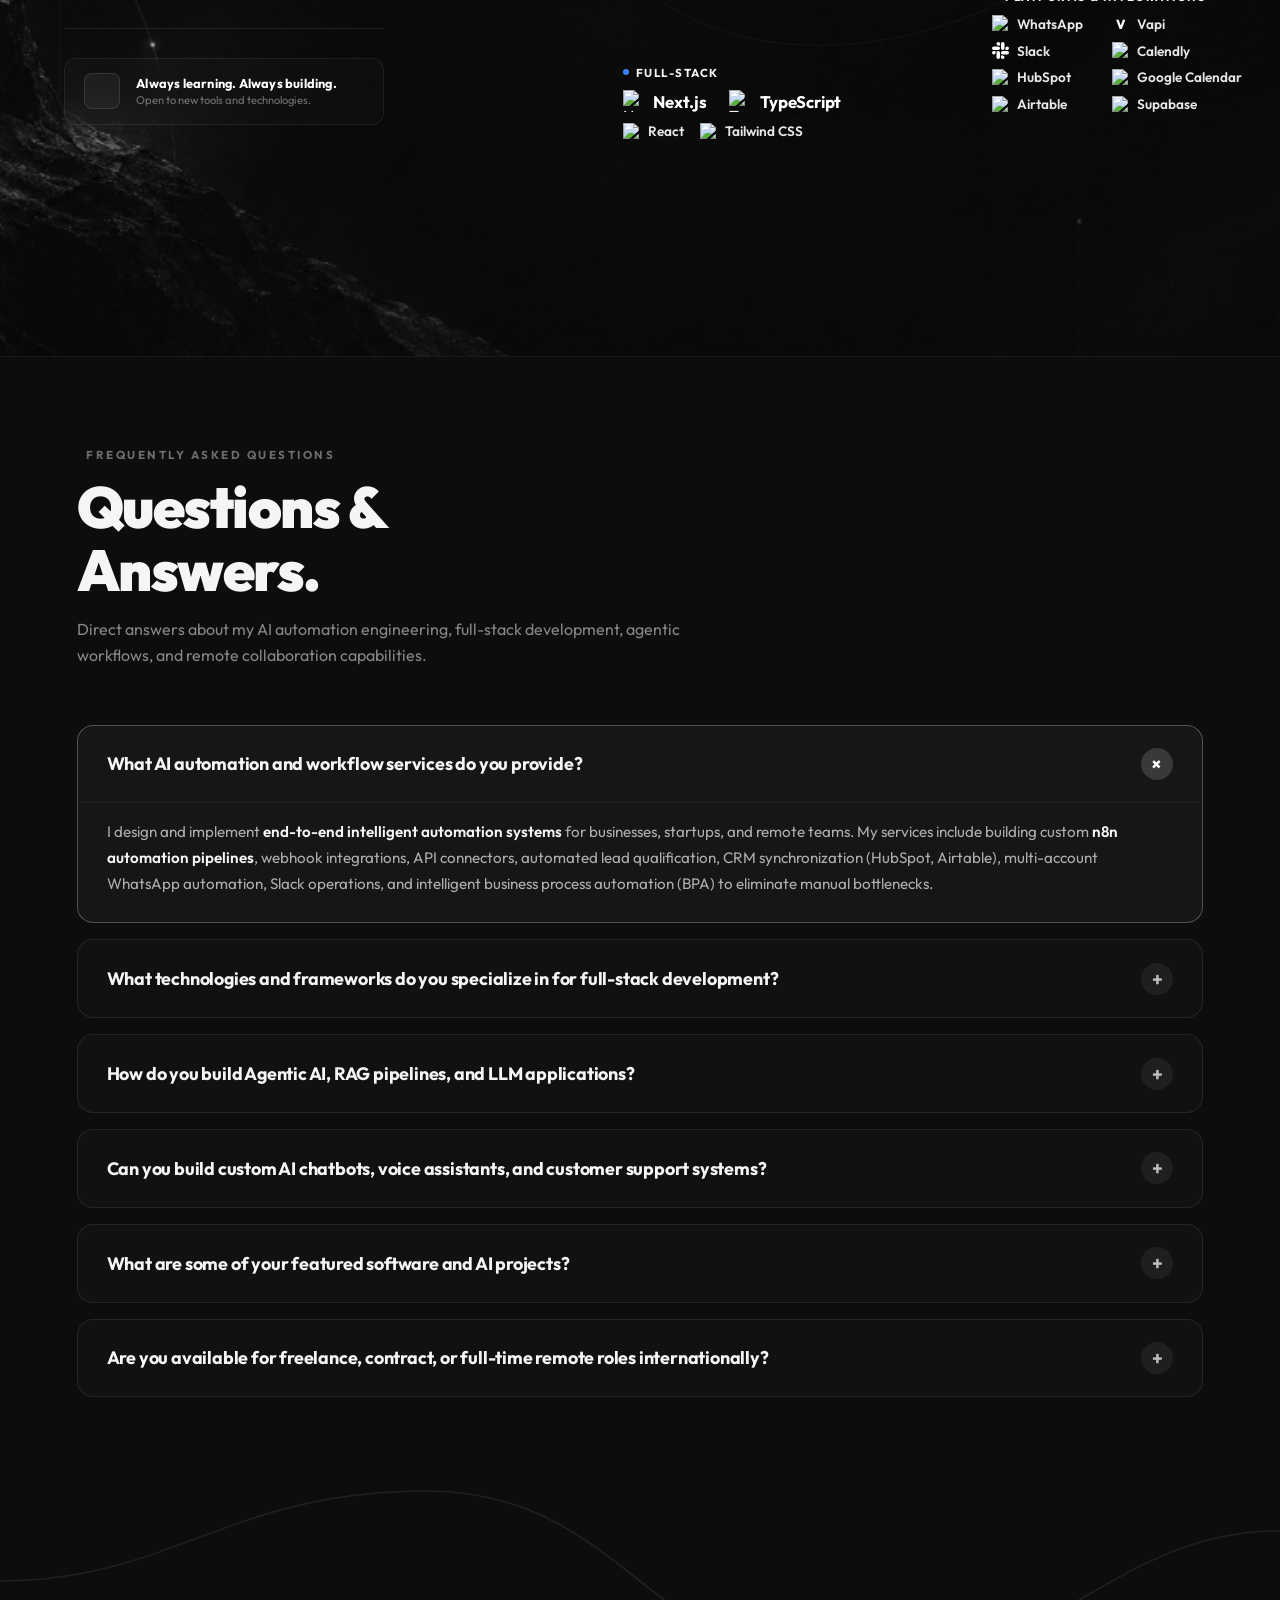
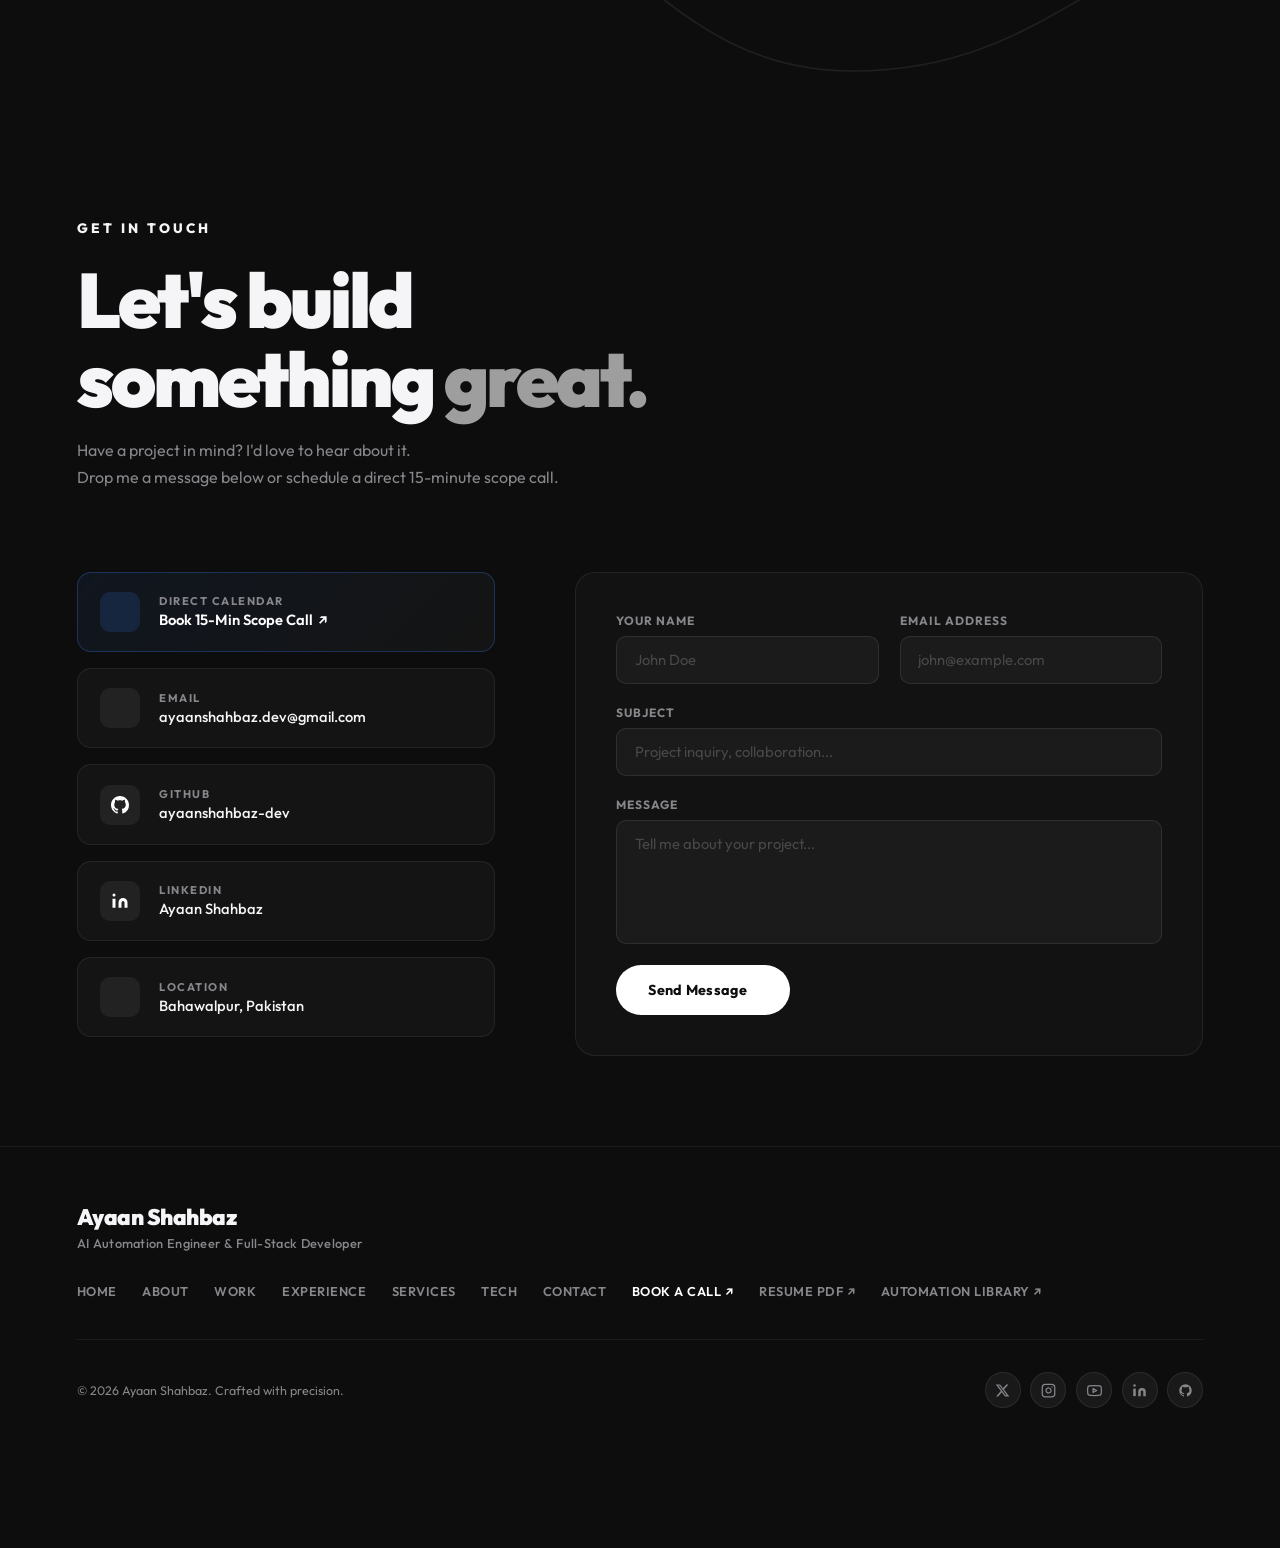
==== commit f8082f63: "feat(cro): add hero resume pill, enable instant tab preview, and link @ayaanshahbazdev X profile acr" ====
--- a/index.html
+++ b/index.html
@@ -13,12 +13,12 @@
     </script>
 
     <!-- Primary Meta -->
-    <title>Ayaan Shahbaz | Full-Stack Engineer &amp; AI Developer</title>
+    <title>Ayaan Shahbaz | AI Automation Engineer &amp; Full-Stack Developer</title>
     <meta name="description"
-        content="Ayaan Shahbaz is a Full-Stack Engineer and AI Developer specializing in AI-powered systems, SaaS applications, backend APIs, and intelligent automation workflows.">
+        content="Ayaan Shahbaz is an AI Automation Engineer and Full-Stack Developer specializing in autonomous AI agents, production n8n workflows, RAG pipelines, Python/Django APIs, and scalable Next.js web applications for international teams.">
     <meta name="author" content="Ayaan Shahbaz">
     <meta name="keywords"
-        content="Ayaan Shahbaz, Full-Stack Engineer, AI Developer, AI Automation Engineer, Python, Django, Next.js, TypeScript, PostgreSQL, RAG, AI Agents, n8n, Automation">
+        content="Ayaan Shahbaz, AI Automation Engineer, n8n Developer, AI Agent Developer, Full-Stack Engineer Pakistan, Python Django Developer, RAG Automation, Autonomous Agents, Next.js Developer, n8n Specialist, Hire AI Engineer">
     <link rel="canonical" href="https://ayaanshahbaz.space/">
 
     <!-- Robots & Crawler Directives -->
@@ -29,9 +29,9 @@
     <meta property="og:type" content="website">
     <meta property="og:locale" content="en_US">
     <meta property="og:url" content="https://ayaanshahbaz.space/">
-    <meta property="og:title" content="Ayaan Shahbaz | Full-Stack Engineer &amp; AI Developer">
+    <meta property="og:title" content="Ayaan Shahbaz | AI Automation Engineer &amp; Full-Stack Developer">
     <meta property="og:description"
-        content="Ayaan Shahbaz is a Full-Stack Engineer and AI Developer specializing in AI-powered systems, SaaS applications, backend APIs, and intelligent automation workflows.">
+        content="Ayaan Shahbaz is an AI Automation Engineer and Full-Stack Developer specializing in autonomous AI agents, production n8n workflows, RAG pipelines, Python/Django APIs, and scalable Next.js web applications for international teams.">
     <meta property="og:image" content="https://ayaanshahbaz.space/og-image.png">
     <meta property="og:image:width" content="1024">
     <meta property="og:image:height" content="510">
@@ -40,11 +40,11 @@
     <!-- Twitter Card -->
     <meta name="twitter:card" content="summary_large_image">
     <meta name="twitter:url" content="https://ayaanshahbaz.space/">
-    <meta name="twitter:title" content="Ayaan Shahbaz | Full-Stack Engineer &amp; AI Developer">
+    <meta name="twitter:title" content="Ayaan Shahbaz | AI Automation Engineer &amp; Full-Stack Developer">
     <meta name="twitter:description"
-        content="Ayaan Shahbaz is a Full-Stack Engineer and AI Developer specializing in AI-powered systems, SaaS applications, backend APIs, and intelligent automation workflows.">
+        content="Ayaan Shahbaz is an AI Automation Engineer and Full-Stack Developer specializing in autonomous AI agents, production n8n workflows, RAG pipelines, Python/Django APIs, and scalable Next.js web applications for international teams.">
     <meta name="twitter:image" content="https://ayaanshahbaz.space/og-image.png">
-    <meta name="twitter:creator" content="@ayaanshahbaz">
+    <meta name="twitter:creator" content="@ayaanshahbazdev">
 
     <!-- Favicon & Touch Icons (Google Search requires 48px+ multiple) -->
     <link rel="icon" type="image/png" sizes="48x48" href="/favicon-48x48.png">
@@ -206,6 +206,7 @@
       "sameAs": [
         "https://www.linkedin.com/in/ayaan-shahbaz/",
         "https://github.com/ayaanshahbaz-dev",
+        "https://x.com/ayaanshahbazdev",
         "https://www.youtube.com/@ayaanautomates"
       ]
     },
@@ -388,7 +389,7 @@
                         <span class="htb-text">AVAILABLE FOR WORK</span>
                     </div>
                     <div class="htb-right">
-                        <a href="Ayaan-Shahbaz.pdf" target="_blank" rel="noopener noreferrer" download="Ayaan-Shahbaz.pdf" class="htb-resume-link">RESUME ↗</a>
+                        <a href="Ayaan-Shahbaz.pdf" target="_blank" rel="noopener noreferrer" class="htb-resume-link" title="Open PDF Resume in New Tab">RESUME (PDF) ↗</a>
                         <span class="htb-divider">|</span>
                         <span class="htb-date" id="localDateDisplay">--- -- ----</span>
                         <span class="htb-divider">|</span>
@@ -414,6 +415,9 @@
                             </a>
                             <a href="#workSection" class="btn btn-outline-pill">
                                 <i data-lucide="briefcase"></i> VIEW PROJECTS
+                            </a>
+                            <a href="Ayaan-Shahbaz.pdf" target="_blank" rel="noopener noreferrer" class="btn btn-resume-pill" id="heroResumeBtn" title="View Technical Resume (PDF)">
+                                <i data-lucide="file-text"></i> RESUME (PDF)
                             </a>
                         </div>
                     </div>
@@ -800,8 +804,8 @@
 
             <div class="edu-top-header">
                 <span class="edu-eyebrow"><i data-lucide="briefcase" class="icon-sm"></i> EXPERIENCE</span>
-                <a href="Ayaan-Shahbaz.pdf" target="_blank" rel="noopener noreferrer" download="Ayaan-Shahbaz.pdf" class="edu-resume-pill" id="eduResumeBtn">
-                    <i data-lucide="download"></i> Download Full Resume (PDF) ↗
+                <a href="Ayaan-Shahbaz.pdf" target="_blank" rel="noopener noreferrer" class="edu-resume-pill" id="eduResumeBtn" title="View Full Technical Resume (PDF)">
+                    <i data-lucide="file-text"></i> View Full Resume (PDF) ↗
                 </a>
             </div>
 
@@ -1952,7 +1956,7 @@
                     <a href="#techSection">Tech</a>
                     <a href="#contactSection">Contact</a>
                     <a href="/book-a-meeting" style="color: var(--primary-blue); opacity: 1;">Book a Call ↗</a>
-                    <a href="Ayaan-Shahbaz.pdf" target="_blank" rel="noopener noreferrer" download="Ayaan-Shahbaz.pdf">Resume PDF ↗</a>
+                    <a href="Ayaan-Shahbaz.pdf" target="_blank" rel="noopener noreferrer">Resume PDF ↗</a>
                     <a href="/automation-library">Automation Library
                         ↗</a>
                 </nav>
@@ -1961,6 +1965,12 @@
             <div class="footer-bottom">
                 <span class="footer-copy">&copy; 2026 Ayaan Shahbaz. Crafted with precision.</span>
                 <div class="footer-socials">
+                    <a href="https://x.com/ayaanshahbazdev" target="_blank" rel="noopener noreferrer"
+                        title="X (Twitter)" class="footer-social-btn">
+                        <svg viewBox="0 0 24 24" fill="currentColor" width="14" height="14" aria-hidden="true">
+                            <path d="M18.244 2.25h3.308l-7.227 8.26 8.502 11.24H16.17l-5.214-6.817L4.99 21.75H1.68l7.73-8.835L1.254 2.25H8.08l4.713 6.231zm-1.161 17.52h1.833L7.084 4.126H5.117z"/>
+                        </svg>
+                    </a>
                     <a href="https://www.instagram.com/a.yaan_1/" target="_blank" rel="noopener noreferrer"
                         title="Instagram" class="footer-social-btn">
                         <svg viewBox="0 0 24 24" fill="none" stroke="currentColor" stroke-width="2"
--- a/style.css
+++ b/style.css
@@ -788,6 +788,53 @@
     opacity: 0.8;
 }
 
+/* Hero Resume Pill (High CRO) */
+.btn-resume-pill {
+    display: inline-flex;
+    align-items: center;
+    gap: 0.6rem;
+    padding: 0.8rem 1.6rem;
+    background: rgba(59, 130, 246, 0.12);
+    border: 1px solid rgba(59, 130, 246, 0.35);
+    border-radius: 100px;
+    color: #93c5fd !important;
+    font-size: 0.72rem;
+    font-weight: 800;
+    font-family: inherit;
+    letter-spacing: 1px;
+    text-transform: uppercase;
+    cursor: pointer;
+    text-decoration: none;
+    transition: transform 0.25s ease, box-shadow 0.25s ease, background 0.25s ease, border-color 0.25s ease;
+    box-shadow: 0 4px 16px rgba(59, 130, 246, 0.15);
+}
+
+.btn-resume-pill:hover {
+    transform: translateY(-2px);
+    background: rgba(59, 130, 246, 0.22);
+    border-color: rgba(59, 130, 246, 0.6);
+    color: #ffffff !important;
+    box-shadow: 0 6px 24px rgba(59, 130, 246, 0.35);
+}
+
+.btn-resume-pill svg,
+.btn-resume-pill i {
+    width: 15px;
+    height: 15px;
+    stroke-width: 2.2;
+}
+
+body.light-theme .btn-resume-pill {
+    background: rgba(37, 99, 235, 0.08);
+    border-color: rgba(37, 99, 235, 0.3);
+    color: #2563eb !important;
+}
+
+body.light-theme .btn-resume-pill:hover {
+    background: rgba(37, 99, 235, 0.15);
+    color: #1d4ed8 !important;
+}
+
 /* Right Content */
 .right-content {
     flex: 0 0 320px;
@@ -4931,6 +4978,73 @@
     margin: 0;
 }
 
+/* Case Study Modal In-Card CTA to Book a Call (SEO & Lead Flow) */
+.csm-cta-card {
+    background: linear-gradient(135deg, rgba(59, 130, 246, 0.08) 0%, rgba(168, 85, 247, 0.06) 100%);
+    border: 1px solid rgba(59, 130, 246, 0.25);
+    border-radius: 16px;
+    padding: 2rem 2.2rem;
+    display: flex;
+    align-items: center;
+    justify-content: space-between;
+    gap: 1.5rem;
+    margin-top: 0.5rem;
+}
+
+.csm-cta-info {
+    display: flex;
+    flex-direction: column;
+    gap: 0.4rem;
+}
+
+.csm-cta-heading {
+    font-size: 1.15rem;
+    font-weight: 700;
+    color: #ffffff;
+    margin: 0;
+}
+
+.csm-cta-sub {
+    font-size: 0.88rem;
+    line-height: 1.6;
+    color: rgba(255, 255, 255, 0.65);
+    margin: 0;
+}
+
+.csm-cta-btn {
+    display: inline-flex;
+    align-items: center;
+    gap: 0.6rem;
+    background: #3b82f6;
+    color: #ffffff !important;
+    text-decoration: none;
+    font-size: 0.9rem;
+    font-weight: 600;
+    padding: 0.85rem 1.6rem;
+    border-radius: 9999px;
+    white-space: nowrap;
+    transition: all 0.25s ease;
+    box-shadow: 0 4px 14px rgba(59, 130, 246, 0.35);
+}
+
+.csm-cta-btn:hover {
+    background: #2563eb;
+    transform: translateY(-2px);
+    box-shadow: 0 6px 20px rgba(59, 130, 246, 0.5);
+}
+
+@media (max-width: 768px) {
+    .csm-cta-card {
+        flex-direction: column;
+        align-items: flex-start;
+        padding: 1.5rem;
+    }
+    .csm-cta-btn {
+        width: 100%;
+        justify-content: center;
+    }
+}
+
 /* Footer Navigation */
 .csm-footer {
     flex-shrink: 0;
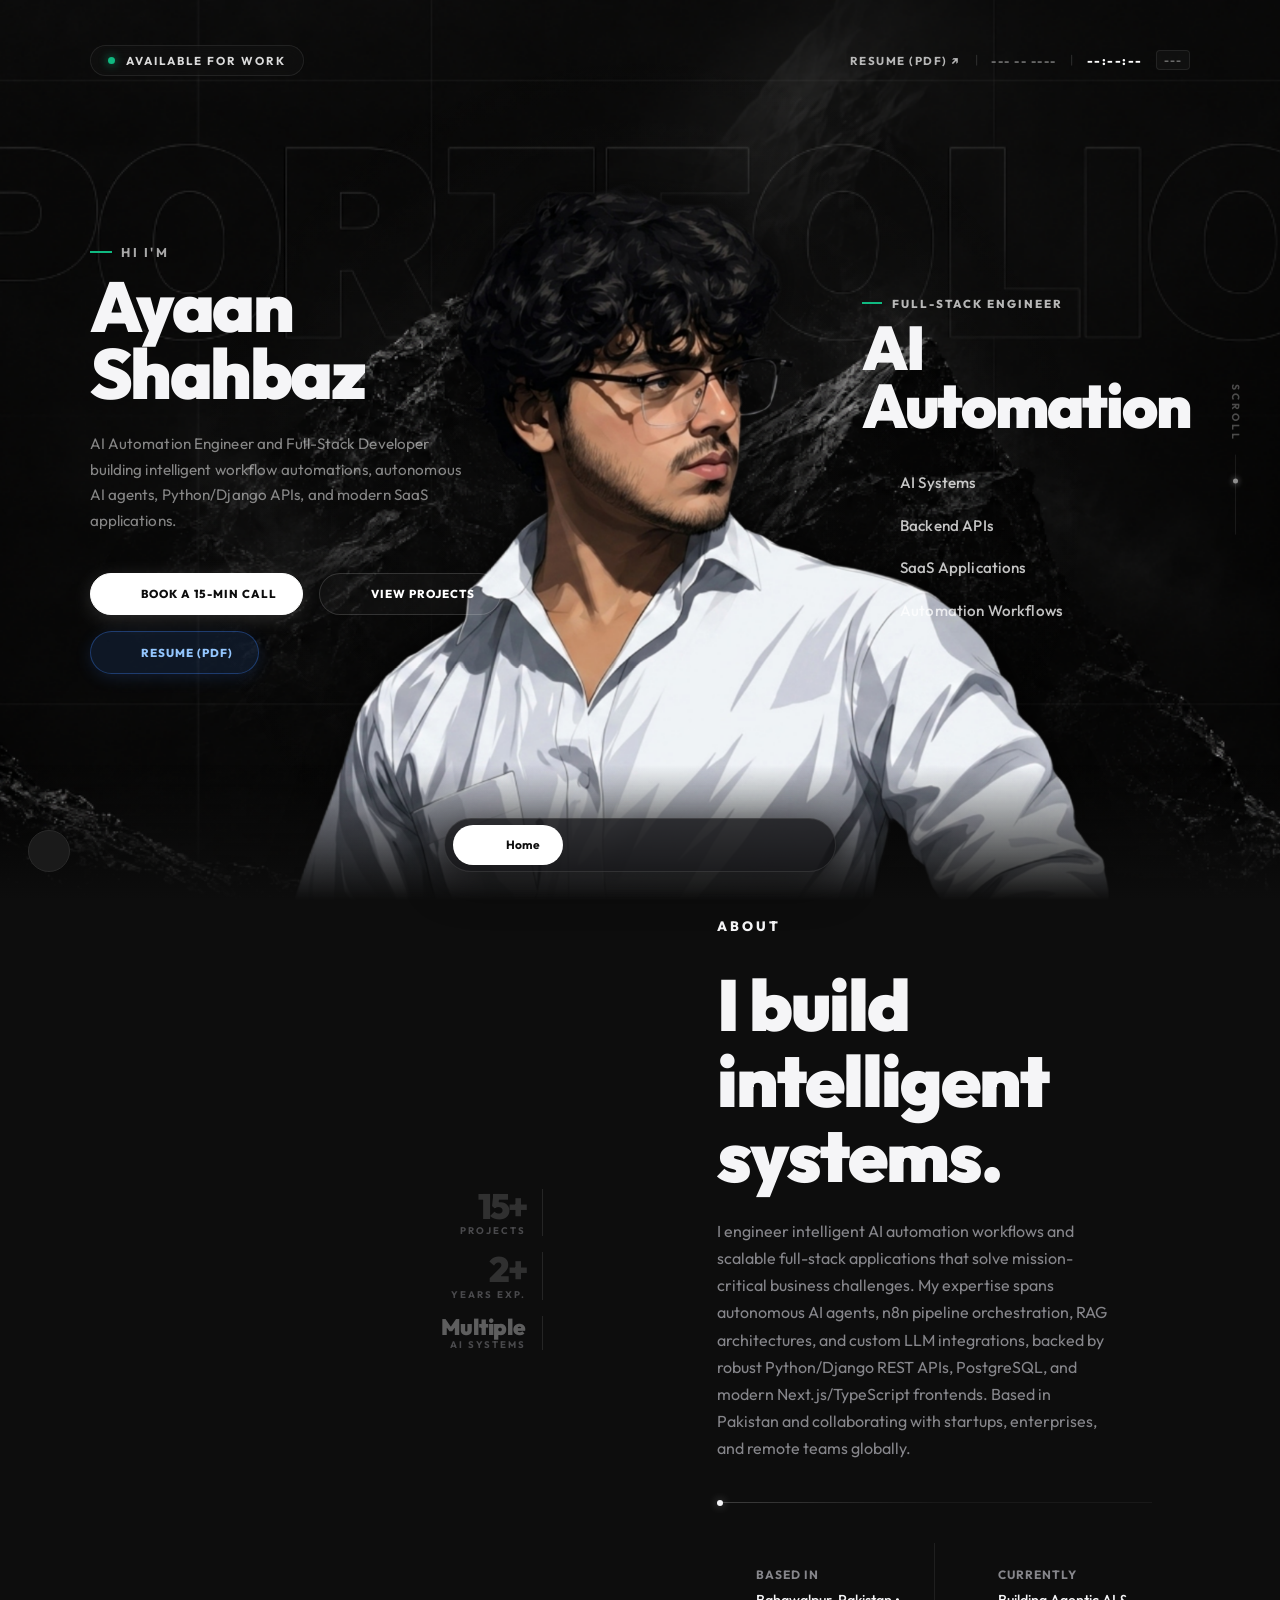
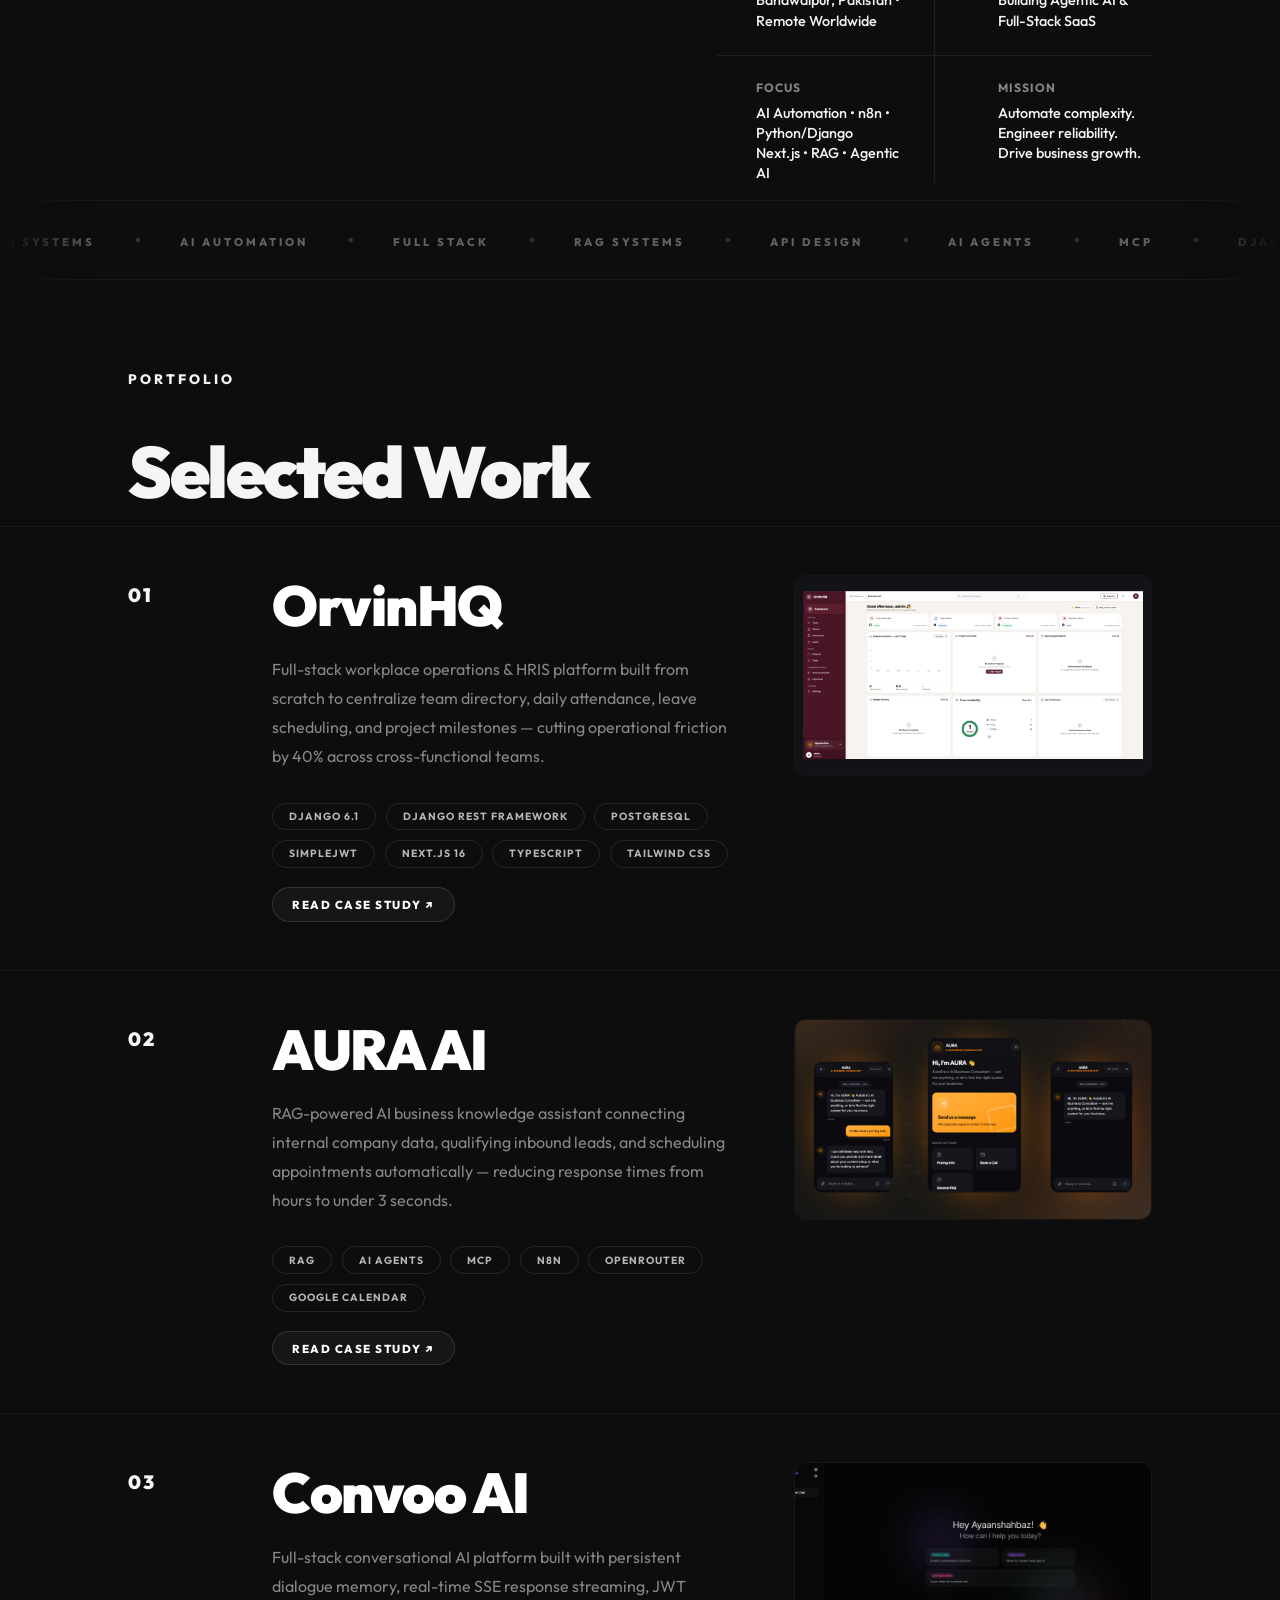
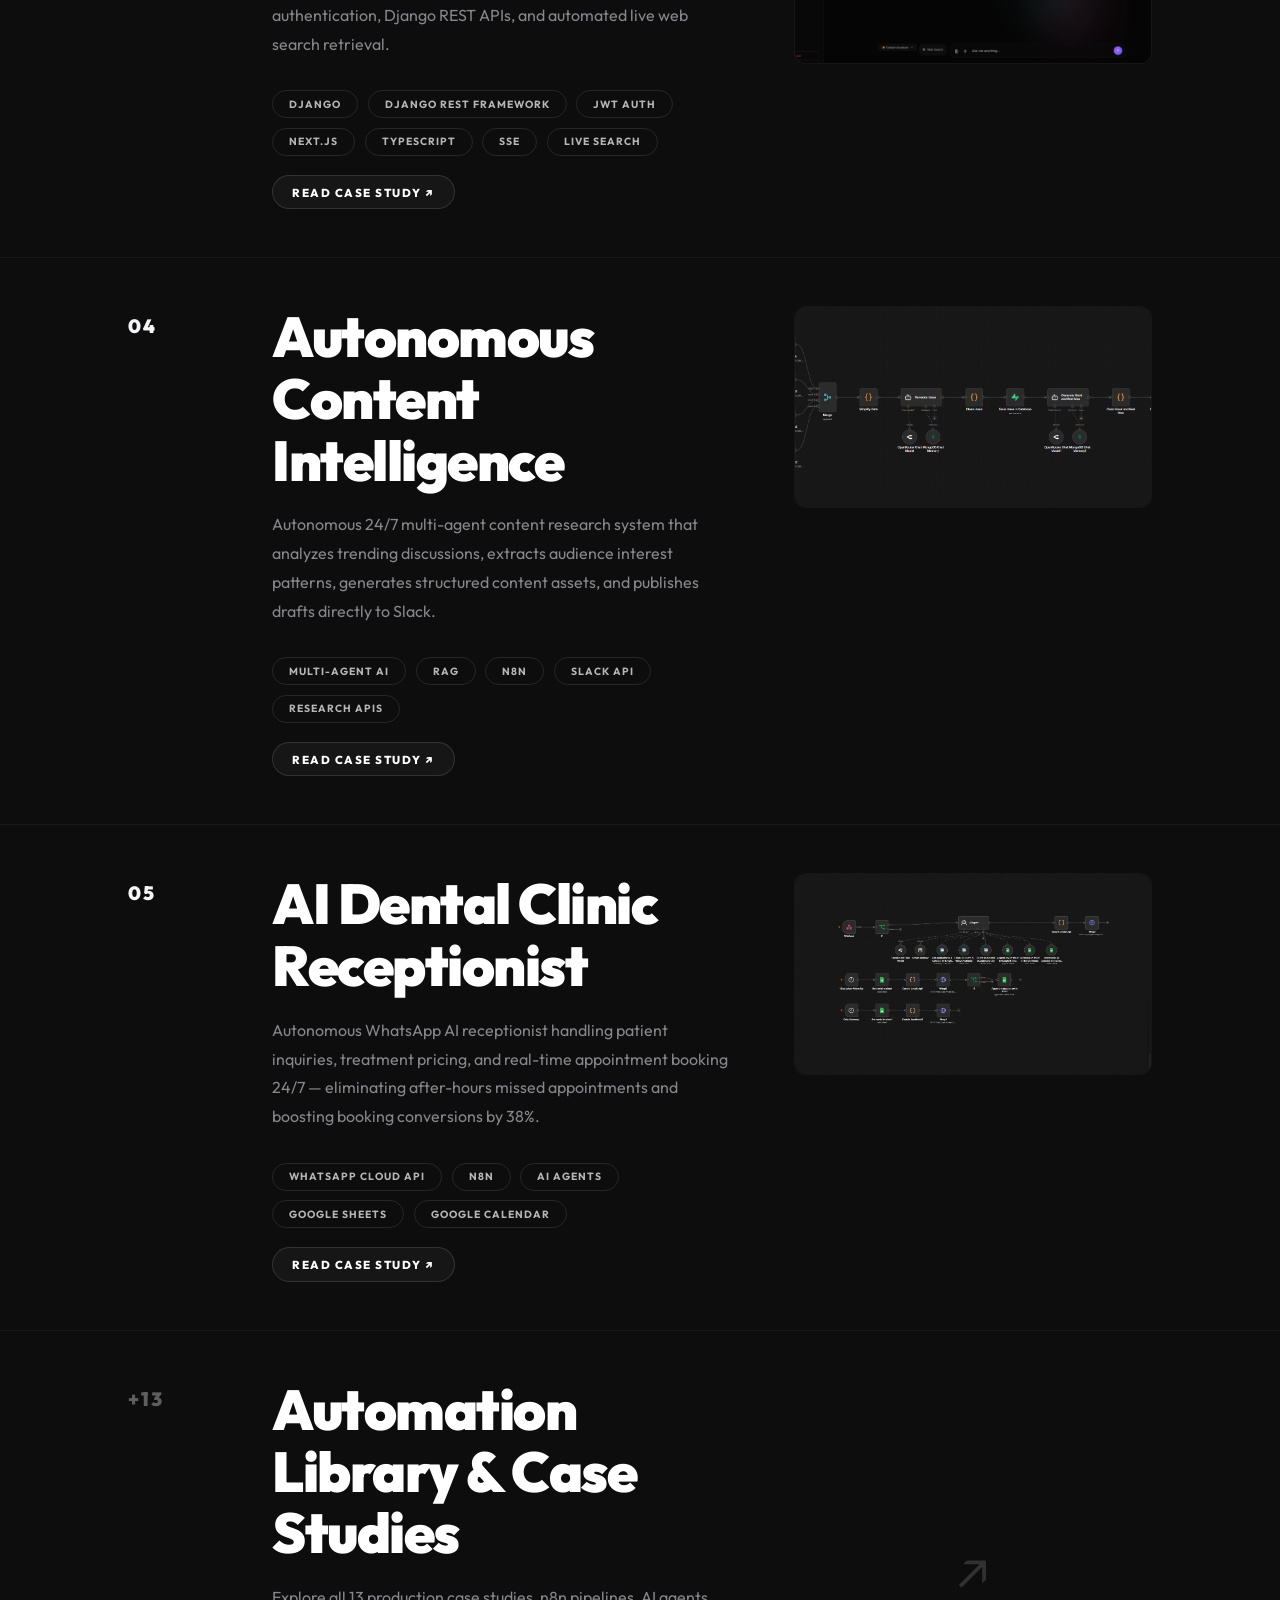
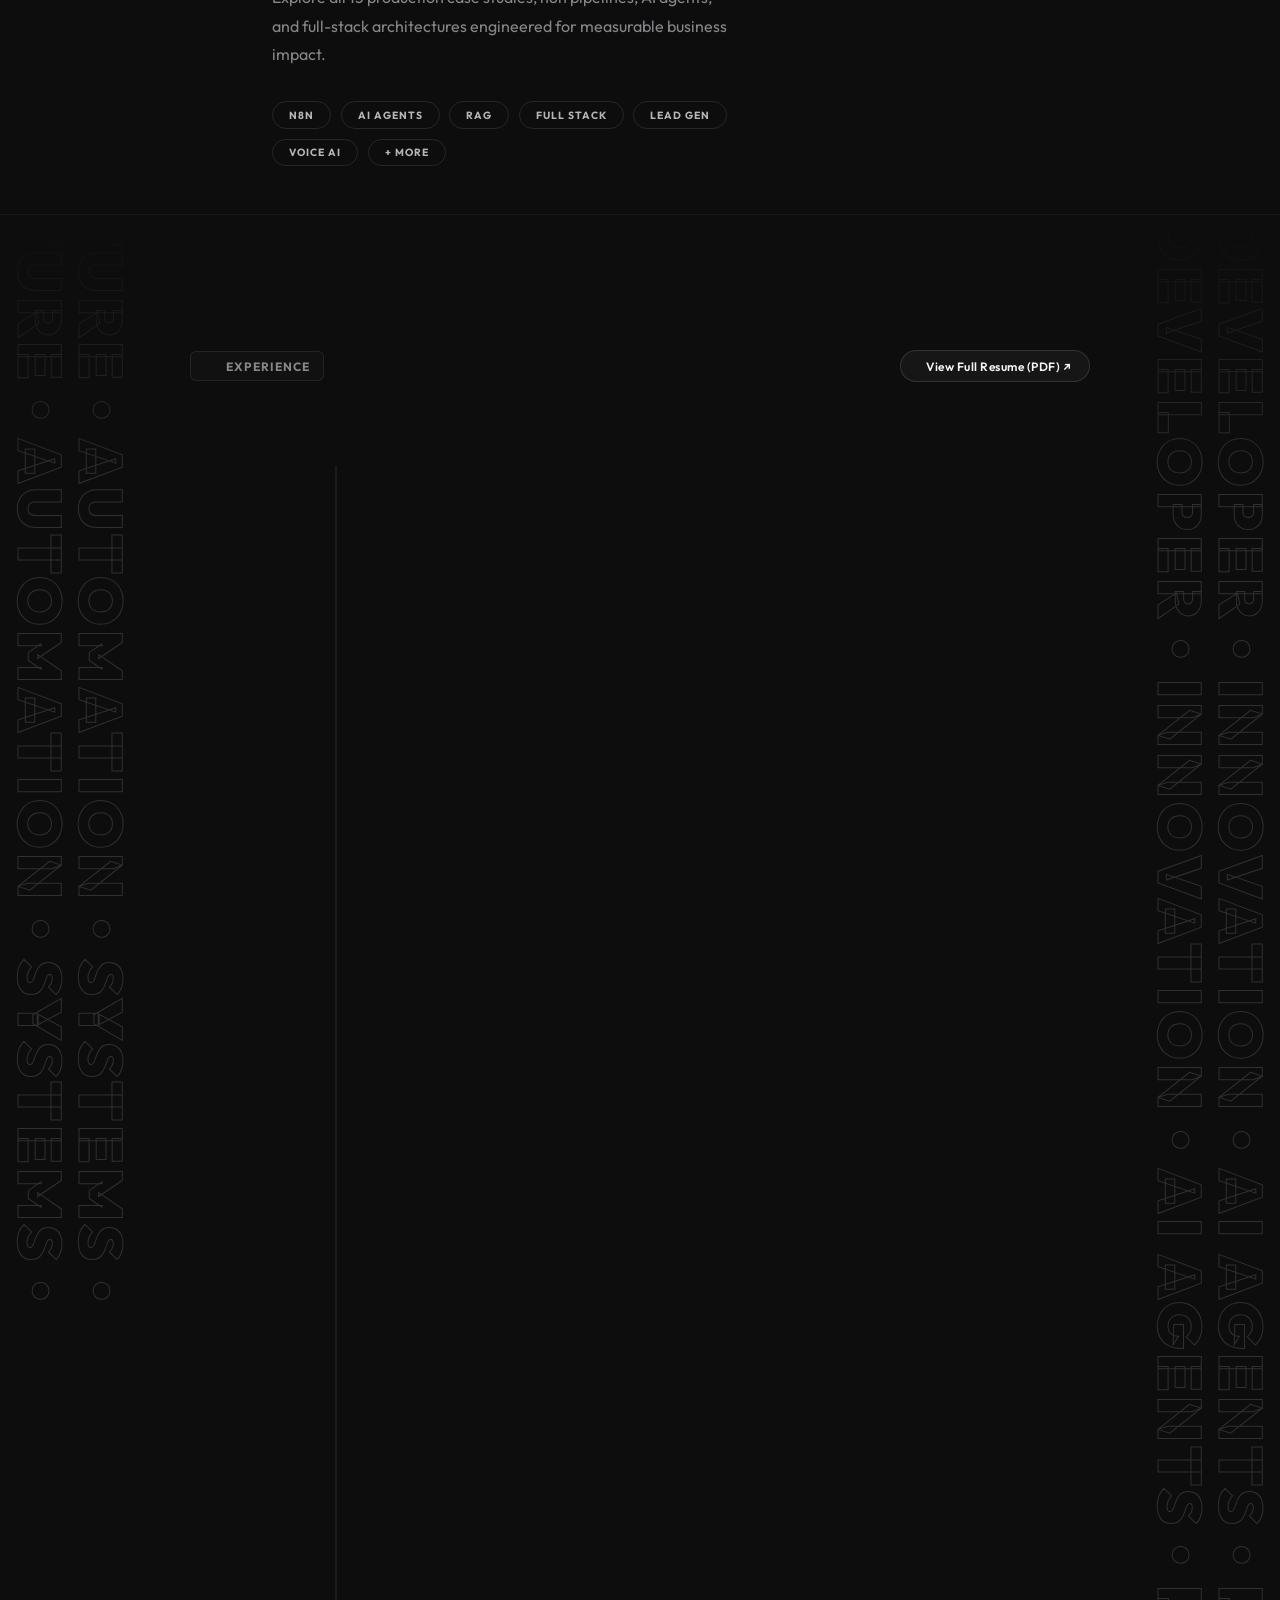
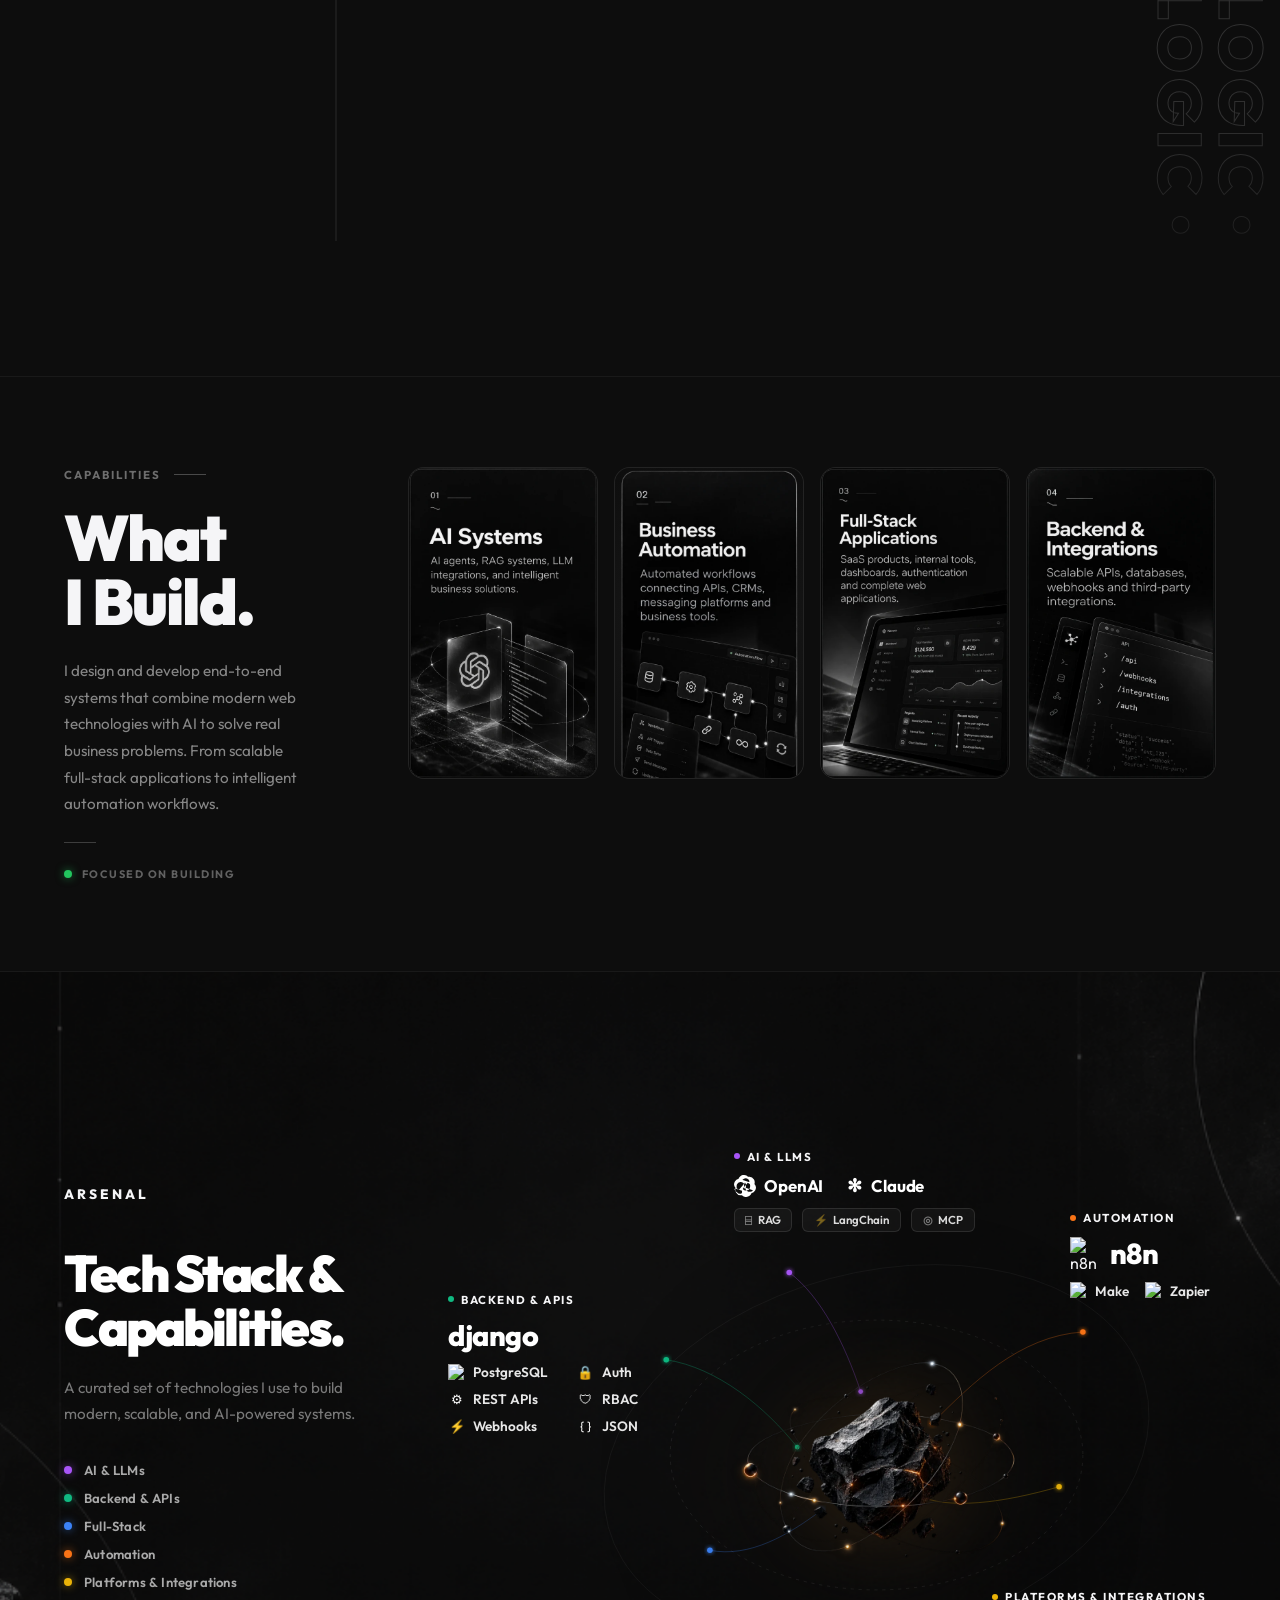
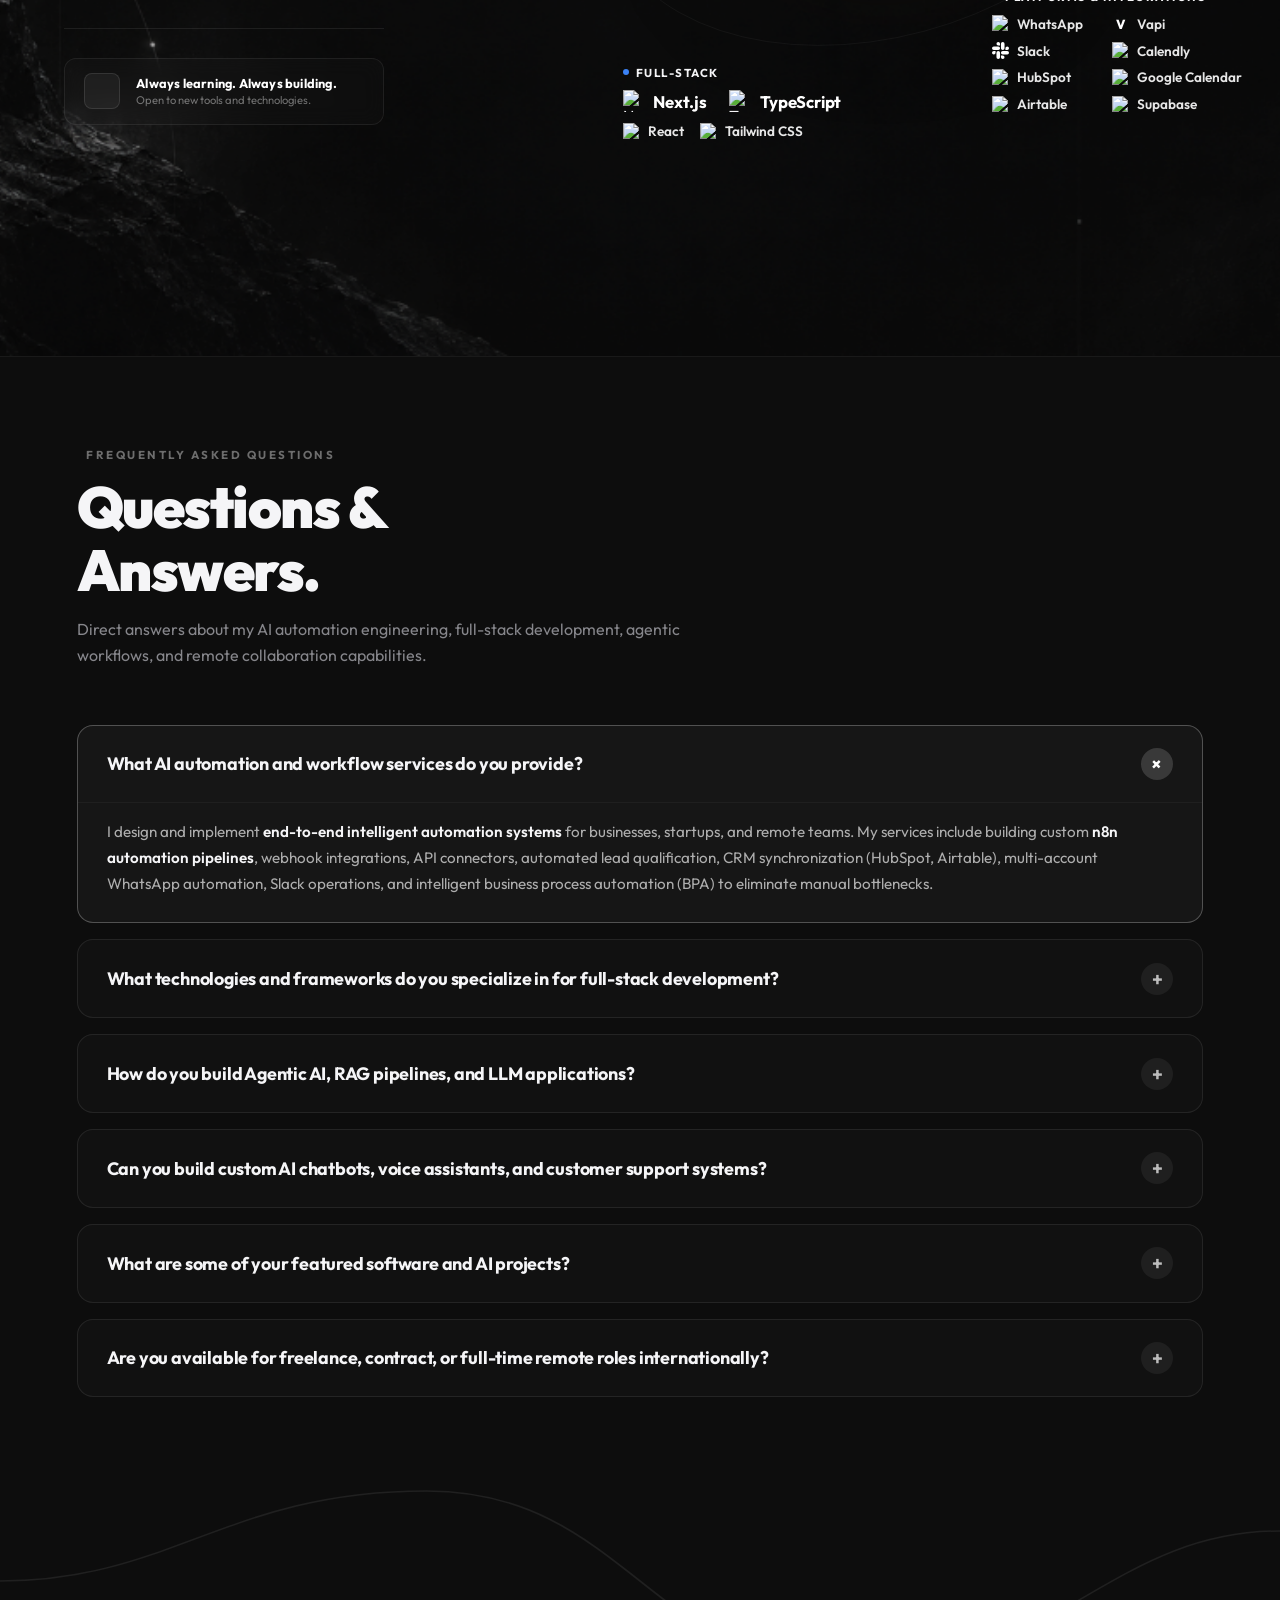
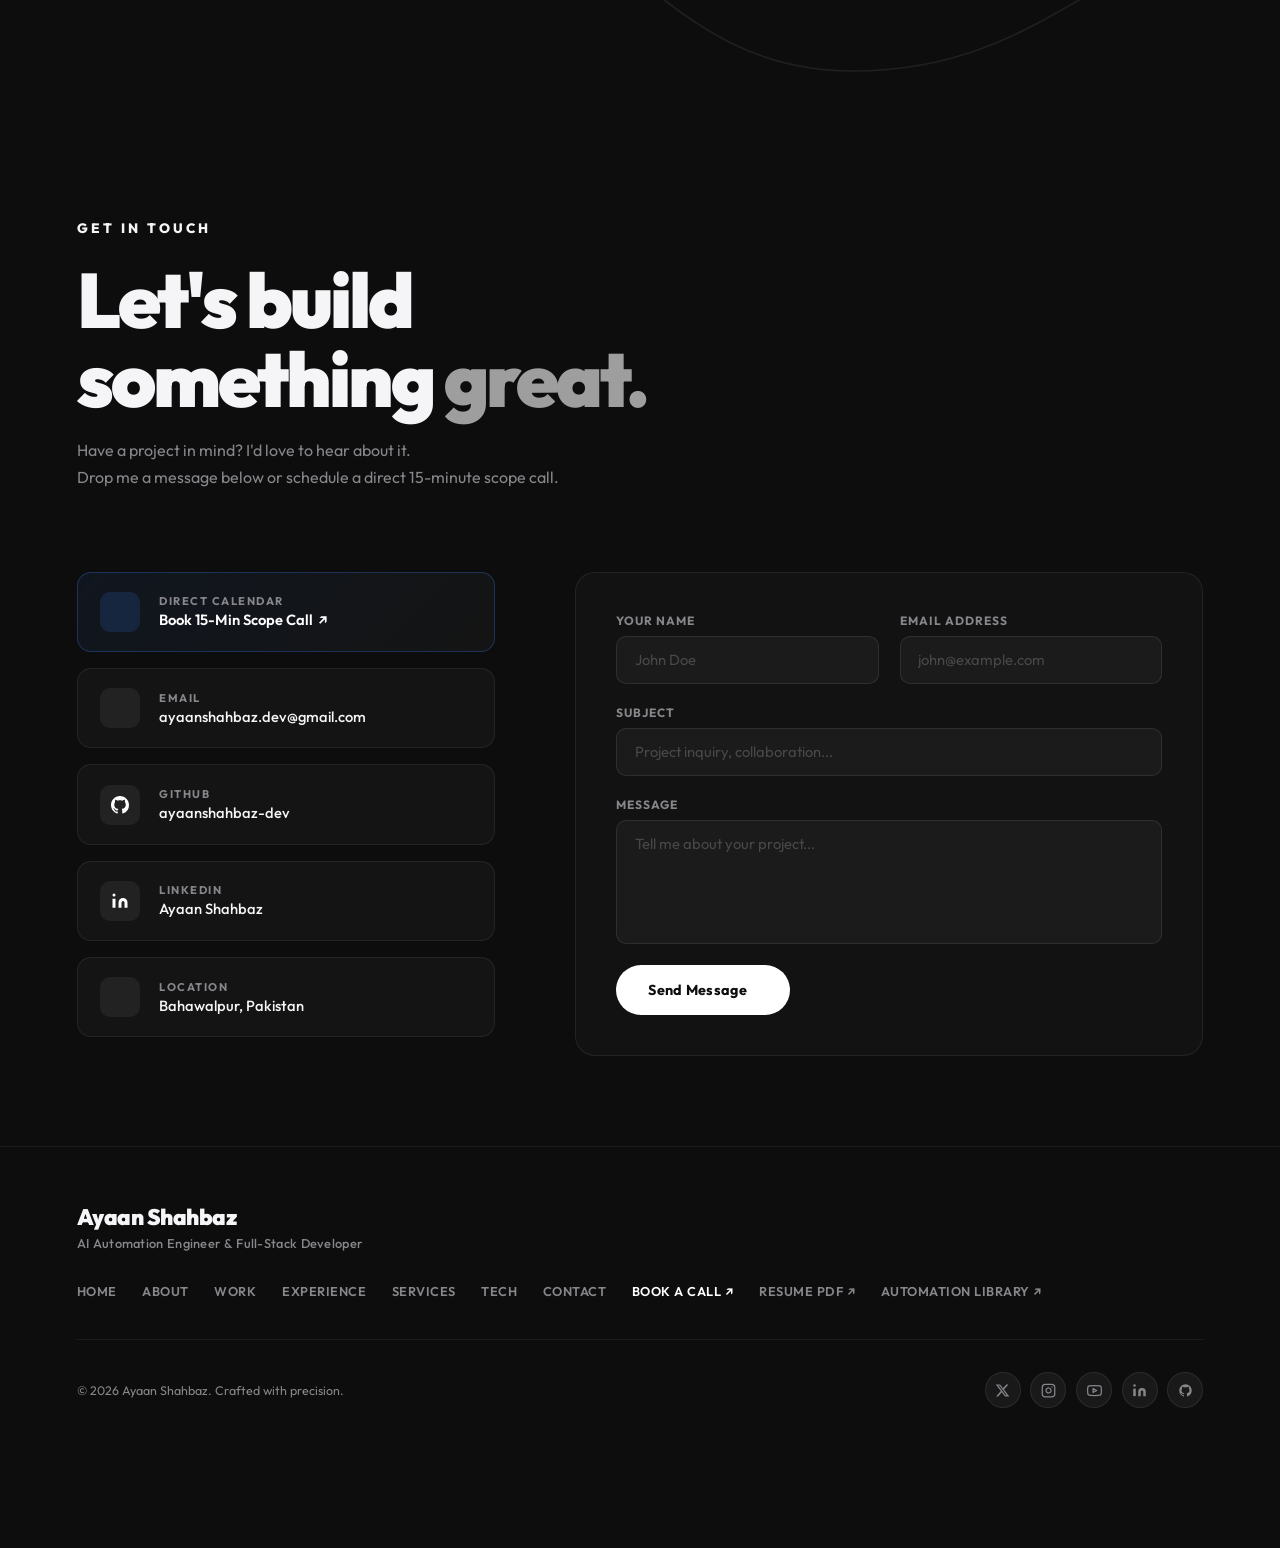
==== commit 8d4f5123: "fix(performance): convert card images & asteroid to WebP, eliminate lazy-load lag, and fix Card 2 as" ====
--- a/index.html
+++ b/index.html
@@ -59,6 +59,11 @@
 
     <!-- Preload critical resources -->
     <link rel="preload" href="user-photo.png" as="image">
+    <link rel="preload" href="content/Images/wib-ai-systems.webp" as="image" type="image/webp">
+    <link rel="preload" href="content/Images/wib-automation.webp" as="image" type="image/webp">
+    <link rel="preload" href="content/Images/wib-fullstack.webp" as="image" type="image/webp">
+    <link rel="preload" href="content/Images/wib-backend.webp" as="image" type="image/webp">
+    <link rel="preload" href="assets/tech-asteroid.webp" as="image" type="image/webp">
     <link rel="preconnect" href="https://fonts.googleapis.com">
     <link rel="preconnect" href="https://fonts.gstatic.com" crossorigin>
 
@@ -917,28 +922,40 @@
                 <!-- Card 01 — AI Systems -->
                 <div class="wib-card">
                     <div class="wib-card-visual">
-                        <img src="content/Images/wib-ai-systems.png" alt="AI Systems &amp; Agentic Workflows by Ayaan Shahbaz — Autonomous AI agents, MCP integration, RAG pipelines, and custom LLM solutions" loading="lazy">
+                        <picture>
+                            <source srcset="content/Images/wib-ai-systems.webp" type="image/webp">
+                            <img src="content/Images/wib-ai-systems.png" alt="AI Systems &amp; Agentic Workflows by Ayaan Shahbaz — Autonomous AI agents, MCP integration, RAG pipelines, and custom LLM solutions" loading="eager" decoding="async" width="548" height="904">
+                        </picture>
                     </div>
                 </div>
 
                 <!-- Card 02 — Business Automation -->
                 <div class="wib-card">
                     <div class="wib-card-visual">
-                        <img src="content/Images/wib-automation.png" alt="Intelligent Business Automation &amp; n8n Workflows by Ayaan Shahbaz — CRM integration, WhatsApp automation, lead qualification, and process orchestration" loading="lazy">
+                        <picture>
+                            <source srcset="content/Images/wib-automation.webp" type="image/webp">
+                            <img src="content/Images/wib-automation.png" alt="Intelligent Business Automation &amp; n8n Workflows by Ayaan Shahbaz — CRM integration, WhatsApp automation, lead qualification, and process orchestration" loading="eager" decoding="async" width="548" height="904">
+                        </picture>
                     </div>
                 </div>
 
                 <!-- Card 03 — Full-Stack Applications -->
                 <div class="wib-card">
                     <div class="wib-card-visual">
-                        <img src="content/Images/wib-fullstack.png" alt="Full-Stack Web &amp; SaaS Applications by Ayaan Shahbaz — Python Django backends, Next.js, React, TypeScript frontends, and custom dashboards" loading="lazy">
+                        <picture>
+                            <source srcset="content/Images/wib-fullstack.webp" type="image/webp">
+                            <img src="content/Images/wib-fullstack.png" alt="Full-Stack Web &amp; SaaS Applications by Ayaan Shahbaz — Python Django backends, Next.js, React, TypeScript frontends, and custom dashboards" loading="eager" decoding="async" width="548" height="904">
+                        </picture>
                     </div>
                 </div>
 
                 <!-- Card 04 — Backend & Integrations -->
                 <div class="wib-card">
                     <div class="wib-card-visual">
-                        <img src="content/Images/wib-backend.png" alt="Backend Architecture &amp; API Integrations by Ayaan Shahbaz — Django REST Framework (DRF), PostgreSQL, webhooks, and secure third-party integrations" loading="lazy">
+                        <picture>
+                            <source srcset="content/Images/wib-backend.webp" type="image/webp">
+                            <img src="content/Images/wib-backend.png" alt="Backend Architecture &amp; API Integrations by Ayaan Shahbaz — Django REST Framework (DRF), PostgreSQL, webhooks, and secure third-party integrations" loading="eager" decoding="async" width="548" height="904">
+                        </picture>
                     </div>
                 </div>
 
@@ -1040,7 +1057,10 @@
 
                 <!-- Central Asteroid with orbital micro-particles -->
                 <div class="tech-asteroid-center" id="techAsteroidCore">
-                    <img src="assets/tech-asteroid.png" alt="Cosmic Tech Asteroid Core" class="asteroid-core-img" loading="lazy">
+                    <picture>
+                        <source srcset="assets/tech-asteroid.webp" type="image/webp">
+                        <img src="assets/tech-asteroid.png" alt="Cosmic Tech Asteroid Core" class="asteroid-core-img" loading="eager" decoding="async" width="800" height="800">
+                    </picture>
                 </div>
 
                 <!-- Cluster 1: AI & LLMs (Top Center-Left) -->
--- a/style.css
+++ b/style.css
@@ -2946,13 +2946,20 @@
     aspect-ratio: 548 / 904;
     overflow: hidden;
     display: flex;
+    background: radial-gradient(circle at center, rgba(255, 255, 255, 0.03) 0%, rgba(13, 13, 13, 0.95) 100%);
+}
+
+.wib-card-visual picture {
+    width: 100%;
+    height: 100%;
+    display: flex;
 }
 
 .wib-card-visual img {
     width: 100%;
     height: 100%;
-    object-fit: contain;
-    object-position: center;
+    object-fit: cover;
+    object-position: top center;
     display: block;
     transition: transform 0.6s ease;
     filter: brightness(0.98);
@@ -3225,6 +3232,10 @@
     display: flex;
     align-items: center;
     justify-content: center;
+}
+
+.tech-asteroid-center picture {
+    display: contents;
 }
 
 .asteroid-core-img {
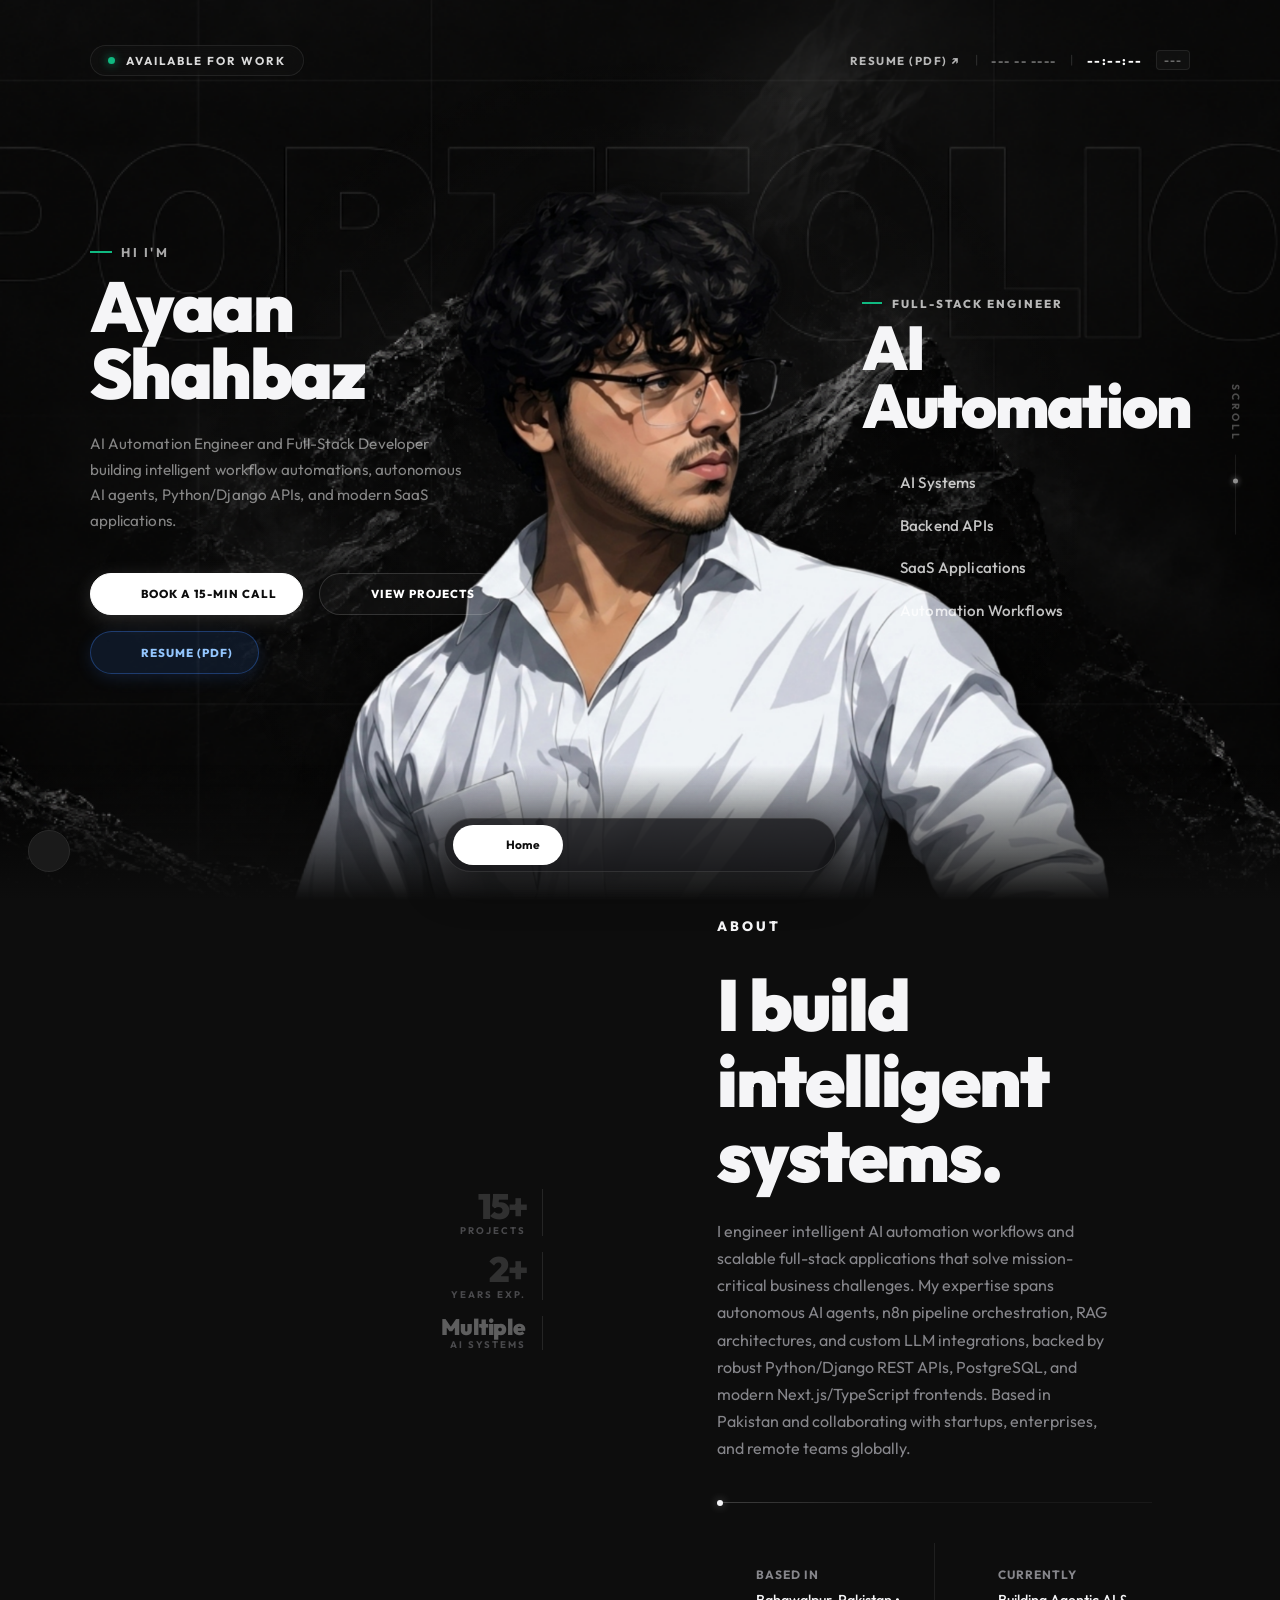
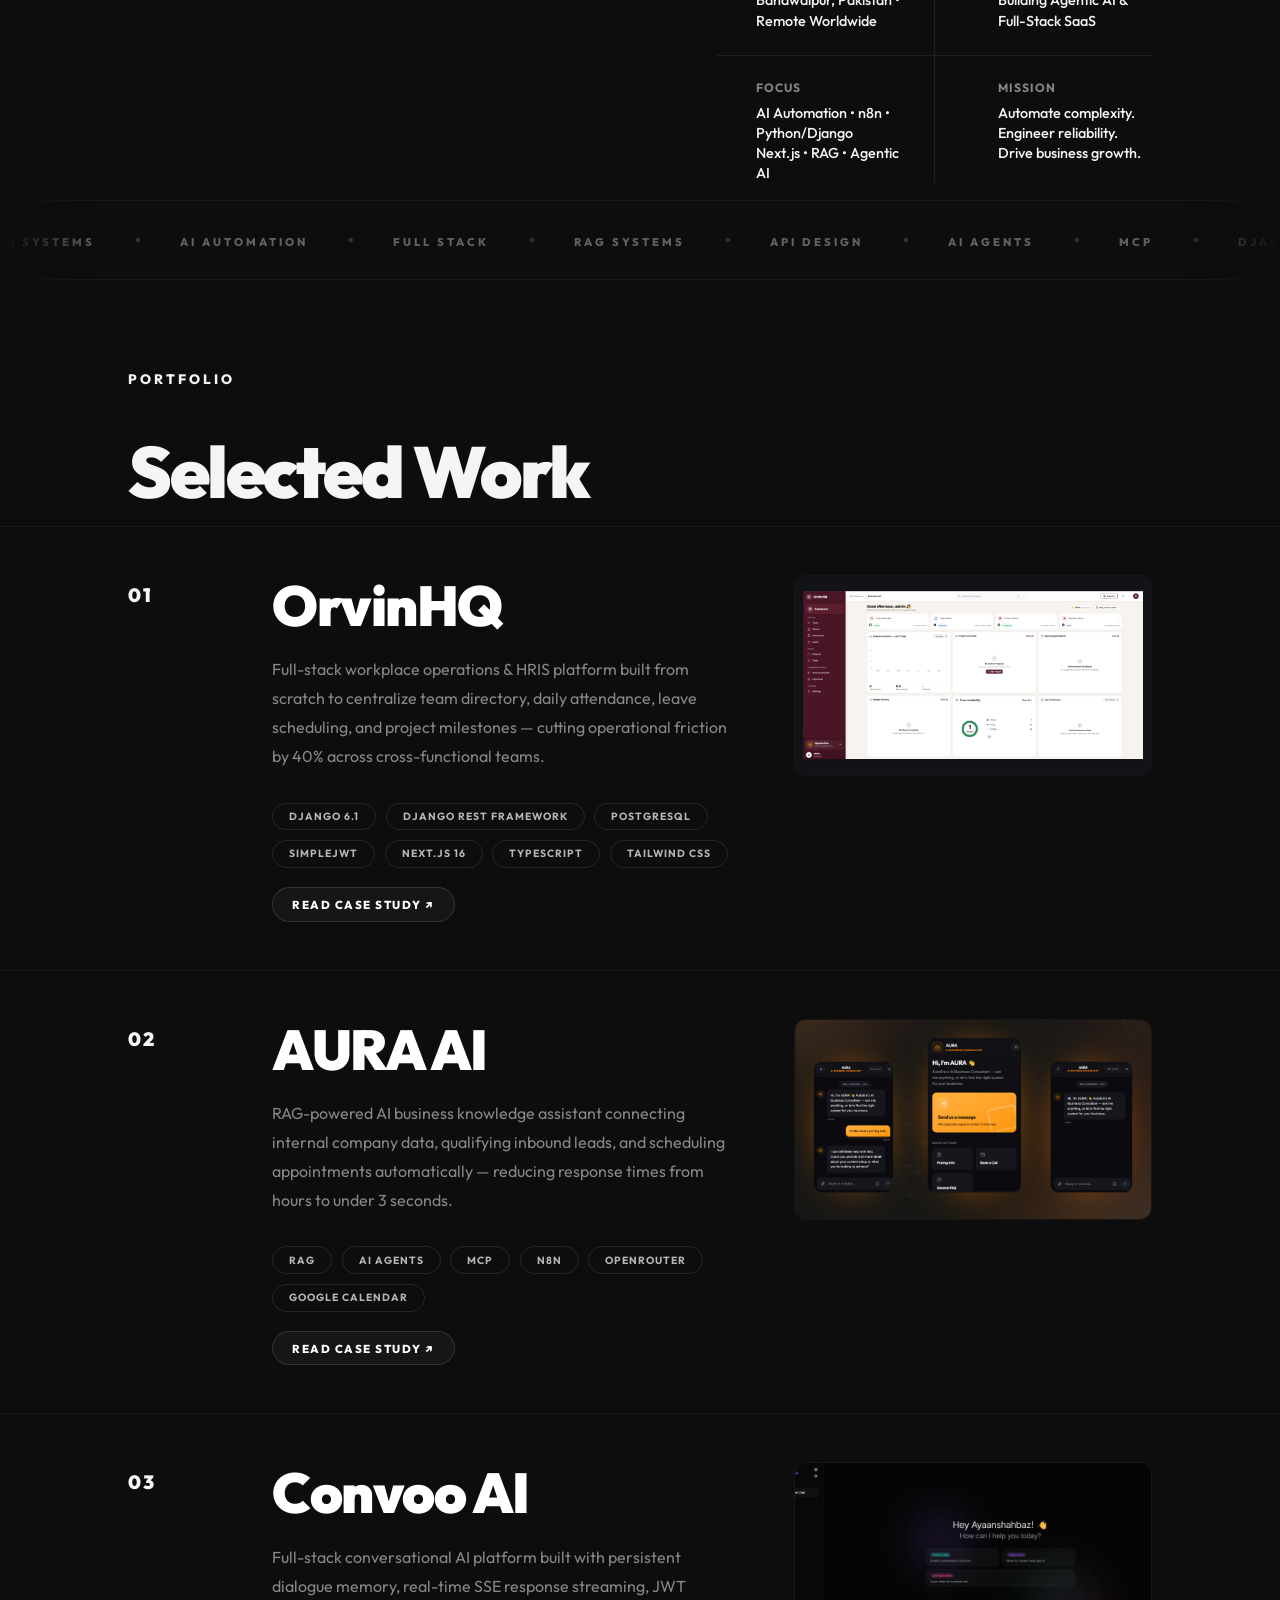
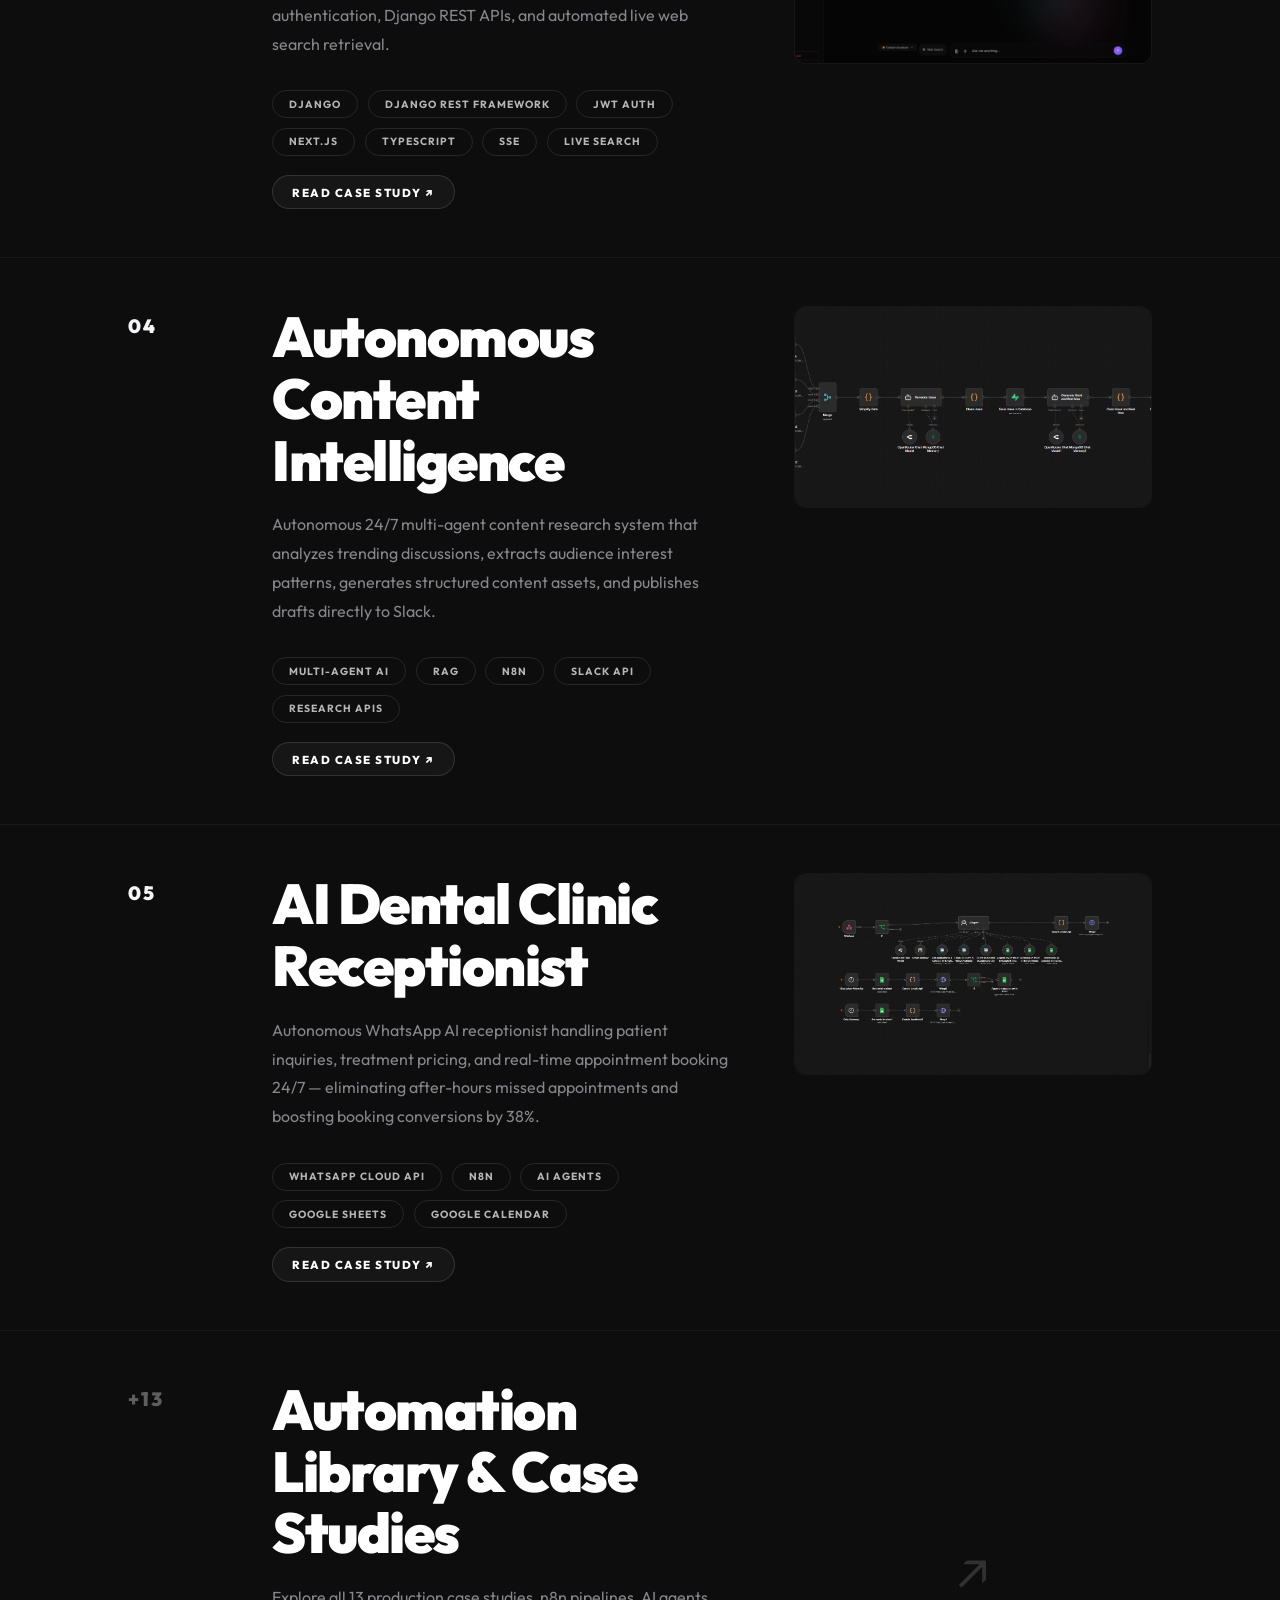
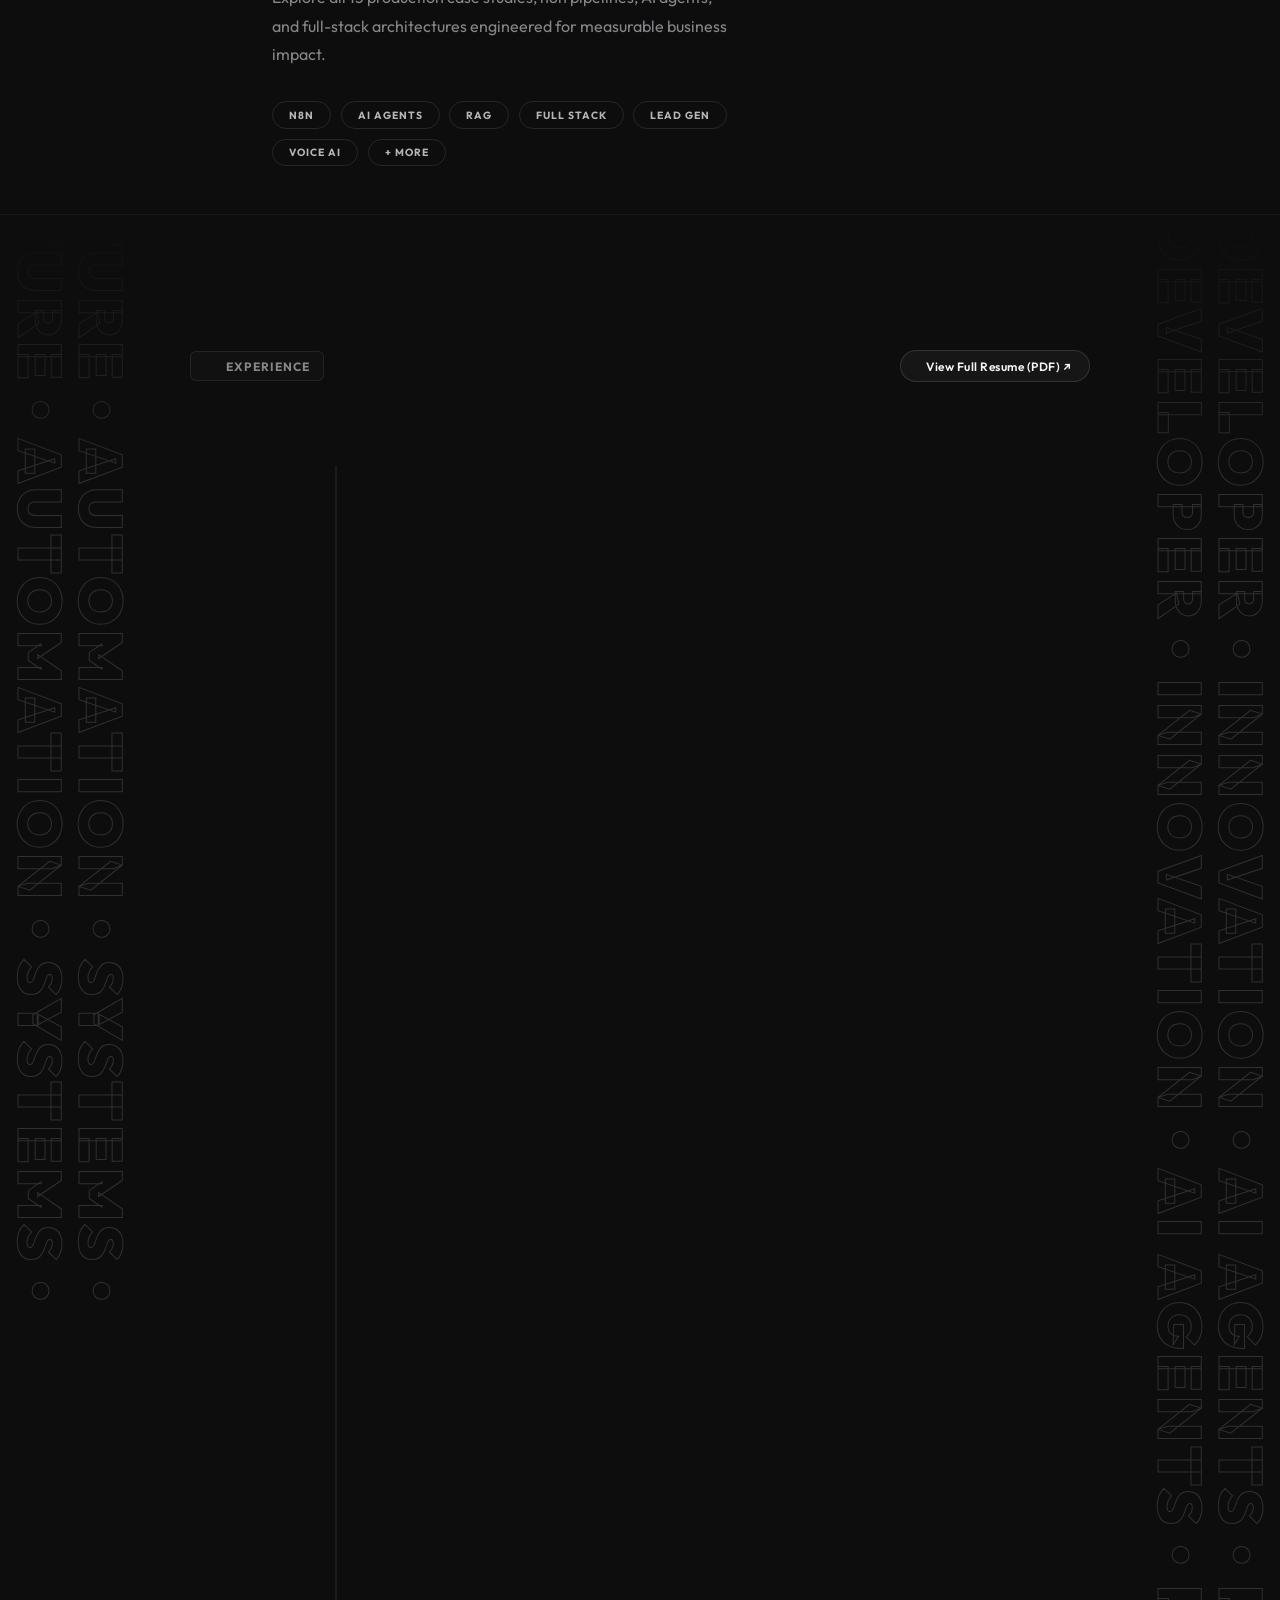
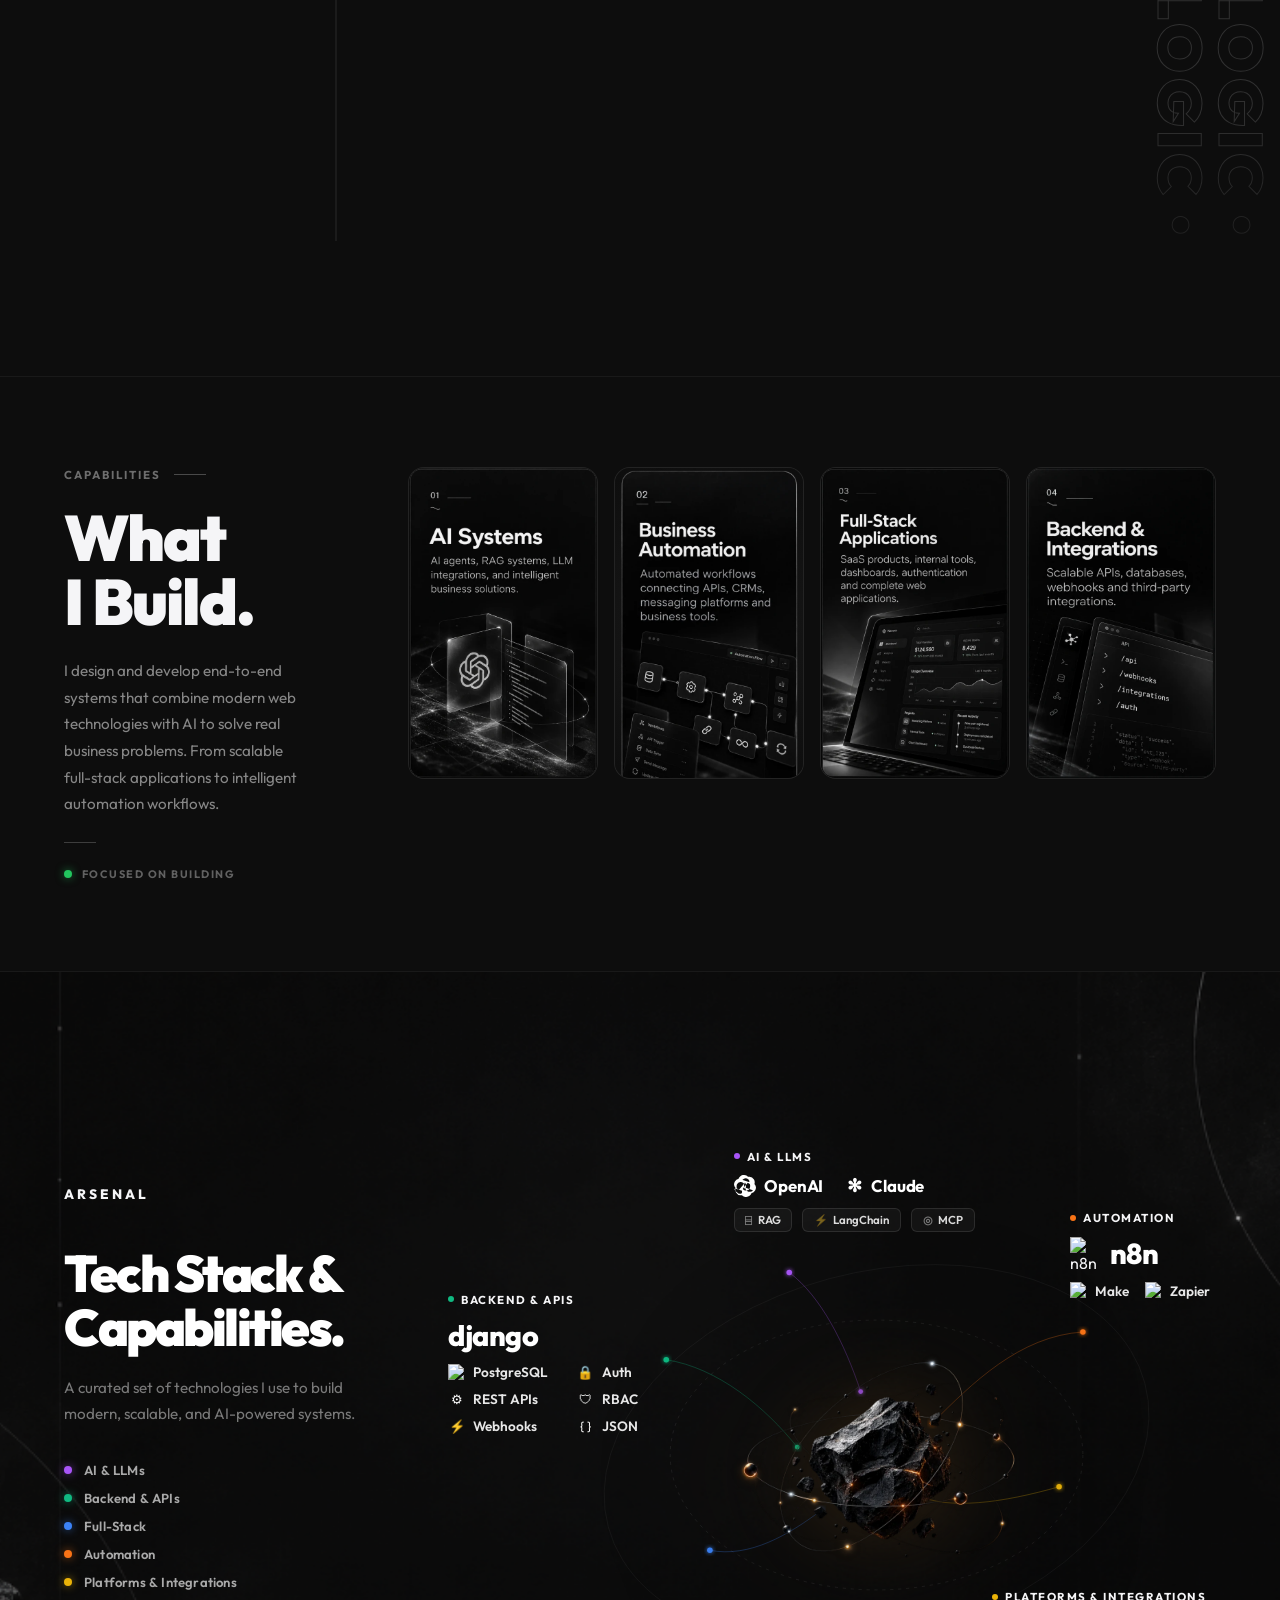
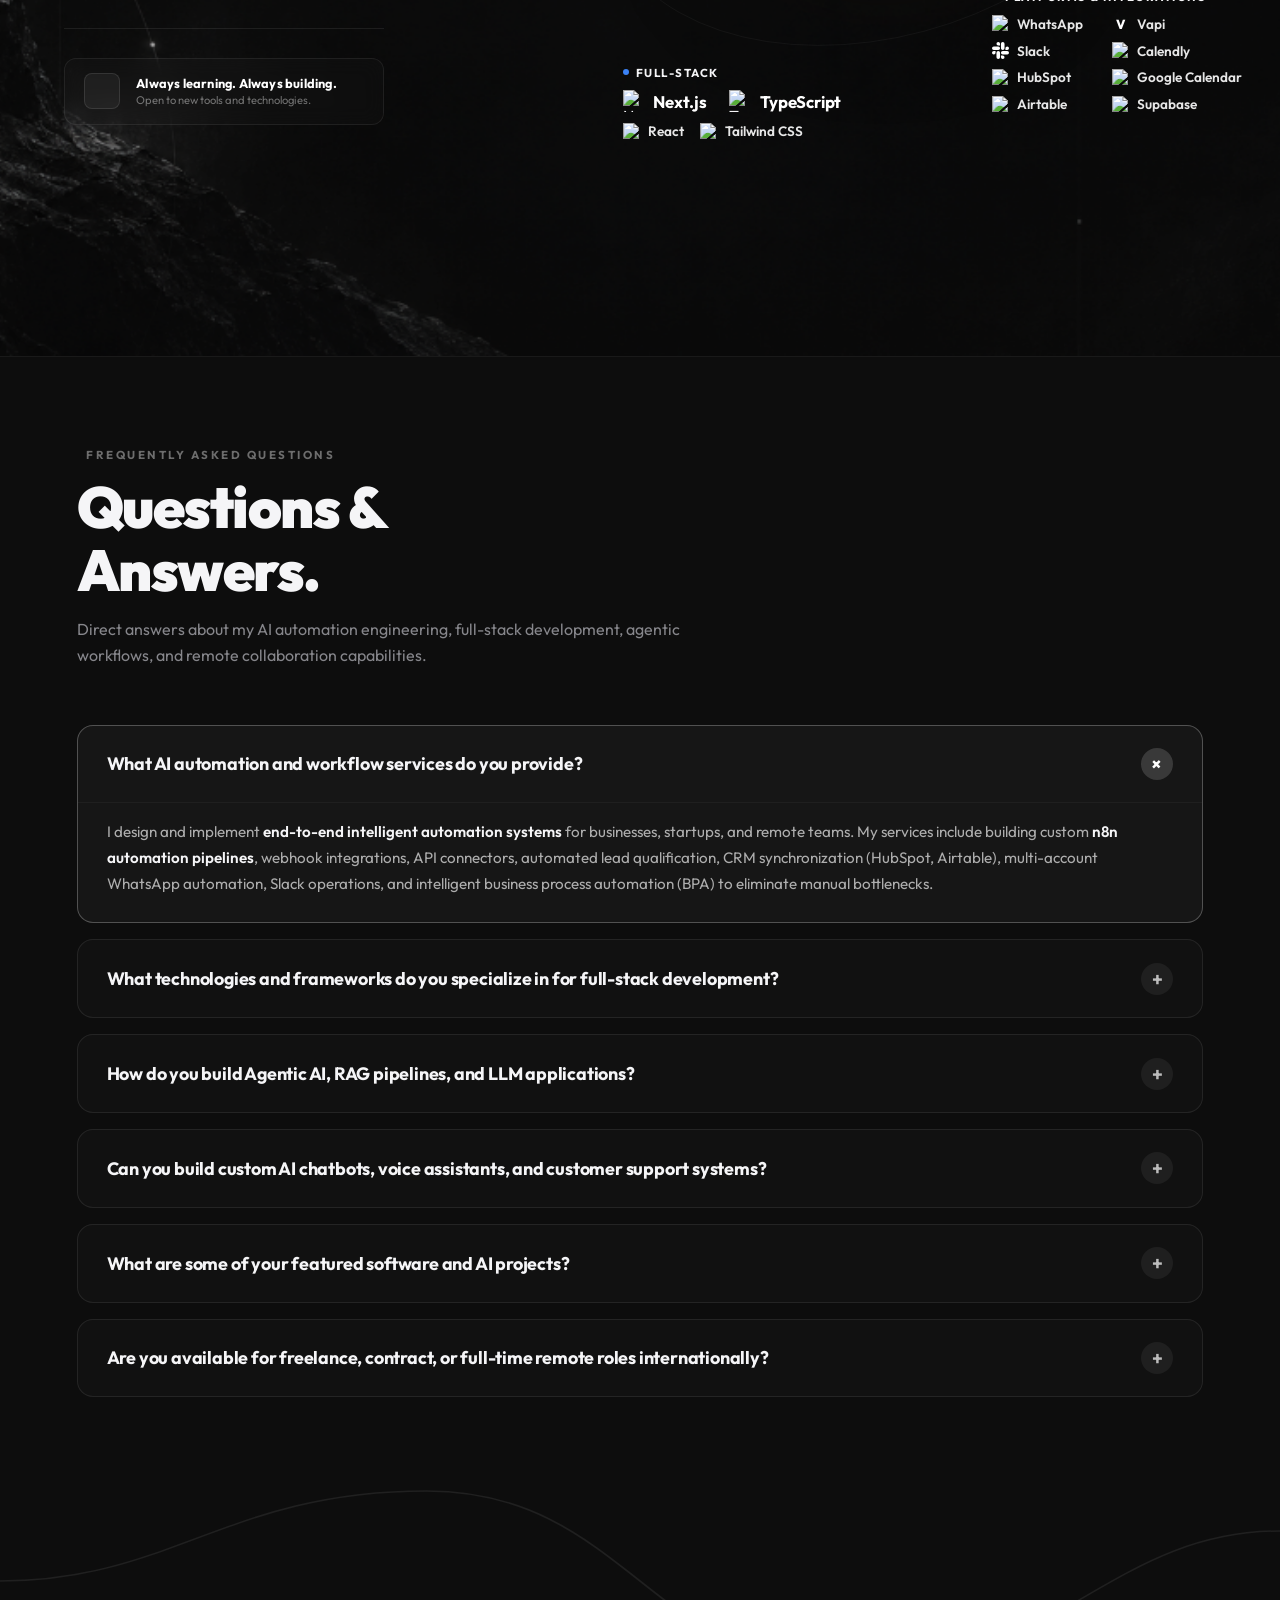
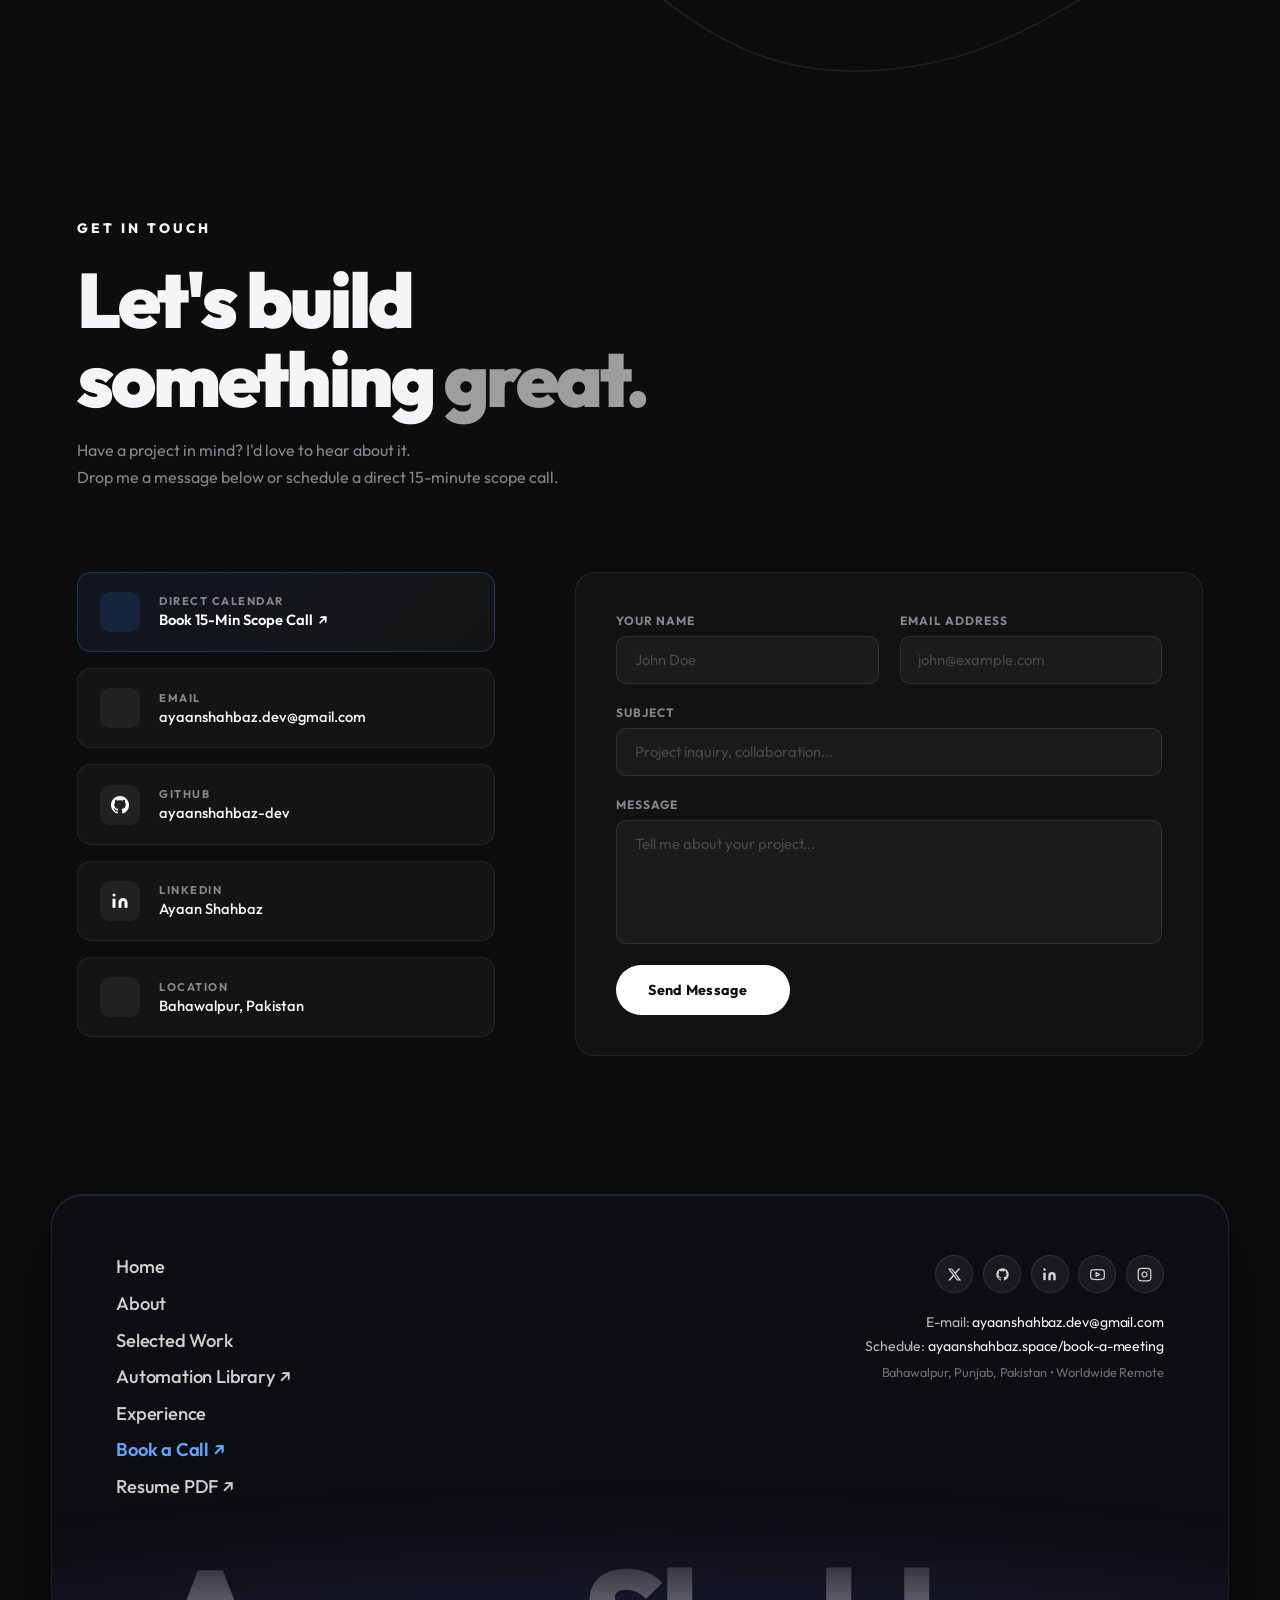
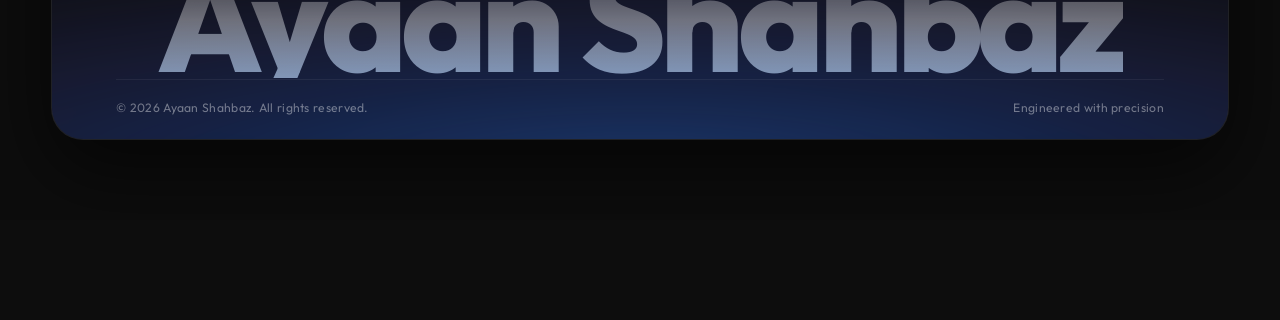
==== commit 87587527: "feat(ui): redesign footer with premium studio card layout, ambient cosmic blue glow, and signature w" ====
--- a/index.html
+++ b/index.html
@@ -1959,71 +1959,60 @@
         </div>
     </section>
 
-    <!-- FOOTER -->
+    <!-- PREMIUM STUDIO FOOTER (Card Frame + Ambient Bottom Glow + Giant Watermark) -->
     <footer class="site-footer" id="footerSection">
-        <div class="footer-inner">
-            <div class="footer-top">
-                <div class="footer-brand">
-                    <span class="fb-name">Ayaan Shahbaz</span>
-                    <span class="fb-title">AI Automation Engineer &amp; Full-Stack Developer</span>
-                </div>
-                <nav class="footer-links" aria-label="Footer navigation">
-                    <a href="#heroSection">Home</a>
-                    <a href="#aboutSection">About</a>
-                    <a href="#workSection">Work</a>
-                    <a href="#educationSection">Experience</a>
-                    <a href="#servicesSection">Services</a>
-                    <a href="#techSection">Tech</a>
-                    <a href="#contactSection">Contact</a>
-                    <a href="/book-a-meeting" style="color: var(--primary-blue); opacity: 1;">Book a Call ↗</a>
-                    <a href="Ayaan-Shahbaz.pdf" target="_blank" rel="noopener noreferrer">Resume PDF ↗</a>
-                    <a href="/automation-library">Automation Library
-                        ↗</a>
-                </nav>
-            </div>
-            <div class="footer-divider"></div>
-            <div class="footer-bottom">
-                <span class="footer-copy">&copy; 2026 Ayaan Shahbaz. Crafted with precision.</span>
-                <div class="footer-socials">
-                    <a href="https://x.com/ayaanshahbazdev" target="_blank" rel="noopener noreferrer"
-                        title="X (Twitter)" class="footer-social-btn">
-                        <svg viewBox="0 0 24 24" fill="currentColor" width="14" height="14" aria-hidden="true">
-                            <path d="M18.244 2.25h3.308l-7.227 8.26 8.502 11.24H16.17l-5.214-6.817L4.99 21.75H1.68l7.73-8.835L1.254 2.25H8.08l4.713 6.231zm-1.161 17.52h1.833L7.084 4.126H5.117z"/>
-                        </svg>
-                    </a>
-                    <a href="https://www.instagram.com/a.yaan_1/" target="_blank" rel="noopener noreferrer"
-                        title="Instagram" class="footer-social-btn">
-                        <svg viewBox="0 0 24 24" fill="none" stroke="currentColor" stroke-width="2"
-                            stroke-linecap="round" stroke-linejoin="round" width="15" height="15" aria-hidden="true">
-                            <rect x="2" y="2" width="20" height="20" rx="5" ry="5" />
-                            <path d="M16 11.37A4 4 0 1 1 12.63 8 4 4 0 0 1 16 11.37z" />
-                            <line x1="17.5" y1="6.5" x2="17.51" y2="6.5" />
-                        </svg>
-                    </a>
-                    <a href="https://www.youtube.com/@ayaanautomates" target="_blank" rel="noopener noreferrer"
-                        title="YouTube" class="footer-social-btn">
-                        <svg viewBox="0 0 24 24" fill="none" stroke="currentColor" stroke-width="2"
-                            stroke-linecap="round" stroke-linejoin="round" width="15" height="15" aria-hidden="true">
-                            <path
-                                d="M22.54 6.42a2.78 2.78 0 0 0-1.95-1.96C18.88 4 12 4 12 4s-6.88 0-8.59.46a2.78 2.78 0 0 0-1.95 1.96A29 29 0 0 0 1 12a29 29 0 0 0 .46 5.58A2.78 2.78 0 0 0 3.41 19.54C5.12 20 12 20 12 20s6.88 0 8.59-.46a2.78 2.78 0 0 0 1.95-1.96A29 29 0 0 0 23 12a29 29 0 0 0-.46-5.58z" />
-                            <polygon points="9.75 15.02 15.5 12 9.75 8.98 9.75 15.02" />
-                        </svg>
-                    </a>
-                    <a href="https://www.linkedin.com/in/ayaan-shahbaz/" target="_blank" rel="noopener noreferrer"
-                        title="LinkedIn" class="footer-social-btn">
-                        <svg viewBox="0 0 24 24" fill="currentColor" width="15" height="15" aria-hidden="true">
-                            <path d="M16 8a6 6 0 0 1 6 6v7h-4v-7a2 2 0 0 0-2-2 2 2 0 0 0-2 2v7h-4v-7a6 6 0 0 1 6-6z" />
-                            <rect x="2" y="9" width="4" height="12" />
-                            <circle cx="4" cy="4" r="2" />
-                        </svg>
-                    </a>
-                    <a href="https://github.com/ayaanshahbaz-dev" target="_blank" rel="noopener noreferrer"
-                        title="GitHub" class="footer-social-btn">
-                        <svg viewBox="0 0 24 24" fill="currentColor" width="15" height="15" aria-hidden="true">
-                            <path
-                                d="M12 2A10 10 0 0 0 2 12c0 4.42 2.87 8.17 6.84 9.5.5.08.66-.23.66-.5v-1.69c-2.77.6-3.36-1.34-3.36-1.34-.46-1.16-1.11-1.47-1.11-1.47-.91-.62.07-.6.07-.6 1 .07 1.53 1.03 1.53 1.03.87 1.52 2.34 1.07 2.91.83.09-.65.35-1.09.63-1.34-2.22-.25-4.55-1.11-4.55-4.92 0-1.11.38-2 1.03-2.71-.1-.25-.45-1.29.1-2.64 0 0 .84-.27 2.75 1.02.79-.22 1.65-.33 2.5-.33.85 0 1.71.11 2.5.33 1.91-1.29 2.75-1.02 2.75-1.02.55 1.35.2 2.39.1 2.64.65.71 1.03 1.6 1.03 2.71 0 3.82-2.34 4.66-4.57 4.91.36.31.69.92.69 1.85V21c0 .27.16.59.67.5C19.14 20.16 22 16.42 22 12A10 10 0 0 0 12 2z" />
-                        </svg>
-                    </a>
+        <div class="sf-wrapper">
+            <!-- Dynamic Cosmic Ambient Glow at the bottom -->
+            <div class="sf-ambient-glow" aria-hidden="true"></div>
+
+            <div class="sf-content">
+                <!-- Top Row: Left Navigation & Right Contact/Socials -->
+                <div class="sf-top-row">
+                    <!-- Left: Navigation Links -->
+                    <nav class="sf-nav" aria-label="Footer navigation">
+                        <a href="#heroSection" class="sf-nav-link">Home</a>
+                        <a href="#aboutSection" class="sf-nav-link">About</a>
+                        <a href="#workSection" class="sf-nav-link">Selected Work</a>
+                        <a href="/automation-library" class="sf-nav-link">Automation Library ↗</a>
+                        <a href="#educationSection" class="sf-nav-link">Experience</a>
+                        <a href="/book-a-meeting" class="sf-nav-link sf-accent-link">Book a Call ↗</a>
+                        <a href="Ayaan-Shahbaz.pdf" target="_blank" rel="noopener noreferrer" class="sf-nav-link">Resume PDF ↗</a>
+                    </nav>
+
+                    <!-- Right: Direct Contact & Socials -->
+                    <div class="sf-contact-block">
+                        <div class="sf-socials-row">
+                            <a href="https://x.com/ayaanshahbazdev" target="_blank" rel="noopener noreferrer" title="X (Twitter)" class="sf-social-btn" aria-label="X (Twitter)">
+                                <svg viewBox="0 0 24 24" fill="currentColor" width="15" height="15"><path d="M18.244 2.25h3.308l-7.227 8.26 8.502 11.24H16.17l-5.214-6.817L4.99 21.75H1.68l7.73-8.835L1.254 2.25H8.08l4.713 6.231zm-1.161 17.52h1.833L7.084 4.126H5.117z"/></svg>
+                            </a>
+                            <a href="https://github.com/ayaanshahbaz-dev" target="_blank" rel="noopener noreferrer" title="GitHub" class="sf-social-btn" aria-label="GitHub">
+                                <svg viewBox="0 0 24 24" fill="currentColor" width="15" height="15"><path d="M12 2A10 10 0 0 0 2 12c0 4.42 2.87 8.17 6.84 9.5.5.08.66-.23.66-.5v-1.69c-2.77.6-3.36-1.34-3.36-1.34-.46-1.16-1.11-1.47-1.11-1.47-.91-.62.07-.6.07-.6 1 .07 1.53 1.03 1.53 1.03.87 1.52 2.34 1.07 2.91.83.09-.65.35-1.09.63-1.34-2.22-.25-4.55-1.11-4.55-4.92 0-1.11.38-2 1.03-2.71-.1-.25-.45-1.29.1-2.64 0 0 .84-.27 2.75 1.02.79-.22 1.65-.33 2.5-.33.85 0 1.71.11 2.5.33 1.91-1.29 2.75-1.02 2.75-1.02.55 1.35.2 2.39.1 2.64.65.71 1.03 1.6 1.03 2.71 0 3.82-2.34 4.66-4.57 4.91.36.31.69.92.69 1.85V21c0 .27.16.59.67.5C19.14 20.16 22 16.42 22 12A10 10 0 0 0 12 2z"/></svg>
+                            </a>
+                            <a href="https://www.linkedin.com/in/ayaan-shahbaz/" target="_blank" rel="noopener noreferrer" title="LinkedIn" class="sf-social-btn" aria-label="LinkedIn">
+                                <svg viewBox="0 0 24 24" fill="currentColor" width="15" height="15"><path d="M16 8a6 6 0 0 1 6 6v7h-4v-7a2 2 0 0 0-2-2 2 2 0 0 0-2 2v7h-4v-7a6 6 0 0 1 6-6z"/><rect x="2" y="9" width="4" height="12"/><circle cx="4" cy="4" r="2"/></svg>
+                            </a>
+                            <a href="https://www.youtube.com/@ayaanautomates" target="_blank" rel="noopener noreferrer" title="YouTube" class="sf-social-btn" aria-label="YouTube">
+                                <svg viewBox="0 0 24 24" fill="none" stroke="currentColor" stroke-width="2" stroke-linecap="round" stroke-linejoin="round" width="15" height="15"><path d="M22.54 6.42a2.78 2.78 0 0 0-1.95-1.96C18.88 4 12 4 12 4s-6.88 0-8.59.46a2.78 2.78 0 0 0-1.95 1.96A29 29 0 0 0 1 12a29 29 0 0 0 .46 5.58A2.78 2.78 0 0 0 3.41 19.54C5.12 20 12 20 12 20s6.88 0 8.59-.46a2.78 2.78 0 0 0 1.95-1.96A29 29 0 0 0 23 12a29 29 0 0 0-.46-5.58z"/><polygon points="9.75 15.02 15.5 12 9.75 8.98 9.75 15.02"/></svg>
+                            </a>
+                            <a href="https://www.instagram.com/a.yaan_1/" target="_blank" rel="noopener noreferrer" title="Instagram" class="sf-social-btn" aria-label="Instagram">
+                                <svg viewBox="0 0 24 24" fill="none" stroke="currentColor" stroke-width="2" stroke-linecap="round" stroke-linejoin="round" width="15" height="15"><rect x="2" y="2" width="20" height="20" rx="5" ry="5"/><path d="M16 11.37A4 4 0 1 1 12.63 8 4 4 0 0 1 16 11.37z"/><line x1="17.5" y1="6.5" x2="17.51" y2="6.5"/></svg>
+                            </a>
+                        </div>
+                        <div class="sf-meta-lines">
+                            <span class="sf-meta-item">E-mail: <a href="mailto:ayaanshahbaz.dev@gmail.com" class="sf-meta-link">ayaanshahbaz.dev@gmail.com</a></span>
+                            <span class="sf-meta-item">Schedule: <a href="/book-a-meeting" class="sf-meta-link">ayaanshahbaz.space/book-a-meeting</a></span>
+                            <span class="sf-meta-item sf-meta-muted">Bahawalpur, Punjab, Pakistan &bull; Worldwide Remote</span>
+                        </div>
+                    </div>
+                </div>
+
+                <!-- Giant Bottom Watermark Typography -->
+                <div class="sf-watermark-wrap">
+                    <span class="sf-watermark-text" aria-hidden="true">Ayaan Shahbaz</span>
+                    <div class="sf-sub-footer">
+                        <span class="sf-copy-tag">&copy; 2026 Ayaan Shahbaz. All rights reserved.</span>
+                        <span class="sf-built-tag">Engineered with precision</span>
+                    </div>
                 </div>
             </div>
         </div>
--- a/style.css
+++ b/style.css
@@ -3846,141 +3846,293 @@
 
 
 /* ============================================================
-   SITE FOOTER — Original multi-row style
+   PREMIUM STUDIO FOOTER (Card Frame + Ambient Bottom Glow + Giant Watermark)
    ============================================================ */
 .site-footer {
-    background: var(--bg-color);
-    border-top: 1px solid rgba(255, 255, 255, 0.06);
-    padding: 3.5rem 6% 2.5rem;
+    position: relative;
+    z-index: 10;
+    padding: 3rem 4% 5rem;
+    background: transparent;
+    overflow: hidden;
+}
+
+.sf-wrapper {
+    position: relative;
+    max-width: 1360px;
+    margin: 0 auto;
+    background: #0d0e12;
+    border: 1px solid rgba(255, 255, 255, 0.08);
+    border-radius: 32px;
+    overflow: hidden;
+    min-height: 520px;
+    display: flex;
+    flex-direction: column;
+    justify-content: space-between;
+    box-shadow: 0 30px 80px rgba(0, 0, 0, 0.6), inset 0 1px 0 rgba(255, 255, 255, 0.1);
+}
+
+/* Ambient Bottom Glow in site's theme color (Deep Electric Blue / Cyan / Indigo) */
+.sf-ambient-glow {
+    position: absolute;
+    bottom: -15%;
+    left: 50%;
+    transform: translateX(-50%);
+    width: 120%;
+    height: 70%;
+    background: radial-gradient(ellipse 90% 70% at 50% 95%, 
+        rgba(59, 130, 246, 0.45) 0%, 
+        rgba(37, 99, 235, 0.28) 35%, 
+        rgba(99, 102, 241, 0.14) 65%, 
+        transparent 100%
+    );
+    filter: blur(40px);
+    pointer-events: none;
+    z-index: 1;
+    transition: background 0.5s ease;
+}
+
+/* Dynamic glow adaptations for color themes */
+body.theme-silver-dawn .sf-ambient-glow {
+    background: radial-gradient(ellipse 90% 70% at 50% 95%, rgba(148, 163, 184, 0.4) 0%, rgba(100, 116, 139, 0.2) 50%, transparent 100%);
+}
+body.theme-lavender-stone .sf-ambient-glow {
+    background: radial-gradient(ellipse 90% 70% at 50% 95%, rgba(168, 85, 247, 0.45) 0%, rgba(126, 34, 206, 0.25) 50%, transparent 100%);
+}
+body.theme-ocean-breeze .sf-ambient-glow {
+    background: radial-gradient(ellipse 90% 70% at 50% 95%, rgba(20, 184, 166, 0.45) 0%, rgba(13, 148, 136, 0.25) 50%, transparent 100%);
+}
+body.theme-forest-shadow .sf-ambient-glow {
+    background: radial-gradient(ellipse 90% 70% at 50% 95%, rgba(16, 185, 129, 0.45) 0%, rgba(5, 150, 105, 0.25) 50%, transparent 100%);
+}
+
+.sf-content {
     position: relative;
     z-index: 2;
-}
-
-.footer-inner {
-    max-width: 1200px;
-    margin: 0 auto;
-}
-
-.footer-top {
+    padding: 3.8rem 4rem 1.5rem;
+    display: flex;
+    flex-direction: column;
+    justify-content: space-between;
+    flex: 1;
+}
+
+.sf-top-row {
     display: flex;
     justify-content: space-between;
     align-items: flex-start;
-    gap: 2rem;
-    margin-bottom: 2.5rem;
-    flex-wrap: wrap;
-}
-
-.footer-brand {
+    gap: 3rem;
+}
+
+/* Left Navigation */
+.sf-nav {
     display: flex;
     flex-direction: column;
-    gap: 0.3rem;
-}
-
-.fb-name {
-    font-size: 1.4rem;
-    font-weight: 900;
-    letter-spacing: -0.5px;
-    color: var(--text-white);
-}
-
-.fb-title {
-    font-size: 0.8rem;
+    gap: 0.85rem;
+}
+
+.sf-nav-link {
+    font-size: 1.15rem;
     font-weight: 500;
-    color: var(--text-muted);
-    letter-spacing: 0.3px;
-}
-
-.footer-links {
-    display: flex;
-    flex-wrap: wrap;
-    gap: 0.4rem 1.6rem;
-    align-items: center;
-}
-
-.footer-links a {
-    font-size: 0.8rem;
+    color: rgba(255, 255, 255, 0.8);
+    text-decoration: none;
+    transition: all 0.25s ease;
+    letter-spacing: -0.2px;
+    width: fit-content;
+}
+
+.sf-nav-link:hover {
+    color: #ffffff;
+    transform: translateX(4px);
+}
+
+.sf-nav-link.sf-accent-link {
+    color: #60a5fa;
     font-weight: 600;
-    letter-spacing: 0.5px;
-    text-transform: uppercase;
-    color: var(--text-muted);
+}
+
+.sf-nav-link.sf-accent-link:hover {
+    color: #93c5fd;
+}
+
+/* Right Contact & Socials */
+.sf-contact-block {
+    display: flex;
+    flex-direction: column;
+    align-items: flex-end;
+    gap: 1.2rem;
+    text-align: right;
+}
+
+.sf-socials-row {
+    display: flex;
+    gap: 0.6rem;
+    align-items: center;
+}
+
+.sf-social-btn {
+    width: 38px;
+    height: 38px;
+    border-radius: 50%;
+    background: rgba(255, 255, 255, 0.05);
+    border: 1px solid rgba(255, 255, 255, 0.1);
+    display: flex;
+    align-items: center;
+    justify-content: center;
+    color: rgba(255, 255, 255, 0.8);
+    text-decoration: none;
+    transition: all 0.25s ease;
+}
+
+.sf-social-btn:hover {
+    background: rgba(255, 255, 255, 0.15);
+    border-color: rgba(255, 255, 255, 0.3);
+    color: #ffffff;
+    transform: translateY(-2px);
+}
+
+.sf-meta-lines {
+    display: flex;
+    flex-direction: column;
+    gap: 0.4rem;
+}
+
+.sf-meta-item {
+    font-size: 0.88rem;
+    color: rgba(255, 255, 255, 0.7);
+    letter-spacing: -0.1px;
+}
+
+.sf-meta-link {
+    color: rgba(255, 255, 255, 0.95);
     text-decoration: none;
     transition: color 0.2s ease;
 }
 
-.footer-links a:hover {
-    color: var(--text-white);
-}
-
-.footer-divider {
-    height: 1px;
-    background: rgba(255, 255, 255, 0.06);
-    margin-bottom: 2rem;
-}
-
-.footer-bottom {
+.sf-meta-link:hover {
+    color: #60a5fa;
+}
+
+.sf-meta-muted {
+    font-size: 0.8rem;
+    color: rgba(255, 255, 255, 0.4);
+    margin-top: 0.2rem;
+}
+
+/* Giant Bottom Watermark Typography */
+.sf-watermark-wrap {
+    margin-top: 3.5rem;
+    display: flex;
+    flex-direction: column;
+    align-items: center;
+    justify-content: flex-end;
+    position: relative;
+    overflow: hidden;
+}
+
+.sf-watermark-text {
+    font-size: clamp(3.2rem, 11.2vw, 10.5rem);
+    font-weight: 800;
+    letter-spacing: -0.04em;
+    line-height: 0.82;
+    margin: 0;
+    padding: 0;
+    text-align: center;
+    white-space: nowrap;
+    user-select: none;
+    pointer-events: none;
+    background: linear-gradient(180deg, 
+        rgba(255, 255, 255, 0.15) 0%, 
+        rgba(255, 255, 255, 0.45) 50%, 
+        rgba(191, 219, 254, 0.75) 100%
+    );
+    -webkit-background-clip: text;
+    -webkit-text-fill-color: transparent;
+    opacity: 0.85;
+    transform: translateY(6%);
+}
+
+.sf-sub-footer {
+    width: 100%;
     display: flex;
     justify-content: space-between;
     align-items: center;
-    flex-wrap: wrap;
-    gap: 1rem;
-}
-
-.footer-copy {
-    font-size: 0.78rem;
-    color: var(--text-muted);
-    font-weight: 400;
-}
-
-.footer-socials {
-    display: flex;
-    gap: 0.6rem;
-    align-items: center;
-}
-
-.footer-social-btn {
-    width: 36px;
-    height: 36px;
-    display: flex;
-    align-items: center;
-    justify-content: center;
-    border-radius: 50%;
-    background: rgba(255, 255, 255, 0.05);
-    border: 1px solid rgba(255, 255, 255, 0.08);
-    color: var(--text-muted);
-    text-decoration: none;
-    transition: background 0.25s ease, color 0.25s ease, border-color 0.25s ease, transform 0.2s ease;
-}
-
-.footer-social-btn:hover {
-    background: var(--primary-blue);
-    color: var(--bg-color);
-    border-color: var(--primary-blue);
-    transform: translateY(-2px);
-}
-
-.footer-social-btn svg,
-.footer-social-btn i {
-    width: 15px;
-    height: 15px;
-    display: block;
-}
-
-@media (max-width: 768px) {
-    .footer-top {
+    padding-top: 1.2rem;
+    border-top: 1px solid rgba(255, 255, 255, 0.06);
+    font-size: 0.76rem;
+    color: rgba(255, 255, 255, 0.4);
+    letter-spacing: 0.3px;
+    margin-top: 0.5rem;
+}
+
+/* Light Theme Overrides */
+body.light-theme .sf-wrapper {
+    background: #f1f5f9;
+    border-color: rgba(0, 0, 0, 0.08);
+    box-shadow: 0 30px 80px rgba(0, 0, 0, 0.08);
+}
+body.light-theme .sf-nav-link {
+    color: #475569;
+}
+body.light-theme .sf-nav-link:hover {
+    color: #0f172a;
+}
+body.light-theme .sf-meta-item {
+    color: #475569;
+}
+body.light-theme .sf-social-btn {
+    background: rgba(0, 0, 0, 0.04);
+    border-color: rgba(0, 0, 0, 0.08);
+    color: #334155;
+}
+body.light-theme .sf-sub-footer {
+    border-top-color: rgba(0, 0, 0, 0.06);
+    color: #64748b;
+}
+body.light-theme .sf-watermark-text {
+    background: linear-gradient(180deg, rgba(15, 23, 42, 0.08) 0%, rgba(37, 99, 235, 0.25) 50%, rgba(37, 99, 235, 0.6) 100%);
+    -webkit-background-clip: text;
+    -webkit-text-fill-color: transparent;
+}
+
+/* Responsive adjustments */
+@media (max-width: 900px) {
+    .sf-content {
+        padding: 2.8rem 2.2rem 1.2rem;
+    }
+    .sf-top-row {
+        gap: 2rem;
+    }
+    .sf-watermark-text {
+        font-size: clamp(2.8rem, 12vw, 6.5rem);
+    }
+}
+
+@media (max-width: 640px) {
+    .site-footer {
+        padding: 1.5rem 3% 6.5rem;
+    }
+    .sf-wrapper {
+        border-radius: 22px;
+        min-height: auto;
+    }
+    .sf-content {
+        padding: 2.2rem 1.5rem 1rem;
+    }
+    .sf-top-row {
         flex-direction: column;
-    }
-
-    .footer-bottom {
+        align-items: flex-start;
+        gap: 2.2rem;
+    }
+    .sf-contact-block {
+        align-items: flex-start;
+        text-align: left;
+    }
+    .sf-watermark-wrap {
+        margin-top: 2.5rem;
+    }
+    .sf-sub-footer {
         flex-direction: column;
+        gap: 0.4rem;
         text-align: center;
-    }
-
-    .footer-links {
-        justify-content: flex-start;
-    }
-
-    .footer-socials {
-        justify-content: center;
     }
 }
 
